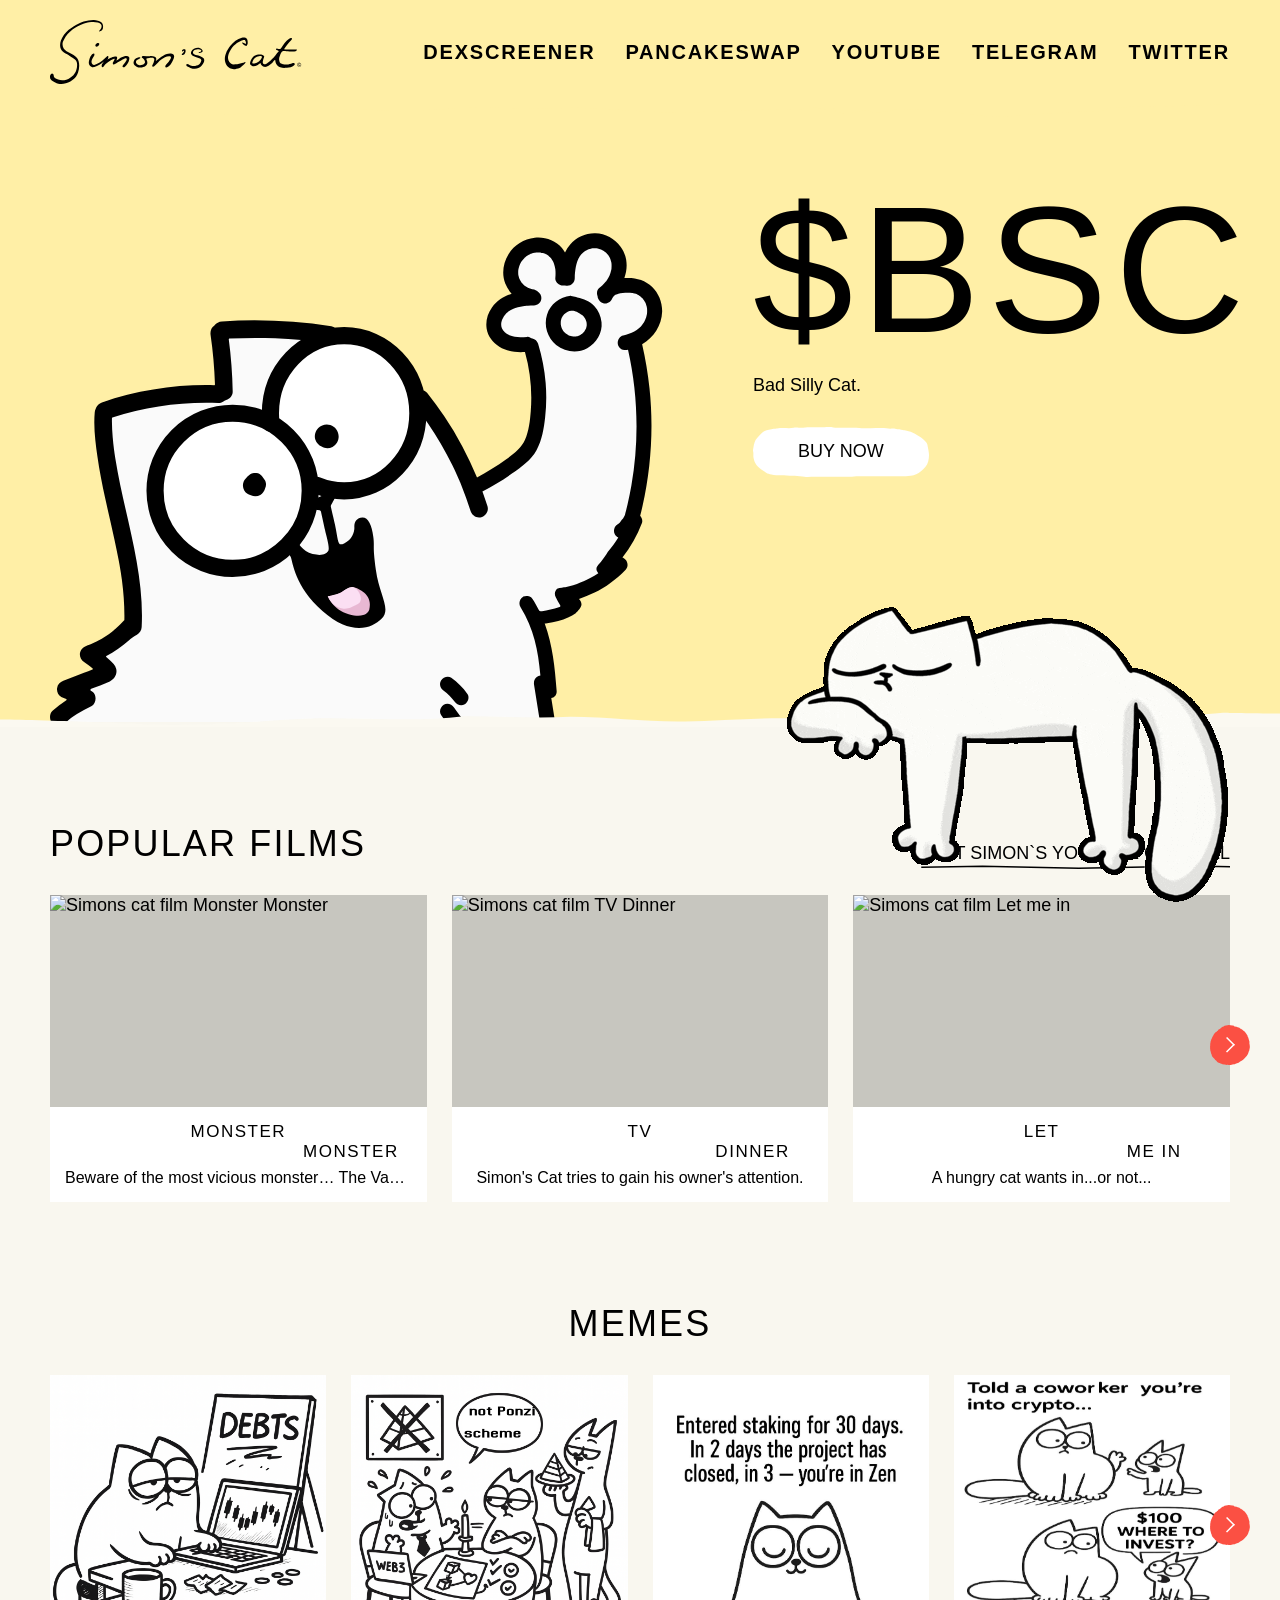
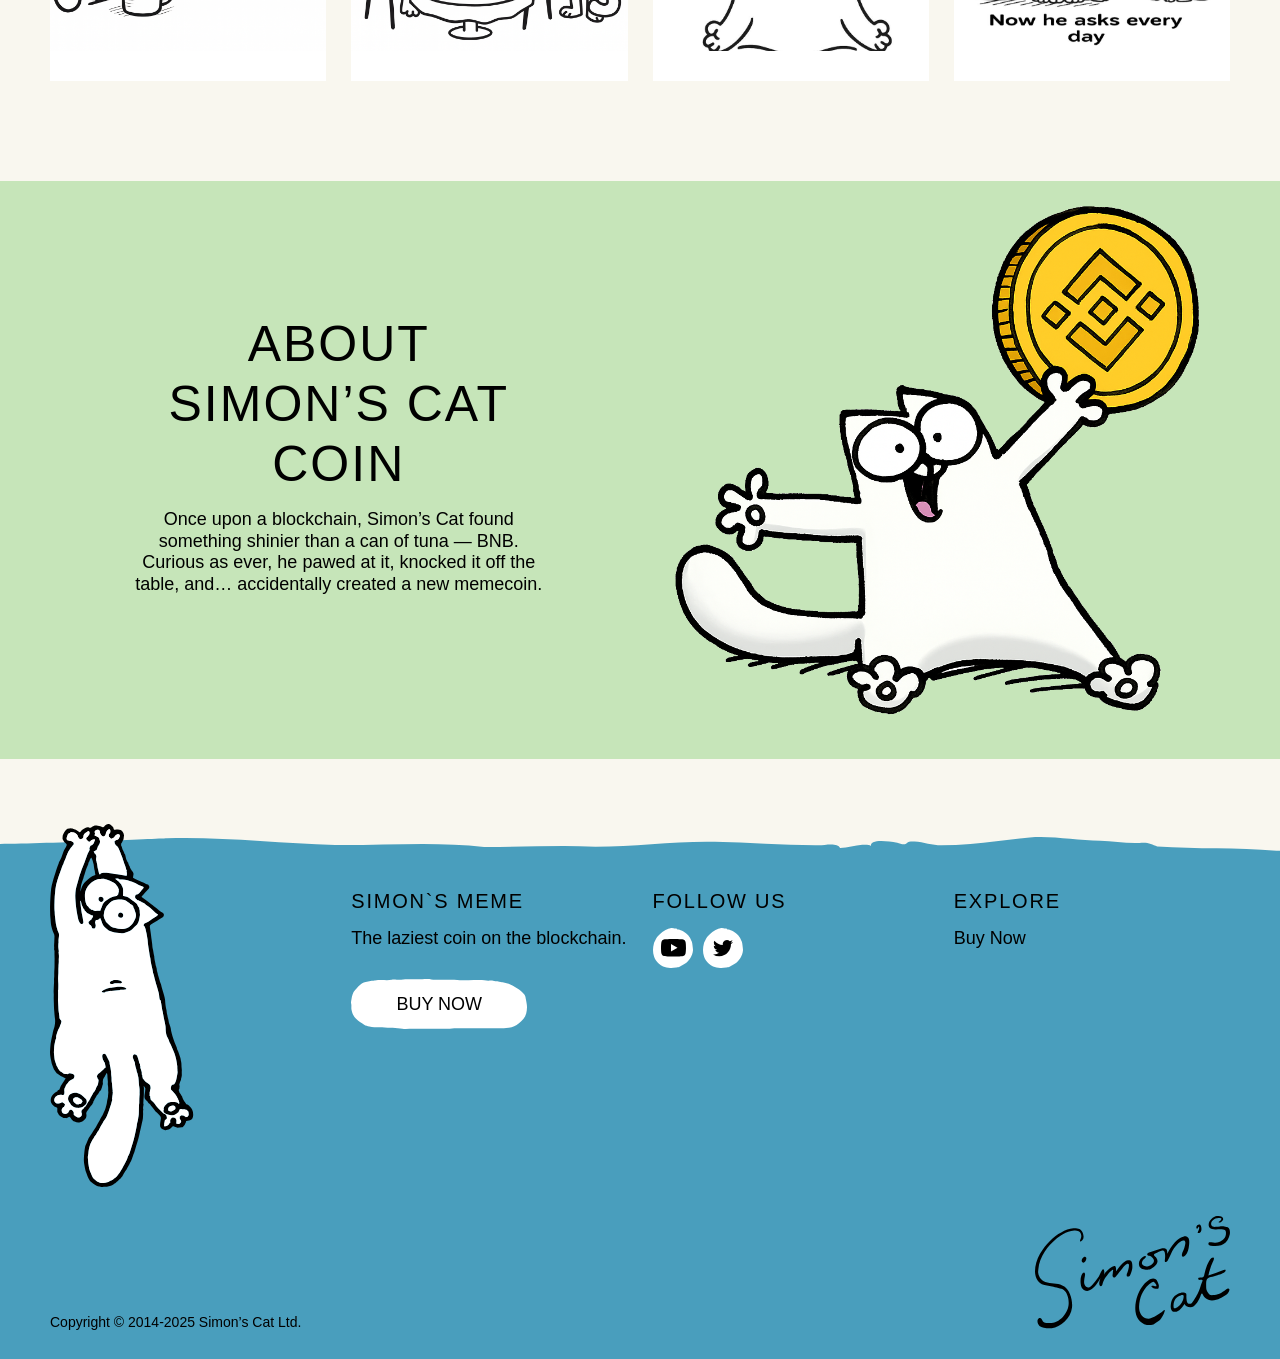
==== index.html @ 4e8191da "Add files via upload" ====
<!DOCTYPE html>
<html lang="en">

<head>
    <meta charset="utf-8">
    <meta http-equiv="x-ua-compatible" content="ie=edge">
    <meta name="viewport" content="width=device-width, initial-scale=1">
    <meta name="author" content="Made by Field — digital design agency">
    <meta name="format-detection" content="telephone=no">
    <meta name="theme-color" content="#FFEFA6">
    <title>Simon’s Cat - Home</title>
    <meta name="description"
        content="The home of Simon's Cat! Visit us for all the latest films and animations! Read our exclusive content shop our official merchandise!" />
    <meta property="fb:app_id" content="">
    <meta property="og:url" content="/" />
    <meta property="og:type" content="website" />
    <meta property="og:title" content="Simon’s Cat - Home" />
    <meta property="og:image"
        content="https://simonscat.com/assets/images/_1200x630_crop_center-center_none_ns/simons-cat-menu-history.png?v=1746026739" />
    <meta property="og:image:width" content="1200" />
    <meta property="og:image:height" content="630" />
    <meta property="og:description"
        content="The home of Simon&#039;s Cat! Visit us for all the latest films and animations! Read our exclusive content shop our official merchandise!" />
    <meta property="og:site_name" content="Simon’s Cat" />
    <meta property="og:locale" content="en_GB" />
    <meta property="og:locale:alternate" content="en_GB" />
    <meta name="twitter:card" content="summary_large_image" />
    <meta name="twitter:site" content="" />
    <meta name="twitter:url" content="/" />
    <meta name="twitter:title" content="Simon’s Cat - Home" />
    <meta name="twitter:description"
        content="The home of Simon&#039;s Cat! Visit us for all the latest films and animations! Read our exclusive content shop our official merchandise!" />
    <meta name="twitter:image"
        content="https://simonscat.com/assets/images/_1200x600_crop_center-center_none_ns/hero-home.png?v=1746026740" />
    <link rel="home" href="https://simonscat.com/" />
    <link rel="canonical" href="https://simonscat.com/">
    <link rel="preconnect" href="https://use.typekit.net" crossorigin>
    <link rel="stylesheet" href="https://use.typekit.net/qov1zmd.css">
    <link rel="author" type="text/html" href="https://madebyfield.co.uk">
    <link rel="stylesheet" href="/css/app.css?1744968747">
    <link href="https://unpkg.com/aos@2.3.1/dist/aos.css" rel="stylesheet">
    <script async src="https://www.googletagmanager.com/gtag/js?id=G-CL012M366N"></script>
    <script>window.dataLayer = window.dataLayer || []; function gtag() { dataLayer.push(arguments); }
        gtag('js', new Date()); gtag('config', 'G-CL012M366N');</script>
    <script src="https://cdn.cookielaw.org/scripttemplates/otSDKStub.js" type="text/javascript" charset="UTF-8"
        data-domain-script="cffc08a3-d81b-4562-b61e-7c0203ba3034"></script>
    <script type="text/javascript">function OptanonWrapper() { }</script>
    <script src="https://unpkg.com/aos@2.3.1/dist/aos.js"></script>
    <script>
  AOS.init();
</script>
</head>

<body x-data="Body" x-bind="bound" class="bg-putty-80" :class="[ $store.disableScroll ? 'overflow-hidden' : '' ]">
    <header x-data="Header" class="z-[99] fixed top-0 left-0 w-full">
        <div class="relative z-[3] px-offset py-[20px] bg-yellow tablet:py-[10px] tablet:h-[70px] tablet:overflow-auto tablet:transition-all"
            :class="[ menuOpen ? 'tablet:h-screen' : 'tablet:h-[70px]' ]">
            <div class="flex justify-between items-center tablet:items-center tablet:h-[50px]">
                <div class="hidden tablet:block">
                    <button class="block" @click="menuOpen = !menuOpen" aria-label="Toggle menu">
                        <svg width="19" height="15" viewBox="0 0 19 15" xmlns="http://www.w3.org/2000/svg">
                            <g fill-rule="evenodd" fill="currentColor">
                                <rect width="19" height="1.5" rx=".75" class="transition-all origin-top-left"
                                    :class="menuOpen && 'rotate-45'" />
                                <rect y="6.5" width="19" height="1.5" rx=".75" class="transition-opacity"
                                    :class="menuOpen ? 'opacity-0' : 'opacity-100'" />
                                <rect y="13" width="19" height="1.5" rx=".75" class="transition-all origin-bottom-left"
                                    :class="menuOpen && '-rotate-45'" />
                            </g>
                        </svg>
                    </button>
                </div>
                <a x-show="!menuOpen" href="#" aria-label="Homepage">
                    <svg class="tablet:h-[50px]" viewBox="0 0 252 64" width="252" height="64"
                        xmlns="http://www.w3.org/2000/svg">
                        <path fill="currentColor"
                            d="M47.871.635c1.265.35 2.985 1.09 3.915 2.048 1.226 1.287 1.688 4.092.934 6.2-.276.775-.757 1.5-1.448 1.965-.304.205-1.837.988-2.102.331-.13-.321.601-1.02.791-1.233.672-.756 1.214-1.39 1.446-2.432.3-1.346.36-2.585-.74-3.566-.718-.641-1.94-1.21-2.858-1.457-3.112-.835-5.524-.642-8.699-.27-1.327.155-5.218 1.393-6.312 1.779-6.106 2.137-14.988 7.555-18.89 15.648l-.741 1.573c-.18.391-.343.765-.378.92-.85 3.753.458 7.032 3.768 9.229 3.707 2.46 7.836 3.24 10.656 6.932 2.485 3.309 2.55 9.609.764 14.567a17.64 17.64 0 0 1-.72 1.706c-3.474 7.091-12.724 10.547-18.951 9.101a15.105 15.105 0 0 1-1.65-.496c-2.514-.916-5.266-2.53-6.174-4.128-.42-.76-.713-2.354-.238-3.686.292-.816.9-1.529 1.948-1.813l.04-.01.039.01c.1.025.193.054.282.085 1.513.537 1.026 2.005 1.412 3.21.446 1.393 2.876 2.33 4.103 2.775 7.14 2.595 14.834-2.364 17.494-7.746.229-.467.436-.957.619-1.46 1.291-3.555 1.308-7.843-.227-9.952-1.053-1.47-4.785-3.636-6.906-5.036l-.237-.158c-2.079-1.404-4.468-2.394-6.338-4.07-1.343-1.201-2.124-3.037-2.312-5.034-.177-1.881.108-3.782.749-5.554 1.416-3.911 4.233-7.814 7.776-10.805 2.944-2.482 6.536-4.655 9.733-6.177 1.73-.822 3.429-1.585 5.273-2.1 3.11-.87 6.384-1.354 9.6-1.52 1.474-.075 3.146.228 4.579.624zm-4.147 32.894l.13.016c.501.102.613.523.6.967-.033 1.272-.963 2.126-1.518 3.227l-.445.869c-.576 1.142-1.159 2.467-.942 3.69.224 1.26 1.01 2.82 2.737 2.677.826-.068 1.656-.524 2.4-.88 2.073-.988 4.02-2.227 5.847-3.615.262-.199.52-.405.774-.615l1.082-1.05c.22-.21.43-.41.602-.569.689-.633 1.352-1.456 2.195-2.006.299-.191.555-.274.795-.193.402.178.418.616.407 1.016a4.368 4.368 0 0 1-.23 1.143c-.163.45-.376.875-.61 1.282l-.177.303c-.014.02-.05.104-.098.217.485-.392.895-.805 1.434-1.15.396-.25.792-.447 1.19-.632l.795-.367.399-.194c.876-.44 2.08-.776 3.032-.947l.576-.096c.583-.09 1.36-.167 1.88.012a.889.889 0 0 1 .276.154c.359.336.313.891.247 1.43a7.557 7.557 0 0 1-.33 1.317l-.104.288c-.105.29-.2.541-.332.812l.487-.279.726-.45c.24-.148.474-.3.7-.462l1.027-.749c.564-.405 1.134-.783 1.805-1.098 1.367-.643 2.645-1.146 4.098-1.55.648-.176 1.732-.124 2.642.201.677.246 1.283.66 1.426 1.334.277 1.38-.122 2.623-.554 3.832l-.11.307c-.475 1.283-1.305 2.497-2.177 3.547l-.239.282c-.417.482-.89 1.152-1.483 1.544-.432.275-1.038.296-1.512.13-.37-.121-.714-.451-.622-.909a3.05 3.05 0 0 1 .13-.47c.309-.85.89-1.28 1.286-1.786.958-1.206 1.766-2.296 2.401-3.635l.226-.505c.035-.08.069-.162.096-.24l.065-.219c.108-.417.077-.722-.386-1.024a1.141 1.141 0 0 0-.215-.105c-.524-.198-1.145.076-1.818.3-1.423.453-2.866 1.564-4.194 2.358l-1.356.81c-.668.404-1.326.815-1.997 1.277-.591.408-1.188.7-1.792 1.039-.352.182-1.078.434-1.567.334l-.064-.02c-.38-.147-.506-.534-.548-.882-.032-.298-.006-.6.054-.834l.043-.142.052-.118c.035-.076.083-.175.142-.292l1.297-2.531c.141-.28.249-.498.293-.598a.328.328 0 0 0-.2-.196c-.187-.075-.56-.007-.946.134-.31.108-.624.25-.897.35l-.196.065c-.815.24-1.65.8-2.394 1.295-1.37.91-2.998 1.81-4.087 2.955-.614.642-1.099 1.07-1.607 1.761-.474.643-.468.998-1.391 1.624a.767.767 0 0 1-.694.108c-.344-.128-.564-.462-.61-.847a3.62 3.62 0 0 1 .212-1.658c.44-1.204 1.372-2.22 2.057-3.18-1.437 1.24-2.9 2.452-4.532 3.43-1.65.988-3.174 1.721-5.041 2.142-1.847.416-3.322-.081-4.629-1.617-.628-.741-.994-1.72-.977-2.68.036-2.04 1.062-5.839 2.95-7.937.393-.437 1.3-1.277 2.008-1.252zm5.563-9.775c.164.936-.687 1.744-1.266 2.354-.575.607-1.803.931-2.372.206l-.083-.121-.005-.01c-.676-1.143.427-2.333 1.335-2.892.758-.466 2.183-.722 2.39.463zm50.05 14.209l-1.8.247c-.624.02-1.088.194-1.177.467l-.003.022-.01.013c-.034.107-.044.257.007.474.12.554.545 1.085.736 1.785.252.97.424 2.05.058 3.09a3.983 3.983 0 0 1-.107.265c-.323.667-.974 1.262-1.524 1.656-1.373.97-3.213 1.435-4.822 1.598a6.979 6.979 0 0 1-1.66-.048 6.33 6.33 0 0 1-1.236-.318 9.624 9.624 0 0 1-1.527-.724 8.338 8.338 0 0 1-1.33-.944c-.835-.727-1.388-1.705-1.406-2.86-.009-.499.116-1.039.288-1.515.052-.145.11-.283.168-.413.538-1.162 1.489-2.086 2.62-2.64.553-.27.975-.471 1.604-.63.382-.083.94-.373 1.48-.282l.177.044c.196.07.37.218.49.448.05.115.055.238.025.346l-.014.049c-.133.318-.445.447-.58.527-.59.315-1.209.51-1.77.76a4.388 4.388 0 0 0-.742.421 3.35 3.35 0 0 0-1.088 1.284l-.097.236c-.119.328-.17.672-.138 1.02.028.497.706 1.427 1.145 1.785.304.26.722.492 1.142.664l.223.085c.104.038.208.073.309.102 1.145.338 2.462.172 3.643-.16.926-.261 1.612-.717 2.172-1.492.143-.199.239-.378.3-.547.152-.422.113-.826-.044-1.436-.111-.433-.225-.786-.434-1.154l-.223-.396c-.365-.64-.719-1.173-1.353-1.504l-.336-.17a1.848 1.848 0 0 1-.467-.318c-.224-.214-.313-.542-.23-.916l.056-.197c.185-.473.655-.592.923-.694.306-.107.624-.113.917-.096l2.77.235 3.404-.004.181-.006c1.614-.145 3.199-.02 4.74.538.39.142 1.022.576 1.234.981.223.426.284.988.265 1.446-.028.654-.276 1.334-.5 1.956a5.31 5.31 0 0 1-.1.25l1.426-1.25a77.051 77.051 0 0 1 2.266-1.914c1.31-1.031 2.744-1.936 4.208-2.742a16.57 16.57 0 0 1 2.38-1.063c1.565-.562 3.265-.87 4.93-.74.744.06 1.54.208 2.15.664.462.344 1.012 1.098 1.07 1.692.152 1.546-.59 3.22-1.263 4.608l-.125.257c-.582 1.19-1.204 2.326-2.007 3.382-.35.459-1.394 1.59-1.832 1.964l-.122.1c-.825.655-3.186 2.136-3.487.189-.051-.34.088-.679.237-.975.777-1.545 2.377-2.67 3.371-4.064l.571-.806c.376-.538.734-1.083 1.039-1.668.304-.582.698-1.49.279-2.17-.195-.316-.647-.471-.989-.522-1.66-.241-3.358.388-4.83 1.084-1.162.55-2.256 1.256-3.318 1.976-2.855 1.932-4.73 4.881-7.436 6.893-.3.223-.64.42-1.02.446-1.221.081-1.186-.714-.742-1.554.443-.84.863-1.698 1.186-2.593.254-.703.464-1.427.59-2.166.066-.394.09-.842.016-1.237a1.699 1.699 0 0 0-.533-.913c-.454-.37-1.154-.433-1.74-.44h-.171s-1.724.056-2.463.232zm50.122-5.956l.161-.021c.277-.03.544-.073.794-.205l.128-.077c.388-.256 1.09-.895.74-1.311-.335-.399-1.198-.7-1.671-.871-1.52-.547-2.884-.39-4.399.152-.954.342-1.74 1.064-2.109 2.006-.28.709-.118 1.618.392 2.17.58.628 1.45.913 2.25 1.135.893.248 1.81.393 2.703.638 1.293.356 2.497.911 3.692 1.51.544.272 1.085.617 1.48 1.087 1.051 1.249.61 3.08.095 4.375-.417 1.044-1.253 1.957-1.934 2.852a8.33 8.33 0 0 1-3.368 2.61c-2.3.97-5.068.907-8.055-.172a19.601 19.601 0 0 1-2.384-1.053l-.561-.303c-.692-.38-1.077-.763-1.142-1.581-.043-.528.476-.963.957-1.059.424-.085.89.289 1.292.478l.131.055c.987.356 1.66 1.023 2.688 1.257.915.208 1.79.414 2.726.358.54-.033 1.406-.132 1.926-.274l.49-.139c.864-.253 1.922-.619 2.532-1.111 1.22-.983 1.862-2.271 2.237-3.816.23-.954-.584-1.704-1.338-2.106-1.345-.718-2.842-1.16-4.292-1.638l-.542-.182c-1.488-.511-3.56-1.227-4.029-2.943-.115-.425-.122-.911-.065-1.346.042-.257.103-.504.19-.742 1.064-2.881 5.247-4.387 7.772-3.893.38.076.739.176 1.071.296 1.775.64 2.863 1.868 2.572 3.08l-.046.162a1.757 1.757 0 0 1-.607.756l-.318.21a3.74 3.74 0 0 1-.967.435c-.224.071-.87.164-1.104.15-.21-.013-.446-.04-.625-.157a.515.515 0 0 1-.133-.114l-.043-.07a.415.415 0 0 1-.056-.153l.01-.03s-.046-.282.759-.405zm-17.167-.475a.41.41 0 0 0 .328.017c.447-.183.676-.519.89-.693l.146-.107c.101-.07.17-.089.31-.058l.1.027c.016.314-.035.596-.131.864-.348 1-1.432 1.788-2.12 2.644a.408.408 0 0 0 .163.626l.151.058c.736.267 1.459.066 1.97-.367.524-.434.895-1.07 1.144-1.754.387-1.107.493-2.327.102-3.18a.406.406 0 0 0-.178-.186 2.095 2.095 0 0 0-.276-.119c-1.114-.387-2.382.049-2.782 1.06a1.48 1.48 0 0 0-.026.915c.032.11.107.201.209.253zm70.159 11.72c-.143-.175-.198-.439-.124-.825.463-2.362 2.202-4.881 4.523-5.733a9.34 9.34 0 0 1 2.076-.48l.988-.099c.64-.057 1.38-.068 1.8.337.529.51.018 1.362-.244 1.881a8.906 8.906 0 0 1-1.144 1.743c-.864 1.022-1.925 1.91-3.136 2.494a9.005 9.005 0 0 1-2.07.708l-.744.159c-.726.143-1.58.24-1.925-.185zm29.211.5c-1.9-.688-2.109-2.135-2.405-3.367-.346-1.436-.084-2.604.365-3.895l.099-.278c.519-1.439.955-3.112 1.953-4.305 1.192-1.424 3.163-.809 4.76-.64.994.107 1.984.147 2.978.175l2.424.068c2.42.049 5.29-.076 5.17-1.783l-.568-.35-.825.048c-4.117.003-8.115.315-11.783-.06.17.017 1.098-1.54 1.33-1.894l.034-.05c.47-.652.948-1.297 1.431-1.94.885-1.18 1.816-2.3 2.823-3.369l.51-.53c.502-.511 2.73-2.43 1.84-3.288-.862-.469-1.827-.082-2.599.438-.955.644-1.708 1.338-2.536 2.143-1.482 1.44-2.646 2.927-3.79 4.608l-1.486 2.21c-.126.189-.249.375-.365.556-.575.893-1.479.947-2.498.748-.56-.111-1.285-.473-1.85-.397-.644.087-.792 1.1-.245 1.46.58.38 1.296.304 1.875.66.624.384.422.72.093 1.105l-.26.299c-.615.726-1.277 1.41-1.88 2.145-.606.74-1.157 1.523-1.76 2.265a26.4 26.4 0 0 1-2.137 2.313c-.253.25-.51.49-.771.728l-.392.356c-.57.514-1.14 1.029-1.734 1.513-.66.537-1.318 1.073-2 1.583l-.52.388c-.353.255-.717.493-1.118.66a2.139 2.139 0 0 1-1.043.159c-.675-.084-1.525-.349-1.818-1.027a2.412 2.412 0 0 1-.195-1.145c.015-.261.046-.527.088-.787.168-1.016.457-2.039.812-3.007.226-.611.807-1.633.353-2.265-.263-.367-.992-.926-1.391-1.084-1.5-.594-2.664-.578-4.328-.412-1.748.174-3.539.917-4.84 2.105-.727.666-1.461 1.54-1.927 2.414l-.39.737c-.322.621-.624 1.263-.812 1.925-.24.85-.498 2.115 0 2.916.362.582 1.202 1.105 1.831 1.333 2.837 1.004 6.287-1.393 8.332-3.055-.018.015.01.136.044.261l.083.284a3.83 3.83 0 0 0 .738 1.496c1.13 1.409 3.159 2.33 4.925 1.874 1.613-.414 2.992-1.437 4.273-2.458a19.168 19.168 0 0 0 2.483-2.365l.086-.107c.373-.489 1.478-2.067 1.874-1.782.46.33.399 1.346.508 1.842.162.73.415 1.443.764 2.104.855 1.62 2.207 2.681 3.914 3.297 1.97.709 4.1.816 6.166.535l.584-.075c2.381-.296 5.287-.569 6.931-2.232l.241-.246c.53-.557 1.242-1.47.18-2.097-1.178-.426-2.497.496-3.192.613-.981.166-1.822.56-2.817.582-1.844.042-3.337.255-4.988-.113-.294-.065-1.56-.518-1.632-.543zm-36.392-1.73c-.404-.278-.925.307-1.262.472-.303.148-.618.27-.94.371-1.991.633-3.88.833-5.907 1.285-.75.169-1.667.124-2.474.185l-.393.04c-2.466.342-4.905-1.828-5.75-3.96-.63-1.585-.688-3.426-.291-5.031.153-.624.341-1.24.56-1.845.511-1.424 1.297-2.852 2.081-4.14a20.184 20.184 0 0 1 2.803-3.6c1.99-2.042 4.389-3.888 7.07-4.914.66-.253 1.338-.45 2.027-.605.335-.076.672-.142 1.01-.201.31-.056.648-.23.957-.073.428.217.746 1.053.903 1.551l.156.512c.17.571.289 1.205-.245 1.836-.424-.09-.84-.398-1.238-.625l-.198-.105c-.337-.164-.569-.39-.923-.516-.15-.054-.304-.104-.461-.153a.407.407 0 0 0-.512.494c.212.795.794 1.368 1.484 1.824.327.217.672.397 1.023.569l.884.425c.333.156.673.269.976-.036.434-.436.728-1.184.934-1.754.288-.798.143-2.164.054-3-.087-.819-.312-1.65-.85-2.29-1.19-1.413-3.298-1.33-4.93-.94-4.458 1.063-8.628 4.479-11.452 7.978-1.78 2.208-3.467 4.942-4.441 7.617a22.344 22.344 0 0 0-.784 2.681c-1.173 5.159.866 10.745 6.413 12.748 1.167.421 2.356.721 3.573.316 1.863-.621 4.173-.57 5.73-1.895l.217-.199c.598-.588 1.445-1.102 2.014-1.715.553-.596 1.104-1.032 1.555-1.637l.187-.27c.267-.42 1.079-.96.44-1.4zm54.57 3.067l.323.09a.896.896 0 0 1-.328.525.985.985 0 0 1-.615.202c-.307.003-.557-.094-.751-.29-.194-.196-.293-.47-.297-.823-.002-.229.04-.43.125-.6a.88.88 0 0 1 .367-.389c.16-.088.345-.133.552-.135a.964.964 0 0 1 .58.16.82.82 0 0 1 .318.447l-.31.079a.641.641 0 0 0-.234-.294.629.629 0 0 0-.361-.1.642.642 0 0 0-.493.22c-.128.144-.191.351-.188.616.002.267.067.468.19.604a.614.614 0 0 0 .48.2.657.657 0 0 0 .411-.141.643.643 0 0 0 .231-.37zm-.653-1.958a1.678 1.678 0 0 0-.807.222c-.26.145-.463.35-.608.616a1.663 1.663 0 0 0-.213.826c.003.284.079.556.227.814.147.26.353.46.616.602.263.143.536.213.82.21.284-.004.557-.08.816-.228.26-.148.46-.352.601-.615.142-.261.213-.535.21-.819a1.671 1.671 0 0 0-.23-.822 1.525 1.525 0 0 0-.622-.602 1.68 1.68 0 0 0-.81-.204zm-.004-.327c.331-.003.655.078.972.245.317.166.565.406.745.72.18.315.27.644.275.987.003.34-.08.667-.25.982-.17.316-.41.562-.72.74-.311.176-.637.266-.978.27a2 2 0 0 1-.985-.25 1.845 1.845 0 0 1-.738-.723 1.985 1.985 0 0 1-.272-.976 2 2 0 0 1 .254-.992 1.81 1.81 0 0 1 .731-.737c.313-.173.635-.262.966-.266z"
                            fill-rule="evenodd" />
                    </svg>
                </a>
                <nav class="tablet:hidden">
                    <ul class="flex gap-md uppercase font-bold text-menu-heading tracking-menu-item">
                        <li><a href="https://dexscreener.com/bsc/0xb261ae567d6f08013a6d40c55c23f41e45de4444" title="DEX" aria-label="Watch"
                                @mouseover="handleMouseover" class="hover-underline">Dexscreener</a></li>
                        <li><a href="https://pancakeswap.finance/swap?chain=bsc&inputCurrency=BNB&outputCurrency=0xb261ae567d6f08013a6d40c55c23f41e45de4444&chainOut=bsc" title="Comics" aria-label="Comics"
                                @mouseover="handleMouseover" class="hover-underline">Pancakeswap</a></li>
                        <li><a href="https://www.youtube.com/@SimonsCat" title="About" aria-label="About" @mouseover="handleMouseover"
                                class="hover-underline" 
                                :class="{ 'after:w-full': submenu.focus === 'about' }">Youtube</a></li>
                        <li><a href="https://t.me/BADSILLY_CAT" title="Telegram" aria-label="Entertain" @mouseover="handleMouseover"
                                class="hover-underline"
                                :class="{ 'after:w-full': submenu.focus === 'entertain' }">Telegram</a></li>
                        <li><a href="https://x.com/BAD_SILLY_CAT" title="Twitter"
                                aria-label="Simon&#039;s Diary" @mouseover="handleMouseover"
                                class="hover-underline">Twitter</a></li>
                    </ul>
                </nav>

            </div>
            <nav class="hidden tablet:block">
                <ul class="uppercase font-bold text-menu-heading tracking-[2.82px] pt-md [&>li]:mb-md">
                    <li>
                        <a href="https://simonscat.com/watch" title="Watch" aria-label="Watch"
                            @mouseover="handleMouseover">Watch</a>
                    </li>
                    <li>
                        <a href="#" title="Shop" aria-label="Shop" href="javascript:;"
                            @click.prevent="$store.shopModal = true">Shop</a>
                    </li>
                    <li>
                        <a href="https://simonscat.com/comics" title="Comics" aria-label="Comics"
                            @mouseover="handleMouseover">Comics</a>
                    </li>
                    <li>
                        <button @click.prevent="handleClick" id="accordion-button-about"
                            aria-controls="accordion-panel-about" aria-expanded="false" aria-label="Toggle accordion"
                            data-sublevel="about" class="flex items-center justify-between w-full">
                            <span class="uppercase">About</span>
                            <span
                                class="relative block shrink-0 w-[14px] h-[1.5px] bg-black transition-all duration-500 after:absolute after:w-full after:h-full after:bg-black after:block after:rotate-90"
                                :class="[ selected['about'] ? 'rotate-0 after:opacity-0' : 'rotate-[360deg]' ]"></span>
                        </button>
                        <ul id="accordion-panel-about" aria-labelledby="accordion-button-about"
                            class="text-lg tracking-[1.41px] overflow-hidden transition-all duration-500 [&>li]:mb-[0.8em] [&>li:last-child]:mb-0 [&>li:first-child]:mt-[15px]"
                            :class="[ selected['about'] ? 'max-h-[100vh]' : 'max-h-0' ]">
                            <li><a href="https://simonscat.com/entertain/inspiration" title="Inspiration"
                                    aria-label="Inspiration">Inspiration</a></li>
                            <li><a href="https://simonscat.com/history" title="History" aria-label="History">History</a>
                            </li>
                            <li><a href="https://simonscat.com/simon-tofield" title="Simon Tofield"
                                    aria-label="Simon Tofield">Simon Tofield</a></li>
                            <li><a href="https://simonscat.com/characters" title="Meet the Characters"
                                    aria-label="Meet the Characters">Meet the Characters</a></li>
                        </ul>
                    </li>
                    <li>
                        <button @click.prevent="handleClick" id="accordion-button-entertain"
                            aria-controls="accordion-panel-entertain" aria-expanded="false"
                            aria-label="Toggle accordion" data-sublevel="entertain"
                            class="flex items-center justify-between w-full">
                            <span class="uppercase">Entertain</span>
                            <span
                                class="relative block shrink-0 w-[14px] h-[1.5px] bg-black transition-all duration-500 after:absolute after:w-full after:h-full after:bg-black after:block after:rotate-90"
                                :class="[ selected['entertain'] ? 'rotate-0 after:opacity-0' : 'rotate-[360deg]' ]"></span>
                        </button>
                        <ul id="accordion-panel-entertain" aria-labelledby="accordion-button-entertain"
                            class="text-lg tracking-[1.41px] overflow-hidden transition-all duration-500 [&>li]:mb-[0.8em] [&>li:last-child]:mb-0 [&>li:first-child]:mt-[15px]"
                            :class="[ selected['entertain'] ? 'max-h-[100vh]' : 'max-h-0' ]">
                            <li><a href="https://simonscat.com/entertain/zodiac" title="Zodiac"
                                    aria-label="Zodiac">Zodiac</a></li>
                            <li><a href="https://simonscat.com/entertain/colour-in" title="Colour in"
                                    aria-label="Colour in">Colour in</a></li>
                            <li><a href="https://simonscat.com/games" title="Mobile games"
                                    aria-label="Mobile games">Mobile games</a></li>
                            <li><a href="https://simonscat.com/entertain/which-simons-cat-character-are-you"
                                    title="Which Simon’s Cat character are you?"
                                    aria-label="Which Simon’s Cat character are you?">Which Simon’s Cat character are
                                    you?</a></li>
                            <li><a href="https://simonscat.com/entertain/books" title="Books"
                                    aria-label="Books">Books</a></li>
                        </ul>
                    </li>
                    <li>
                        <a href="https://simonscat.com/simons-diary" title="Simon&#039;s Diary"
                            aria-label="Simon&#039;s Diary" @mouseover="handleMouseover">Simon&#039;s Diary</a>
                    </li>
                </ul>
            </nav>
        </div>
        <div x-cloak
            class="z-[2] absolute z-[2] top-[104px] left-0 w-full h-auto bg-yellow pt-md pb-lg px-offset tracking-[1.5px] transition-transform duration-500 tablet:hidden"
            :class="[ submenu.visible ? 'translate-y-0' : '-translate-y-[100%]' ]">
            <div x-cloak x-show="submenu.focus === 'about'" class="grid grid-cols-12 gap-x-gutter">
                <div class="col-span-12 flex justify-end gap-x-gutter">
                    <a href="https://simonscat.com/entertain/inspiration" title="Inspiration" aria-label="Inspiration"
                        class="group w-grid">
                        <div @mouseenter="hovered = 1" @mouseleave="hovered = null" class="group">
                            <div class="origin-bottom transition-transform group-hover:scale-110">
                                <picture class="w-full">
                                    <source type="image/webp"
                                        srcset="https://simonscat.com/assets/images/_320xAUTO_crop_center-center_85_none_ns/6526/simons-cat-menu-inspiration.webp?v=1704987987 320w, https://simonscat.com/assets/images/_375xAUTO_crop_center-center_85_none_ns/6526/simons-cat-menu-inspiration.webp?v=1704987987 375w, https://simonscat.com/assets/images/_414xAUTO_crop_center-center_85_none_ns/6526/simons-cat-menu-inspiration.webp?v=1704987987 414w, https://simonscat.com/assets/images/_600xAUTO_crop_center-center_85_none_ns/6526/simons-cat-menu-inspiration.webp?v=1704987987 600w, https://simonscat.com/assets/images/_768xAUTO_crop_center-center_85_none_ns/6526/simons-cat-menu-inspiration.webp?v=1704987987 768w, https://simonscat.com/assets/images/_1024xAUTO_crop_center-center_85_none_ns/6526/simons-cat-menu-inspiration.webp?v=1704987987 1024w, https://simonscat.com/assets/images/_1280xAUTO_crop_center-center_85_none_ns/6526/simons-cat-menu-inspiration.webp?v=1704987987 1280w, https://simonscat.com/assets/images/_1366xAUTO_crop_center-center_85_none_ns/6526/simons-cat-menu-inspiration.webp?v=1704987987 1366w, https://simonscat.com/assets/images/_1440xAUTO_crop_center-center_85_none_ns/6526/simons-cat-menu-inspiration.webp?v=1704987987 1440w, https://simonscat.com/assets/images/_1536xAUTO_crop_center-center_85_none_ns/6526/simons-cat-menu-inspiration.webp?v=1704987987 1536w, https://simonscat.com/assets/images/_1920xAUTO_crop_center-center_85_none_ns/6526/simons-cat-menu-inspiration.webp?v=1704987987 1920w, https://simonscat.com/assets/images/_2048xAUTO_crop_center-center_85_none_ns/6526/simons-cat-menu-inspiration.webp?v=1704987987 2048w, https://simonscat.com/assets/images/_2160xAUTO_crop_center-center_85_none_ns/6526/simons-cat-menu-inspiration.webp?v=1704987987 2160w, https://simonscat.com/assets/images/_2560xAUTO_crop_center-center_85_none_ns/6526/simons-cat-menu-inspiration.webp?v=1704987987 2560w, https://simonscat.com/assets/images/_2880xAUTO_crop_center-center_85_none_ns/6526/simons-cat-menu-inspiration.webp?v=1704987987 2880w"
                                        sizes="(min-width: 720px) 23.75vw, 85vw">
                                    <img src="https://simonscat.com/assets/images/_AUTOxAUTO_crop_center-center_85_none_ns/simons-cat-menu-inspiration.png?v=1704987987"
                                        alt="Simons cat menu inspiration" width="500" height="500" loading="eager"
                                        class="w-full" :class="{ 'hidden': hovered == 1 }">
                                </picture>
                                <picture class="w-full">
                                    <source type="image/webp"
                                        srcset="https://simonscat.com/assets/images/_320xAUTO_crop_center-center_85_none_ns/6949/simons-cat-menu-inspiration-colour.webp?v=1704987987 320w, https://simonscat.com/assets/images/_375xAUTO_crop_center-center_85_none_ns/6949/simons-cat-menu-inspiration-colour.webp?v=1704987987 375w, https://simonscat.com/assets/images/_414xAUTO_crop_center-center_85_none_ns/6949/simons-cat-menu-inspiration-colour.webp?v=1704987987 414w, https://simonscat.com/assets/images/_600xAUTO_crop_center-center_85_none_ns/6949/simons-cat-menu-inspiration-colour.webp?v=1704987987 600w, https://simonscat.com/assets/images/_768xAUTO_crop_center-center_85_none_ns/6949/simons-cat-menu-inspiration-colour.webp?v=1704987987 768w, https://simonscat.com/assets/images/_1024xAUTO_crop_center-center_85_none_ns/6949/simons-cat-menu-inspiration-colour.webp?v=1704987987 1024w, https://simonscat.com/assets/images/_1280xAUTO_crop_center-center_85_none_ns/6949/simons-cat-menu-inspiration-colour.webp?v=1704987987 1280w, https://simonscat.com/assets/images/_1366xAUTO_crop_center-center_85_none_ns/6949/simons-cat-menu-inspiration-colour.webp?v=1704987987 1366w, https://simonscat.com/assets/images/_1440xAUTO_crop_center-center_85_none_ns/6949/simons-cat-menu-inspiration-colour.webp?v=1704987987 1440w, https://simonscat.com/assets/images/_1536xAUTO_crop_center-center_85_none_ns/6949/simons-cat-menu-inspiration-colour.webp?v=1704987987 1536w, https://simonscat.com/assets/images/_1920xAUTO_crop_center-center_85_none_ns/6949/simons-cat-menu-inspiration-colour.webp?v=1704987987 1920w, https://simonscat.com/assets/images/_2048xAUTO_crop_center-center_85_none_ns/6949/simons-cat-menu-inspiration-colour.webp?v=1704987987 2048w, https://simonscat.com/assets/images/_2160xAUTO_crop_center-center_85_none_ns/6949/simons-cat-menu-inspiration-colour.webp?v=1704987987 2160w, https://simonscat.com/assets/images/_2560xAUTO_crop_center-center_85_none_ns/6949/simons-cat-menu-inspiration-colour.webp?v=1704987987 2560w, https://simonscat.com/assets/images/_2880xAUTO_crop_center-center_85_none_ns/6949/simons-cat-menu-inspiration-colour.webp?v=1704987987 2880w"
                                        sizes="(min-width: 720px) 23.75vw, 85vw">
                                    <img src="https://simonscat.com/assets/images/_AUTOxAUTO_crop_center-center_85_none_ns/simons-cat-menu-inspiration-colour.png?v=1704987987"
                                        alt="Simons cat menu inspiration colour" width="500" height="500"
                                        loading="eager" class="w-full" :class="{ 'hidden': hovered !== 1 }">
                                </picture>
                            </div>
                            <h4 class="block py-sm text-center">Inspiration</h4>
                        </div>
                    </a>
                    <a href="https://simonscat.com/history" title="History" aria-label="History" class="group w-grid">
                        <div @mouseenter="hovered = 2" @mouseleave="hovered = null" class="group">
                            <div class="origin-bottom transition-transform group-hover:scale-110">
                                <picture class="w-full">
                                    <source type="image/webp"
                                        srcset="https://simonscat.com/assets/images/_320xAUTO_crop_center-center_85_none_ns/6525/simons-cat-menu-history.webp?v=1704987987 320w, https://simonscat.com/assets/images/_375xAUTO_crop_center-center_85_none_ns/6525/simons-cat-menu-history.webp?v=1704987987 375w, https://simonscat.com/assets/images/_414xAUTO_crop_center-center_85_none_ns/6525/simons-cat-menu-history.webp?v=1704987987 414w, https://simonscat.com/assets/images/_600xAUTO_crop_center-center_85_none_ns/6525/simons-cat-menu-history.webp?v=1704987987 600w, https://simonscat.com/assets/images/_768xAUTO_crop_center-center_85_none_ns/6525/simons-cat-menu-history.webp?v=1704987987 768w, https://simonscat.com/assets/images/_1024xAUTO_crop_center-center_85_none_ns/6525/simons-cat-menu-history.webp?v=1704987987 1024w, https://simonscat.com/assets/images/_1280xAUTO_crop_center-center_85_none_ns/6525/simons-cat-menu-history.webp?v=1704987987 1280w, https://simonscat.com/assets/images/_1366xAUTO_crop_center-center_85_none_ns/6525/simons-cat-menu-history.webp?v=1704987987 1366w, https://simonscat.com/assets/images/_1440xAUTO_crop_center-center_85_none_ns/6525/simons-cat-menu-history.webp?v=1704987987 1440w, https://simonscat.com/assets/images/_1536xAUTO_crop_center-center_85_none_ns/6525/simons-cat-menu-history.webp?v=1704987987 1536w, https://simonscat.com/assets/images/_1920xAUTO_crop_center-center_85_none_ns/6525/simons-cat-menu-history.webp?v=1704987987 1920w, https://simonscat.com/assets/images/_2048xAUTO_crop_center-center_85_none_ns/6525/simons-cat-menu-history.webp?v=1704987987 2048w, https://simonscat.com/assets/images/_2160xAUTO_crop_center-center_85_none_ns/6525/simons-cat-menu-history.webp?v=1704987987 2160w, https://simonscat.com/assets/images/_2560xAUTO_crop_center-center_85_none_ns/6525/simons-cat-menu-history.webp?v=1704987987 2560w, https://simonscat.com/assets/images/_2880xAUTO_crop_center-center_85_none_ns/6525/simons-cat-menu-history.webp?v=1704987987 2880w"
                                        sizes="(min-width: 720px) 23.75vw, 85vw">
                                    <img src="https://simonscat.com/assets/images/_AUTOxAUTO_crop_center-center_85_none_ns/simons-cat-menu-history.png?v=1704987987"
                                        alt="Simons cat menu history" width="500" height="500" loading="eager"
                                        class="w-full" :class="{ 'hidden': hovered == 2 }">
                                </picture>
                                <picture class="w-full">
                                    <source type="image/webp"
                                        srcset="https://simonscat.com/assets/images/_320xAUTO_crop_center-center_85_none_ns/6945/simons-cat-menu-history-colour.webp?v=1704987987 320w, https://simonscat.com/assets/images/_375xAUTO_crop_center-center_85_none_ns/6945/simons-cat-menu-history-colour.webp?v=1704987987 375w, https://simonscat.com/assets/images/_414xAUTO_crop_center-center_85_none_ns/6945/simons-cat-menu-history-colour.webp?v=1704987987 414w, https://simonscat.com/assets/images/_600xAUTO_crop_center-center_85_none_ns/6945/simons-cat-menu-history-colour.webp?v=1704987987 600w, https://simonscat.com/assets/images/_768xAUTO_crop_center-center_85_none_ns/6945/simons-cat-menu-history-colour.webp?v=1704987987 768w, https://simonscat.com/assets/images/_1024xAUTO_crop_center-center_85_none_ns/6945/simons-cat-menu-history-colour.webp?v=1704987987 1024w, https://simonscat.com/assets/images/_1280xAUTO_crop_center-center_85_none_ns/6945/simons-cat-menu-history-colour.webp?v=1704987987 1280w, https://simonscat.com/assets/images/_1366xAUTO_crop_center-center_85_none_ns/6945/simons-cat-menu-history-colour.webp?v=1704987987 1366w, https://simonscat.com/assets/images/_1440xAUTO_crop_center-center_85_none_ns/6945/simons-cat-menu-history-colour.webp?v=1704987987 1440w, https://simonscat.com/assets/images/_1536xAUTO_crop_center-center_85_none_ns/6945/simons-cat-menu-history-colour.webp?v=1704987987 1536w, https://simonscat.com/assets/images/_1920xAUTO_crop_center-center_85_none_ns/6945/simons-cat-menu-history-colour.webp?v=1704987987 1920w, https://simonscat.com/assets/images/_2048xAUTO_crop_center-center_85_none_ns/6945/simons-cat-menu-history-colour.webp?v=1704987987 2048w, https://simonscat.com/assets/images/_2160xAUTO_crop_center-center_85_none_ns/6945/simons-cat-menu-history-colour.webp?v=1704987987 2160w, https://simonscat.com/assets/images/_2560xAUTO_crop_center-center_85_none_ns/6945/simons-cat-menu-history-colour.webp?v=1704987987 2560w, https://simonscat.com/assets/images/_2880xAUTO_crop_center-center_85_none_ns/6945/simons-cat-menu-history-colour.webp?v=1704987987 2880w"
                                        sizes="(min-width: 720px) 23.75vw, 85vw">
                                    <img src="https://simonscat.com/assets/images/_AUTOxAUTO_crop_center-center_85_none_ns/simons-cat-menu-history-colour.png?v=1704987987"
                                        alt="Simons cat menu history colour" width="500" height="500" loading="eager"
                                        class="w-full" :class="{ 'hidden': hovered !== 2 }">
                                </picture>
                            </div>
                            <h4 class="block py-sm text-center">History</h4>
                        </div>
                    </a>
                    <a href="https://simonscat.com/simon-tofield" title="Simon Tofield" aria-label="Simon Tofield"
                        class="group w-grid">
                        <div @mouseenter="hovered = 3" @mouseleave="hovered = null" class="group">
                            <div class="origin-bottom transition-transform group-hover:scale-110">
                                <picture class="w-full">
                                    <source type="image/webp"
                                        srcset="https://simonscat.com/assets/images/_320xAUTO_crop_center-center_85_none_ns/6536/simons-cat-menu-dairy.webp?v=1704987987 320w, https://simonscat.com/assets/images/_375xAUTO_crop_center-center_85_none_ns/6536/simons-cat-menu-dairy.webp?v=1704987987 375w, https://simonscat.com/assets/images/_414xAUTO_crop_center-center_85_none_ns/6536/simons-cat-menu-dairy.webp?v=1704987987 414w, https://simonscat.com/assets/images/_600xAUTO_crop_center-center_85_none_ns/6536/simons-cat-menu-dairy.webp?v=1704987987 600w, https://simonscat.com/assets/images/_768xAUTO_crop_center-center_85_none_ns/6536/simons-cat-menu-dairy.webp?v=1704987987 768w, https://simonscat.com/assets/images/_1024xAUTO_crop_center-center_85_none_ns/6536/simons-cat-menu-dairy.webp?v=1704987987 1024w, https://simonscat.com/assets/images/_1280xAUTO_crop_center-center_85_none_ns/6536/simons-cat-menu-dairy.webp?v=1704987987 1280w, https://simonscat.com/assets/images/_1366xAUTO_crop_center-center_85_none_ns/6536/simons-cat-menu-dairy.webp?v=1704987987 1366w, https://simonscat.com/assets/images/_1440xAUTO_crop_center-center_85_none_ns/6536/simons-cat-menu-dairy.webp?v=1704987987 1440w, https://simonscat.com/assets/images/_1536xAUTO_crop_center-center_85_none_ns/6536/simons-cat-menu-dairy.webp?v=1704987987 1536w, https://simonscat.com/assets/images/_1920xAUTO_crop_center-center_85_none_ns/6536/simons-cat-menu-dairy.webp?v=1704987987 1920w, https://simonscat.com/assets/images/_2048xAUTO_crop_center-center_85_none_ns/6536/simons-cat-menu-dairy.webp?v=1704987987 2048w, https://simonscat.com/assets/images/_2160xAUTO_crop_center-center_85_none_ns/6536/simons-cat-menu-dairy.webp?v=1704987987 2160w, https://simonscat.com/assets/images/_2560xAUTO_crop_center-center_85_none_ns/6536/simons-cat-menu-dairy.webp?v=1704987987 2560w, https://simonscat.com/assets/images/_2880xAUTO_crop_center-center_85_none_ns/6536/simons-cat-menu-dairy.webp?v=1704987987 2880w"
                                        sizes="(min-width: 720px) 23.75vw, 85vw">
                                    <img src="https://simonscat.com/assets/images/_AUTOxAUTO_crop_center-center_85_none_ns/simons-cat-menu-dairy.png?v=1704987987"
                                        alt="Simons cat menu dairy" width="500" height="500" loading="eager"
                                        class="w-full" :class="{ 'hidden': hovered == 3 }">
                                </picture>
                                <picture class="w-full">
                                    <source type="image/webp"
                                        srcset="https://simonscat.com/assets/images/_320xAUTO_crop_center-center_85_none_ns/6947/simons-cat-menu-dairy-colour.webp?v=1704987987 320w, https://simonscat.com/assets/images/_375xAUTO_crop_center-center_85_none_ns/6947/simons-cat-menu-dairy-colour.webp?v=1704987987 375w, https://simonscat.com/assets/images/_414xAUTO_crop_center-center_85_none_ns/6947/simons-cat-menu-dairy-colour.webp?v=1704987987 414w, https://simonscat.com/assets/images/_600xAUTO_crop_center-center_85_none_ns/6947/simons-cat-menu-dairy-colour.webp?v=1704987987 600w, https://simonscat.com/assets/images/_768xAUTO_crop_center-center_85_none_ns/6947/simons-cat-menu-dairy-colour.webp?v=1704987987 768w, https://simonscat.com/assets/images/_1024xAUTO_crop_center-center_85_none_ns/6947/simons-cat-menu-dairy-colour.webp?v=1704987987 1024w, https://simonscat.com/assets/images/_1280xAUTO_crop_center-center_85_none_ns/6947/simons-cat-menu-dairy-colour.webp?v=1704987987 1280w, https://simonscat.com/assets/images/_1366xAUTO_crop_center-center_85_none_ns/6947/simons-cat-menu-dairy-colour.webp?v=1704987987 1366w, https://simonscat.com/assets/images/_1440xAUTO_crop_center-center_85_none_ns/6947/simons-cat-menu-dairy-colour.webp?v=1704987987 1440w, https://simonscat.com/assets/images/_1536xAUTO_crop_center-center_85_none_ns/6947/simons-cat-menu-dairy-colour.webp?v=1704987987 1536w, https://simonscat.com/assets/images/_1920xAUTO_crop_center-center_85_none_ns/6947/simons-cat-menu-dairy-colour.webp?v=1704987987 1920w, https://simonscat.com/assets/images/_2048xAUTO_crop_center-center_85_none_ns/6947/simons-cat-menu-dairy-colour.webp?v=1704987987 2048w, https://simonscat.com/assets/images/_2160xAUTO_crop_center-center_85_none_ns/6947/simons-cat-menu-dairy-colour.webp?v=1704987987 2160w, https://simonscat.com/assets/images/_2560xAUTO_crop_center-center_85_none_ns/6947/simons-cat-menu-dairy-colour.webp?v=1704987987 2560w, https://simonscat.com/assets/images/_2880xAUTO_crop_center-center_85_none_ns/6947/simons-cat-menu-dairy-colour.webp?v=1704987987 2880w"
                                        sizes="(min-width: 720px) 23.75vw, 85vw">
                                    <img src="https://simonscat.com/assets/images/_AUTOxAUTO_crop_center-center_85_none_ns/simons-cat-menu-dairy-colour.png?v=1704987987"
                                        alt="Simons cat menu dairy colour" width="500" height="500" loading="eager"
                                        class="w-full" :class="{ 'hidden': hovered !== 3 }">
                                </picture>
                            </div>
                            <h4 class="block py-sm text-center">Simon Tofield</h4>
                        </div>
                    </a>
                    <a href="https://simonscat.com/characters" title="Meet the Characters"
                        aria-label="Meet the Characters" class="group w-grid">
                        <div @mouseenter="hovered = 4" @mouseleave="hovered = null" class="group">
                            <div class="origin-bottom transition-transform group-hover:scale-110">
                                <picture class="w-full">
                                    <source type="image/webp"
                                        srcset="https://simonscat.com/assets/images/_320xAUTO_crop_center-center_85_none_ns/6534/simons-cat-menu-quiz_2023-01-24-144610_rdgt.webp?v=1704987987 320w, https://simonscat.com/assets/images/_375xAUTO_crop_center-center_85_none_ns/6534/simons-cat-menu-quiz_2023-01-24-144610_rdgt.webp?v=1704987987 375w, https://simonscat.com/assets/images/_414xAUTO_crop_center-center_85_none_ns/6534/simons-cat-menu-quiz_2023-01-24-144610_rdgt.webp?v=1704987987 414w, https://simonscat.com/assets/images/_600xAUTO_crop_center-center_85_none_ns/6534/simons-cat-menu-quiz_2023-01-24-144610_rdgt.webp?v=1704987987 600w, https://simonscat.com/assets/images/_768xAUTO_crop_center-center_85_none_ns/6534/simons-cat-menu-quiz_2023-01-24-144610_rdgt.webp?v=1704987987 768w, https://simonscat.com/assets/images/_1024xAUTO_crop_center-center_85_none_ns/6534/simons-cat-menu-quiz_2023-01-24-144610_rdgt.webp?v=1704987987 1024w, https://simonscat.com/assets/images/_1280xAUTO_crop_center-center_85_none_ns/6534/simons-cat-menu-quiz_2023-01-24-144610_rdgt.webp?v=1704987987 1280w, https://simonscat.com/assets/images/_1366xAUTO_crop_center-center_85_none_ns/6534/simons-cat-menu-quiz_2023-01-24-144610_rdgt.webp?v=1704987987 1366w, https://simonscat.com/assets/images/_1440xAUTO_crop_center-center_85_none_ns/6534/simons-cat-menu-quiz_2023-01-24-144610_rdgt.webp?v=1704987987 1440w, https://simonscat.com/assets/images/_1536xAUTO_crop_center-center_85_none_ns/6534/simons-cat-menu-quiz_2023-01-24-144610_rdgt.webp?v=1704987987 1536w, https://simonscat.com/assets/images/_1920xAUTO_crop_center-center_85_none_ns/6534/simons-cat-menu-quiz_2023-01-24-144610_rdgt.webp?v=1704987987 1920w, https://simonscat.com/assets/images/_2048xAUTO_crop_center-center_85_none_ns/6534/simons-cat-menu-quiz_2023-01-24-144610_rdgt.webp?v=1704987987 2048w, https://simonscat.com/assets/images/_2160xAUTO_crop_center-center_85_none_ns/6534/simons-cat-menu-quiz_2023-01-24-144610_rdgt.webp?v=1704987987 2160w, https://simonscat.com/assets/images/_2560xAUTO_crop_center-center_85_none_ns/6534/simons-cat-menu-quiz_2023-01-24-144610_rdgt.webp?v=1704987987 2560w, https://simonscat.com/assets/images/_2880xAUTO_crop_center-center_85_none_ns/6534/simons-cat-menu-quiz_2023-01-24-144610_rdgt.webp?v=1704987987 2880w"
                                        sizes="(min-width: 720px) 23.75vw, 85vw">
                                    <img src="https://simonscat.com/assets/images/_AUTOxAUTO_crop_center-center_85_none_ns/simons-cat-menu-quiz_2023-01-24-144610_rdgt.png?v=1704987987"
                                        alt="Simons cat menu quiz" width="500" height="500" loading="eager"
                                        class="w-full" :class="{ 'hidden': hovered == 4 }">
                                </picture>
                                <picture class="w-full">
                                    <source type="image/webp"
                                        srcset="https://simonscat.com/assets/images/_320xAUTO_crop_center-center_85_none_ns/6951/simons-cat-menu-quiz-colour.webp?v=1704987987 320w, https://simonscat.com/assets/images/_375xAUTO_crop_center-center_85_none_ns/6951/simons-cat-menu-quiz-colour.webp?v=1704987987 375w, https://simonscat.com/assets/images/_414xAUTO_crop_center-center_85_none_ns/6951/simons-cat-menu-quiz-colour.webp?v=1704987987 414w, https://simonscat.com/assets/images/_600xAUTO_crop_center-center_85_none_ns/6951/simons-cat-menu-quiz-colour.webp?v=1704987987 600w, https://simonscat.com/assets/images/_768xAUTO_crop_center-center_85_none_ns/6951/simons-cat-menu-quiz-colour.webp?v=1704987987 768w, https://simonscat.com/assets/images/_1024xAUTO_crop_center-center_85_none_ns/6951/simons-cat-menu-quiz-colour.webp?v=1704987987 1024w, https://simonscat.com/assets/images/_1280xAUTO_crop_center-center_85_none_ns/6951/simons-cat-menu-quiz-colour.webp?v=1704987987 1280w, https://simonscat.com/assets/images/_1366xAUTO_crop_center-center_85_none_ns/6951/simons-cat-menu-quiz-colour.webp?v=1704987987 1366w, https://simonscat.com/assets/images/_1440xAUTO_crop_center-center_85_none_ns/6951/simons-cat-menu-quiz-colour.webp?v=1704987987 1440w, https://simonscat.com/assets/images/_1536xAUTO_crop_center-center_85_none_ns/6951/simons-cat-menu-quiz-colour.webp?v=1704987987 1536w, https://simonscat.com/assets/images/_1920xAUTO_crop_center-center_85_none_ns/6951/simons-cat-menu-quiz-colour.webp?v=1704987987 1920w, https://simonscat.com/assets/images/_2048xAUTO_crop_center-center_85_none_ns/6951/simons-cat-menu-quiz-colour.webp?v=1704987987 2048w, https://simonscat.com/assets/images/_2160xAUTO_crop_center-center_85_none_ns/6951/simons-cat-menu-quiz-colour.webp?v=1704987987 2160w, https://simonscat.com/assets/images/_2560xAUTO_crop_center-center_85_none_ns/6951/simons-cat-menu-quiz-colour.webp?v=1704987987 2560w, https://simonscat.com/assets/images/_2880xAUTO_crop_center-center_85_none_ns/6951/simons-cat-menu-quiz-colour.webp?v=1704987987 2880w"
                                        sizes="(min-width: 720px) 23.75vw, 85vw">
                                    <img src="https://simonscat.com/assets/images/_AUTOxAUTO_crop_center-center_85_none_ns/simons-cat-menu-quiz-colour.png?v=1704987987"
                                        alt="Simons cat menu quiz colour" width="500" height="500" loading="eager"
                                        class="w-full" :class="{ 'hidden': hovered !== 4 }">
                                </picture>
                            </div>
                            <h4 class="block py-sm text-center">Meet the Characters</h4>
                        </div>
                    </a>
                </div>
            </div>
            <div x-cloak x-show="submenu.focus === 'entertain'" class="grid grid-cols-12 gap-x-gutter">
                <ul class="col-span-3 text-h4 [&>li]:mb-[0.6em] [&>li:last-child]:mb-0 uppercase font-bold">
                    <li><a href="https://simonscat.com/entertain/zodiac" title="Zodiac" aria-label="Zodiac">Zodiac</a>
                    </li>
                    <li><a href="https://simonscat.com/entertain/colour-in" title="Colour in"
                            aria-label="Colour in">Colour in</a></li>
                    <li><a href="https://simonscat.com/games" title="Mobile games" aria-label="Mobile games">Mobile
                            games</a></li>
                    <li><a href="https://simonscat.com/entertain/which-simons-cat-character-are-you"
                            title="Which Simon’s Cat character are you?"
                            aria-label="Which Simon’s Cat character are you?">Which Simon’s Cat character are you?</a>
                    </li>
                    <li><a href="https://simonscat.com/entertain/books" title="Books" aria-label="Books">Books</a></li>
                </ul>
                <div class="col-span-9 flex justify-end gap-x-gutter"></div>
            </div>
        </div>
        <div x-cloak x-show="submenu.visible" x-transition.opacity x-transition:leave.opacity.duration.500ms
            class="absolute z-[1] top-0 left-0 w-full h-screen bg-black-20" @mouseover="handleMouseover"></div>
        <div class="absolute z-[-1] top-full -mt-1 left-0 w-full overflow-hidden text-yellow">
            <svg class="min-w-[1440px] h-auto" width="1440" height="14" xmlns="http://www.w3.org/2000/svg">
                <path fill="currentColor"
                    d="M1440 0v2.695C1429.19-.367 1322.162.8 1322.162.8c-11.416.513-25.66.697-39.754.711h-2.64C1250.763 1.499 1223.19.8 1223.19.8c-19.565 1.88-39.13 2.212-58.68 2.462l-6.173.077c-16.46.21-32.91.468-49.34 1.65a57.603 57.603 0 0 0-3.114 1.164l-.603.24c-3.61 1.43-7.172 2.725-13.169 1.898-7.347-.332-14.57.248-21.794.89l-2.89.257c-4.336.386-8.679.753-13.054.917-9.6.134-19.263 1.052-28.858 1.933l-3.028.276c-12.101 1.092-24.073 1.986-35.656 1.031-3.333-.4-6.664-.811-9.996-1.224l-6.663-.826c-13.328-1.648-26.672-3.243-40.136-4.278-9.22-.708-18.556-1.212-27.836-1.218-4.31-.005-8.404.708-12.475 1.514l-1.878.376c-3.755.756-7.516 1.509-11.433 1.766-1.73.114-3.52.117-5.137-.306-1.79-.468-2.292-1.989-4.108-2.33-2.331-.432-5.133 1.056-7.3 1.466-5.141.965-10.421 1.7-15.78 1.651-2.56-.023-5.262-.263-7.286-1.336-1.76-.933-2.36-2.402-2.222-3.78-.19 1.915-6.803 1.528-8.19 1.401-7.054-.64-14.146-2.912-21.233-3.032-2.508 5.58-14.218 2.769-20.324 2.73-33.13-.218-66.4 2.723-99.72 3.263-37.392.803-76.19-4.657-114.386-4.687-35.9 1.879-70.98-.546-106.876-.425-28.621 3.577-59.022 3.252-89.52 2.643l-4.463-.09c-16.368-.338-32.74-.705-48.858-.545-21.15.567-42.391 1.95-63.67 3.312l-6.08.388c-30.407 1.931-60.88 3.66-91.266 2.751 0 0-113.51-5.05-159.996-5.378V0h1440Z"
                    fill-rule="evenodd" />
            </svg>
        </div>
    </header>
    <main class="min-h-[calc(100vh-500px)]">
        <section
            class="relative bg-yellow min-h-[70vh] mb-[100px] px-offset pt-[calc(var(--spacing-header)+var(--spacing-xl))] grid grid-cols-12 gap-x-gutter items-center tablet:grid-cols-1 tablet:items-start tablet:h-auto">
            <div
                 class="h-full col-span-7 tablet:col-span-1 tablet:order-2 tablet:px-xxl mobile:px-0 text-center flex items-end justify-center">
                <svg class="block w-full" xmlns="http://www.w3.org/2000/svg" viewBox="0 0 1185.17 947.17">
                    <switch>
                        <g>
                            <path
                                d="m97.71 398.77 199.32-22.78 13.29-15.19-11.39-96.81 253.21 14.09 81.03 64.84 109.95 191.19 67.94-23.34 40.64-62.6v-119.64l-13.66-36.06-43.66-14.39-15.19-44.75 43.66-26.27-13.29-36.08 9.49-39.87 32.65-18.98 39.49 20.88 9.91 18.98 45.35-39.86h26.16l34.37 25.47-22.78 50.46 43.95-1.6 26.29 20.6-7.59 48.64-18.99 22.38 3.8 45.04 5.69 145.67-13.28 124.94-34.17 70.8-26.58 36.06-51.25 26.58-10.97 17.08-46.9 22.55 20.66 59.08v55.05l-10.25 34.72 10.25 32.81h-38.51-825.96v-10.39l45.56-22.42-22.78-30.92 68.34-28.48-28.47-26.57 53.15-28.48 20.88-39.36-11.39-118.19-39.87-174.86z"
                                fill="#fafafa"></path>
                            <circle cx="319.31" cy="543.39" fill="#fff" r="135.64"></circle>
                            <circle cx="514.23" cy="407.75" fill="#fff" r="135.64"></circle>
                            <path
                                d="m491.93 255.72c-63.35-9.67-127.46-12.75-191.42-8.42-5 .34-9.9 2.87-12.77 6.84-.07.1-.16.18-.26.25-5.66 3.59-7.74 9.94-6.69 17 4.04 27.07 6.67 57.11 7.62 86.31.02.62-.48 1.12-1.1 1.1-66.58-1.7-133.58 8.56-196.57 30.21-4.81 1.65-8.9 5.51-10.57 10.21-.01.02-.02.05-.03.07-1.03 2.05-1.7 4.38-1.92 6.91-2.33 25.86 1.12 52.24 4.74 77.82 3.45 24.37 8.28 48.53 13.54 72.57 5.27 24.09 10.99 48.09 16.22 72.19 2.58 11.87 5.04 23.76 7.27 35.7 1.11 5.95 2.17 11.91 3.15 17.88.45 2.71.88 5.42 1.29 8.13.25 1.63.49 3.26.73 4.88.16 1.09.31 2.17.46 3.26.1.7.16 1.17.2 1.43 3.03 22.87 4.62 45.94 4.18 69.01-.01.27-.11.52-.29.72-4.92 5.36-10.11 10.46-15.62 15.21-1.13.97-2.27 1.93-3.43 2.88-.3.25-2.97 2.32-3.28 2.59-.02.02-.04.04-.06.05-2.6 1.94-5.23 3.82-7.93 5.62-5.79 3.87-11.8 7.4-17.99 10.59-3.1 1.59-6.25 3.05-9.42 4.5-.51.22-.85.37-1.08.47-.71.29-1.42.58-2.13.86-1.85.73-3.72 1.42-5.59 2.09-12.7 4.58-14.93 20.42-3.67 28.06 6.33 4.29 10.02 7.02 15.07 11.23 0 0 .01.01.01.01.62.52.45 1.52-.3 1.82-4.96 1.93-9.92 3.86-14.87 5.8l-36.08 14.06c-5.85 2.28-10.12 6.23-11 12.76-.74 5.48 1.8 12.87 7.33 15.3 2.9 1.27 5.81 2.55 8.71 3.82.78.34.87 1.39.16 1.87-8.41 5.66-16.44 11.9-24.07 18.63-6.04 5.33-5.85 16.34 0 21.71 6.44 5.92 15.27 5.68 21.71 0 7.57-6.68 12.21-10.26 20.92-15.93 8.01-5.22 16.39-9.82 25.04-13.88 10.19-4.79 10.26-23.25-1.12-26.93-.12-2.66-.02-.39-.13-3.05 11.25-4.25 22.79-8.19 33.64-13.28 8.16-3.82 13.35-12.63 11.28-21.65-1.56-6.8-6.64-11.29-11.57-15.81-1.94-1.77-3.9-3.51-5.9-5.22-.57-.49-.47-1.4.19-1.75 13.88-7.37 26.88-16.31 38.67-26.74 4.56-4.03 9.44-7.71 14.82-10.56 4.82-2.55 7.96-7.46 8.26-13.47 5.13-100.36-30.46-196.21-45.99-294.11-.52-3.27-1.02-6.54-1.49-9.82-.2-1.36-.39-2.73-.58-4.1-.15-1.09-.15-1.09 0-.02-.14-1.09-.28-2.19-.42-3.28-.85-6.84-1.59-13.69-2.18-20.55-.96-11.09-1.61-22.21-1.27-33.33.01-.46.32-.86.75-1 60.74-19.62 121.43-27.95 185.38-25.5 2.81.11 5.58-.75 7.97-2.27 1.74-1.1 3.57-2.1 5.55-2.67 6.46-1.87 11.54-7.5 11.42-14.69-.5-30.69-2.88-61.26-6.89-91.67-.08-.62.38-1.18 1.01-1.21 26.63-1.4 53.33-1.59 79.98-.5 15.35.63 30.68 1.67 45.97 3.13 15.81 1.51 29.64 3.23 44.28 5.47 7.9 1.21 16.9-1.99 18.88-10.72 1.66-7.32-2.24-17.59-10.72-18.89z">
                            </path>
                            <path
                                d="m377.49 530.03c-.49-3.64-1.97-5.91-4.22-8.81-1.23-1.58-2.46-3.17-3.68-4.75-1.04-.8-2.07-1.6-3.11-2.4-1.76-1.12-3.66-1.73-5.71-1.82-3.26-.44-6.95-.03-9.79 1.82-.64.42-1.26.85-1.85 1.31-.21.11-.43.21-.64.34-2.36 1.38-4.35 3.35-5.84 5.64-5.71 5.47-7.08 14.5-3.03 21.38 2.41 4.09 6.82 7.18 11.58 8.29 5.17 2.48 11.31 2.52 16.46-.49 4.28-2.5 7.29-6.86 8.47-11.65 1.29-2.82 1.78-5.72 1.36-8.86z">
                            </path>
                            <path
                                d="m504.64 447.89c-.42-8.91-6.02-16.71-14.63-19.41-7.39-2.32-15.39-.23-20.95 5.06-5.24 4.98-7.45 13.67-5.09 20.49 1.87 5.43 5.87 9.77 10.91 12 5.64 3.38 12.79 3.76 19.07.56 6.69-3.41 11.04-11.23 10.69-18.7z">
                            </path>
                            <circle cx="319.31" cy="543.39" fill="none" r="135.64" stroke="#000" stroke-miterlimit="10"
                                stroke-width="30"></circle>
                            <path
                                d="m386.48 425.74c-.74-5.88-1.12-11.89-1.12-17.99 0-74.91 57.7-135.64 128.87-135.64s128.87 60.73 128.87 135.64-57.7 135.64-128.87 135.64c-16.77 0-32.79-3.37-47.49-9.51"
                                fill="none" stroke="#000" stroke-linecap="round" stroke-miterlimit="10"
                                stroke-width="30"></path>
                            <path
                                d="m1070.2 230.22c.51-15.96-5.92-31.97-17.3-43.17-12.57-12.37-29.3-16.68-46.58-15.78-.71.04-1.43.08-2.14.12 6.37-18.13 5.67-38.18-6.64-54.77-10.41-14.03-26.48-22.79-44.02-23.43-16.31-.6-33.44 7.04-44.06 19.4-3.67 4.27-6.64 9-9.05 14.03-1.58-2.65-3.37-5.2-5.38-7.62-11.35-13.65-30.17-20.02-47.58-18.01-19.07 2.2-35.6 12.33-45.83 28.7-9.36 14.98-12.28 34.69-5.69 51.3 2.68 6.76 6.46 12.79 11.11 17.91-13.37 4.3-25.42 11.66-34.39 23.88-7.84 10.69-11.3 24.2-9.27 37.28 2.06 13.27 11.07 24.38 22.19 31.43 13.23 8.39 29.4 10.2 44.77 9.23 9.48 33.62 12.92 68.06 10.19 103.12-1.29 16.62-3.17 34.7-10.08 50.37-6.21 14.08-19.57 24.52-32.73 34-16.32 11.77-33.44 22.37-51.17 31.87-15.41-37.33-34.46-73.18-56.96-106.69-9.55-14.23-19.76-27.98-30.4-41.41-5.01-6.32-16.54-5.63-21.71 0-6.16 6.71-5.35 14.96 0 21.71.98 1.24 1.96 2.48 2.94 3.73.09.11.69.89.9 1.16.35.45.7.91 1.04 1.37 2.08 2.73 4.13 5.47 6.16 8.23 4.22 5.74 8.33 11.55 12.34 17.43 7.87 11.55 15.33 23.38 22.36 35.45 7.03 12.08 13.64 24.4 19.82 36.94 3.03 6.15 5.95 12.35 8.76 18.61 1.41 3.13 2.78 6.27 4.14 9.41-.01-.02.27.64.46 1.08.18.44.46 1.1.46 1.08.81 1.95 1.61 3.9 2.4 5.85 5.93 14.67 11.26 29.57 16.01 44.67 2.41 7.65 10.79 13.34 18.88 10.72 7.68-2.48 13.31-10.68 10.72-18.88-2.74-8.7-5.7-17.33-8.82-25.91.27-.12.54-.24.8-.38 17.78-9.36 34.95-19.85 51.34-31.48 16.05-11.39 32.98-23.27 42.6-40.94 9.52-17.5 12.62-37.54 14.86-57.07 2.27-19.83 2.56-39.89.91-59.78-1.94-23.31-6.28-46.39-13.2-68.74-1.47-4.74-5.37-8.26-9.98-9.28-1.22-.27-2.37-.77-3.46-1.37-1.8-1-3.83-1.52-5.97-1.32-6.95.64-15.1 1.1-21.35-.18-6.99-1.43-9.89-2.41-15.5-6.31 1.53 1.07-1.61-1.4-1.98-1.74-.97-.92-1.93-1.89-2.78-2.94.22.19-1.3-2.12-1.3-2.13-.36-.62-.68-1.26-.99-1.9-.03-.1-.07-.21-.13-.37-.38-1.16-.72-2.33-.96-3.53.13.43-.14-2.18-.14-2.39-.01-.84.02-1.69.08-2.53.02-.23.04-.43.06-.6.09-.18.73-3.01.86-3.44.07-.25.84-2.47.74-2.35.61-1.39 1.36-2.74 2.13-4.04 1.71-2.87 1.6-2.74 3.41-4.75.87-.96 1.79-1.89 2.74-2.77 1.18-1.09 1.58-1.5 1.69-1.66.13-.07.38-.22.84-.53 2.83-1.87 5.75-3.62 8.88-4.97 3.77-1.62 11.29-3.48 16.77-4.4 1.73-.29 1.01-.17 3.22-.4 1.75-.18 3.5-.32 5.25-.43 3.49-.22 6.99-.32 10.49-.36 7.07-.09 13.09-5.95 13.09-13.09 0-4.21-2.16-8.1-5.41-10.52-2.43-2.85-6.14-4.59-10.2-5 2.34.23-1.51-.29-2.19-.46-1.26-.31-2.5-.7-3.72-1.12.6.17-2.13-.96-2.61-1.22-1.5-.81-2.93-1.72-4.33-2.69-.07-.05-.13-.09-.18-.13-.06-.05-.12-.11-.2-.18-.49-.42-.97-.83-1.44-1.27-1.1-1.02-2.15-2.09-3.14-3.21-.11-.12-.68-.82-1.02-1.22-.21-.3-.49-.68-.49-.69-.92-1.45-1.84-2.88-2.64-4.4-.35-.67-.7-1.37-1.01-2.07-.06-.18-.12-.41-.21-.69-.37-1.23-.78-2.44-1.08-3.69-.2-.82-.37-1.66-.52-2.49-.01-.13-.02-.28-.02-.45-.09-1.75-.16-3.47-.09-5.22.03-.65.09-1.3.13-1.95.01-.11.01-.2.02-.29.01-.04.01-.07.02-.12.27-1.5.59-2.99 1-4.47s.89-2.93 1.43-4.36c.02-.05.03-.08.05-.12.42-.92.88-1.83 1.36-2.72.73-1.35 1.51-2.67 2.36-3.95.36-.55.74-1.09 1.13-1.62.04-.06.07-.1.11-.15.07-.08.16-.17.28-.31 1.01-1.16 2.03-2.3 3.13-3.38.4-.4 2.84-2.52 2.68-2.46 2.17-1.63 4.56-2.99 7-4.17-.45.26 2.31-.89 2.79-1.04 1.65-.53 3.33-.97 5.03-1.32.18-.04 1.11-.2 1.6-.3.32-.04.66-.08.7-.08 1.51-.09 3.01-.18 4.53-.17 1.33.01 2.65.09 3.97.21-.5 0 2.71.52 3.38.69 1.44.36 2.86.81 4.26 1.32 0 .04 1.71.8 2.12 1.01 1.36.73 2.7 1.56 3.96 2.47.07.06.13.12.23.2.84.74 1.66 1.5 2.44 2.3.47.48.91.99 1.36 1.49.41.45.33.28.29.22.03.05.16.25.54.82 1 1.48 1.94 2.99 2.77 4.57.37.7.72 1.42 1.05 2.14.11.26.27.64.35.88.59 1.72 1.16 3.43 1.61 5.18.46 1.77.82 3.56 1.14 5.36.48 2.73.14 1.2.08.61.12 1.14.21 2.29.27 3.44.21 3.89.08 7.78-.28 11.66-.52 5.64 4.44 11.2 9.61 12.63 1.2.33 2.52.46 3.87.4 1.95-.09 3.9.12 5.84.38.52.07 1.04.1 1.57.1 7.18 0 13-5.99 13.09-13.09.18-12.87 2.14-27.37 8.55-37.83 2.09-3.41 6.25-7.52 9.58-9.6 1.16-.72 2.36-1.34 3.55-2 .34-.19.6-.33.8-.44.56-.23 1.13-.43 1.7-.62 1.28-.45 2.58-.83 3.9-1.16.64-.16 4.42-.76 2.53-.57 6.62-.67 8.99-.26 15.21 2.02-1.72-.63 1.96.95 2.44 1.21 1.2.64 2.36 1.34 3.5 2.09.44.29.88.59 1.31.9.12.11.28.25.58.51 1.07.93 2.1 1.9 3.06 2.93.56.59 1.12 1.22 1.65 1.86.06.1.15.22.27.41.77 1.15 1.5 2.31 2.16 3.52 1.21 2.22 2.02 4.41 2.81 7.86.17.72.32 1.44.45 2.16-.05-.3-.15-1.41.04.17.19 1.53.24 3.08.26 4.62.02 1.44-.03 2.88-.14 4.32-.17 2.33-.08 1.48-.59 3.8-1.55 7.17-3.39 11.02-7.51 17.16-.4.59-.81 1.17-1.22 1.75-.15.21-.25.36-.33.46-.06.08-.14.17-.23.29-1.96 2.44-4.15 4.72-6.33 6.92-1.63 1.65-3.44 3.09-5.25 4.53-4.18 3.32-4.77 9.46-2.85 14.3.25 5.44 4.69 10.72 9.77 12.11 7.4 2.03 13.55-2.52 16.11-9.15-.64 1.65.78-1.13 1.41-2.26.09.02 1.5-1.57 2.19-2.3.04.08 1.84-1.17 2.69-1.71-.09.18 3.53-1.13 4.13-1.26 6.61-1.45 16.46-2.19 24.28-1.16.65.08 3.37.66 4.65 1.02.95.26 1.9.57 2.83.9 1.47.55 1.63.62.47.2 1.17.58 2.31 1.19 3.43 1.86.39.23 3.25 2.39 2.96 2.07 1.2 1.04 2.35 2.13 3.43 3.3.55.59 1.08 1.2 1.59 1.82.12.17.27.37.46.63.96 1.47 1.9 2.93 2.73 4.48.38.71.74 1.44 1.08 2.17.07.19.16.41.26.69.55 1.66 1.09 3.31 1.48 5.02.17.76.32 1.53.45 2.29.02.24.06.62.11 1.16.08 1.9.16 3.79.07 5.7-.04.85-.11 1.7-.19 2.55-.04.24-.1.58-.18 1.05-1.61 7.5-3.22 11.51-7.55 17.84-7.11 10.42-20.2 16.86-33.89 19.4-6.96 1.29-10.9 9.71-9.15 16.11 2.01 7.31 9.13 10.44 16.11 9.15.49-.09.98-.2 1.48-.3 17.46 77.29 19.65 158.8 6.02 236.75-1.93 11.05-4.16 22.04-6.7 32.97-1.27 5.46-2.61 10.91-4.03 16.33-.12.47-.25.95-.37 1.42-.93 3.52-2.86 6.64-5.32 9.32-.6.65-1.14 1.37-1.61 2.14-1.49 2.45-3.43 4.6-5.88 6.08-.09.05-.17.1-.26.16-6.05 3.65-8.3 11.75-4.7 17.91 1.37 2.35 3.47 4.13 5.87 5.22-5.49 8.88-11.72 17.37-18.52 25.31-.65 1.58-1.64 3.04-2.61 4.42-3.09 4.36-6.08 8.79-9.47 12.93-1.53 1.87-3.13 3.69-4.75 5.47-1.27 1.99-2.92 4.32-2.92 6.84 0 2.7 1.81 5.29 3.32 7.45-4.47 2.95-9.16 5.75-14.17 8.44-8.27 4.44-14.86 7.37-23.18 10.3-4.41 1.55-8.88 2.93-13.39 4.14-2.36.63-4.73 1.21-7.11 1.75-.28-.01-.64-.02-1-.03-.26.06-.53.1-.83.09-.17.02-.44.04-.6.05-2.36.62-4.79 1.01-7.55 1.27-.86.24-2.23.63-3.09.87-.73.38-1.33.8-1.88 1.29-.04.04-.08.06-.13.09-.2.21-.39.43-.58.66-2.89 3.56-3.19 8.58-1.09 12.65 2.55 4.95 5 9.98 7.9 14.68.68 1.1.18 2.55-1.03 3.01-2.73 1.04-5.54 1.9-8.36 2.65-4.98 1.32-10.06 2.28-15.14 3.1-2.92.47-6.53 1.44-9.58 1.54-1.23.04-2.38-.64-2.97-1.72-2.7-4.93-5.32-9.92-8.13-14.8-2.06-3.57-4.18-8.03-8.41-9.37-.4-.13-.81-.25-1.22-.37-3.18-.94-6.61-.75-9.64.59-.12.05-.22.1-.27.13-6.05 3.54-8.37 11.84-4.7 17.91 23.74 39.19 30.81 74.68 34.89 119.97-2.33.32-4.58 1.23-6.35 2.64-4.43 3.53-5.56 8.32-4.69 13.76l10.82 68.05c1.11 6.99 9.83 10.87 16.11 9.15 7.44-2.05 10.26-9.1 9.15-16.11-2.01-12.66-4.02-25.32-6.04-37.98 5.41-1.34 9.91-5.66 9.41-12.3-3.25-42.7-6.95-79.37-20.87-118 1.42-.23 2.84-.47 4.24-.68 6.51-.97 13.02-2.08 19.39-3.76 12.51-3.3 23.14-8.67 30.58-13.83 3.51-3.23 10.09-10.27 10.09-15.07 0-3.72-1.7-7.21-4.36-9.65 8.99-2.96 17.78-6.58 26.27-10.72 20.42-9.95 39.14-23.74 54.9-40.08 7.38-7.65 2.79-18.61-5.21-21.57 14.37-18.3 25.79-38.72 34.1-60.63 1.57-4.14-.11-9.09-3.11-12.39 1.45-5.67 2.81-11.37 4.1-17.08 5.21-23.02 9.02-46.34 11.69-69.79 5.13-45.13 5.32-90.83.52-136-2.76-25.96-7.01-51.76-12.88-77.2 20.01-11.91 34.2-32.47 34.98-56.85z">
                            </path>
                            <path
                                d="m964.26 248.73c-1.14-10.69-5.42-20.56-12.77-28.48-7.89-8.5-18.52-12.24-29.55-14.71-.03-.01-.06-.01-.08-.02-.73-.16-1.42-.42-2.06-.78-2.88-.64-5.73-1.42-8.61-2.04-.36-.06-.71-.11-1.07-.15-18.98 1.94-35.33 14.58-41.22 33.02-5.95 18.63.73 40.56 16 52.69 15.5 12.32 36.66 15.23 54.37 5.78 16.04-8.56 26.94-27.02 24.99-45.31zm-25.98 6.11c-.26 1.41-.67 2.77-1.04 4.15-.07.26-.13.47-.18.65-.23.49-.47.97-.72 1.45-.6 1.13-1.27 2.21-1.97 3.27.09-.19-1.13 1.43-1.46 1.79-1.01 1.08-2.08 2.14-3.23 3.08.13-.16-1.57 1.02-1.96 1.26-.45.27-2.52 1.34-2.96 1.59-.49.13-2.71.87-3.22.99-.62.16-1.25.28-1.88.41-.04.01-.07.01-.11.02-.03 0-.07 0-.1 0-1.61.06-3.23.06-4.85.03-.42-.01-.65 0-.76.02-.16-.06-.52-.17-1.35-.35-1.24-.28-2.48-.6-3.69-1.01-.48-.16-.95-.32-1.43-.5.01-.03-1.21-.61-1.64-.84-1.16-.62-2.26-1.32-3.36-2.03-.17-.11-.29-.18-.38-.24-.03-.03-.06-.05-.1-.08-.5-.42-.99-.85-1.47-1.3-.8-.76-1.57-1.56-2.3-2.39-.2-.25-.68-.85-.78-1-.5-.79-1-1.57-1.46-2.38-.34-.61-.66-1.23-.96-1.86-.06-.12-.1-.21-.15-.3-.03-.11-.08-.24-.15-.44-.46-1.32-.85-2.66-1.17-4.02-.04-.16-.24-1.28-.35-1.8-.04-.41-.09-.94-.09-.93-.05-1.79-.09-3.56.06-5.34.01-.06.02-.12.03-.19.17-.91.38-1.81.63-2.71.18-.67.39-1.33.61-2 .1-.3.17-.54.24-.75.04-.02.13-.15.3-.48.3-.57.61-1.15.94-1.71.1-.17.97-1.48 1.26-1.95.23-.28.51-.63.52-.64.59-.63 1.17-1.27 1.8-1.88.52-.51 1.07-1.01 1.63-1.48.2-.15.52-.39.77-.55 1.34-.84 2.68-1.65 4.09-2.34-.44.26 2.2-.75 2.76-.9.01 0 .01 0 .02-.01.22-.06.44-.09.66-.11.11-.13.27-.22.48-.22.25 0 .49-.01.74-.02 3.29-.88 7.27.44 10.25 1.73 1.04.45 1.98.99 2.86 1.59 1.08.55 2.17 1.07 3.16 1.78.2.14.38.3.55.47.11.06.22.12.34.19.55.31 1.1.63 1.63.97.25.16 1.24.95 1.43 1.07.75.69 1.46 1.42 2.2 2.13.01.01.3.34.54.6.3.41.81 1.1.91 1.24.7 1.07 1.29 2.18 1.91 3.29.11.21.19.34.25.43.29.76.55 1.54.79 2.32.35 1.18.66 2.38.88 3.6-.1-.39.08 1.7.09 2.28 0 .63-.04 1.26-.05 1.9-.02.22-.02.35-.01.45z">
                            </path>
                            <path
                                d="m729.82 898.45c-7.92-11.09-17.15-20.32-28.26-28.24-5.76-4.11-14.57-1.02-17.91 4.7-3.85 6.57-1.08 13.8 4.7 17.91 6.53 4.65 14.22 12.34 18.86 18.84 4.1 5.75 11.42 8.5 17.91 4.7 5.69-3.32 8.84-12.13 4.7-17.91z">
                            </path>
                            <path
                                d="m718.14 938.16c-1.16-1.41-2.3-2.83-3.43-4.26.65.85.49.65-.46-.6-.55-.73-1.1-1.46-1.64-2.19-2.17-2.93-4.26-5.92-6.3-8.94-3.82-5.67-11.71-8.7-17.91-4.7-5.65 3.64-8.79 11.84-4.7 17.91 4.96 7.35 10.31 14.43 15.92 21.29 4.36 5.32 14.06 4.86 18.52 0 5.19-5.65 4.65-12.84 0-18.51z">
                            </path>
                            <path
                                d="m579.63 767.08c-17.51 17.52-54.11 30.07-103.32-13.56-49.21-43.64-51.68-85.27-55.23-93.88-3.54-8.6-8.75-8.48-8.75-8.48l18.95-20.33s9.88 19.39 27.95 23.21c17.51 3.7 23.36-.62 26.54-4.42 4.45-5.3-2-23.64-5.06-37.96-1.22-5.68-5.63-25.7-7.03-32.02-.26-1.17-1.21-2.05-2.39-2.22-4.48-.64-15.37-2.01-19.46-1.06-9.89 2.32 9.92-18.14 9.92-18.14l17.14-7.51s31.01-1.34 21.34 3.38c-2.91 1.42-6.06 10.11-8.32 13.34-.85 1.22-1.15 2.73-.83 4.19 1.41 6.37 5.81 24.41 7.02 30.08 6.55 30.65 4.13 39.15 16.07 33.7 15.05-6.87 18.3-21.85 17.93-27.94-.55-9.19 4.05-17.08 14.08-17.3 10.03-.23 16.4 13.17 19.02 33.41 2.54 19.6-1.71 12.94 4.53 58.12 6.23 45.16 27.41 67.87 9.9 85.39z">
                            </path>
                            <path
                                d="m485.71 727.76s16.61-2.49 24.61-7.57c7.99-5.08 14.68-10.32 23.46-7.34s31.13 13.84 24.36 38.55c-1.34 4.9-9.11 15.25-35.91 7.85-26.8-7.38-36.52-31.49-36.52-31.49z"
                                fill="#e8b8d3"></path>
                            <path
                                d="m485.71 727.77s17.59-3.14 24.61-7.57c7.01-4.43 13.4-10.55 21.11-7.95 7.7 2.6 19.62 23.27 5.99 29.5-10.48 4.79-14.86 8.49-24.29 7.67-20.24-1.78-27.42-21.65-27.42-21.65z"
                                fill="#fbdff3"></path>
                        </g>
                    </switch>
                </svg>
            </div>
            <div
                class="h-full col-span-5 tablet:col-span-1 tablet:order-1 flex flex-col items-start justify-start tablet:items-center tablet:mb-md">
                <h1 class="text-hero mb-sm tablet:text-center">$BSC</h1>
                <div class="mb-md w-2/3 tablet:text-center tablet:w-full">
                    <p>Bad Silly Cat.</p>
                </div> <a href="https://pancakeswap.finance/swap?chain=bsc&inputCurrency=BNB&outputCurrency=0xb261ae567d6f08013a6d40c55c23f41e45de4444&chainOut=bsc"
                    class="inline-block group uppercase relative cursor-pointer ">
                    <span
                        class="absolute z-10 inset-0 flex shrink-0 items-center justify-center text-center transition-colors duration-100 text-black group-hover:text-white">Buy now</span>
                    <svg class="relative z-0" width="176" height="50" viewBox="0 0 176 50"
                        xmlns="http://www.w3.org/2000/svg">
                        <path class="fill-white transition-all duration-300 group-hover:fill-red"
                            d="M62.149.141h9.05c2.925 0 6.274-.45 9.118.256 2.632.653 5.697.256 8.407.256h8.943c1.841 0 3.684.018 5.526.002 1.956-.019 3.81.485 5.75.515 2.898.044 5.8-.005 8.698-.005 5.26 0 10.542-.14 15.8-.006 1.346.035 2.535.539 3.907.522 1.525-.018 3.105-.123 4.626-.031.874.053 1.636.457 2.487.567.674.086 1.295-.105 1.975.085 1.135.317 2.256.491 3.392.796.64.171 1.21-.001 1.851.085.683.092 1.284.437 1.97.555 1.318.227 2.663.562 3.983 1.004 3.065 1.027 5.624 2.954 8.375 4.61 2.687 1.62 5.356 3.72 7.344 6.201 1.254 1.565 1.202 3.257 1.58 5.059.322 1.529.55 3.059.831 4.606.517 2.824.13 6.511-.572 9.238-1.023 3.966-4.195 7.444-7.224 9.835-3.052 2.41-6.414 4.52-10.316 4.462-1.706-.026-3.203.543-4.89.523-1.54-.019-3.08-.006-4.62-.006h-36.976c-2.621 0-5.243.016-7.864.001-1.551-.008-2.918.439-4.422.523-1.373.077-2.777-.012-4.152-.012H61.848c-3.388 0-7.113.472-10.479.027-1.578-.209-2.894-.558-4.541-.54-1.791.019-3.345-.52-5.148-.508-1.669.011-3.338-.013-5.008-.004-1.94.01-3.74-.485-5.654-.515-2.558-.041-5.12.045-7.678.017-1.617-.018-3.477-.412-5.052-.774-1.832-.42-3.485-.773-5.127-1.784-2.903-1.784-5.618-3.494-8.104-5.898-1.256-1.216-2.03-2.576-2.944-4.066C1.28 34.378.858 32.526.52 30.874c-.418-2.041.135-4.14-.343-6.172-.403-1.71-.031-2.596.259-4.193.626-3.44 1.213-6.722 3.679-9.41C6.873 8.093 9.61 4.255 13.63 3.213a68.216 68.216 0 0 1 4.714-1.074c.828-.154 1.55-.45 2.404-.483 1.067-.041 2.09.103 3.153-.093 3.925-.725 8.043-.395 12.038-.398 1.745-.001 3.198-.19 4.897-.468C42.39.442 44.135.653 45.72.653c1.446 0 2.987.163 4.425.02C51.587.527 52.818.165 54.31.14h7.839Z"
                            fill-rule="evenodd" />
                    </svg>
                </a>
            </div>
                              <img class="gif-sleep" style="position: absolute; margin-top: 50%; z-index: 20; left: 60%;" src="images/Tired Animation Sticker by Simon's Cat.gif" alt="">
            <div class="absolute z-[10] -bottom-xs -mt-1 left-0 w-full overflow-hidden text-putty">
                <svg class="min-w-[1440px] w-full h-auto" width="1440" height="15" viewBox="0 0 1440 15"
                    xmlns="http://www.w3.org/2000/svg">
                    <path
                        d="M1440 15H0V7.4c46.486.329 159.996 5.38 159.996 5.38 30.386.908 60.86-.82 91.266-2.752l6.08-.388c21.279-1.363 42.52-2.745 63.67-3.312 13.638-.136 27.458.107 41.304.389l7.554.155 4.463.09c30.498.61 60.899.935 89.52-2.642 35.896-.12 70.975 2.304 106.876.425 38.196.03 76.994 5.49 114.387 4.687 33.319-.54 66.59-3.48 99.719-3.263 6.106.039 17.816 2.85 20.324-2.73 7.087.12 14.18 2.392 21.232 3.032 1.388.127 8 .514 8.19-1.4-.138 1.377.463 2.846 2.223 3.78 2.024 1.072 4.727 1.312 7.287 1.335 5.358.049 10.638-.686 15.78-1.651 2.166-.41 4.968-1.898 7.299-1.466 1.816.341 2.318 1.862 4.108 2.33 1.617.423 3.407.42 5.137.306 3.917-.257 7.678-1.01 11.433-1.766l1.878-.376c4.07-.806 8.165-1.519 12.475-1.514 9.28.006 18.616.51 27.836 1.218 13.464 1.035 26.808 2.63 40.136 4.278l6.663.826c3.332.413 6.663.823 9.996 1.224 11.583.955 23.555.06 35.656-1.03l3.028-.277c9.595-.88 19.258-1.799 28.858-1.933 4.375-.164 8.718-.531 13.054-.917l2.89-.257c7.224-.642 14.447-1.222 21.794-.89 5.997.827 9.56-.468 13.169-1.899l.603-.24a57.33 57.33 0 0 1 3.115-1.163c16.43-1.182 32.879-1.44 49.339-1.65l6.173-.077c19.55-.25 39.115-.583 58.68-2.462h.033c1.07.028 28.119.698 56.544.712h2.64c14.094-.015 28.338-.2 39.754-.712 0 0 18.88-.206 41.581-.218h4.918c30.342.024 65.393.429 71.339 2.113V15Z"
                        fill="currentColor" fill-rule="evenodd" />
                </svg>
            </div>
        </section>
        <section x-data="Slider" class="px-offset my-xxl tablet:px-0">
            <div class="flex items-end justify-between mb-md mobile:justify-center tablet:px-offset">
                <span class="font-heading text-h2 uppercase ">Popular films</span>
                <a href="https://www.youtube.com/@SimonsCat" title="Visit our YouTube channel"
                    aria-label="Visit our YouTube channel"
                    class="hover-underline h-fit uppercase after:w-full tablet:hidden">Visit Simon`s YouTube channel</a>
            </div>
            <div class="relative">
                <div x-ref="SliderContainer"
                    class="overflow-y-hidden overflow-x-auto whitespace-nowrap scrollbar-none snap-mandatory snap-x flex gap-gutter tablet:scroll-px-offset tablet:px-offset [--items:3]"
                    :style="`--items: ${ $store.mq === 'lg' ? 3 : $store.mq === 'md' ? 2 : 1.3 }`">
                    <a href="https://www.youtube.com/embed/9_kANCDvB4A"
                        x-on:click.prevent="openVideo('https://www.youtube.com/embed/9_kANCDvB4A', 'Monster Monster')"
                        class="group cursor-pointer snap-start align-top inline-block w-grid shrink-0">
                        <div class="h-full flex flex-col">
                            <div class="w-full overflow-hidden aspect-w-16 aspect-h-9">
                                <picture
                                    class="w-full object-cover object-center transition-all duration-300 group-hover:scale-[1.1]">
                                    <source type="image/webp"
                                        srcset="https://simonscat.com/assets/images/_320xAUTO_crop_center-center_85_none_ns/6500/simons-cat-film-Monster-Monster.webp?v=1704987988 320w, https://simonscat.com/assets/images/_375xAUTO_crop_center-center_85_none_ns/6500/simons-cat-film-Monster-Monster.webp?v=1704987988 375w, https://simonscat.com/assets/images/_414xAUTO_crop_center-center_85_none_ns/6500/simons-cat-film-Monster-Monster.webp?v=1704987988 414w, https://simonscat.com/assets/images/_600xAUTO_crop_center-center_85_none_ns/6500/simons-cat-film-Monster-Monster.webp?v=1704987988 600w, https://simonscat.com/assets/images/_768xAUTO_crop_center-center_85_none_ns/6500/simons-cat-film-Monster-Monster.webp?v=1704987988 768w, https://simonscat.com/assets/images/_1024xAUTO_crop_center-center_85_none_ns/6500/simons-cat-film-Monster-Monster.webp?v=1704987988 1024w, https://simonscat.com/assets/images/_1280xAUTO_crop_center-center_85_none_ns/6500/simons-cat-film-Monster-Monster.webp?v=1704987988 1280w, https://simonscat.com/assets/images/_1366xAUTO_crop_center-center_85_none_ns/6500/simons-cat-film-Monster-Monster.webp?v=1704987988 1366w, https://simonscat.com/assets/images/_1440xAUTO_crop_center-center_85_none_ns/6500/simons-cat-film-Monster-Monster.webp?v=1704987988 1440w, https://simonscat.com/assets/images/_1536xAUTO_crop_center-center_85_none_ns/6500/simons-cat-film-Monster-Monster.webp?v=1704987988 1536w, https://simonscat.com/assets/images/_1920xAUTO_crop_center-center_85_none_ns/6500/simons-cat-film-Monster-Monster.webp?v=1704987988 1920w, https://simonscat.com/assets/images/_2048xAUTO_crop_center-center_85_none_ns/6500/simons-cat-film-Monster-Monster.webp?v=1704987988 2048w, https://simonscat.com/assets/images/_2160xAUTO_crop_center-center_85_none_ns/6500/simons-cat-film-Monster-Monster.webp?v=1704987988 2160w, https://simonscat.com/assets/images/_2560xAUTO_crop_center-center_85_none_ns/6500/simons-cat-film-Monster-Monster.webp?v=1704987988 2560w, https://simonscat.com/assets/images/_2880xAUTO_crop_center-center_85_none_ns/6500/simons-cat-film-Monster-Monster.webp?v=1704987988 2880w"
                                        sizes="(min-width: 720px) 19vw, 42.5vw">
                                    <img src="https://simonscat.com/assets/images/_AUTOxAUTO_crop_center-center_85_none_ns/simons-cat-film-Monster-Monster.jpg?v=1704987988"
                                        alt="Simons cat film Monster Monster" width="1500" height="844" loading="lazy"
                                        class="w-full">
                                </picture>
                            </div>
                            <div
                                class="bg-white px-sm py-sm transition-colors duration-300 group-hover:bg-yellow flex-1 flex flex-col justify-center">
                                <span
                                    class="block font-heading text-h4 uppercase text-center whitespace-pre-wrap">Monster
                                    Monster</span>
                                <span class="block text-base text-center mt-xs truncate">
                                    Beware of the most vicious monster… The Vacuum Cleaner! Simon&#039;s Cat and Kitten
                                    join forces to defeat their enemy in our Halloween Special &#039;The Monster Returns
                                </span>
                            </div>
                        </div>
                    </a>
                    <a href="https://www.youtube.com/embed/s13dLaTIHSg"
                        x-on:click.prevent="openVideo('https://www.youtube.com/embed/s13dLaTIHSg', 'TV Dinner')"
                        class="group cursor-pointer snap-start align-top inline-block w-grid shrink-0">
                        <div class="h-full flex flex-col">
                            <div class="w-full overflow-hidden aspect-w-16 aspect-h-9">
                                <picture
                                    class="w-full object-cover object-center transition-all duration-300 group-hover:scale-[1.1]">
                                    <source type="image/webp"
                                        srcset="https://simonscat.com/assets/images/_320xAUTO_crop_center-center_85_none_ns/6497/simons-cat-film-TV-Dinner.webp?v=1704987988 320w, https://simonscat.com/assets/images/_375xAUTO_crop_center-center_85_none_ns/6497/simons-cat-film-TV-Dinner.webp?v=1704987988 375w, https://simonscat.com/assets/images/_414xAUTO_crop_center-center_85_none_ns/6497/simons-cat-film-TV-Dinner.webp?v=1704987988 414w, https://simonscat.com/assets/images/_600xAUTO_crop_center-center_85_none_ns/6497/simons-cat-film-TV-Dinner.webp?v=1704987988 600w, https://simonscat.com/assets/images/_768xAUTO_crop_center-center_85_none_ns/6497/simons-cat-film-TV-Dinner.webp?v=1704987988 768w, https://simonscat.com/assets/images/_1024xAUTO_crop_center-center_85_none_ns/6497/simons-cat-film-TV-Dinner.webp?v=1704987988 1024w, https://simonscat.com/assets/images/_1280xAUTO_crop_center-center_85_none_ns/6497/simons-cat-film-TV-Dinner.webp?v=1704987988 1280w, https://simonscat.com/assets/images/_1366xAUTO_crop_center-center_85_none_ns/6497/simons-cat-film-TV-Dinner.webp?v=1704987988 1366w, https://simonscat.com/assets/images/_1440xAUTO_crop_center-center_85_none_ns/6497/simons-cat-film-TV-Dinner.webp?v=1704987988 1440w, https://simonscat.com/assets/images/_1536xAUTO_crop_center-center_85_none_ns/6497/simons-cat-film-TV-Dinner.webp?v=1704987988 1536w, https://simonscat.com/assets/images/_1920xAUTO_crop_center-center_85_none_ns/6497/simons-cat-film-TV-Dinner.webp?v=1704987988 1920w, https://simonscat.com/assets/images/_2048xAUTO_crop_center-center_85_none_ns/6497/simons-cat-film-TV-Dinner.webp?v=1704987988 2048w, https://simonscat.com/assets/images/_2160xAUTO_crop_center-center_85_none_ns/6497/simons-cat-film-TV-Dinner.webp?v=1704987988 2160w, https://simonscat.com/assets/images/_2560xAUTO_crop_center-center_85_none_ns/6497/simons-cat-film-TV-Dinner.webp?v=1704987988 2560w, https://simonscat.com/assets/images/_2880xAUTO_crop_center-center_85_none_ns/6497/simons-cat-film-TV-Dinner.webp?v=1704987988 2880w"
                                        sizes="(min-width: 720px) 19vw, 42.5vw">
                                    <img src="https://simonscat.com/assets/images/_AUTOxAUTO_crop_center-center_85_none_ns/simons-cat-film-TV-Dinner.jpg?v=1704987988"
                                        alt="Simons cat film TV Dinner" width="1500" height="844" loading="lazy"
                                        class="w-full">
                                </picture>
                            </div>
                            <div
                                class="bg-white px-sm py-sm transition-colors duration-300 group-hover:bg-yellow flex-1 flex flex-col justify-center">
                                <span class="block font-heading text-h4 uppercase text-center whitespace-pre-wrap">TV
                                    Dinner</span>
                                <span class="block text-base text-center mt-xs truncate">
                                    Simon&#039;s Cat tries to gain his owner&#039;s attention.
                                </span>
                            </div>
                        </div>
                    </a>
                    <a href="https://www.youtube.com/embed/4rb8aOzy9t4"
                        x-on:click.prevent="openVideo('https://www.youtube.com/embed/4rb8aOzy9t4', 'Let me in')"
                        class="group cursor-pointer snap-start align-top inline-block w-grid shrink-0">
                        <div class="h-full flex flex-col">
                            <div class="w-full overflow-hidden aspect-w-16 aspect-h-9">
                                <picture
                                    class="w-full object-cover object-center transition-all duration-300 group-hover:scale-[1.1]">
                                    <source type="image/webp"
                                        srcset="https://simonscat.com/assets/images/_320xAUTO_crop_center-center_85_none_ns/6494/simons-cat-film-Let-me-in.webp?v=1704987988 320w, https://simonscat.com/assets/images/_375xAUTO_crop_center-center_85_none_ns/6494/simons-cat-film-Let-me-in.webp?v=1704987988 375w, https://simonscat.com/assets/images/_414xAUTO_crop_center-center_85_none_ns/6494/simons-cat-film-Let-me-in.webp?v=1704987988 414w, https://simonscat.com/assets/images/_600xAUTO_crop_center-center_85_none_ns/6494/simons-cat-film-Let-me-in.webp?v=1704987988 600w, https://simonscat.com/assets/images/_768xAUTO_crop_center-center_85_none_ns/6494/simons-cat-film-Let-me-in.webp?v=1704987988 768w, https://simonscat.com/assets/images/_1024xAUTO_crop_center-center_85_none_ns/6494/simons-cat-film-Let-me-in.webp?v=1704987988 1024w, https://simonscat.com/assets/images/_1280xAUTO_crop_center-center_85_none_ns/6494/simons-cat-film-Let-me-in.webp?v=1704987988 1280w, https://simonscat.com/assets/images/_1366xAUTO_crop_center-center_85_none_ns/6494/simons-cat-film-Let-me-in.webp?v=1704987988 1366w, https://simonscat.com/assets/images/_1440xAUTO_crop_center-center_85_none_ns/6494/simons-cat-film-Let-me-in.webp?v=1704987988 1440w, https://simonscat.com/assets/images/_1536xAUTO_crop_center-center_85_none_ns/6494/simons-cat-film-Let-me-in.webp?v=1704987988 1536w, https://simonscat.com/assets/images/_1920xAUTO_crop_center-center_85_none_ns/6494/simons-cat-film-Let-me-in.webp?v=1704987988 1920w, https://simonscat.com/assets/images/_2048xAUTO_crop_center-center_85_none_ns/6494/simons-cat-film-Let-me-in.webp?v=1704987988 2048w, https://simonscat.com/assets/images/_2160xAUTO_crop_center-center_85_none_ns/6494/simons-cat-film-Let-me-in.webp?v=1704987988 2160w, https://simonscat.com/assets/images/_2560xAUTO_crop_center-center_85_none_ns/6494/simons-cat-film-Let-me-in.webp?v=1704987988 2560w, https://simonscat.com/assets/images/_2880xAUTO_crop_center-center_85_none_ns/6494/simons-cat-film-Let-me-in.webp?v=1704987988 2880w"
                                        sizes="(min-width: 720px) 19vw, 42.5vw">
                                    <img src="https://simonscat.com/assets/images/_AUTOxAUTO_crop_center-center_85_none_ns/simons-cat-film-Let-me-in.jpg?v=1704987988"
                                        alt="Simons cat film Let me in" width="1500" height="844" loading="lazy"
                                        class="w-full">
                                </picture>
                            </div>
                            <div
                                class="bg-white px-sm py-sm transition-colors duration-300 group-hover:bg-yellow flex-1 flex flex-col justify-center">
                                <span class="block font-heading text-h4 uppercase text-center whitespace-pre-wrap">Let
                                    me in</span>
                                <span class="block text-base text-center mt-xs truncate">
                                    A hungry cat wants in...or not...
                                </span>
                            </div>
                        </div>
                    </a>
                    <a href="https://www.youtube.com/embed/3VLcLH97eRw"
                        x-on:click.prevent="openVideo('https://www.youtube.com/embed/3VLcLH97eRw', 'Double trouble')"
                        class="group cursor-pointer snap-start align-top inline-block w-grid shrink-0">
                        <div class="h-full flex flex-col">
                            <div class="w-full overflow-hidden aspect-w-16 aspect-h-9">
                                <picture
                                    class="w-full object-cover object-center transition-all duration-300 group-hover:scale-[1.1]">
                                    <source type="image/webp"
                                        srcset="https://simonscat.com/assets/images/_320xAUTO_crop_center-center_85_none_ns/6491/simons-cat-film-Double-trouble.webp?v=1704987988 320w, https://simonscat.com/assets/images/_375xAUTO_crop_center-center_85_none_ns/6491/simons-cat-film-Double-trouble.webp?v=1704987988 375w, https://simonscat.com/assets/images/_414xAUTO_crop_center-center_85_none_ns/6491/simons-cat-film-Double-trouble.webp?v=1704987988 414w, https://simonscat.com/assets/images/_600xAUTO_crop_center-center_85_none_ns/6491/simons-cat-film-Double-trouble.webp?v=1704987988 600w, https://simonscat.com/assets/images/_768xAUTO_crop_center-center_85_none_ns/6491/simons-cat-film-Double-trouble.webp?v=1704987988 768w, https://simonscat.com/assets/images/_1024xAUTO_crop_center-center_85_none_ns/6491/simons-cat-film-Double-trouble.webp?v=1704987988 1024w, https://simonscat.com/assets/images/_1280xAUTO_crop_center-center_85_none_ns/6491/simons-cat-film-Double-trouble.webp?v=1704987988 1280w, https://simonscat.com/assets/images/_1366xAUTO_crop_center-center_85_none_ns/6491/simons-cat-film-Double-trouble.webp?v=1704987988 1366w, https://simonscat.com/assets/images/_1440xAUTO_crop_center-center_85_none_ns/6491/simons-cat-film-Double-trouble.webp?v=1704987988 1440w, https://simonscat.com/assets/images/_1536xAUTO_crop_center-center_85_none_ns/6491/simons-cat-film-Double-trouble.webp?v=1704987988 1536w, https://simonscat.com/assets/images/_1920xAUTO_crop_center-center_85_none_ns/6491/simons-cat-film-Double-trouble.webp?v=1704987988 1920w, https://simonscat.com/assets/images/_2048xAUTO_crop_center-center_85_none_ns/6491/simons-cat-film-Double-trouble.webp?v=1704987988 2048w, https://simonscat.com/assets/images/_2160xAUTO_crop_center-center_85_none_ns/6491/simons-cat-film-Double-trouble.webp?v=1704987988 2160w, https://simonscat.com/assets/images/_2560xAUTO_crop_center-center_85_none_ns/6491/simons-cat-film-Double-trouble.webp?v=1704987988 2560w, https://simonscat.com/assets/images/_2880xAUTO_crop_center-center_85_none_ns/6491/simons-cat-film-Double-trouble.webp?v=1704987988 2880w"
                                        sizes="(min-width: 720px) 19vw, 42.5vw">
                                    <img src="https://simonscat.com/assets/images/_AUTOxAUTO_crop_center-center_85_none_ns/simons-cat-film-Double-trouble.jpg?v=1704987988"
                                        alt="Simons cat film Double trouble" width="1500" height="844" loading="lazy"
                                        class="w-full">
                                </picture>
                            </div>
                            <div
                                class="bg-white px-sm py-sm transition-colors duration-300 group-hover:bg-yellow flex-1 flex flex-col justify-center">
                                <span
                                    class="block font-heading text-h4 uppercase text-center whitespace-pre-wrap">Double
                                    trouble</span>
                                <span class="block text-base text-center mt-xs truncate">
                                    A new arrival causes chaos.
                                </span>
                            </div>
                        </div>
                    </a>
                    <a href="https://www.youtube.com/embed/EKvNqe8cKU4"
                        x-on:click.prevent="openVideo('https://www.youtube.com/embed/EKvNqe8cKU4', 'The box')"
                        class="group cursor-pointer snap-start align-top inline-block w-grid shrink-0">
                        <div class="h-full flex flex-col">
                            <div class="w-full overflow-hidden aspect-w-16 aspect-h-9">
                                <picture
                                    class="w-full object-cover object-center transition-all duration-300 group-hover:scale-[1.1]">
                                    <source type="image/webp"
                                        srcset="https://simonscat.com/assets/images/_320xAUTO_crop_center-center_85_none_ns/6485/simons-cat-film-The-box.webp?v=1704987988 320w, https://simonscat.com/assets/images/_375xAUTO_crop_center-center_85_none_ns/6485/simons-cat-film-The-box.webp?v=1704987988 375w, https://simonscat.com/assets/images/_414xAUTO_crop_center-center_85_none_ns/6485/simons-cat-film-The-box.webp?v=1704987988 414w, https://simonscat.com/assets/images/_600xAUTO_crop_center-center_85_none_ns/6485/simons-cat-film-The-box.webp?v=1704987988 600w, https://simonscat.com/assets/images/_768xAUTO_crop_center-center_85_none_ns/6485/simons-cat-film-The-box.webp?v=1704987988 768w, https://simonscat.com/assets/images/_1024xAUTO_crop_center-center_85_none_ns/6485/simons-cat-film-The-box.webp?v=1704987988 1024w, https://simonscat.com/assets/images/_1280xAUTO_crop_center-center_85_none_ns/6485/simons-cat-film-The-box.webp?v=1704987988 1280w, https://simonscat.com/assets/images/_1366xAUTO_crop_center-center_85_none_ns/6485/simons-cat-film-The-box.webp?v=1704987988 1366w, https://simonscat.com/assets/images/_1440xAUTO_crop_center-center_85_none_ns/6485/simons-cat-film-The-box.webp?v=1704987988 1440w, https://simonscat.com/assets/images/_1536xAUTO_crop_center-center_85_none_ns/6485/simons-cat-film-The-box.webp?v=1704987988 1536w, https://simonscat.com/assets/images/_1920xAUTO_crop_center-center_85_none_ns/6485/simons-cat-film-The-box.webp?v=1704987988 1920w, https://simonscat.com/assets/images/_2048xAUTO_crop_center-center_85_none_ns/6485/simons-cat-film-The-box.webp?v=1704987988 2048w, https://simonscat.com/assets/images/_2160xAUTO_crop_center-center_85_none_ns/6485/simons-cat-film-The-box.webp?v=1704987988 2160w, https://simonscat.com/assets/images/_2560xAUTO_crop_center-center_85_none_ns/6485/simons-cat-film-The-box.webp?v=1704987988 2560w, https://simonscat.com/assets/images/_2880xAUTO_crop_center-center_85_none_ns/6485/simons-cat-film-The-box.webp?v=1704987988 2880w"
                                        sizes="(min-width: 720px) 19vw, 42.5vw">
                                    <img src="https://simonscat.com/assets/images/_AUTOxAUTO_crop_center-center_85_none_ns/simons-cat-film-The-box.jpg?v=1704987988"
                                        alt="Simons cat film The box" width="1500" height="844" loading="lazy"
                                        class="w-full">
                                </picture>
                            </div>
                            <div
                                class="bg-white px-sm py-sm transition-colors duration-300 group-hover:bg-yellow flex-1 flex flex-col justify-center">
                                <span class="block font-heading text-h4 uppercase text-center whitespace-pre-wrap">The
                                    box</span>
                                <span class="block text-base text-center mt-xs truncate">
                                    A curious cat investigates an empty cardboard box.
                                </span>
                            </div>
                        </div>
                    </a>
                    <a href="https://www.youtube.com/embed/w0ffwDYo00Q"
                        x-on:click.prevent="openVideo('https://www.youtube.com/embed/w0ffwDYo00Q', 'Cat man do')"
                        class="group cursor-pointer snap-start align-top inline-block w-grid shrink-0">
                        <div class="h-full flex flex-col">
                            <div class="w-full overflow-hidden aspect-w-16 aspect-h-9">
                                <picture
                                    class="w-full object-cover object-center transition-all duration-300 group-hover:scale-[1.1]">
                                    <source type="image/webp"
                                        srcset="https://simonscat.com/assets/images/_320xAUTO_crop_center-center_85_none_ns/9479/Thumbnail_Cat_man_do_resized.webp?v=1704987988%2C0.5%2C0.5 320w, https://simonscat.com/assets/images/_375xAUTO_crop_center-center_85_none_ns/9479/Thumbnail_Cat_man_do_resized.webp?v=1704987988%2C0.5%2C0.5 375w, https://simonscat.com/assets/images/_414xAUTO_crop_center-center_85_none_ns/9479/Thumbnail_Cat_man_do_resized.webp?v=1704987988%2C0.5%2C0.5 414w, https://simonscat.com/assets/images/_600xAUTO_crop_center-center_85_none_ns/9479/Thumbnail_Cat_man_do_resized.webp?v=1704987988%2C0.5%2C0.5 600w, https://simonscat.com/assets/images/_768xAUTO_crop_center-center_85_none_ns/9479/Thumbnail_Cat_man_do_resized.webp?v=1704987988%2C0.5%2C0.5 768w, https://simonscat.com/assets/images/_1024xAUTO_crop_center-center_85_none_ns/9479/Thumbnail_Cat_man_do_resized.webp?v=1704987988%2C0.5%2C0.5 1024w, https://simonscat.com/assets/images/_1280xAUTO_crop_center-center_85_none_ns/9479/Thumbnail_Cat_man_do_resized.webp?v=1704987988%2C0.5%2C0.5 1280w, https://simonscat.com/assets/images/_1366xAUTO_crop_center-center_85_none_ns/9479/Thumbnail_Cat_man_do_resized.webp?v=1704987988%2C0.5%2C0.5 1366w, https://simonscat.com/assets/images/_1440xAUTO_crop_center-center_85_none_ns/9479/Thumbnail_Cat_man_do_resized.webp?v=1704987988%2C0.5%2C0.5 1440w, https://simonscat.com/assets/images/_1536xAUTO_crop_center-center_85_none_ns/9479/Thumbnail_Cat_man_do_resized.webp?v=1704987988%2C0.5%2C0.5 1536w, https://simonscat.com/assets/images/_1920xAUTO_crop_center-center_85_none_ns/9479/Thumbnail_Cat_man_do_resized.webp?v=1704987988%2C0.5%2C0.5 1920w, https://simonscat.com/assets/images/_2048xAUTO_crop_center-center_85_none_ns/9479/Thumbnail_Cat_man_do_resized.webp?v=1704987988%2C0.5%2C0.5 2048w, https://simonscat.com/assets/images/_2160xAUTO_crop_center-center_85_none_ns/9479/Thumbnail_Cat_man_do_resized.webp?v=1704987988%2C0.5%2C0.5 2160w, https://simonscat.com/assets/images/_2560xAUTO_crop_center-center_85_none_ns/9479/Thumbnail_Cat_man_do_resized.webp?v=1704987988%2C0.5%2C0.5 2560w, https://simonscat.com/assets/images/_2880xAUTO_crop_center-center_85_none_ns/9479/Thumbnail_Cat_man_do_resized.webp?v=1704987988%2C0.5%2C0.5 2880w"
                                        sizes="(min-width: 720px) 19vw, 42.5vw">
                                    <img src="https://simonscat.com/assets/images/_AUTOxAUTO_crop_center-center_85_none_ns/Thumbnail_Cat_man_do_resized.jpg?v=1704987988%2C0.5%2C0.5"
                                        alt="Thumbnail Cat man do resized" width="1920" height="1080" loading="lazy"
                                        class="w-full">
                                </picture>
                            </div>
                            <div
                                class="bg-white px-sm py-sm transition-colors duration-300 group-hover:bg-yellow flex-1 flex flex-col justify-center">
                                <span class="block font-heading text-h4 uppercase text-center whitespace-pre-wrap">Cat
                                    man do</span>
                                <span class="block text-base text-center mt-xs truncate">
                                    A hungry cat resorts to increasingly desperate measures to wake its sleeping owner.
                                </span>
                            </div>
                        </div>
                    </a>
                    <a href="https://www.youtube.com/embed/ApN73TUVMEU"
                        x-on:click.prevent="openVideo('https://www.youtube.com/embed/ApN73TUVMEU', 'Hot water')"
                        class="group cursor-pointer snap-start align-top inline-block w-grid shrink-0">
                        <div class="h-full flex flex-col">
                            <div class="w-full overflow-hidden aspect-w-16 aspect-h-9">
                                <picture
                                    class="w-full object-cover object-center transition-all duration-300 group-hover:scale-[1.1]">
                                    <source type="image/webp"
                                        srcset="https://simonscat.com/assets/images/_320xAUTO_crop_center-center_85_none_ns/6482/simons-cat-film-Hot-water.webp?v=1704987988 320w, https://simonscat.com/assets/images/_375xAUTO_crop_center-center_85_none_ns/6482/simons-cat-film-Hot-water.webp?v=1704987988 375w, https://simonscat.com/assets/images/_414xAUTO_crop_center-center_85_none_ns/6482/simons-cat-film-Hot-water.webp?v=1704987988 414w, https://simonscat.com/assets/images/_600xAUTO_crop_center-center_85_none_ns/6482/simons-cat-film-Hot-water.webp?v=1704987988 600w, https://simonscat.com/assets/images/_768xAUTO_crop_center-center_85_none_ns/6482/simons-cat-film-Hot-water.webp?v=1704987988 768w, https://simonscat.com/assets/images/_1024xAUTO_crop_center-center_85_none_ns/6482/simons-cat-film-Hot-water.webp?v=1704987988 1024w, https://simonscat.com/assets/images/_1280xAUTO_crop_center-center_85_none_ns/6482/simons-cat-film-Hot-water.webp?v=1704987988 1280w, https://simonscat.com/assets/images/_1366xAUTO_crop_center-center_85_none_ns/6482/simons-cat-film-Hot-water.webp?v=1704987988 1366w, https://simonscat.com/assets/images/_1440xAUTO_crop_center-center_85_none_ns/6482/simons-cat-film-Hot-water.webp?v=1704987988 1440w, https://simonscat.com/assets/images/_1536xAUTO_crop_center-center_85_none_ns/6482/simons-cat-film-Hot-water.webp?v=1704987988 1536w, https://simonscat.com/assets/images/_1920xAUTO_crop_center-center_85_none_ns/6482/simons-cat-film-Hot-water.webp?v=1704987988 1920w, https://simonscat.com/assets/images/_2048xAUTO_crop_center-center_85_none_ns/6482/simons-cat-film-Hot-water.webp?v=1704987988 2048w, https://simonscat.com/assets/images/_2160xAUTO_crop_center-center_85_none_ns/6482/simons-cat-film-Hot-water.webp?v=1704987988 2160w, https://simonscat.com/assets/images/_2560xAUTO_crop_center-center_85_none_ns/6482/simons-cat-film-Hot-water.webp?v=1704987988 2560w, https://simonscat.com/assets/images/_2880xAUTO_crop_center-center_85_none_ns/6482/simons-cat-film-Hot-water.webp?v=1704987988 2880w"
                                        sizes="(min-width: 720px) 19vw, 42.5vw">
                                    <img src="https://simonscat.com/assets/images/_AUTOxAUTO_crop_center-center_85_none_ns/simons-cat-film-Hot-water.jpg?v=1704987988"
                                        alt="Simons cat film Hot water" width="1500" height="844" loading="lazy"
                                        class="w-full">
                                </picture>
                            </div>
                            <div
                                class="bg-white px-sm py-sm transition-colors duration-300 group-hover:bg-yellow flex-1 flex flex-col justify-center">
                                <span class="block font-heading text-h4 uppercase text-center whitespace-pre-wrap">Hot
                                    water</span>
                                <span class="block text-base text-center mt-xs truncate">
                                    A hungry cat gets his owner into some hot water.
                                </span>
                            </div>
                        </div>
                    </a>
                    <a href="https://www.youtube.com/embed/I1qHVVbYG8Y"
                        x-on:click.prevent="openVideo('https://www.youtube.com/embed/I1qHVVbYG8Y', 'Fly guy')"
                        class="group cursor-pointer snap-start align-top inline-block w-grid shrink-0">
                        <div class="h-full flex flex-col">
                            <div class="w-full overflow-hidden aspect-w-16 aspect-h-9">
                                <picture
                                    class="w-full object-cover object-center transition-all duration-300 group-hover:scale-[1.1]">
                                    <source type="image/webp"
                                        srcset="https://simonscat.com/assets/images/_320xAUTO_crop_center-center_85_none_ns/6479/simons-cat-film-Fly-guy.webp?v=1704987988 320w, https://simonscat.com/assets/images/_375xAUTO_crop_center-center_85_none_ns/6479/simons-cat-film-Fly-guy.webp?v=1704987988 375w, https://simonscat.com/assets/images/_414xAUTO_crop_center-center_85_none_ns/6479/simons-cat-film-Fly-guy.webp?v=1704987988 414w, https://simonscat.com/assets/images/_600xAUTO_crop_center-center_85_none_ns/6479/simons-cat-film-Fly-guy.webp?v=1704987988 600w, https://simonscat.com/assets/images/_768xAUTO_crop_center-center_85_none_ns/6479/simons-cat-film-Fly-guy.webp?v=1704987988 768w, https://simonscat.com/assets/images/_1024xAUTO_crop_center-center_85_none_ns/6479/simons-cat-film-Fly-guy.webp?v=1704987988 1024w, https://simonscat.com/assets/images/_1280xAUTO_crop_center-center_85_none_ns/6479/simons-cat-film-Fly-guy.webp?v=1704987988 1280w, https://simonscat.com/assets/images/_1366xAUTO_crop_center-center_85_none_ns/6479/simons-cat-film-Fly-guy.webp?v=1704987988 1366w, https://simonscat.com/assets/images/_1440xAUTO_crop_center-center_85_none_ns/6479/simons-cat-film-Fly-guy.webp?v=1704987988 1440w, https://simonscat.com/assets/images/_1536xAUTO_crop_center-center_85_none_ns/6479/simons-cat-film-Fly-guy.webp?v=1704987988 1536w, https://simonscat.com/assets/images/_1920xAUTO_crop_center-center_85_none_ns/6479/simons-cat-film-Fly-guy.webp?v=1704987988 1920w, https://simonscat.com/assets/images/_2048xAUTO_crop_center-center_85_none_ns/6479/simons-cat-film-Fly-guy.webp?v=1704987988 2048w, https://simonscat.com/assets/images/_2160xAUTO_crop_center-center_85_none_ns/6479/simons-cat-film-Fly-guy.webp?v=1704987988 2160w, https://simonscat.com/assets/images/_2560xAUTO_crop_center-center_85_none_ns/6479/simons-cat-film-Fly-guy.webp?v=1704987988 2560w, https://simonscat.com/assets/images/_2880xAUTO_crop_center-center_85_none_ns/6479/simons-cat-film-Fly-guy.webp?v=1704987988 2880w"
                                        sizes="(min-width: 720px) 19vw, 42.5vw">
                                    <img src="https://simonscat.com/assets/images/_AUTOxAUTO_crop_center-center_85_none_ns/simons-cat-film-Fly-guy.jpg?v=1704987988"
                                        alt="Simons cat film Fly guy" width="1500" height="844" loading="lazy"
                                        class="w-full">
                                </picture>
                            </div>
                            <div
                                class="bg-white px-sm py-sm transition-colors duration-300 group-hover:bg-yellow flex-1 flex flex-col justify-center">
                                <span class="block font-heading text-h4 uppercase text-center whitespace-pre-wrap">Fly
                                    guy</span>
                                <span class="block text-base text-center mt-xs truncate">
                                    A funny cat resorts to increasingly desperate measures to catch a housefly.
                                </span>
                            </div>
                        </div>
                    </a>
                </div>
                <div
                    class="absolute z-[1] top-1/2 left-[-20px] -translate-y-1/2 transition-transform duration-300 hover:scale-125 tablet:hidden">
                    <button x-show="index > 0" x-transition.opacity @click="handleClick('left')" aria-label="Previous">
                        <svg class="rotate-180" width="40" height="41" xmlns="http://www.w3.org/2000/svg">
                            <g fill="none" fill-rule="evenodd">
                                <path
                                    d="M39.755 22.916c-.054.262-.045.537-.064.807-.314.35-.264.799-.269 1.224-.002.286-.11.51-.231.748-.14.277-.033.63-.264.905-.16.191-.225.47-.343.702-.146.285-.028.631-.242.919-.181.242-.253.574-.421.84.039.417-.16.71-.425.987-.25.26-.508.526-.583.919-.314.353-.619.715-.941 1.06-1.04 1.106-2.09 2.204-3.128 3.311a.927.927 0 0 1-.672.308.405.405 0 0 0-.271.114c-.35.409-.833.587-1.275.823-.264.141-.5.335-.79.447-.221.085-.401.323-.575.519-.22.251-.476.356-.798.387-.29.025-.5.36-.835.311-.278-.04-.43.248-.675.325-.328.104-.599.385-.982.343-.08-.01-.168.106-.256.161-.259.16-.567.213-.8.427-.252.01-.506.026-.758.028-.353.003-.711-.028-1 .26-.198.022-.397.047-.596.068-.2.022-.399.038-.598.056-.432.415-.955.253-1.448.257-1.164.011-2.328.02-3.492-.004-.491-.009-1.01.121-1.463-.245-.103-.083-.29-.055-.44-.059-.455-.009-.911-.016-1.367-.009-.214.002-.382-.099-.557-.21a.586.586 0 0 0-.281-.089c-.355-.013-.69-.04-1.001-.28-.197-.154-.502.002-.71-.196a.712.712 0 0 0-.558-.2c-.05.003-.108.009-.15-.013-.31-.17-.627-.33-.92-.53-.262-.18-.617-.01-.845-.286-1.12-.562-1.12-.56-1.85-1.318-.363-.377-.724-.757-1.084-1.138a1.552 1.552 0 0 0-.502-.335.889.889 0 0 1-.43-.433c-.12-.313-.31-.546-.523-.775-.323-.345-.645-.69-.96-1.042-.316-.35-.665-.678-.92-1.074-.251-.388-.416-.843-.625-1.263a.882.882 0 0 1-.1-.295c-.021-.214-.037-.42-.158-.61-.168-.264-.287-.568-.403-.856-.113-.28-.083-.618-.26-.908-.1-.159-.071-.412-.095-.623-.019-.16-.002-.326-.111-.458-.182-.218-.182-.488-.211-.757-.028-.264-.286-.438-.27-.735.013-.215.002-.433-.006-.649-.007-.214-.005-.434-.045-.643-.026-.147-.168-.279-.164-.415.003-.144.152-.28.173-.43.029-.21.043-.437-.093-.622-.104-.143-.103-.266.002-.409.144-.194.118-.405-.015-.59-.076-.106-.108-.181-.054-.271.083-.134.172-.26.173-.436.006-.543.018-1.084.033-1.624.01-.372-.05-.763.216-1.076.027-.374.087-.75.074-1.124-.012-.35.16-.601.27-.894.095-.252.252-.462.324-.719.055-.202-.005-.422.119-.621.135-.22.223-.475.332-.713.2-.428.383-.866.605-1.278.273-.508.477-1.052.76-1.553.077-.133.089-.337.193-.421.341-.28.44-.713.638-1.08.149-.277.259-.568.492-.792.3-.29.57-.614.859-.918.318-.337.59-.742 1.055-.882.263-.256.527-.507.784-.768.22-.223.445-.412.738-.533a.783.783 0 0 0 .4-.458c.125-.457.463-.693.75-.983.066-.066.182-.079.276-.1.4-.09.407-.081.546-.219.22-.218.426-.46.75-.502.341-.308.816-.387 1.11-.797.28-.39.731-.549 1.129-.765.22-.119.449-.227.682-.313.236-.088.422-.268.661-.363.276-.11.508-.315.835-.314.247 0 .4-.317.677-.302.203.01.405-.004.607-.01.101-.003.233.028.298-.025.49-.403 1.06-.257 1.601-.304a.828.828 0 0 0 .417-.147c.324-.245.675-.154 1.023-.14.42.439.951.272 1.443.294.26.013.492.064.706.227a.517.517 0 0 0 .283.08c.506.023 1.011.036 1.548.054.137.12.28.277.452.389.42.278.837.577 1.37.555.147-.005.303.006.425.129.2.201.45.214.708.205.202-.007.392.02.574.145.12.082.281.16.415.144.432-.045.774.178 1.136.356.045.022.108.026.137.06.317.387.888.149 1.202.587.283.398.776.446 1.164.675.173.102.305.28.466.41.36.288.807.413 1.179.675.334.236.542.658.927.815.2.083.353.2.497.349.437.45.876.9 1.303 1.36.175.189.355.372.415.662.029.143.158.267.254.388.197.248.476.453.586.735.125.315.346.524.505.794.132.224.215.48.35.702.09.15.1.304.106.462a.833.833 0 0 0 .161.445c.151.217.163.495.32.72a2.7 2.7 0 0 1 .397.85c.068.252.036.538.22.753.112.135.095.3.102.458.012.326.079.62.228.92.158.317.09.743.363 1.028.01.323.023.648.028.97.008.488.008.975.013 1.461.002.108-.006.222.018.324.022.101.077.195.128.285.08.139.15.275.148.447 0 .377.008.757.015 1.136.002.162-.012.328.022.484.045.202.285.341.221.578-.053.201-.193.377-.234.577z"
                                    fill="#FB5043" />
                                <g fill="#FFF">
                                    <path d="m17.1 12.2 7.78 7.778-1.062 1.06-7.778-7.776z" />
                                    <path d="m16 26.741 7.778-7.778 1.06 1.06-7.777 7.78z" />
                                </g>
                            </g>
                        </svg>
                    </button>
                </div>
                <div
                    class="absolute z-[1] top-1/2 right-[-20px] -translate-y-1/2 transition-transform duration-300 hover:scale-125 tablet:hidden">
                    <button x-show="index < 1.6666666666667" x-transition.opacity @click="handleClick('right')"
                        aria-label="Next">
                        <svg width="40" height="41" xmlns="http://www.w3.org/2000/svg">
                            <g fill="none" fill-rule="evenodd">
                                <path
                                    d="M39.755 22.916c-.054.262-.045.537-.064.807-.314.35-.264.799-.269 1.224-.002.286-.11.51-.231.748-.14.277-.033.63-.264.905-.16.191-.225.47-.343.702-.146.285-.028.631-.242.919-.181.242-.253.574-.421.84.039.417-.16.71-.425.987-.25.26-.508.526-.583.919-.314.353-.619.715-.941 1.06-1.04 1.106-2.09 2.204-3.128 3.311a.927.927 0 0 1-.672.308.405.405 0 0 0-.271.114c-.35.409-.833.587-1.275.823-.264.141-.5.335-.79.447-.221.085-.401.323-.575.519-.22.251-.476.356-.798.387-.29.025-.5.36-.835.311-.278-.04-.43.248-.675.325-.328.104-.599.385-.982.343-.08-.01-.168.106-.256.161-.259.16-.567.213-.8.427-.252.01-.506.026-.758.028-.353.003-.711-.028-1 .26-.198.022-.397.047-.596.068-.2.022-.399.038-.598.056-.432.415-.955.253-1.448.257-1.164.011-2.328.02-3.492-.004-.491-.009-1.01.121-1.463-.245-.103-.083-.29-.055-.44-.059-.455-.009-.911-.016-1.367-.009-.214.002-.382-.099-.557-.21a.586.586 0 0 0-.281-.089c-.355-.013-.69-.04-1.001-.28-.197-.154-.502.002-.71-.196a.712.712 0 0 0-.558-.2c-.05.003-.108.009-.15-.013-.31-.17-.627-.33-.92-.53-.262-.18-.617-.01-.845-.286-1.12-.562-1.12-.56-1.85-1.318-.363-.377-.724-.757-1.084-1.138a1.552 1.552 0 0 0-.502-.335.889.889 0 0 1-.43-.433c-.12-.313-.31-.546-.523-.775-.323-.345-.645-.69-.96-1.042-.316-.35-.665-.678-.92-1.074-.251-.388-.416-.843-.625-1.263a.882.882 0 0 1-.1-.295c-.021-.214-.037-.42-.158-.61-.168-.264-.287-.568-.403-.856-.113-.28-.083-.618-.26-.908-.1-.159-.071-.412-.095-.623-.019-.16-.002-.326-.111-.458-.182-.218-.182-.488-.211-.757-.028-.264-.286-.438-.27-.735.013-.215.002-.433-.006-.649-.007-.214-.005-.434-.045-.643-.026-.147-.168-.279-.164-.415.003-.144.152-.28.173-.43.029-.21.043-.437-.093-.622-.104-.143-.103-.266.002-.409.144-.194.118-.405-.015-.59-.076-.106-.108-.181-.054-.271.083-.134.172-.26.173-.436.006-.543.018-1.084.033-1.624.01-.372-.05-.763.216-1.076.027-.374.087-.75.074-1.124-.012-.35.16-.601.27-.894.095-.252.252-.462.324-.719.055-.202-.005-.422.119-.621.135-.22.223-.475.332-.713.2-.428.383-.866.605-1.278.273-.508.477-1.052.76-1.553.077-.133.089-.337.193-.421.341-.28.44-.713.638-1.08.149-.277.259-.568.492-.792.3-.29.57-.614.859-.918.318-.337.59-.742 1.055-.882.263-.256.527-.507.784-.768.22-.223.445-.412.738-.533a.783.783 0 0 0 .4-.458c.125-.457.463-.693.75-.983.066-.066.182-.079.276-.1.4-.09.407-.081.546-.219.22-.218.426-.46.75-.502.341-.308.816-.387 1.11-.797.28-.39.731-.549 1.129-.765.22-.119.449-.227.682-.313.236-.088.422-.268.661-.363.276-.11.508-.315.835-.314.247 0 .4-.317.677-.302.203.01.405-.004.607-.01.101-.003.233.028.298-.025.49-.403 1.06-.257 1.601-.304a.828.828 0 0 0 .417-.147c.324-.245.675-.154 1.023-.14.42.439.951.272 1.443.294.26.013.492.064.706.227a.517.517 0 0 0 .283.08c.506.023 1.011.036 1.548.054.137.12.28.277.452.389.42.278.837.577 1.37.555.147-.005.303.006.425.129.2.201.45.214.708.205.202-.007.392.02.574.145.12.082.281.16.415.144.432-.045.774.178 1.136.356.045.022.108.026.137.06.317.387.888.149 1.202.587.283.398.776.446 1.164.675.173.102.305.28.466.41.36.288.807.413 1.179.675.334.236.542.658.927.815.2.083.353.2.497.349.437.45.876.9 1.303 1.36.175.189.355.372.415.662.029.143.158.267.254.388.197.248.476.453.586.735.125.315.346.524.505.794.132.224.215.48.35.702.09.15.1.304.106.462a.833.833 0 0 0 .161.445c.151.217.163.495.32.72a2.7 2.7 0 0 1 .397.85c.068.252.036.538.22.753.112.135.095.3.102.458.012.326.079.62.228.92.158.317.09.743.363 1.028.01.323.023.648.028.97.008.488.008.975.013 1.461.002.108-.006.222.018.324.022.101.077.195.128.285.08.139.15.275.148.447 0 .377.008.757.015 1.136.002.162-.012.328.022.484.045.202.285.341.221.578-.053.201-.193.377-.234.577z"
                                    fill="#FB5043" />
                                <g fill="#FFF">
                                    <path d="m17.1 12.2 7.78 7.778-1.062 1.06-7.778-7.776z" />
                                    <path d="m16 26.741 7.778-7.778 1.06 1.06-7.777 7.78z" />
                                </g>
                            </g>
                        </svg>
                    </button>
                </div>
            </div>
            <div class="hidden tablet:block text-center mt-md">
                <a href="https://www.youtube.com/@SimonsCat" title="Visit our YouTube channel"
                    aria-label="Visit our YouTube channel" class="hover-underline h-fit uppercase after:w-full ">Visit
                    our YouTube channel</a>
            </div>
        </section>
        <section x-data="Slider" class="px-offset my-xxl tablet:px-0">
            <div class="flex items-end justify-between mb-md mobile:justify-center tablet:px-offset">
                <span class="font-heading text-h2 uppercase text-center w-full">Memes</span>
            </div>
            <div class="relative">
                <div x-ref="SliderContainer"
                    class="overflow-y-hidden overflow-x-auto whitespace-nowrap scrollbar-none snap-mandatory snap-x flex gap-gutter tablet:scroll-px-offset tablet:px-offset [--items:4]"
                    :style="`--items: ${ $store.mq === 'lg' ? 4 : $store.mq === 'md' ? 2 : 1.3 }`">
                    <a target="_blank"
                       
                        class="group cursor-pointer snap-start align-top inline-block w-grid shrink-0">
                        <div class="h-full flex flex-col">
                            <div class="w-full overflow-hidden aspect-w-9 aspect-h-9">
                                <picture
                                    class="w-full object-cover object-center transition-all duration-300 group-hover:scale-[1.1]">
                                    <source type="image/webp"
                                       
                                        sizes="(min-width: 720px) 19vw, 42.5vw">
                                    <img src="images/Debts.png"
                                        alt="298fd685 cb9e 4c46 b9db 51388fe33746" width="900" height="1200"
                                        loading="lazy" class="w-full">
                                </picture>
                            </div>
                            <div
                                class="bg-white px-sm py-sm transition-colors duration-300 group-hover:bg-yellow flex-1 flex flex-col justify-center">


                            </div>
                        </div>
                    </a>
                    <a target="_blank"
                       
                        class="group cursor-pointer snap-start align-top inline-block w-grid shrink-0">
                        <div class="h-full flex flex-col">
                            <div class="w-full overflow-hidden aspect-w-9 aspect-h-9">
                                <picture
                                    class="w-full object-cover object-center transition-all duration-300 group-hover:scale-[1.1]">
                                    <source type="image/webp"
                                       
                                        sizes="(min-width: 720px) 19vw, 42.5vw">
                                    <img src="images/ponzi scheme.png"
                                        alt="IMG 7687" width="2515" height="2515" loading="lazy" class="w-full">
                                </picture>
                            </div>
                            <div
                                class="bg-white px-sm py-sm transition-colors duration-300 group-hover:bg-yellow flex-1 flex flex-col justify-center">


                            </div>
                        </div>
                    </a>
                    <a target="_blank"
                        
                        
                        class="group cursor-pointer snap-start align-top inline-block w-grid shrink-0">
                        <div class="h-full flex flex-col">
                            <div class="w-full overflow-hidden aspect-w-9 aspect-h-9">
                                <picture
                                    class="w-full object-cover object-center transition-all duration-300 group-hover:scale-[1.1]">
                                    <source type="image/webp"
                                       
                                        sizes="(min-width: 720px) 19vw, 42.5vw">
                                    <img src="images/photo_2025-10-24_10-32-55.jpg"
                                        alt="Screenshot 2022 06 07 174544" width="817" height="784" loading="lazy"
                                        class="w-full">
                                </picture>
                            </div>
                            <div
                                class="bg-white px-sm py-sm transition-colors duration-300 group-hover:bg-yellow flex-1 flex flex-col justify-center">


                            </div>
                        </div>
                    </a>
                    <a target="_blank"
                     
                        class="group cursor-pointer snap-start align-top inline-block w-grid shrink-0">
                        <div class="h-full flex flex-col">
                            <div class="w-full overflow-hidden aspect-w-9 aspect-h-9">
                                <picture
                                    class="w-full object-cover object-center transition-all duration-300 group-hover:scale-[1.1]">
                                    <source type="image/webp"
                                       
                                        sizes="(min-width: 720px) 19vw, 42.5vw">
                                    <img src="images/coworker.png"
                                        alt="Simons cat personalised feed me mug 1" width="1200" height="1200"
                                        loading="lazy" class="w-full">
                                </picture>
                            </div>
                            <div
                                class="bg-white px-sm py-sm transition-colors duration-300 group-hover:bg-yellow flex-1 flex flex-col justify-center">


                            </div>
                        </div>
                    </a>
                    <a target="_blank"
                      
                       
                        class="group cursor-pointer snap-start align-top inline-block w-grid shrink-0">
                        <div class="h-full flex flex-col">
                            <div class="w-full overflow-hidden aspect-w-9 aspect-h-9">
                                <picture
                                    class="w-full object-cover object-center transition-all duration-300 group-hover:scale-[1.1]">
                                    <source type="image/webp"
                                       
                                        sizes="(min-width: 720px) 19vw, 42.5vw">
                                    <img src="images/wife_asks.png"
                                        alt="Simons cat hang in there tshirt 1" width="1200" height="1200"
                                        loading="lazy" class="w-full">
                                </picture>
                            </div>
                            <div
                                class="bg-white px-sm py-sm transition-colors duration-300 group-hover:bg-yellow flex-1 flex flex-col justify-center">


                            </div>
                        </div>
                    </a>
                </div>
                <div
                    class="absolute z-[1] top-1/2 left-[-20px] -translate-y-1/2 transition-transform duration-300 hover:scale-125 tablet:hidden">
                    <button x-show="index > 0" x-transition.opacity @click="handleClick('left')" aria-label="Previous">
                        <svg class="rotate-180" width="40" height="41" xmlns="http://www.w3.org/2000/svg">
                            <g fill="none" fill-rule="evenodd">
                                <path
                                    d="M39.755 22.916c-.054.262-.045.537-.064.807-.314.35-.264.799-.269 1.224-.002.286-.11.51-.231.748-.14.277-.033.63-.264.905-.16.191-.225.47-.343.702-.146.285-.028.631-.242.919-.181.242-.253.574-.421.84.039.417-.16.71-.425.987-.25.26-.508.526-.583.919-.314.353-.619.715-.941 1.06-1.04 1.106-2.09 2.204-3.128 3.311a.927.927 0 0 1-.672.308.405.405 0 0 0-.271.114c-.35.409-.833.587-1.275.823-.264.141-.5.335-.79.447-.221.085-.401.323-.575.519-.22.251-.476.356-.798.387-.29.025-.5.36-.835.311-.278-.04-.43.248-.675.325-.328.104-.599.385-.982.343-.08-.01-.168.106-.256.161-.259.16-.567.213-.8.427-.252.01-.506.026-.758.028-.353.003-.711-.028-1 .26-.198.022-.397.047-.596.068-.2.022-.399.038-.598.056-.432.415-.955.253-1.448.257-1.164.011-2.328.02-3.492-.004-.491-.009-1.01.121-1.463-.245-.103-.083-.29-.055-.44-.059-.455-.009-.911-.016-1.367-.009-.214.002-.382-.099-.557-.21a.586.586 0 0 0-.281-.089c-.355-.013-.69-.04-1.001-.28-.197-.154-.502.002-.71-.196a.712.712 0 0 0-.558-.2c-.05.003-.108.009-.15-.013-.31-.17-.627-.33-.92-.53-.262-.18-.617-.01-.845-.286-1.12-.562-1.12-.56-1.85-1.318-.363-.377-.724-.757-1.084-1.138a1.552 1.552 0 0 0-.502-.335.889.889 0 0 1-.43-.433c-.12-.313-.31-.546-.523-.775-.323-.345-.645-.69-.96-1.042-.316-.35-.665-.678-.92-1.074-.251-.388-.416-.843-.625-1.263a.882.882 0 0 1-.1-.295c-.021-.214-.037-.42-.158-.61-.168-.264-.287-.568-.403-.856-.113-.28-.083-.618-.26-.908-.1-.159-.071-.412-.095-.623-.019-.16-.002-.326-.111-.458-.182-.218-.182-.488-.211-.757-.028-.264-.286-.438-.27-.735.013-.215.002-.433-.006-.649-.007-.214-.005-.434-.045-.643-.026-.147-.168-.279-.164-.415.003-.144.152-.28.173-.43.029-.21.043-.437-.093-.622-.104-.143-.103-.266.002-.409.144-.194.118-.405-.015-.59-.076-.106-.108-.181-.054-.271.083-.134.172-.26.173-.436.006-.543.018-1.084.033-1.624.01-.372-.05-.763.216-1.076.027-.374.087-.75.074-1.124-.012-.35.16-.601.27-.894.095-.252.252-.462.324-.719.055-.202-.005-.422.119-.621.135-.22.223-.475.332-.713.2-.428.383-.866.605-1.278.273-.508.477-1.052.76-1.553.077-.133.089-.337.193-.421.341-.28.44-.713.638-1.08.149-.277.259-.568.492-.792.3-.29.57-.614.859-.918.318-.337.59-.742 1.055-.882.263-.256.527-.507.784-.768.22-.223.445-.412.738-.533a.783.783 0 0 0 .4-.458c.125-.457.463-.693.75-.983.066-.066.182-.079.276-.1.4-.09.407-.081.546-.219.22-.218.426-.46.75-.502.341-.308.816-.387 1.11-.797.28-.39.731-.549 1.129-.765.22-.119.449-.227.682-.313.236-.088.422-.268.661-.363.276-.11.508-.315.835-.314.247 0 .4-.317.677-.302.203.01.405-.004.607-.01.101-.003.233.028.298-.025.49-.403 1.06-.257 1.601-.304a.828.828 0 0 0 .417-.147c.324-.245.675-.154 1.023-.14.42.439.951.272 1.443.294.26.013.492.064.706.227a.517.517 0 0 0 .283.08c.506.023 1.011.036 1.548.054.137.12.28.277.452.389.42.278.837.577 1.37.555.147-.005.303.006.425.129.2.201.45.214.708.205.202-.007.392.02.574.145.12.082.281.16.415.144.432-.045.774.178 1.136.356.045.022.108.026.137.06.317.387.888.149 1.202.587.283.398.776.446 1.164.675.173.102.305.28.466.41.36.288.807.413 1.179.675.334.236.542.658.927.815.2.083.353.2.497.349.437.45.876.9 1.303 1.36.175.189.355.372.415.662.029.143.158.267.254.388.197.248.476.453.586.735.125.315.346.524.505.794.132.224.215.48.35.702.09.15.1.304.106.462a.833.833 0 0 0 .161.445c.151.217.163.495.32.72a2.7 2.7 0 0 1 .397.85c.068.252.036.538.22.753.112.135.095.3.102.458.012.326.079.62.228.92.158.317.09.743.363 1.028.01.323.023.648.028.97.008.488.008.975.013 1.461.002.108-.006.222.018.324.022.101.077.195.128.285.08.139.15.275.148.447 0 .377.008.757.015 1.136.002.162-.012.328.022.484.045.202.285.341.221.578-.053.201-.193.377-.234.577z"
                                    fill="#FB5043" />
                                <g fill="#FFF">
                                    <path d="m17.1 12.2 7.78 7.778-1.062 1.06-7.778-7.776z" />
                                    <path d="m16 26.741 7.778-7.778 1.06 1.06-7.777 7.78z" />
                                </g>
                            </g>
                        </svg>
                    </button>
                </div>
                <div
                    class="absolute z-[1] top-1/2 right-[-20px] -translate-y-1/2 transition-transform duration-300 hover:scale-125 tablet:hidden">
                    <button x-show="index < 0.25" x-transition.opacity @click="handleClick('right')" aria-label="Next">
                        <svg width="40" height="41" xmlns="http://www.w3.org/2000/svg">
                            <g fill="none" fill-rule="evenodd">
                                <path
                                    d="M39.755 22.916c-.054.262-.045.537-.064.807-.314.35-.264.799-.269 1.224-.002.286-.11.51-.231.748-.14.277-.033.63-.264.905-.16.191-.225.47-.343.702-.146.285-.028.631-.242.919-.181.242-.253.574-.421.84.039.417-.16.71-.425.987-.25.26-.508.526-.583.919-.314.353-.619.715-.941 1.06-1.04 1.106-2.09 2.204-3.128 3.311a.927.927 0 0 1-.672.308.405.405 0 0 0-.271.114c-.35.409-.833.587-1.275.823-.264.141-.5.335-.79.447-.221.085-.401.323-.575.519-.22.251-.476.356-.798.387-.29.025-.5.36-.835.311-.278-.04-.43.248-.675.325-.328.104-.599.385-.982.343-.08-.01-.168.106-.256.161-.259.16-.567.213-.8.427-.252.01-.506.026-.758.028-.353.003-.711-.028-1 .26-.198.022-.397.047-.596.068-.2.022-.399.038-.598.056-.432.415-.955.253-1.448.257-1.164.011-2.328.02-3.492-.004-.491-.009-1.01.121-1.463-.245-.103-.083-.29-.055-.44-.059-.455-.009-.911-.016-1.367-.009-.214.002-.382-.099-.557-.21a.586.586 0 0 0-.281-.089c-.355-.013-.69-.04-1.001-.28-.197-.154-.502.002-.71-.196a.712.712 0 0 0-.558-.2c-.05.003-.108.009-.15-.013-.31-.17-.627-.33-.92-.53-.262-.18-.617-.01-.845-.286-1.12-.562-1.12-.56-1.85-1.318-.363-.377-.724-.757-1.084-1.138a1.552 1.552 0 0 0-.502-.335.889.889 0 0 1-.43-.433c-.12-.313-.31-.546-.523-.775-.323-.345-.645-.69-.96-1.042-.316-.35-.665-.678-.92-1.074-.251-.388-.416-.843-.625-1.263a.882.882 0 0 1-.1-.295c-.021-.214-.037-.42-.158-.61-.168-.264-.287-.568-.403-.856-.113-.28-.083-.618-.26-.908-.1-.159-.071-.412-.095-.623-.019-.16-.002-.326-.111-.458-.182-.218-.182-.488-.211-.757-.028-.264-.286-.438-.27-.735.013-.215.002-.433-.006-.649-.007-.214-.005-.434-.045-.643-.026-.147-.168-.279-.164-.415.003-.144.152-.28.173-.43.029-.21.043-.437-.093-.622-.104-.143-.103-.266.002-.409.144-.194.118-.405-.015-.59-.076-.106-.108-.181-.054-.271.083-.134.172-.26.173-.436.006-.543.018-1.084.033-1.624.01-.372-.05-.763.216-1.076.027-.374.087-.75.074-1.124-.012-.35.16-.601.27-.894.095-.252.252-.462.324-.719.055-.202-.005-.422.119-.621.135-.22.223-.475.332-.713.2-.428.383-.866.605-1.278.273-.508.477-1.052.76-1.553.077-.133.089-.337.193-.421.341-.28.44-.713.638-1.08.149-.277.259-.568.492-.792.3-.29.57-.614.859-.918.318-.337.59-.742 1.055-.882.263-.256.527-.507.784-.768.22-.223.445-.412.738-.533a.783.783 0 0 0 .4-.458c.125-.457.463-.693.75-.983.066-.066.182-.079.276-.1.4-.09.407-.081.546-.219.22-.218.426-.46.75-.502.341-.308.816-.387 1.11-.797.28-.39.731-.549 1.129-.765.22-.119.449-.227.682-.313.236-.088.422-.268.661-.363.276-.11.508-.315.835-.314.247 0 .4-.317.677-.302.203.01.405-.004.607-.01.101-.003.233.028.298-.025.49-.403 1.06-.257 1.601-.304a.828.828 0 0 0 .417-.147c.324-.245.675-.154 1.023-.14.42.439.951.272 1.443.294.26.013.492.064.706.227a.517.517 0 0 0 .283.08c.506.023 1.011.036 1.548.054.137.12.28.277.452.389.42.278.837.577 1.37.555.147-.005.303.006.425.129.2.201.45.214.708.205.202-.007.392.02.574.145.12.082.281.16.415.144.432-.045.774.178 1.136.356.045.022.108.026.137.06.317.387.888.149 1.202.587.283.398.776.446 1.164.675.173.102.305.28.466.41.36.288.807.413 1.179.675.334.236.542.658.927.815.2.083.353.2.497.349.437.45.876.9 1.303 1.36.175.189.355.372.415.662.029.143.158.267.254.388.197.248.476.453.586.735.125.315.346.524.505.794.132.224.215.48.35.702.09.15.1.304.106.462a.833.833 0 0 0 .161.445c.151.217.163.495.32.72a2.7 2.7 0 0 1 .397.85c.068.252.036.538.22.753.112.135.095.3.102.458.012.326.079.62.228.92.158.317.09.743.363 1.028.01.323.023.648.028.97.008.488.008.975.013 1.461.002.108-.006.222.018.324.022.101.077.195.128.285.08.139.15.275.148.447 0 .377.008.757.015 1.136.002.162-.012.328.022.484.045.202.285.341.221.578-.053.201-.193.377-.234.577z"
                                    fill="#FB5043" />
                                <g fill="#FFF">
                                    <path d="m17.1 12.2 7.78 7.778-1.062 1.06-7.778-7.776z" />
                                    <path d="m16 26.741 7.778-7.778 1.06 1.06-7.777 7.78z" />
                                </g>
                            </g>
                        </svg>
                    </button>
                </div>
            </div>
        </section>
        <section
            class="px-offset bg-green mb-xxl grid grid-cols-12 gap-x-gutter items-center justify-center mobile:grid-cols-1 mobile:h-auto">
            <div class="col-span-6 px-xl mobile:col-span-1 mobile:order-2 tablet:px-0 mobile:py-md">
                <h1 class="text-center mb-sm">About Simon’s Cat Coin</h1>
                <div class="text-center mb-md">
                    <p>Once upon a blockchain, Simon’s Cat found something shinier than a can of tuna — BNB.
Curious as ever, he pawed at it, knocked it off the table, and… accidentally created a new memecoin.</p>
                </div>
            </div>
            <div class="col-span-6 mobile:col-span-1 mobile:order-1 mobile:pt-sm">
                <picture class="relative w-full">
                    <source type="image/webp"
                    
                        sizes="(min-width: 720px) 23.75vw, 42.5vw">
                    <img src="images/simon`s cat.png"
                        alt="Simons cat quiz banner 1" width="1500" height="1140" loading="lazy" class="w-full">
                </picture>
            </div>
        </section>

    </main>
    <footer
        class="relative h-[500px] bg-blue px-offset py-md mt-[40px] tablet:h-auto after:absolute after:z-[2] after:top-[-22px] after:left-0 after:w-full after:h-[24px] after:bg-[url('/images/footer-extension.svg')] after:bg-cover">
        <div class="absolute z-[3] top-[-35px] left-offset [transform-origin:25%_top;] animate-wobble">
            <svg class="tablet:w-[100px] tablet:h-auto" width="144" height="363" viewBox="0 0 144 363"
                xmlns="http://www.w3.org/2000/svg">
                <g fill="none" fill-rule="evenodd">
                    <path
                        d="M74.24 163.294c-1.022-.21-2.066-.32-3.104-.431a15.6 15.6 0 0 0-2.15-.106c-.903.029-1.805.123-2.703.229-1.277.151-2.551.332-3.825.513-.762.109-1.523.23-2.28.371-.723.134-1.457.247-2.156.465-1.048.328-2.042.898-3.108 1.076-1.218.205-1.998 1.01-2.896 1.659-.187.136-.248.841-.106.955.309.245.793.391 1.195.372.765-.037 1.651.317 2.248-.52.046-.064.237-.012.355-.04 1.21-.284 2.418-.582 3.63-.86.512-.117 1.033-.195 1.6-.3l-.075.373 9.877-1.069.006-.057-1.346-.088.012-.165c.424 0 .851-.03 1.273.005 1.42.118 2.84.323 4.245-.083.37-.107.726-.268 1.087-.405.39-.148.553-.338.233-.74-.524-.656-1.24-.996-2.013-1.154m50.29 122.55c-1.062.807-2.172 1.5-3.546 1.597-.84.028-1.603-.21-2.314-.61-.423-.237-.59-.553-.55-1.114.057-.793.04-1.527.525-2.25.746-1.114 3.184-2.1 4.539-1.885 1.397.223 2.165.853 2.295 2.303.08.892-.297 1.463-.949 1.959m12.913 6.79c-.336.13-.673.262-.992.428-.603.314-.936-.033-1.265-.463-.689-.898-1.727-1.11-2.741-1.212-.715-.071-1.53-.118-2.022.684-.094.153-.38.188-.682.325 0 .721-.067 1.5.029 2.257.047.365.341.758.632 1.017.405.36.982 1.917.667 2.333-.458.605-.965 1.208-1.565 1.663-.656.498-1.456.407-2.222.129-.27-.098-.562-.14-1.006-.247.07-.941.146-1.904.212-2.868a.902.902 0 0 0-.064-.327c-.182-.555-.244-1.211-.59-1.634-.339-.413-.945-.655-1.478-.848-.489-.176-1.036-.225-1.56-.252-.257-.012-.54.123-.78.25-.283.148-.517.393-.803.533-.256.125-.944 1.2-.948 1.486-.004.396-.09.79-.114 1.186-.015.23-.067.599.046.669.539.336.142.702-.048.811-.648.373-.81 1.063-1.216 1.582-.606.775-1.35 1.5-2.302 1.805-.749.24-1.578.23-2.622.364.108-.773.195-1.295.246-1.82.014-.143-.139-.308-.114-.444.24-1.288.498-2.573.762-3.857.023-.109.12-.28.195-.288.929-.087 1.05-1.119 1.744-1.486.105-.055.144-.357.113-.527-.149-.83-.217-1.704-.543-2.464-.209-.486-.751-.954-1.255-1.164-1.36-.567-2.593-1.444-3.42-2.516-1.035-1.338-2.447-2.183-3.528-3.408-.727-.823-1.471-1.635-2.14-2.504-.824-1.068-1.51-2.245-2.38-3.27-.81-.957-1.796-1.762-2.674-2.664-.206-.21-.43-.557-.4-.813.094-.82-.652-1.53-.268-2.368.022-.048-.009-.162-.053-.193-.905-.658-.85-1.517-.523-2.437.017-.046.058-.107.043-.138-.55-1.051.088-2.035.186-3.046a6.2 6.2 0 0 1 .373-1.64c.477-1.223.134-2.405-.09-3.596-.02-.11-.201-.179-.28-.287-.253-.342-.484-.699-.74-1.038-.123-.165-.258-.344-.43-.449-.856-.524-1.92-.858-2.543-1.576-.813-.937-2.017-1.536-2.488-2.792-.08-.21-.51-.29-.623-.498-.103-.192-.224-.375-.304-.576-.098-.245-.241-.51-.225-.756.05-.754-.672-1.424-.226-2.215.023-.042-.09-.184-.165-.253-.656-.613-.373-1.424-.457-2.155-.043-.374.01-.77-.091-1.124-.273-.962-.624-1.901-.906-2.86-.216-.737-.623-1.446-.368-2.27.042-.132-.025-.327-.099-.462-.236-.432-.452-.796-.298-1.378.108-.404-.097-1.033-.385-1.372-.665-.784-.534-1.757-.818-2.622-.564-1.716-1.011-3.477-1.685-5.146-.432-1.069-1.496-1.586-2.624-1.653-.382-.023-.922.371-1.168.727-.759 1.1-.582 2.376-.224 3.528.442 1.427 1.192 2.755 1.68 4.17.233.679.119 1.47.25 2.192.15.833.417 1.644.602 2.473.262 1.182.863 2.25.888 3.532.017.824.604 1.625.856 2.46.237.782.366 1.597.546 2.396.121.537.248 1.072.372 1.607.022.094.058.185.066.279.088.942.18 1.885.253 2.829.13 1.652.214 3.308.38 4.956.124 1.238.424 2.462.505 3.702.086 1.32.002 2.65.002 3.977 0 .442.07.887.044 1.327-.08 1.365-.228 2.727-.278 4.093-.057 1.572-.029 3.148-.058 4.721-.005.258-.16.513-.172.772-.06 1.33-.1 2.66-.137 3.992-.037 1.388-.035 2.777-.098 4.164-.066 1.432-.023 2.899-.326 4.286-.44 2.016-.365 4.12-1.214 6.079-.4.922-.325 2.042-.512 3.064-.321 1.753-.65 3.506-1.027 5.247-.597 2.754-1.163 5.518-1.876 8.243-.681 2.604-1.524 5.166-2.313 7.74-.656 2.142-1.292 4.293-2.03 6.406-.344.988-.957 1.878-1.36 2.849-.438 1.056-.717 2.179-1.17 3.228-.525 1.221-1.161 2.395-1.754 3.587-.527 1.06-.961 2.153-1.773 3.077-.487.554-.61 1.41-.986 2.081-.588 1.05-1.25 2.06-1.884 3.083-.077.124-.209.22-.266.35-.767 1.736-2.235 2.968-3.265 4.52-.455.685-1.184 1.199-1.828 1.744-.713.602-1.476 1.145-2.208 1.725-.78.616-1.631 1.075-2.609 1.29-.135.03-.294.084-.382.18-1.022 1.146-2.355 1.494-3.821 1.562-.322.015-.63.228-.954.277-1.818.27-3.643.436-5.466.057-.313-.065-.601-.26-.894-.408-.451-.227-.909-.443-1.341-.7-.5-.3-1.03-.58-1.448-.973-1.33-1.252-2.896-2.302-3.744-3.989-.491-.977-.837-2.026-1.279-3.03-.324-.738-.723-1.444-1.038-2.186-.193-.455-.284-.952-.432-1.426-.153-.491-.347-.97-.474-1.468-.108-.422-.146-.863-.216-1.296-.215-1.332-.467-2.66-.635-3.998-.144-1.148-.192-2.308-.285-3.462-.06-.746-.138-1.49-.183-2.238-.02-.322 0-.65.039-.97.084-.7.082-1.436.317-2.085.28-.776.138-1.58.265-2.357.102-.624.114-1.323.239-1.98.13-.69.274-1.377.447-2.057.24-.945.465-1.9.787-2.818.323-.924.746-1.814 1.147-2.71.352-.788.72-1.572 1.114-2.34.125-.243.39-.41.537-.645.54-.87 1.117-1.706 1.507-2.677.263-.656.865-1.172 1.3-1.762.331-.448.688-.89.945-1.38.461-.88.755-1.841 1.581-2.516.307-.25.422-.737.625-1.115.595-1.11 1.229-2.2 1.777-3.331.834-1.725 2.208-3.125 2.852-4.976.266-.765.933-1.386 1.385-2.093.495-.774.957-1.57 1.425-2.36.265-.446.572-.88.762-1.357a250.207 250.207 0 0 0 2.033-5.284c.24-.64.417-1.303.632-1.952.269-.815.557-1.623.82-2.44.385-1.199.913-2.38 1.089-3.61.2-1.407 1.23-2.721.554-4.248-.056-.127.121-.34.144-.52.106-.829.192-1.66.295-2.489.025-.204.097-.403.125-.608.06-.453.114-.907.158-1.362.033-.349.042-.7.071-1.049.01-.116.108-.303.072-.33-.508-.378-.122-.829-.153-1.249-.107-1.437-.341-2.864-.489-4.298-.104-1.016-.116-2.041-.227-3.056-.096-.875-.339-1.737-.4-2.613-.078-1.129.008-2.269-.066-3.398-.064-.989-.292-1.966-.373-2.954-.07-.863.009-1.738-.062-2.601-.07-.862-.238-1.716-.373-2.573-.11-.699-.22-1.398-.353-2.092-.12-.631-.28-1.255-.405-1.884a55.665 55.665 0 0 1-.44-2.43c-.013-.079.1-.176.13-.19-.18-.59-.264-1.072-.467-1.498-1.02-2.138-2.016-4.292-3.137-6.377-.653-1.216-2.495-1.492-3.442-.477-.4.43-.342 1.333-.39 2.027-.028.418.194.847.213 1.274.053 1.216.72 2.19 1.221 3.225.313.648.744 1.237 1.065 1.881.144.29.145.652.22.978.103.457.224.91.319 1.368.133.645.277 1.29.354 1.943.021.18-.132.491-.286.56-.877.391-1.272 1.255-1.925 1.854-.901.827-2.054 1.422-2.81 2.35-.673.824-1.661 1.158-2.3 1.91-.572.675-.957 1.51-1.407 2.286-.045.076.025.23.062.34.256.774.507 1.55.786 2.315.056.156.224.272.347.4.115.12.321.218.341.348.067.439.133.894.081 1.329-.126 1.066-.251 2.14-.506 3.18-.225.919-.5 1.799-1.194 2.585-.588.665-.772 1.686-1.135 2.549-.062.147-.118.297-.193.436-.232.432-.472.86-.708 1.29-.081.146-.142.308-.243.439-.548.71-1.125 1.399-1.65 2.125-.176.244-.193.596-.34.867a28.29 28.29 0 0 1-1.068 1.81c-.225.35-.692.634-.742.99-.137.988-.826 1.696-1.139 2.587-.172.49-.558.905-.836 1.36-.743 1.222-1.364 2.542-2.257 3.641-.642.789-.923 1.882-1.95 2.386-.28.138-.4.585-.617.873-.28.37-.512.896-.89 1.053-1.155.482-1.477 1.44-1.658 2.503-.06.35-.066.794.1 1.082.49.855.439 1.79.27 2.636-.108.55-.677 1.105-1.18 1.46-.809.57-1.735 1.015-2.784.847-.353-.056-.716-.235-1.011-.447-.864-.618-1.67-1.32-2.549-1.915-.748-.507-.565-1.205-.446-1.845.099-.528.058-.933-.285-1.347-.177-.214-.264-.505-.383-.765-.457-.997-2.001-1.828-2.92-1.4-.533.248-1.096.786-1.303 1.325-1.017 2.641-3.59 3.598-5.99 2.062-1.005-.644-1.435-2.559-1.174-3.679.171-.732.633-1.205.966-1.777.205-.351.731-.516 1.117-.76.092-.057.28-.085.285-.14.087-.922 1.207-1.558.788-2.573-.178-.43-.615-.776-.994-1.089-.265-.218-.689-.251-.94-.479-.425-.383-.841-.546-1.378-.303-.634.288-1.283.545-1.901.864-1.184.61-3.149.278-4.178-.551-2.11-1.7-1.203-4.563.11-5.95 1.899-2.003 4.223-2.633 6.898-1.799.956.299 1.93-.6 1.809-1.59-.052-.417.2-.874.141-1.288-.163-1.142-.313-2.291-.017-3.409.164-.616.616-1.151.889-1.745.277-.604.396-1.302.761-1.838.69-1.013 1.503-1.941 2.27-2.901.345-.432.625-.966 1.065-1.259 1-.665 2.074-1.22 3.133-1.793.15-.081.382-.011.504-.011.428-.673.956-1.26 1.191-1.946.204-.593.307-1.43.031-1.923-.299-.536-.74-1.1-1.513-1.393-1.052-.401-2.12-.417-3.18-.566-.388-.055-.89.172-1.232.42-.611.444-1.223.472-1.912.315-1.02-.23-2.097-.302-3.052-.683-.84-.335-1.576-.965-2.304-1.534-.647-.504-1.31-1.032-1.802-1.676-.561-.736-1.378-1.356-1.504-2.35-.085-.671-.588-1.012-.895-1.506-.422-.68-.587-1.52-.85-2.296a220.626 220.626 0 0 1-1.19-3.57c-.107-.334-.13-.695-.216-1.038-.272-1.088-.196-2.239-.393-3.29-.178-.948-.172-1.89-.288-2.826-.096-.779-.022-1.58.002-2.372.022-.733.072-1.466.122-2.197.072-1.058.082-2.126.25-3.169a83.4 83.4 0 0 1 1.004-5.067c.15-.669.479-1.296.69-1.953.1-.317.207-.677.153-.99-.234-1.366.236-2.604.63-3.853.37-1.17.756-2.337 1.201-3.479.223-.571.615-1.075.894-1.627.34-.671.76-1.334.928-2.051.188-.808.52-1.506.873-2.244.43-.901.6-1.948.745-2.952.05-.347-.336-.762-.52-1.11-.371-.698-.923-1.205-1.318-1.828-.307-.484-.137-1.26-.216-1.902-.136-1.1-.298-2.196-.457-3.293-.124-.86-.315-1.715-.378-2.58-.11-1.51-.14-3.027-.213-4.541-.036-.768-.091-1.535-.137-2.302-.083-1.413-.186-2.825-.239-4.239-.02-.514.118-1.033.122-1.55.018-2.032.02-4.064.008-6.096-.002-.483-.095-.965-.105-1.449-.003-.139.155-.275.21-.422.05-.135.082-.283.086-.426.03-1.103.057-2.207.071-3.31.01-.745.024-1.492-.009-2.236-.083-1.921-.265-3.842-.265-5.762 0-1.584.242-3.166.304-4.751.057-1.453 0-2.91.024-4.363.015-.897.093-1.792.134-2.688.052-1.111-.025-2.244.174-3.328.212-1.153.02-2.27.037-3.402.014-.85.123-1.7.156-2.551a17.33 17.33 0 0 0-.012-1.981c-.081-1.065-.226-2.124-.324-3.188-.012-.125.109-.258.149-.394.047-.16.121-.334.102-.492-.16-1.28-.422-2.554-.486-3.839-.067-1.324.043-2.658.104-3.987.011-.246.159-.486.135-.703-.015-.456-.037-.913-.044-1.37-.007-.52-.042-1.044.008-1.56.085-.882.236-1.757.343-2.637.061-.498.095-1 .132-1.502.006-.092-.06-.195-.041-.282.388-1.845-.864-3.256-1.351-4.855-.672-2.202-1.479-4.352-1.744-6.66-.314-2.741-.71-5.473-1.006-8.215-.136-1.264-.103-2.546-.176-3.818-.054-.92-.196-1.836-.229-2.756-.046-1.307-.032-2.616-.036-3.925 0-.377.023-.754.035-1.131.08-2.467.097-4.938.258-7.4.164-2.502.493-4.993.709-7.493.252-2.92 1.021-5.727 1.874-8.505.792-2.581 1.746-5.113 2.633-7.665.415-1.194.83-2.388 1.263-3.575.516-1.41 1.03-2.822 1.589-4.216.243-.608.624-1.16.882-1.762.127-.297.06-.675.18-.977.313-.785.683-1.547 1.027-2.32.135-.302.258-.61.398-.91.13-.28.3-.542.405-.83.093-.25.087-.538.18-.788.379-1.01.762-2.02 1.176-3.017A47.47 47.47 0 0 1 18.164 28c.212-.438.466-.858.734-1.265.638-.966 1.309-1.91 1.94-2.88.443-.684 1.042-1.25 1.514-1.87.344-.45.777-.798 1.12-1.234.442-.562.349-1.29.046-1.958-.272-.6-.528-1.066-1.23-1.134-.047-.004-.105-.02-.135-.052-.603-.65-1.81-1.033-2.933-.938-.13.011-.269-.01-.394-.047-.268-.079-.53-.177-.793-.267l-.014.04c-.273-.135-.575-.233-.815-.413-.548-.412-.521-1.026-.53-1.638-.02-1.281.527-2.368 1.096-3.459.084-.16.037-.383.075-.572.025-.13.055-.315.146-.369.842-.495 1.703-.957 2.544-1.452.204-.12.357-.328.443-.41.192.057.328.105.467.136.231.05.467.077.696.136 1.076.276 2.31.095 3.202.896.84.755 2.073 1.118 2.3 2.527.123.763.635 1.47 1.009 2.183.1.19.32.33.509.457.388.26.767.572 1.199.714.281.092.737.03.959-.153.47-.389 1.086-.416 1.575-.84.56-.483.627-1.017.61-1.58-.05-1.529.714-2.547 1.803-3.506.636-.559 1.236-1.09 2.025-1.426 1.59-.676 2.204-.058 2.16 1.335-.026.85-.166 1.617-.867 2.223-.315.272-.487.71-.721 1.074-.404.625-.826 1.206-1.61 1.433-.13.037-.257.535-.176.735.117.287.495.475.17.857-.034.038.015.2.073.254.83.76 1.632 1.562 2.534 2.225.201.148.817-.116 1.15-.333.492-.322.884-.795 1.354-1.158.292-.225.63-.449.98-.527.742-.167 1.504-.31 2.26-.325.602-.012.548.07.256.625-.304.578-.495 1.222-.684 1.852-.514 1.71-1.594 2.909-3.235 3.573-.402.163-.643.337-.776.762-.186.597-.477 1.16-.704 1.744-.195.5-.225.984.145 1.45.082.103.044.37-.03.518-.57 1.143-1.214 2.251-1.73 3.418-.555 1.25-1 2.549-1.482 3.83-.499 1.326-.985 2.657-1.476 3.986-.347.938-.68 1.882-1.041 2.815-.526 1.353-1.083 2.694-1.609 4.047a123.193 123.193 0 0 0-1.17 3.151c-.405 1.137-.817 2.272-1.174 3.424a306.372 306.372 0 0 0-1.656 5.588c-.656 2.267-1.332 4.528-1.934 6.81-.981 3.726-1.162 7.535-.984 11.363.095 2.052.236 4.104.447 6.146.23 2.233.507 4.464.873 6.678.425 2.579.908 5.151 1.489 7.699.272 1.195.743 2.369 1.294 3.467.371.74.85 1.505 1.84 1.703 1.139.227 2.31-.878 2.108-2.018-.304-1.708-.544-3.426-.853-5.133-.228-1.254-.567-2.49-.777-3.747a144.713 144.713 0 0 1-.826-5.653c-.23-1.816-.405-3.639-.588-5.46-.038-.38-.006-.767-.006-1.185.884.052.57.782.71 1.155.282.757.33 1.598.552 2.382.145.514.423.991.645 1.483.129.286.32.558.384.857.148.684.709 1.264.815 1.81.149.763 1.389.766.971 1.7.531.502 1.18.927 1.566 1.522.656 1.013 1.745 1.543 2.643 2.088 1.19.721 2.437 1.64 3.976 1.695.518.019.564.25.463.78-.24 1.253-1.288 2.032-1.704 3.174-.088.238-.56.314-.81.52-.384.316-.73.68-1.09 1.024-.087.083-.167.173-.257.25-.919.8-.96 1.374-.199 2.35.08.103.046.296.074.523.097.043.263.128.436.192 1.236.45 1.871 1.358 2.19 2.614.26 1.025.922 1.495 1.792 1.526 1.214.043 1.623-.293 2.01-1.453.387-1.159.268-2.268-.122-3.388-.345-.992-.607-1.984.325-2.687-.026-.337-.144-.681-.041-.77.198-.17.54-.304.788-.261 1.12.194 1.99-.196 2.746-.985.285-.298.613-.552.956-.857.79 1.954 1.61 3.748 2.236 5.607.436 1.297 1.247 2.317 2.14 3.228 1.262 1.286 2.662 2.459 4.12 3.52.714.518 1.681.703 2.55.99 1.118.369 2.234.78 3.384 1.006 1.49.292 3.006.506 4.52.593 2.015.118 4.052.133 6.016-.431 2.797-.804 5.51-1.776 7.611-3.966 1.038-1.081 2.265-1.982 3.307-3.06 1.614-1.67 2.535-3.743 3.061-5.977.353-1.496.626-3.014.846-4.535.081-.556-.116-1.147-.146-1.724-.054-1.007-.059-2.016-.124-3.022-.018-.267-.22-.517-.273-.788-.13-.658-.22-1.322-.33-1.984-.007-.045-.042-.088-.071-.127-.315-.421-.675-.815-.935-1.267-.382-.66-.688-1.363-1.036-2.043-.092-.181-.18-.391-.33-.51a143.453 143.453 0 0 0-3.068-2.36 103.697 103.697 0 0 0-3.18-2.302c-.82-.564-1.693-1.05-2.521-1.604-1.32-.881-2.806-1.216-4.348-1.359-.572-.053-.685-.215-.597-.827.142-.99.073-2.009.089-3.016.012-.738.025-1.477.022-2.215-.005-1.321-.251-2.567-.998-3.704-.35-.533-.513-1.185-.828-1.746-.22-.392-.487-.82-.848-1.058-.832-.547-1.118-.986-1.198-1.503a21249.73 21249.73 0 0 1-4.075-3.287c1.016-.072 1.9-.136 2.786-.195.071-.005.174-.012.213.03 1.15 1.19 2.719.894 4.12 1.124 1.723.282 3.481.34 5.2.633.982.167 1.92.596 2.87.93 1.156.407 2.317.808 3.452 1.27.917.373 1.811.81 2.694 1.26.895.457 1.751.99 2.65 1.437.466.231 1.003.314 1.48.526.835.369 1.656.77 2.468 1.188.575.296.627.895.204 1.394-1.17 1.381-2.292 2.805-3.493 4.159-.625.704-1.37 1.304-2.084 1.927-.1.086-.327.032-.495.034-.76.013-2.039 1.007-2.116 1.754-.063.614.033 1.245.07 1.868.004.055.086.123.148.155.789.4 1.227 1.154 1.819 1.755.196.2.567.294.865.313.636.04 1.041.39 1.49.791.345.309.872.408 1.31.618.264.127.604.225.75.442.495.739 1.42.487 2.024.951.16.124.456.096.584.236 1.22 1.332 2.767 2.226 4.216 3.26 1.347.96 2.624 2.028 3.862 3.128 1.098.974 2.068 2.091 3.154 3.08.569.516 1.236.948 1.916 1.312.58.31.79.77.31 1.258-.429.437-.958.78-1.467 1.13-.554.377-1.146.7-1.704 1.071-1.597 1.063-3.172 2.158-4.782 3.199-.984.636-1.957 1.402-3.048 1.721-.815.239-1.392.78-2.105 1.112-.454.212-.837 1.02-.873 1.587-.061.937.275 1.207 1.046 1.429.165.514.265 1.02.484 1.469.46.938.593 1.941.752 2.953.119.756.397 1.485.543 2.238.229 1.186.404 2.38.606 3.571.165.976.373 1.946.494 2.927.133 1.079.177 2.168.282 3.25.085.87.187 1.737.311 2.602.231 1.598.485 3.194.727 4.79.238 1.573.507 3.14.698 4.719.125 1.037.434 2.014.698 3.014.238.904.168 1.884.335 2.812.357 1.987.765 3.965 1.18 5.94.186.891.467 1.762.652 2.652.219 1.06.338 2.14.579 3.192.208.91.539 1.79.793 2.69.177.626.318 1.263.47 1.896.191.789.356 1.584.569 2.367.395 1.463.808 2.92 1.23 4.376.497 1.71 1.09 3.396 1.5 5.126.568 2.408 1.569 4.717 1.588 7.259.008.98.282 1.96.454 2.937.031.174.115.402.249.485 1.047.65.987 1.714 1.085 2.733.03.328.19.642.242.97.315 1.972.599 3.95.93 5.919.137.81.399 1.6.55 2.41.373 2 .694 4.012 1.077 6.01.214 1.114.532 2.207.762 3.317.344 1.658.715 3.314.953 4.988.164 1.155.131 2.339.17 3.51.097 2.84.672 5.562 1.964 8.114.447.885.886 1.776 1.271 2.69.248.587.367 1.227.588 1.828.106.286.343.52.47.8.718 1.581 1.425 3.166 2.126 4.755.581 1.318 1.172 2.633 1.716 3.966.482 1.183.951 2.376 1.34 3.591.355 1.11.634 2.25.876 3.39.316 1.486.583 2.983.833 4.482a42.56 42.56 0 0 1 .443 3.339c.074.867-.122 1.782.082 2.607.193.783-.133 1.529.147 2.33.217.616-.059 1.412-.14 2.126-.051.453-.139.903-.223 1.352-.211 1.13-.401 2.265-.654 3.386-.26 1.157-.49 2.338-.913 3.439-.33.859-.824 1.723-1.462 2.37-.389.394-1.198.36-1.804.559-.239.078-.51.221-.647.418-.935 1.346-.865 2.869-.708 4.398.008.077.092.155.155.218 1.005 1.023 2.037 2.02 3.014 3.07 1.276 1.372 2.413 2.843 3.04 4.65.105.301.377.543.572.812.04.057.131.13.118.165-.295.786.549 1.063.723 1.634.26.848.58 1.687.732 2.555.069.393-.205.845-.342 1.339-1.143-1.106-2.488-1.829-4.06-1.944a28.618 28.618 0 0 0-3.957-.004c-.775.05-1.547.302-2.298.536-1.2.375-2.029 1.253-2.816 2.183-.254.3-.665.479-.883.797-.63.92-1.14 1.911-1.361 3.019-.028.139.087.306.135.461.04.132.154.344.11.384-.642.583-.314 1.379-.371 2.047-.036.422.432.939.774 1.325.237.269.628.428.977.568 1.1.443 2.198.907 3.329 1.26.838.263 1.723.476 2.595.512 1.011.042 2.042-.067 3.045-.231 1.401-.23 2.365-1.234 3.39-2.11.143-.124.294-.255.464-.329.35-.152.547-.336.627-.766.083-.436.41-.824.612-1.242a.754.754 0 0 0 .044-.472c.583-1.28 1.504-1.36 2.671-.713.286.158.724.023 1.088.057.927.089 1.893.068 2.763.344.532.168 1.477.045 1.508 1.053.002.062.135.163.216.172.825.09.77.827.885 1.332.175.774.172 1.588.251 2.384.046.459-.824 1.797-1.28 1.974M33.577 53.31c.335-1.02.697-2.031 1.021-3.054.317-.999.596-2.01.895-3.014.21-.707.371-1.435.651-2.113.64-1.552 1.38-3.063 1.995-4.624.25-.634.19-1.388.43-2.027.237-.632.881-1.155.983-1.785.174-1.085.907-1.783 1.416-2.636.186-.311.447-.303.602.052.377.86.8 1.706 1.088 2.597.402 1.244.709 2.52 1.034 3.79.068.265.024.558.062.835.205 1.47.41 2.942.642 4.409.044.275.276.52.319.795.147.949.246 1.904.371 2.856.022.164.061.329.12.483.29.76.194 1.092-.563 1.365-3.422 1.234-6.172 3.479-8.746 5.928-2.13 2.026-3.743 4.442-4.533 7.337-.252.926-.586 1.83-.882 2.743l-.15.006c.11-1.031.208-2.064.336-3.093.124-.992.266-1.983.431-2.97.055-.328.215-.638.313-.96.378-1.249.729-2.507 1.132-3.747.31-.95.688-1.88 1.025-2.821.037-.105-.027-.245.008-.352m49.755 29.976c.374.744.788 1.47 1.126 2.23.21.472.295 1 .456 1.496.227.7.478 1.394.707 2.094.643 1.972.481 3.94-.384 5.765-.845 1.782-1.687 3.666-2.972 5.114-1.581 1.783-3.266 3.593-5.786 4.28-1.323.36-2.592.827-4.075.688-2.398.232-4.784-.431-7.172-.917-1.483-.3-3.122-.394-4.329-1.442-1.664-1.446-3.253-2.986-4.796-4.561-.408-.416-.511-1.121-.792-1.674-.342-.672-.824-1.289-1.064-1.991-.27-.788-.35-1.644-.485-2.474a3.185 3.185 0 0 1-.012-.902c.142-1.121.283-2.244.477-3.357.085-.488.254-.974.46-1.427.617-1.353 1.087-2.828 1.96-3.998 1.072-1.439 2.49-2.62 3.764-3.908 1.73-1.75 4.005-2.275 6.297-2.603 1.593-.228 3.268-.377 4.84-.134 1.822.28 3.725.585 5.294 1.743.553.408 1.025.962 1.628 1.256.698.34 1.256.775 1.703 1.386.014.019.032.05.046.05.997-.064 1.354.934 2.095 1.329.492.262 1.089.959 1.05 1.78-.003.061-.057.135-.036.177M68.93 67.694c.027.042-.217.213-.227.333-.058.708-.62 1.316-.384 2.094.038.125-.231.41-.418.52-.338.196-.643.32-.723.808-.043.256-.46.617-.731.64-1.865.159-3.634.689-5.348 1.376-.807.323-1.534.861-2.27 1.342-1.005.656-2.008 1.319-2.967 2.036-1.761 1.316-3.07 2.96-3.73 5.109-.292.955-.818 1.836-1.175 2.776-.26.685-.416 1.41-.617 2.113-1.01 0-1.963-.078-2.897.02-1.076.114-2.087.176-3.155-.208-.712-.256-1.494-.3-2.096-.84-.05-.044-.165-.031-.246-.019-.522.079-.924.07-1.18-.566-.132-.326-.625-.541-.995-.73-.541-.276-.762-.777-1.059-1.247-.211-.335-.46-.71-.79-.897-.939-.535-1.257-1.369-1.646-2.337-.99-2.463-1.333-4.985-1.367-7.6-.02-1.596-.045-3.164.365-4.745.486-1.875 1.382-3.499 2.452-5.08 1.298-1.918 2.996-3.365 4.84-4.735 1.593-1.184 3.328-1.975 5.17-2.57.812-.263 1.703-.316 2.564-.388a49.646 49.646 0 0 1 3.281-.144c.305-.005.616.115.919.198.42.115.835.251 1.253.374.943.277 1.917.479 2.825.843a45.754 45.754 0 0 1 3.782 1.746c.915.467 1.99.872 2.591 1.625.493.619 1.212 1.057 1.549 1.718.51 1 1.538 1.674 1.745 2.837.071.4.016.803.511 1.035.14.066.163.543.12.814-.094.59-.322 1.168.054 1.749M44.875 8.627c-.546-.819-.093-1.41.363-1.966 1.157-1.41 3.87-1.215 4.47.345.04.105.184.212.165.29-.235 1.008.233 1.93.585 2.753.372.87 1.122 1.682 1.907 2.235.403.284 1.287.075 1.875-.134.96-.342 1.346-1.15 1.505-2.175.134-.864.442-1.751.882-2.506.636-1.09 1.51-2.013 2.83-2.315.121-.027.396.095.393.115-.09.56.87.874.354 1.555-.093.123.094.443.124.676.137 1.05-.653 1.709-1.195 2.377-.62.764-.373 1.49-.332 2.256.036.68.362 1.076 1.046 1.32.335.12.48.699.797.967.208.175.604.29.86.222 1.5-.402 2.886-.931 3.518-2.606.155-.41.588-.928 1.19-1.134.495-.169.783-.678 1.447-.709.562-.027.981-.007 1.483.275.368.207.541.363.576.785.057.7.288 1.379-.386 1.967-.214.187-.12.688-.296.962-.625.973-1.465 1.598-2.65 1.897-.673.17-1.224.828-1.83 1.267-.02.014-.055.035-.053.047.121.77.189 1.557.393 2.305.103.379.713.522.564 1.126-.034.136.452.408.707.606.863.673 1.758 1.259 2.124 2.432.34 1.09.97 2.086 1.422 3.146.511 1.201.963 2.428 1.448 3.641.435 1.086.905 2.159 1.308 3.256.202.548.258 1.147.437 1.704.203.628.49 1.228.704 1.853.28.826.513 1.669.792 2.496.1.3.305.565.407.865.384 1.127.76 2.256 1.109 3.394.172.56.243 1.15.437 1.7.089.25.366.432.596.687-.596.541-.325 1.199-.143 1.89.263.997.17 2.017-.074 3.008-.033.138-.424.3-.62.268-1.9-.314-3.796-.656-5.69-1.011-1.016-.19-2.019-.466-3.04-.624-1.7-.262-3.428-.369-5.109-.717-1.234-.256-2.455-.424-3.71-.449-1.287-.025-2.573-.093-3.86-.141-.074-.003-.15.017-.22.002-1.21-.263-2.357-.07-3.458.466-.115.056-.274.137-.303.238-.203.697-.786.698-1.495.84-.367-1.61-.704-3.135-1.065-4.654-.131-.555-.374-1.088-.469-1.647-.175-1.042-.251-2.1-.424-3.143-.122-.742-.345-1.467-.504-2.203-.103-.476-.14-.967-.264-1.436-.09-.342-.37-.653-.392-.99-.044-.645-.04-1.297.017-1.952.07-.826.526-1.773.125-2.526-.48-.9-.543-2.15-1.814-2.573l.087-.598-.137.076-.767-1.082c.762-.415 1.41-.752 2.042-1.116.782-.451 1.409-1.025 1.496-2.006.017-.182.134-.352.183-.534.1-.368.818-.598.26-1.123a.659.659 0 0 1 .116-.143c.611-.54 1.008-1.18 1.14-2.013.047-.295.456-.514.59-.816.56-1.273.886-2.56.214-3.926-.184-.376-.08-.886-.225-1.292-.354-.992-1.175-1.574-2.065-2.013-.886-.438-1.826-.764-2.756-1.146.116-.584.27-1.182.344-1.79.044-.364.093-.831-.086-1.101m97.326 277a10.857 10.857 0 0 0-1.225-1.976c-.394-.5-.962-.86-1.406-1.327-.865-.907-1.778-1.724-3.042-2.03a.437.437 0 0 1-.232-.152c-.38-.526-.76-1.051-1.117-1.592-.508-.769-1.022-1.536-1.485-2.333-.335-.576-.541-1.23-.893-1.794-.567-.91-.477-2.13-1.408-2.87-.176-.139-.172-.484-.304-.7-.384-.628-.803-1.235-1.195-1.859-.263-.419-.688-.849-.698-1.282-.007-.368.004-.581-.269-.857-.162-.165-.238-.552-.165-.78.137-.428.505-.791.605-1.221.174-.749-.005-1.527.229-2.313.145-.485-.206-1.118-.33-1.685a.456.456 0 0 1 0-.219c.215-.705.44-1.407.654-2.112.41-1.35 1.34-2.546 1.156-4.077-.03-.253.225-.53.295-.81.17-.674.409-1.35.44-2.035.054-1.23-.035-2.464-.039-3.698-.001-.612.11-1.228.072-1.837-.077-1.21-.252-2.413-.332-3.622-.073-1.093-.015-2.198-.127-3.286-.091-.892-.366-1.764-.525-2.651-.11-.62-.093-1.27-.253-1.875a44.127 44.127 0 0 0-1.02-3.243 173.68 173.68 0 0 0-1.674-4.553c-.188-.493-.502-.94-.676-1.437-.211-.606-.277-1.265-.51-1.86-.67-1.725-1.438-3.411-2.083-5.144a117.558 117.558 0 0 1-2.129-6.194c-.544-1.756-.99-3.544-1.414-5.334-.2-.846-.161-1.75-.377-2.591-.35-1.363-.694-2.753-1.269-4.028-.889-1.97-.813-4.144-1.514-6.149-.337-.964-.396-2.024-.609-3.035-.136-.647-.372-1.275-.476-1.926-.143-.896-.186-1.807-.307-2.707-.054-.396-.217-.775-.29-1.169-.265-1.434-.562-2.866-.753-4.31-.191-1.447-.272-2.908-.396-4.364-.027-.31-.016-.625-.054-.935-.376-3.1-1.45-6.02-2.336-8.988a183.874 183.874 0 0 1-1.146-4.017c-.217-.79-.298-1.63-.611-2.378-.681-1.625-1.331-3.24-1.696-4.984-.318-1.517-.907-2.975-1.342-4.47-.164-.561-.209-1.157-.348-1.728-.236-.969-.529-1.924-.746-2.896-.098-.437-.016-.915-.114-1.352-.208-.932-.474-1.85-.73-2.77-.076-.272-.24-.524-.291-.799-.27-1.45-.363-2.955-.823-4.34-.316-.949-.347-1.892-.504-2.835-.098-.59-.032-1.208-.133-1.797-.162-.952-.424-1.886-.601-2.835-.211-1.127-.358-2.265-.571-3.392-.18-.954-.47-1.89-.61-2.85-.144-.99-.13-2.004-.248-3-.194-1.635-.442-3.264-.66-4.896-.142-1.06-.305-2.116-.397-3.18-.112-1.28-.358-2.543-.525-3.805-.251-1.898-.52-3.797-.758-5.7-.058-.468-.01-1.154.282-1.421.695-.637 1.558-1.094 2.366-1.604.824-.52 1.674-1.002 2.493-1.53 1.456-.94 2.885-1.926 4.351-2.85 1.105-.696 2.284-1.275 3.37-1.996 1.595-1.058 1.59-3.422-.07-4.38a24.506 24.506 0 0 1-3.494-2.414c-1.488-1.242-3.064-2.377-4.581-3.585-.54-.43-.99-.969-1.525-1.402-.67-.54-1.395-1.011-2.08-1.535-1.063-.814-2.1-1.665-3.172-2.468a285.706 285.706 0 0 0-5.835-4.28c-.413-.294-.387-.519-.137-.817.95-1.138 1.89-2.286 2.884-3.385 1.059-1.17 2.208-2.258 3.254-3.438.71-.802 1.51-1.584 1.342-2.853-.08-.605-.942-1.988-1.506-2.163a45.205 45.205 0 0 1-2.259-.754c-.28-.103-.511-.334-.79-.45-.976-.41-1.984-.75-2.943-1.198-2.213-1.034-4.404-2.113-6.603-3.177-.59-.286-1.19-.555-1.755-.884-.232-.135-.55-.422-.536-.62.029-.45.28-.88.363-1.332.065-.358.013-.738.013-1.108-.07-.01-.14-.022-.209-.033l.54-.512c-.162-1.837-1.146-3.144-2.33-4.342-.071-.154.012-.476-.064-.519-.738-.42-.557-1.38-1.141-1.875-.058-.048-.153-.116-.147-.163.163-1.275-1.022-2.013-1.247-3.136-.087-.437-.295-.848-.435-1.275-.059-.18-.029-.483-.137-.538-.68-.348-.708-1.073-.999-1.636-.379-.736-.794-1.473-1.029-2.259-.361-1.213-.575-2.47-.869-3.704-.055-.23-.176-.448-.29-.658-.18-.33-.405-.635-.564-.972-.171-.366-.262-.77-.436-1.135a51.401 51.401 0 0 0-1.108-2.175c-.718-1.335-.72-2.937-1.6-4.22-.154-.224-.053-.621-.072-.938-.02-.318-.043-.636-.056-.827.089-.367.097-.654.224-.87.264-.45.685-.823.875-1.295.485-1.207 1.476-2.188 1.47-3.629-.003-.953.394-1.915.346-2.86-.062-1.226-.456-2.34-1.209-3.44-1.24-1.812-2.918-2.41-4.907-2.475-.936-.031-1.881.17-2.821.276-.607.069-1.301-.293-1.372-.862-.118-.95-.5-1.72-1.212-2.35-.1-.087-.093-.292-.191-.383a23.185 23.185 0 0 0-1.226-1.054c-.154-.124-.348-.198-.527-.29-.566-.294-1.12-.798-1.705-.838-2.023-.14-3.47.954-4.596 2.522-.49.683-1.067.96-1.58.716-.755-.356-1.506-.752-2.302-.975-.847-.238-1.756-.238-2.617-.437-2.317-.535-4.368-.06-6.251 1.39-.627.484-1.405.757-2.243.426-1.398-.553-2.833-.273-4.007.378-1.778.987-3.582 2.043-4.762 3.835-.435.66-.63.58-1.287.111-.95-.676-1.968-1.254-2.952-1.881-.674-.43-1.363-.813-2.18-.894-.082-.008-.146-.124-.231-.162-.28-.126-.557-.262-.85-.348-.222-.066-.471-.038-.699-.092-.44-.104-.878-.357-1.306-.336a34.23 34.23 0 0 0-3.473.368c-.285.043-.557.326-.786.548-.999.967-1.974 1.962-2.619 3.214-.474.92-1.074 1.824-1.309 2.808-.268 1.128-.204 2.336-.264 3.51-.01.186.055.394.142.562.254.494.514.988.813 1.456.619.965 1.213 1.95 2.215 2.601.339.22.737.51.863.855.147.405.158.96-.003 1.356a18.197 18.197 0 0 1-1.362 2.698c-.706 1.146-1.407 2.26-1.794 3.587-.507 1.738-1.21 3.42-1.848 5.118a18.75 18.75 0 0 1-.772 1.79c-.554 1.11-1.16 2.195-1.706 3.31-.177.362-.169.816-.35 1.175-.862 1.712-1.366 3.55-1.958 5.357-.452 1.376-.892 2.756-1.339 4.134-.64 1.976-1.314 3.942-1.914 5.93-.412 1.368-.746 2.761-1.077 4.152-.454 1.908-1.027 3.805-1.268 5.742C.79 67.65.594 70.79.394 73.924a176.094 176.094 0 0 0-.347 8.318C.007 84.67.11 87.1.15 89.528c.01.608-.014 1.22.035 1.825.119 1.489.28 2.975.408 4.463.118 1.376.135 2.767.345 4.128a38.183 38.183 0 0 0 1.005 4.657c.424 1.485.878 3 1.607 4.346.638 1.177.98 2.312.915 3.626-.097 1.976-.144 3.955-.216 5.932-.053 1.466-.312 2.96-.107 4.388.183 1.28-.4 2.628.363 3.837.042.066-.007.188-.008.283-.003 1.3-.018 2.599-.003 3.899.014 1.127.083 2.254.09 3.382.009 1.316-.027 2.633-.038 3.95-.015 1.63.006 3.262-.045 4.892-.051 1.637-.204 3.272-.254 4.91-.048 1.594-.003 3.192-.04 4.787-.014.65-.182 1.297-.192 1.946-.018 1.093.075 2.189.048 3.282-.034 1.331-.15 2.66-.218 3.992a259.23 259.23 0 0 0-.16 3.702c-.028.749-.06 1.499-.043 2.248.019.874.124 1.746.13 2.62.008 1.377-.066 2.753-.048 4.13.021 1.602.11 3.203.158 4.805.045 1.482.047 2.965.12 4.445.063 1.28.202 2.556.302 3.833.082 1.047.135 2.097.24 3.142.127 1.269.297 2.534.448 3.8.312 2.604.124 5.177-.472 7.725-.08.345-.172.687-.274 1.026-.359 1.183-.764 2.353-1.074 3.548-.269 1.036-.419 2.102-.646 3.15-.257 1.18-.577 2.346-.807 3.53-.41 2.11-.88 4.215-1.132 6.345a96.415 96.415 0 0 0-.578 7.853c-.05 1.421.163 2.856.314 4.279.1.945.287 1.881.458 2.817.127.694.292 1.38.441 2.071.183.847.283 1.722.565 2.534.648 1.866 1.382 3.702 2.089 5.548.068.18.173.35.284.507.519.735 1 1.502 1.582 2.185.58.68.906 1.584 1.866 1.955.495.191.871.674 1.318 1.002.545.4 1.072.85 1.672 1.145 1.202.592 2.45 1.09 3.675 1.636.311.139.646.266.898.482.17.146.358.52.285.653-.32.58-.745 1.1-1.11 1.657-.88 1.336-1.751 2.679-2.623 4.02-.288.446-.637.868-.838 1.35-.488 1.174-.9 2.38-1.36 3.565a.767.767 0 0 1-.328.374c-.487.255-.994.472-1.487.716-.078.04-.173.151-.172.228.012.799-.68.874-1.163 1.19-.975.639-1.978 1.255-2.858 2.01-1.632 1.4-2.486 3.276-2.738 5.374-.116.972-.087 2.038.2 2.962.282.915.898 1.76 1.498 2.536a7.86 7.86 0 0 0 4.226 2.827c.23.064.585.294.591.457.036.983-.021 1.969-.027 2.953-.002.316-.008.66.107.943.264.653.552 1.306.922 1.902.506.816.827 1.82 1.906 2.139.104.03.166.183.268.246.465.29.935.57 1.407.849.144.085.365.11.438.23.38.629.94.672 1.595.627.473-.033.964.04 1.434.133 1.36.266 2.432-.27 3.419-1.128.157-.137.506-.274.629-.195.617.396 1.273.776 1.528 1.547.074.223.22.425.35.625.808 1.246 1.99 2.058 3.296 2.666 1.753.816 3.614 1.091 5.524.682.552-.119 1.072-.605 1.596-.589.77.025 1.21-.361 1.675-.81.547-.528 1.11-1.045 1.611-1.616 1.248-1.422 1.728-3.131 1.377-4.95-.284-1.467.154-2.587 1.047-3.654.4-.48.772-.985 1.127-1.5.336-.487.618-1.013.954-1.5.238-.345.529-.654.793-.981.327-.404.582-.914.995-1.186.406-.269.797-.428.796-.998 0-.113.19-.216.26-.342.436-.78 1.108-1.46 1.031-2.46-.007-.095.092-.202.148-.3.345-.596.804-1.154 1.011-1.794.368-1.133 1.363-1.871 1.71-3.033.186-.625.841-1.1 1.247-1.67.395-.556.746-1.143 1.108-1.722.369-.588.717-1.19 1.09-1.775.39-.61 1.107-.847 1.416-1.663.46-1.215 1.168-2.326 1.136-3.691-.003-.105.085-.21.123-.317.202-.58.535-1.151.57-1.741.043-.748-.123-1.499-.124-2.272-.004-1.44.35-2.655 1.114-3.827.51-.784 1.021-1.586 1.372-2.445.154-.375.204-.737.584-.96.083-.05.133-.216.135-.329.01-.627.414-.805.979-.87.137.585.338 1.162.397 1.754.094.942.066 1.895.139 2.84.091 1.183.24 2.361.349 3.543.117 1.281-.272 2.524.043 3.87.374 1.602.256 3.325.284 4.998.008.496-.173.986.151 1.455.066.096.007.282-.005.425-.108 1.297-.214 2.594-.33 3.89-.059.658-.034 1.347-.228 1.965-.395 1.252-.624 2.523-.76 3.823-.08.77-.195 1.542-.36 2.298-.179.818-.424 1.622-.657 2.427-.32 1.1-.614 2.21-.997 3.288-.237.669-.637 1.278-.933 1.928-.447.982-.829 1.996-1.312 2.96-.408.811-.948 1.554-1.38 2.355-.663 1.23-1.252 2.501-1.928 3.724-.878 1.589-1.813 3.145-2.718 4.719-.265.46-.484.948-.768 1.395-.885 1.39-1.8 2.76-2.686 4.147-.907 1.42-1.712 2.912-2.71 4.262-1.34 1.81-2.446 3.718-3.23 5.83-.493 1.328-1.112 2.609-1.627 3.93-.282.722-.552 1.47-.678 2.23a75.263 75.263 0 0 0-.7 5.248c-.225 2.414-.462 4.835-.49 7.257-.02 1.65.24 3.314.503 4.952.321 2.002.71 3.999 1.196 5.966.268 1.084.798 2.103 1.203 3.154.564 1.46 1.014 2.976 1.711 4.368.748 1.494 1.559 2.974 3.03 3.976 1.306.89 2.406 2.132 3.79 2.84 1.166.597 2.322 1.409 3.734 1.482.453.023.899.148 1.35.21.664.09 1.328.218 1.993.232.806.013 1.614-.068 2.42-.128.308-.022.61-.121.918-.148.42-.036.859.032 1.262-.063 1.285-.302 2.581-.588 3.826-1.017.876-.302 1.693-.795 2.503-1.26.673-.387 1.083-1.195 1.981-1.236.085-.004.184-.072.247-.139.418-.443.798-.927 1.25-1.33.5-.446 1.201-.723 1.57-1.246.534-.76 1.22-1.27 1.97-1.747a.698.698 0 0 0 .242-.268c.589-1.213 1.818-1.926 2.36-3.222.515-1.235 1.35-2.337 2.05-3.494.14-.229.307-.44.462-.658.377-.53.792-1.038 1.122-1.596.507-.855.946-1.75 1.433-2.618.377-.67.829-1.301 1.164-1.99.468-.962.672-2.117 1.329-2.907.876-1.055 1.037-2.34 1.574-3.489.572-1.223.912-2.553 1.367-3.831.356-.998.775-1.975 1.093-2.984.603-1.914 1.157-3.843 1.725-5.768.781-2.645 1.608-5.28 2.317-7.944.549-2.06.937-4.163 1.416-6.242.568-2.46 1.245-4.898 1.712-7.376.46-2.449 1.34-4.822 1.335-7.359-.001-1.14.193-2.285.12-3.417-.085-1.333-.14-2.644.16-3.956a1.123 1.123 0 0 0-.05-.642c-.518-1.242.123-2.433.215-3.636.042-.55.3-1.045-.028-1.596-.102-.172-.128-.414-.118-.621.03-.657.097-1.312.143-1.968.069-.994.136-1.988.197-2.983.082-1.365.185-2.73.229-4.096.04-1.285.01-2.572.026-3.858.006-.518.106-1.038.074-1.552-.054-.85-.182-1.694-.268-2.542-.005-.047.078-.102.131-.167.265.37.545.705.759 1.077.298.517.802 1.079.771 1.595-.113 1.926-.361 3.848-.647 5.758-.32 2.132-.533 4.205 1.311 5.832.294.26.619.484.92.735.12.099.21.23.319.342.653.667.95 1.618 1.78 2.157.456.295 1.025.639 1.204 1.094.368.936 1.128 1.531 1.68 2.296.996 1.376 2.167 2.633 3.09 4.053.333.513.751.78 1.169 1.12.129.105.296.169.41.286 1.134 1.163 2.33 2.275 3.359 3.526.504.613.91 1.469.968 2.244.074.985-.262 1.998-.402 3.002-.18 1.29-.509 2.59-.45 3.87.04.912.052 1.984.786 2.745.578.6 1.131 1.28 1.833 1.685.749.43 1.645.713 2.504.808.697.079 1.445-.179 2.153-.354.785-.193 1.638-.322 2.302-.734.788-.488 1.455-1.207 2.088-1.904.676-.743 1.305-1.346 2.33-.573.123.092.33.064.494.111.556.164 1.23.196 1.632.543.425.366.936.482 1.321.478 1.448-.017 2.894-.194 4.338-.338.353-.035.83-.062 1.018-.287.847-1.009 1.903-1.875 2.31-3.21.118-.384.351-.732.505-1.107.134-.323.245-.659.34-.996.076-.271.11-.553.138-.694.591-.116.999-.194 1.406-.277 1.019-.208 2.136-.221 3.036-.67 1.826-.91 2.443-2.78 2.544-4.604.11-1.979-.044-4.028-.943-5.887M60.71 159.93c.548.12 1.142.023 1.792.023.264-.097.565-.231.88-.317.458-.127.92-.272 1.39-.313.584-.05 1.176-.004 1.766.002 1.24.01 2.485-.024 3.722.053.623.039 1.57-.22 1.782-.79.102-.271.032-.809-.163-.956-.917-.69-1.863-1.367-3.086-1.429a50.808 50.808 0 0 1-2.778-.193c-1.118-.117-2.221-.246-3.245.403a2.316 2.316 0 0 1-.809.328c-.742.132-1.31.514-1.794 1.075-.547.634-.262 1.938.543 2.114M30.403 279.894c-.086.017-.186-.034-.44-.089-.124.061-.376.187-.63.309-.451.215-.864.503-1.428.202-.19-.1-.582.214-.806.132-.426-.158-.82-.435-1.185-.717-.722-.557-1.467-1.103-2.099-1.753-.303-.312-.405-.843-.536-1.293-.139-.475-.317-.983-.264-1.453.038-.338.385-.683.67-.94.477-.428.93-.872 1.625-1.027 1.904-.426 3.46.151 4.841 1.444.44.411 1.017.68 1.43 1.11.372.389.607.909.896 1.375a.36.36 0 0 1 .03.21c-.048.484-1.666 2.405-2.104 2.49m5.634-4.937a59.392 59.392 0 0 0-2.46-2.304c-.769-.688-1.526-1.399-2.36-2.002-.549-.398-1.208-.663-1.846-.918-.92-.367-1.845-.854-2.803-.956-1.083-.115-2.231.027-3.305.264-1.44.317-2.86.856-3.914 1.925-.511.519-.813 1.307-1.044 2.026a5.398 5.398 0 0 0 .178 3.861c.28.646.757 1.21 1.163 1.797.345.498.829.933 1.05 1.478.27.667.575 1.202 1.276 1.463.07.027.082.21.076.23.52.385.91.676 1.304.964.11.08.22.172.345.213.537.175 1.08.335 1.622.498.432.13.86.344 1.3.368.982.054 1.986.121 2.952-.018.993-.144 1.995-.43 2.912-.836a6.294 6.294 0 0 0 2.06-1.455c.578-.624 1.164-1.24 1.712-1.89.341-.403.385-.894.456-1.43.116-.877.018-1.654-.318-2.437-.121-.282-.157-.641-.356-.841m14.528-202.16c-1.043.046-2.076.772-2.09 2.427-.01 1.243 1.484 2.803 2.656 2.784 1.317-.02 2.5-1.212 2.5-2.52 0-1.709-1.155-2.773-3.066-2.69m19.923 15.81c-1.316.024-2.417 1.329-2.42 2.922-.002 1.277 1.108 2.237 2.586 2.236 1.356 0 2.57-1.106 2.57-2.344.37-1.486-1.588-2.835-2.736-2.814"
                        fill="#000" />
                    <path
                        d="M73.225 91.422c-.002 1.238-1.215 2.343-2.571 2.345-1.478 0-2.588-.96-2.586-2.237.003-1.594 1.105-2.897 2.42-2.922 1.148-.021 3.106 1.328 2.737 2.814m9.093-10.092c-.74-.395-1.097-1.394-2.093-1.33-.015.001-.033-.03-.047-.049-.447-.611-1.005-1.046-1.703-1.386-.603-.294-1.075-.848-1.628-1.256-1.568-1.158-3.472-1.462-5.294-1.743-1.572-.243-3.246-.094-4.84.134-2.292.328-4.566.852-6.297 2.603-1.274 1.287-2.692 2.47-3.765 3.908-.872 1.17-1.342 2.645-1.959 3.998a5.97 5.97 0 0 0-.46 1.427c-.194 1.113-.336 2.235-.478 3.357-.037.296-.035.608.013.902.135.83.216 1.686.485 2.474.24.702.722 1.32 1.064 1.991.281.553.384 1.258.792 1.674 1.543 1.575 3.132 3.115 4.796 4.561 1.207 1.048 2.846 1.141 4.328 1.442 2.39.485 4.775 1.149 7.173.917 1.483.139 2.752-.327 4.075-.689 2.52-.686 4.205-2.497 5.786-4.279 1.284-1.448 2.127-3.332 2.972-5.114.866-1.826 1.027-3.793.384-5.765-.229-.7-.48-1.393-.707-2.094-.16-.497-.246-1.023-.456-1.496-.338-.76-.752-1.486-1.126-2.23-.021-.042.033-.116.036-.176.039-.822-.558-1.52-1.05-1.781M31.58 275.82c-.413-.431-.99-.7-1.43-1.111-1.38-1.293-2.937-1.87-4.841-1.444-.695.155-1.148.599-1.624 1.027-.286.257-.633.602-.671.94-.053.47.125.978.264 1.454.131.449.233.98.536 1.292.633.65 1.377 1.196 2.099 1.753.365.282.76.559 1.186.717.223.082.615-.233.805-.131.563.3.977.012 1.428-.203.254-.122.506-.248.63-.309.254.055.354.106.44.09.438-.086 2.057-2.007 2.105-2.49a.357.357 0 0 0-.031-.211c-.289-.466-.524-.986-.896-1.375m44.438-110.631c-.362.137-.716.298-1.087.405-1.406.406-2.826.201-4.245.083-.422-.035-.849-.005-1.273-.005l-.013.165 1.347.088-.006.057-9.877 1.07.076-.375c-.568.106-1.089.184-1.6.301-1.213.278-2.42.576-3.631.86-.118.028-.31-.024-.355.04-.597.837-1.483.483-2.248.52-.402.02-.886-.127-1.195-.372-.142-.114-.08-.82.107-.955.898-.649 1.677-1.454 2.895-1.658 1.066-.179 2.06-.749 3.108-1.077.699-.218 1.433-.33 2.156-.465.757-.14 1.518-.262 2.28-.37a159.7 159.7 0 0 1 3.825-.514c.898-.106 1.8-.2 2.702-.23a15.6 15.6 0 0 1 2.15.107c1.04.11 2.083.221 3.104.43.773.16 1.49.5 2.013 1.156.32.401.157.591-.233.739m-15.85-7.372c.483-.56 1.05-.943 1.793-1.075.281-.05.566-.175.808-.328 1.025-.65 2.128-.52 3.246-.403.923.097 1.851.147 2.778.193 1.224.062 2.17.74 3.086 1.43.195.146.265.684.163.956-.212.57-1.159.828-1.782.79-1.237-.078-2.481-.043-3.723-.055-.588-.005-1.18-.051-1.765 0-.469.04-.932.185-1.39.312-.315.086-.616.22-.88.317-.65 0-1.244.097-1.791-.023-.806-.176-1.092-1.48-.544-2.114M36.711 278.235c-.07.536-.115 1.027-.455 1.43-.549.65-1.135 1.266-1.713 1.89a6.286 6.286 0 0 1-2.06 1.455c-.917.406-1.918.692-2.912.836-.966.14-1.97.072-2.953.018-.438-.024-.867-.237-1.3-.368-.54-.163-1.084-.322-1.621-.498-.125-.041-.236-.134-.345-.214-.394-.286-.784-.578-1.304-.963.006-.02-.006-.203-.076-.23-.701-.261-1.006-.796-1.276-1.463-.221-.545-.705-.98-1.05-1.478-.407-.587-.883-1.15-1.162-1.796a5.395 5.395 0 0 1-.179-3.862c.231-.719.532-1.507 1.044-2.026 1.054-1.07 2.473-1.608 3.914-1.925 1.074-.237 2.222-.378 3.305-.264.958.102 1.883.589 2.803.956.638.255 1.297.52 1.847.918.833.603 1.59 1.314 2.36 2.002.836.75 1.666 1.508 2.458 2.304.2.2.236.559.357.84.336.784.434 1.561.318 2.438m101.761 10.041c-.115-.505-.06-1.242-.885-1.332-.08-.009-.214-.11-.216-.172-.031-1.008-.975-.884-1.508-1.053-.87-.276-1.836-.255-2.763-.344-.364-.034-.803.1-1.087-.057-1.168-.647-2.089-.567-2.672.713a.757.757 0 0 1-.044.472c-.202.418-.53.806-.611 1.242-.081.43-.278.614-.627.766-.171.074-.322.205-.466.328-1.024.877-1.988 1.882-3.389 2.11-1.003.165-2.034.274-3.045.232-.872-.037-1.756-.249-2.595-.511-1.13-.354-2.228-.818-3.329-1.26-.349-.141-.74-.3-.977-.569-.341-.386-.81-.903-.774-1.325.057-.668-.271-1.464.371-2.047.044-.04-.07-.252-.11-.384-.048-.155-.163-.322-.135-.461.221-1.108.731-2.099 1.361-3.02.218-.317.63-.495.883-.796.787-.93 1.617-1.808 2.816-2.183.751-.234 1.523-.485 2.298-.536a28.618 28.618 0 0 1 3.957.004c1.572.115 2.917.838 4.06 1.944.137-.494.41-.947.342-1.34-.152-.867-.473-1.706-.732-2.554-.174-.571-1.017-.848-.723-1.634.013-.035-.078-.108-.118-.165-.195-.269-.467-.51-.572-.811-.627-1.808-1.764-3.279-3.04-4.651-.977-1.05-2.01-2.047-3.015-3.07-.062-.063-.146-.14-.154-.218-.157-1.53-.227-3.052.707-4.398.137-.197.41-.34.648-.418.606-.2 1.415-.166 1.804-.56.639-.646 1.132-1.51 1.463-2.37.423-1.1.651-2.28.912-3.438.253-1.12.443-2.256.654-3.386.084-.45.172-.899.223-1.352.081-.714.357-1.51.14-2.127-.28-.8.046-1.546-.147-2.329-.204-.825-.008-1.74-.083-2.607a42.56 42.56 0 0 0-.443-3.34c-.249-1.498-.516-2.995-.832-4.48a34.986 34.986 0 0 0-.876-3.39c-.389-1.216-.858-2.408-1.34-3.592-.544-1.333-1.135-2.648-1.716-3.966-.7-1.588-1.408-3.174-2.125-4.754-.127-.281-.366-.515-.47-.801-.222-.6-.341-1.241-.59-1.829a42.676 42.676 0 0 0-1.27-2.689c-1.292-2.552-1.867-5.273-1.963-8.114-.04-1.171-.007-2.355-.171-3.51-.238-1.674-.61-3.33-.953-4.988-.23-1.11-.549-2.203-.762-3.316-.383-2-.704-4.01-1.077-6.012-.15-.809-.413-1.598-.55-2.41-.332-1.969-.615-3.946-.93-5.918-.052-.328-.211-.642-.242-.97-.098-1.02-.038-2.083-1.085-2.733-.134-.083-.218-.311-.248-.486-.173-.976-.448-1.956-.455-2.936-.02-2.542-1.02-4.85-1.589-7.259-.408-1.73-1.002-3.416-1.498-5.126a251.839 251.839 0 0 1-1.232-4.376c-.211-.783-.377-1.578-.567-2.367-.153-.634-.294-1.27-.471-1.897-.254-.9-.585-1.78-.793-2.689-.241-1.053-.36-2.133-.58-3.192-.184-.89-.465-1.76-.652-2.651a208.728 208.728 0 0 1-1.18-5.94c-.166-.929-.096-1.91-.334-2.813-.264-1-.572-1.978-.698-3.014-.192-1.578-.46-3.146-.698-4.718-.242-1.597-.496-3.193-.726-4.791a57.036 57.036 0 0 1-.312-2.602c-.105-1.082-.149-2.172-.282-3.25-.121-.981-.329-1.951-.494-2.927-.202-1.19-.377-2.385-.606-3.57-.146-.754-.424-1.483-.543-2.24-.158-1.011-.292-2.014-.752-2.952-.22-.449-.32-.955-.484-1.47-.771-.221-1.107-.49-1.046-1.428.036-.566.419-1.375.873-1.587.713-.332 1.29-.873 2.105-1.112 1.091-.32 2.064-1.085 3.048-1.721 1.61-1.04 3.185-2.136 4.782-3.199.558-.371 1.15-.694 1.704-1.072.51-.348 1.038-.692 1.467-1.128.48-.489.27-.949-.31-1.259-.68-.364-1.347-.796-1.916-1.313-1.086-.988-2.056-2.105-3.154-3.08-1.238-1.099-2.515-2.166-3.862-3.127-1.45-1.034-2.996-1.928-4.216-3.26-.127-.14-.423-.112-.585-.236-.604-.464-1.528-.212-2.023-.95-.146-.218-.486-.316-.75-.443-.438-.21-.966-.31-1.31-.618-.45-.401-.854-.751-1.49-.791-.299-.019-.669-.113-.865-.313-.592-.601-1.03-1.355-1.82-1.756-.06-.03-.144-.1-.147-.154-.037-.623-.133-1.254-.07-1.868.077-.747 1.356-1.74 2.116-1.754.168-.002.395.052.495-.034.713-.623 1.459-1.223 2.084-1.927 1.201-1.354 2.323-2.778 3.493-4.159.423-.499.37-1.098-.204-1.394a46.36 46.36 0 0 0-2.468-1.188c-.477-.212-1.014-.295-1.48-.526-.899-.447-1.755-.98-2.65-1.436-.883-.45-1.777-.888-2.694-1.261-1.136-.462-2.296-.863-3.453-1.27-.949-.334-1.887-.763-2.868-.93-1.72-.292-3.478-.35-5.2-.633-1.402-.23-2.972.066-4.12-1.125-.04-.041-.143-.034-.215-.03-.884.06-1.768.124-2.785.196l4.074 3.287c.082.517.367.955 1.199 1.503.361.238.628.666.848 1.058.314.56.478 1.213.828 1.746.747 1.137.993 2.383.998 3.704.003.738-.01 1.477-.022 2.216-.016 1.006.053 2.026-.089 3.015-.088.612.025.774.597.827 1.542.143 3.028.478 4.348 1.359.828.553 1.702 1.04 2.522 1.604 1.077.742 2.13 1.52 3.179 2.303a142.23 142.23 0 0 1 3.067 2.359c.151.119.24.33.331.51.347.68.654 1.383 1.035 2.043.261.452.621.846.936 1.267.029.039.064.082.071.127.11.662.2 1.326.33 1.984.053.27.255.52.273.788.065 1.006.07 2.015.124 3.022.03.577.227 1.168.146 1.724-.22 1.52-.493 3.039-.846 4.535-.526 2.234-1.447 4.307-3.06 5.977-1.043 1.078-2.27 1.979-3.308 3.06-2.1 2.19-4.814 3.162-7.612 3.966-1.962.564-4 .549-6.015.431a33.69 33.69 0 0 1-4.52-.593c-1.15-.225-2.266-.637-3.384-1.006-.869-.287-1.837-.472-2.55-.99-1.457-1.061-2.858-2.234-4.12-3.52-.893-.911-1.704-1.93-2.14-3.228-.626-1.859-1.446-3.653-2.235-5.607-.343.305-.672.56-.957.857-.756.789-1.627 1.18-2.746.985-.249-.044-.59.092-.788.262-.103.088.014.432.04.769-.931.703-.67 1.695-.324 2.687.39 1.12.51 2.23.122 3.388-.387 1.16-.796 1.496-2.01 1.453-.87-.031-1.533-.501-1.792-1.526-.319-1.256-.954-2.164-2.19-2.614-.173-.064-.339-.149-.436-.192-.028-.227.007-.42-.074-.523-.762-.976-.72-1.55.2-2.35.09-.077.169-.167.255-.25.362-.344.708-.708 1.092-1.024.25-.206.722-.282.809-.52.416-1.142 1.465-1.921 1.704-3.175.101-.53.055-.76-.463-.779-1.54-.054-2.785-.974-3.976-1.696-.898-.544-1.987-1.074-2.642-2.087-.386-.595-1.036-1.02-1.567-1.522.418-.934-.822-.936-.97-1.7-.107-.546-.669-1.125-.816-1.81-.064-.299-.255-.57-.384-.857-.222-.492-.5-.969-.645-1.483-.222-.784-.27-1.625-.553-2.382-.139-.373.176-1.103-.709-1.155 0 .418-.032.805.006 1.185.183 1.821.357 3.645.588 5.46.24 1.89.511 3.776.826 5.654.21 1.257.55 2.492.777 3.746.31 1.707.55 3.425.853 5.133.203 1.14-.97 2.245-2.107 2.018-.99-.198-1.47-.963-1.841-1.703-.551-1.098-1.022-2.272-1.294-3.467-.581-2.548-1.063-5.12-1.49-7.699a111.393 111.393 0 0 1-.872-6.678 109.061 109.061 0 0 1-.447-6.146c-.178-3.828.003-7.637.985-11.364.6-2.281 1.277-4.542 1.933-6.809.54-1.866 1.08-3.733 1.656-5.588.357-1.152.77-2.287 1.175-3.424a121.79 121.79 0 0 1 1.17-3.15c.525-1.354 1.081-2.695 1.607-4.048.363-.933.695-1.877 1.042-2.815.49-1.329.977-2.66 1.476-3.986.482-1.281.927-2.58 1.481-3.83.517-1.167 1.162-2.275 1.732-3.418.073-.147.111-.415.03-.518-.37-.466-.34-.95-.146-1.45.227-.585.518-1.147.704-1.744.133-.425.374-.599.776-.762 1.64-.664 2.72-1.864 3.235-3.573.189-.63.38-1.274.684-1.852.293-.554.346-.637-.257-.625-.755.015-1.517.158-2.258.325-.35.078-.69.302-.98.527-.471.363-.863.836-1.356 1.158-.332.217-.948.481-1.15.333-.902-.663-1.703-1.465-2.533-2.225-.059-.053-.107-.216-.074-.254.325-.382-.052-.57-.169-.858-.081-.199.047-.697.175-.734.785-.227 1.207-.808 1.61-1.433.236-.364.407-.802.722-1.074.701-.606.84-1.373.867-2.223.044-1.393-.57-2.01-2.16-1.334-.789.335-1.39.866-2.025 1.426-1.089.958-1.854 1.976-1.804 3.504.018.564-.05 1.098-.609 1.582-.49.423-1.104.45-1.575.84-.222.182-.678.244-.96.152-.43-.142-.81-.454-1.198-.715-.19-.126-.41-.267-.51-.456-.372-.713-.884-1.42-1.008-2.183-.227-1.408-1.46-1.773-2.3-2.527-.891-.801-2.125-.62-3.202-.896-.228-.059-.465-.086-.695-.136-.14-.03-.276-.08-.468-.135-.086.08-.238.289-.443.409-.841.495-1.702.957-2.544 1.452-.091.054-.12.239-.146.369-.037.189.008.412-.075.572-.57 1.09-1.115 2.178-1.096 3.46.009.611-.018 1.225.53 1.637.24.18.542.278.815.413l.014-.04c.264.09.525.188.792.267.126.037.265.058.395.047 1.123-.095 2.33.289 2.933.938.03.032.088.048.135.052.702.068.958.533 1.23 1.134.303.669.396 1.396-.046 1.958-.342.435-.776.783-1.12 1.235-.472.62-1.07 1.185-1.515 1.869-.63.97-1.301 1.914-1.939 2.88-.268.407-.522.827-.734 1.265a47.47 47.47 0 0 0-1.111 2.454 90.084 90.084 0 0 0-1.175 3.017c-.094.25-.088.537-.18.788-.106.287-.277.55-.407.83-.139.3-.262.608-.397.91-.345.772-.714 1.535-1.027 2.32-.12.302-.052.68-.18.977-.258.603-.64 1.154-.882 1.762-.559 1.394-1.073 2.805-1.589 4.216-.434 1.187-.848 2.381-1.263 3.575-.887 2.552-1.84 5.084-2.633 7.665-.853 2.778-1.622 5.585-1.875 8.505-.216 2.5-.544 4.99-.708 7.493-.161 2.462-.178 4.933-.258 7.4-.012.377-.036.754-.035 1.131.004 1.309-.01 2.618.036 3.925.033.92.175 1.836.229 2.756.074 1.272.04 2.554.177 3.818.295 2.742.691 5.474 1.005 8.215.265 2.308 1.072 4.458 1.743 6.66.488 1.6 1.74 3.01 1.352 4.855-.019.087.047.19.04.282-.036.502-.07 1.004-.13 1.502-.108.88-.259 1.756-.344 2.637-.05.516-.015 1.04-.007 1.56.007.457.028.914.043 1.37.024.217-.124.457-.135.703-.061 1.328-.17 2.663-.104 3.987.064 1.285.327 2.558.486 3.839.02.158-.055.331-.102.492-.04.136-.16.269-.15.394.1 1.064.244 2.124.325 3.188.05.657.038 1.321.012 1.981-.033.851-.142 1.7-.156 2.55-.017 1.133.174 2.25-.037 3.403-.2 1.083-.123 2.217-.174 3.328-.041.896-.12 1.791-.134 2.687-.024 1.455.033 2.911-.024 4.364-.062 1.585-.304 3.167-.304 4.75 0 1.921.182 3.842.266 5.763.031.744.018 1.49.008 2.236a243.24 243.24 0 0 1-.071 3.31 1.344 1.344 0 0 1-.086.425c-.056.148-.213.284-.21.423.01.484.103.966.106 1.45.01 2.031.009 4.063-.009 6.095-.004.517-.14 1.036-.122 1.55.053 1.414.155 2.826.24 4.24.045.766.1 1.533.137 2.3.072 1.515.102 3.031.212 4.542.063.865.254 1.72.378 2.58.159 1.097.32 2.194.456 3.293.08.642-.09 1.418.217 1.902.394.623.947 1.13 1.318 1.828.184.348.57.763.52 1.11-.145 1.004-.315 2.05-.745 2.952-.352.738-.685 1.436-.873 2.244-.168.717-.588 1.38-.928 2.051-.28.552-.671 1.056-.894 1.627a56.279 56.279 0 0 0-1.2 3.479c-.395 1.249-.865 2.487-.63 3.852.053.313-.054.674-.155.99-.21.658-.539 1.285-.69 1.953a83.686 83.686 0 0 0-1.003 5.068c-.168 1.043-.178 2.11-.25 3.169-.05.731-.1 1.464-.122 2.197-.024.791-.098 1.593-.002 2.372.116.936.11 1.878.288 2.826.197 1.051.121 2.202.394 3.29.085.343.108.704.215 1.038.383 1.194.786 2.382 1.19 3.57.263.775.428 1.616.85 2.296.307.494.81.835.895 1.505.126.995.943 1.615 1.504 2.35.491.644 1.155 1.173 1.802 1.677.728.569 1.464 1.2 2.303 1.534.957.381 2.034.452 3.053.683.688.157 1.3.129 1.912-.316.342-.248.844-.474 1.233-.42 1.059.15 2.126.166 3.18.567.772.294 1.213.857 1.513 1.393.275.493.172 1.33-.032 1.923-.235.686-.762 1.273-1.191 1.946-.121 0-.354-.07-.503.011-1.06.573-2.135 1.128-3.134 1.793-.44.293-.72.827-1.065 1.259-.767.96-1.58 1.888-2.27 2.9-.365.537-.484 1.236-.761 1.839-.273.594-.725 1.129-.889 1.745-.296 1.118-.146 2.267.017 3.409.06.414-.193.871-.141 1.289.122.989-.853 1.888-1.81 1.59-2.674-.835-4.998-.205-6.897 1.799-1.313 1.386-2.22 4.249-.11 5.949 1.029.83 2.994 1.162 4.178.551.617-.319 1.267-.577 1.9-.864.538-.243.954-.08 1.379.303.251.228.674.26.94.48.379.312.816.659.994 1.088.42 1.015-.7 1.651-.788 2.572-.006.055-.194.084-.286.142-.385.243-.911.408-1.115.759-.334.572-.795 1.045-.967 1.777-.261 1.12.17 3.035 1.175 3.679 2.4 1.536 4.971.58 5.989-2.062.207-.54.77-1.077 1.304-1.325.918-.428 2.462.403 2.919 1.4.12.26.206.551.384.765.342.414.383.819.284 1.347-.12.64-.302 1.339.446 1.845.88.595 1.685 1.297 2.55 1.915.294.212.657.391 1.01.447 1.05.168 1.975-.277 2.784-.847.503-.355 1.072-.91 1.18-1.46.169-.846.22-1.781-.27-2.636-.166-.288-.16-.732-.1-1.082.181-1.062.503-2.021 1.658-2.503.378-.157.61-.682.89-1.054.217-.287.337-.734.617-.872 1.027-.504 1.308-1.597 1.95-2.386.893-1.099 1.514-2.419 2.257-3.64.277-.456.664-.87.836-1.36.313-.892 1.002-1.6 1.14-2.588.049-.356.516-.64.741-.99.38-.588.733-1.195 1.068-1.81.147-.27.164-.623.34-.867.525-.726 1.102-1.415 1.65-2.125.101-.131.162-.293.243-.44.236-.429.476-.857.708-1.289.075-.14.131-.29.193-.436.364-.863.547-1.884 1.135-2.55.695-.785.97-1.665 1.194-2.584.255-1.04.38-2.114.506-3.18.052-.435-.015-.89-.081-1.329-.02-.13-.226-.228-.34-.347-.124-.129-.292-.245-.348-.4-.28-.766-.53-1.542-.786-2.315-.037-.112-.107-.265-.062-.342.45-.775.835-1.61 1.408-2.285.638-.752 1.626-1.086 2.298-1.91.757-.929 1.91-1.523 2.81-2.35.653-.6 1.049-1.463 1.926-1.854.154-.068.307-.381.286-.56-.077-.653-.221-1.298-.354-1.943-.095-.458-.216-.911-.32-1.368-.073-.326-.075-.687-.22-.978-.32-.644-.75-1.233-1.064-1.88-.501-1.036-1.168-2.01-1.221-3.226-.02-.427-.24-.856-.213-1.274.048-.694-.01-1.597.39-2.027.947-1.015 2.79-.74 3.443.476 1.12 2.086 2.115 4.24 3.136 6.378.203.426.288.908.467 1.499-.03.013-.143.11-.13.19.124.813.28 1.621.44 2.429.125.63.284 1.253.405 1.883.133.695.243 1.394.353 2.093.135.856.303 1.71.373 2.573s-.008 1.738.063 2.601c.08.988.308 1.965.372 2.954.074 1.13-.012 2.269.066 3.398.061.876.304 1.738.4 2.613.111 1.015.123 2.04.227 3.056.148 1.434.382 2.861.489 4.298.031.42-.355.87.153 1.248.037.028-.062.216-.072.331-.03.35-.038.7-.071 1.049-.043.455-.097.91-.158 1.362-.027.205-.1.404-.126.608-.102.83-.188 1.66-.294 2.489-.023.18-.2.393-.144.52.676 1.527-.353 2.841-.554 4.248-.176 1.23-.704 2.411-1.09 3.61-.262.817-.55 1.625-.82 2.44-.214.65-.392 1.312-.631 1.952a254.385 254.385 0 0 1-2.032 5.284c-.192.478-.498.91-.763 1.357-.469.79-.93 1.586-1.425 2.36-.453.707-1.119 1.328-1.385 2.093-.644 1.851-2.018 3.252-2.852 4.976-.548 1.131-1.182 2.222-1.777 3.33-.203.38-.318.865-.625 1.116-.826.675-1.12 1.636-1.58 2.517-.258.49-.615.93-.946 1.38-.435.59-1.037 1.106-1.3 1.76-.39.972-.968 1.808-1.507 2.678-.146.236-.412.402-.537.645a48.664 48.664 0 0 0-1.115 2.34c-.4.896-.823 1.786-1.146 2.71-.322.919-.547 1.873-.787 2.818-.173.68-.316 1.368-.447 2.057-.125.657-.138 1.356-.239 1.98-.127.778.015 1.58-.265 2.357-.235.649-.233 1.385-.317 2.084-.039.321-.059.65-.04.971.046.747.123 1.492.184 2.239.093 1.153.14 2.313.285 3.46.168 1.339.42 2.667.635 3.999.07.433.108.873.216 1.296.127.497.32.977.474 1.468.149.474.24.971.432 1.426.315.742.714 1.448 1.038 2.186.441 1.004.787 2.053 1.279 3.03.848 1.687 2.414 2.737 3.744 3.99.417.393.949.673 1.448.971.432.259.89.474 1.34.701.294.147.582.343.895.408 1.823.38 3.647.214 5.466-.057.325-.049.633-.262.954-.277 1.466-.068 2.8-.416 3.821-1.561.087-.097.247-.152.382-.182.978-.215 1.83-.673 2.609-1.289.732-.58 1.495-1.123 2.208-1.725.644-.545 1.373-1.06 1.828-1.744 1.03-1.552 2.498-2.784 3.265-4.52.057-.13.189-.226.266-.35.634-1.023 1.296-2.032 1.884-3.083.375-.67.499-1.527.986-2.08.812-.925 1.246-2.017 1.773-3.078.593-1.192 1.228-2.366 1.754-3.587.452-1.05.732-2.172 1.17-3.228.403-.971 1.016-1.861 1.36-2.849.738-2.113 1.374-4.264 2.03-6.405.79-2.575 1.632-5.137 2.313-7.741.713-2.725 1.28-5.488 1.876-8.243.376-1.741.706-3.494 1.027-5.247.187-1.022.112-2.142.512-3.064.849-1.959.775-4.063 1.215-6.08.302-1.386.26-2.853.325-4.285.063-1.387.06-2.776.098-4.164.036-1.331.078-2.662.138-3.992.011-.26.166-.514.17-.772.03-1.573.002-3.149.06-4.721.049-1.366.197-2.728.277-4.093.026-.44-.044-.885-.044-1.327 0-1.326.084-2.657-.002-3.977-.08-1.24-.38-2.463-.505-3.702-.166-1.648-.25-3.304-.38-4.956-.074-.944-.165-1.887-.253-2.83-.008-.093-.044-.184-.066-.277-.124-.536-.25-1.071-.372-1.608-.18-.8-.31-1.614-.546-2.396-.252-.835-.84-1.636-.856-2.46-.026-1.281-.626-2.35-.889-3.532-.184-.829-.45-1.64-.601-2.473-.131-.723-.017-1.513-.25-2.191-.487-1.416-1.238-2.744-1.68-4.17-.358-1.153-.535-2.43.224-3.528.246-.357.786-.75 1.168-.728 1.128.067 2.192.584 2.624 1.653.674 1.67 1.121 3.43 1.685 5.146.285.865.153 1.838.818 2.622.288.339.493.968.386 1.372-.155.582.061.946.297 1.378.074.135.14.33.1.463-.256.823.151 1.532.367 2.268.282.96.633 1.9.905 2.861.101.355.049.75.092 1.124.084.731-.199 1.542.457 2.155.075.07.188.211.165.253-.445.792.276 1.461.226 2.215-.016.246.127.51.225.756.08.2.201.384.304.575.112.209.543.288.623.5.472 1.255 1.675 1.854 2.488 2.79.624.72 1.687 1.053 2.543 1.577.172.105.306.284.43.45.256.338.487.695.74 1.037.079.108.26.178.281.286.223 1.192.566 2.373.09 3.596a6.215 6.215 0 0 0-.375 1.64c-.097 1.012-.735 1.996-.186 3.047.016.03-.025.092-.041.138-.328.92-.383 1.779.522 2.437.044.031.075.145.053.193-.384.838.361 1.548.267 2.368-.03.256.195.602.4.813.879.901 1.864 1.707 2.675 2.663.869 1.026 1.556 2.203 2.379 3.271.67.869 1.414 1.68 2.141 2.504 1.081 1.225 2.494 2.07 3.527 3.408.828 1.072 2.06 1.948 3.42 2.516.505.21 1.048.678 1.256 1.164.326.76.394 1.634.543 2.464.03.17-.008.472-.113.527-.693.367-.815 1.399-1.745 1.486-.074.007-.171.18-.194.288a204.457 204.457 0 0 0-.761 3.857c-.026.136.127.301.113.444-.051.525-.138 1.046-.246 1.82 1.044-.133 1.873-.123 2.621-.364.953-.306 1.697-1.03 2.303-1.805.407-.52.568-1.209 1.216-1.582.19-.109.587-.475.048-.81-.113-.071-.061-.44-.047-.67.026-.396.11-.79.115-1.186.003-.286.692-1.36.948-1.486.286-.14.52-.385.804-.534.24-.126.522-.261.779-.249.525.027 1.071.076 1.56.252.533.193 1.14.435 1.478.848.346.423.408 1.079.59 1.634a.91.91 0 0 1 .064.327c-.066.964-.141 1.927-.212 2.868.444.106.735.148 1.006.247.766.278 1.566.369 2.222-.13.6-.454 1.107-1.057 1.565-1.662.315-.417-.262-1.972-.667-2.333-.291-.259-.586-.652-.632-1.017-.096-.757-.03-1.536-.03-2.257.303-.137.59-.172.683-.325.493-.803 1.307-.755 2.022-.683 1.014.101 2.052.313 2.741 1.212.33.43.661.775 1.265.462.319-.166.657-.297.992-.428.457-.178 1.327-1.515 1.281-1.974-.08-.796-.076-1.61-.25-2.384M51.13 78.01c-1.172.018-2.666-1.542-2.655-2.785.014-1.655 1.046-2.381 2.09-2.426 1.91-.083 3.065.98 3.065 2.69 0 1.308-1.183 2.5-2.5 2.52m17.625-12.877c-.495-.232-.44-.635-.511-1.035-.207-1.163-1.235-1.836-1.745-2.837-.337-.661-1.056-1.1-1.549-1.718-.6-.753-1.676-1.158-2.591-1.625a45.754 45.754 0 0 0-3.782-1.746c-.908-.364-1.881-.566-2.825-.843-.418-.123-.833-.259-1.253-.374-.303-.083-.613-.203-.919-.197-1.094.019-2.19.05-3.28.143-.862.072-1.753.125-2.565.387-1.842.596-3.577 1.387-5.17 2.57-1.844 1.371-3.542 2.819-4.84 4.736-1.07 1.581-1.966 3.205-2.452 5.08-.41 1.58-.385 3.149-.364 4.745.033 2.615.377 5.137 1.366 7.6.39.968.707 1.802 1.646 2.337.33.188.58.562.79.897.296.47.518.972 1.06 1.247.368.189.862.404.994.73.256.637.658.645 1.18.566.08-.012.197-.025.245.019.603.54 1.385.585 2.097.84 1.068.384 2.08.322 3.155.208.934-.099 1.888-.02 2.897-.02.2-.703.356-1.428.617-2.113.356-.94.883-1.82 1.176-2.776.658-2.149 1.968-3.793 3.728-5.109.96-.717 1.963-1.38 2.967-2.036.737-.481 1.464-1.02 2.27-1.342 1.716-.687 3.484-1.217 5.349-1.375.272-.024.688-.385.73-.641.081-.488.386-.612.724-.808.187-.11.456-.395.418-.52-.236-.778.326-1.386.384-2.094.01-.12.254-.29.227-.333-.376-.581-.148-1.158-.054-1.75.043-.27.021-.747-.12-.813m54.427 216.451c-1.355-.215-3.793.771-4.54 1.885-.484.723-.467 1.457-.524 2.25-.04.56.127.877.55 1.114.711.4 1.474.638 2.314.61 1.374-.097 2.484-.79 3.546-1.597.652-.496 1.028-1.067.949-1.958-.13-1.45-.898-2.081-2.295-2.304M44.617 11.52c.93.38 1.87.707 2.756 1.145.89.439 1.711 1.021 2.064 2.013.145.406.041.915.226 1.292.672 1.366.345 2.652-.215 3.926-.132.302-.542.521-.589.816-.132.834-.53 1.472-1.14 2.013a.659.659 0 0 0-.116.143c.559.525-.16.754-.26 1.123-.049.182-.167.352-.183.534-.087.98-.714 1.555-1.496 2.006-.632.364-1.28.701-2.042 1.116l.767 1.082.137-.076-.087.598c1.272.423 1.335 1.673 1.814 2.573.4.753-.054 1.7-.125 2.526-.056.655-.06 1.307-.017 1.952.023.337.302.648.392.99.123.47.161.96.264 1.436.159.736.382 1.461.504 2.203.173 1.042.248 2.101.425 3.143.094.56.337 1.092.469 1.647.36 1.52.698 3.044 1.064 4.653.709-.141 1.292-.142 1.495-.839.03-.101.188-.183.303-.238 1.1-.536 2.249-.729 3.458-.466.07.015.146-.005.22-.002 1.286.048 2.573.116 3.86.141 1.255.025 2.476.193 3.71.449 1.68.348 3.41.455 5.109.717 1.021.158 2.024.433 3.04.624 1.894.355 3.79.698 5.69 1.01.196.033.586-.13.62-.267.244-.99.337-2.01.074-3.008-.182-.69-.453-1.349.143-1.89-.23-.255-.508-.437-.596-.687-.194-.549-.265-1.14-.437-1.7-.35-1.137-.725-2.267-1.11-3.394-.102-.3-.306-.565-.407-.865-.278-.827-.51-1.67-.791-2.496-.213-.625-.501-1.224-.704-1.853-.18-.557-.236-1.156-.437-1.704-.403-1.097-.873-2.17-1.307-3.256-.486-1.213-.937-2.44-1.45-3.641-.451-1.06-1.08-2.056-1.42-3.146-.367-1.173-1.262-1.76-2.125-2.432-.254-.198-.74-.47-.707-.606.149-.604-.462-.747-.565-1.125-.203-.75-.27-1.535-.392-2.306-.002-.013.034-.033.054-.047.605-.439 1.156-1.098 1.83-1.267 1.184-.298 2.024-.924 2.649-1.897.176-.274.082-.775.296-.962.674-.588.443-1.267.386-1.967-.035-.422-.208-.578-.576-.785-.502-.282-.921-.301-1.483-.275-.664.031-.953.54-1.447.71a2.045 2.045 0 0 0-1.19 1.133c-.632 1.675-2.018 2.204-3.518 2.606-.256.068-.652-.047-.86-.223-.317-.267-.462-.846-.797-.965-.684-.245-1.01-.641-1.046-1.321-.04-.767-.288-1.492.332-2.256.542-.668 1.332-1.327 1.195-2.377-.03-.233-.217-.553-.124-.676.517-.68-.445-.994-.354-1.555.003-.02-.271-.142-.393-.115-1.321.303-2.195 1.225-2.83 2.315a7.306 7.306 0 0 0-.882 2.506c-.16 1.025-.544 1.833-1.506 2.175-.587.21-1.47.418-1.874.134-.785-.553-1.534-1.364-1.907-2.235-.352-.824-.82-1.745-.584-2.752.018-.08-.126-.186-.166-.29-.6-1.56-3.313-1.756-4.47-.345-.456.555-.908 1.146-.364 1.965.18.27.131.737.087 1.102-.074.607-.227 1.205-.344 1.79"
                        fill="#FFF" />
                </g>
            </svg>
        </div>
        <div class="grid grid-cols-12 gap-gutter tablet:grid-cols-6 tablet:pb-[180px]">
            <div x-data="Accordion"
                class="col-start-4 col-span-3 tablet:col-start-1 tablet:col-span-full tablet:order-2">
                <div class="h3 uppercase mb-sm tablet:hidden">Simon`s meme</div>
                <button @click.prevent="handleClick" id="accordion-button-contact"
                    aria-controls="accordion-panel-contact" :aria-expanded="selected[0]" aria-label="Toggle accordion"
                    data-index="0"
                    class="relative hidden items-center justify-between w-full tablet:flex after:absolute after:bottom-[-10px] after:left-0 after:w-full after:transition-[width] after:duration-700 after:h-xs after:mt-[10px] after:bg-[url('/images/underline.svg')] after:bg-repeat-x">
                    <div class="h3 uppercase">Simon`s meme</div>
                    <span
                        class="relative block shrink-0 w-[14px] h-[1.5px] bg-black transition-all duration-500 after:absolute after:w-full after:h-full after:bg-black after:block after:rotate-90"
                        :class="[ selected[0] ? 'rotate-0 after:opacity-0' : 'rotate-[360deg]' ]"></span>
                </button>
                <div id="accordion-panel-contact" aria-labelledby="accordion-button-contact"
                    class="text-lg overflow-hidden transition-all duration-500 tablet:mt-md"
                    :class="[ selected[0] ? 'tablet:max-h-[100vh]' : 'tablet:max-h-0' ]">
                    <div class="mb-md">
                        <p>The laziest coin on the blockchain.</p>
                    </div>
                    <a href="https://pancakeswap.finance/swap?chain=bsc&inputCurrency=BNB&outputCurrency=0xb261ae567d6f08013a6d40c55c23f41e45de4444&chainOut=bsc" 
                        class="inline-block group uppercase relative cursor-pointer mb-md">
                        <span
                            class="absolute z-10 inset-0 flex shrink-0 items-center justify-center text-center transition-colors duration-100 text-black group-hover:text-black">Buy now
                            </span>
                        <svg class="relative z-0" width="176" height="50" viewBox="0 0 176 50"
                            xmlns="http://www.w3.org/2000/svg">
                            <path class="fill-white transition-all duration-300 group-hover:fill-yellow"
                                d="M62.149.141h9.05c2.925 0 6.274-.45 9.118.256 2.632.653 5.697.256 8.407.256h8.943c1.841 0 3.684.018 5.526.002 1.956-.019 3.81.485 5.75.515 2.898.044 5.8-.005 8.698-.005 5.26 0 10.542-.14 15.8-.006 1.346.035 2.535.539 3.907.522 1.525-.018 3.105-.123 4.626-.031.874.053 1.636.457 2.487.567.674.086 1.295-.105 1.975.085 1.135.317 2.256.491 3.392.796.64.171 1.21-.001 1.851.085.683.092 1.284.437 1.97.555 1.318.227 2.663.562 3.983 1.004 3.065 1.027 5.624 2.954 8.375 4.61 2.687 1.62 5.356 3.72 7.344 6.201 1.254 1.565 1.202 3.257 1.58 5.059.322 1.529.55 3.059.831 4.606.517 2.824.13 6.511-.572 9.238-1.023 3.966-4.195 7.444-7.224 9.835-3.052 2.41-6.414 4.52-10.316 4.462-1.706-.026-3.203.543-4.89.523-1.54-.019-3.08-.006-4.62-.006h-36.976c-2.621 0-5.243.016-7.864.001-1.551-.008-2.918.439-4.422.523-1.373.077-2.777-.012-4.152-.012H61.848c-3.388 0-7.113.472-10.479.027-1.578-.209-2.894-.558-4.541-.54-1.791.019-3.345-.52-5.148-.508-1.669.011-3.338-.013-5.008-.004-1.94.01-3.74-.485-5.654-.515-2.558-.041-5.12.045-7.678.017-1.617-.018-3.477-.412-5.052-.774-1.832-.42-3.485-.773-5.127-1.784-2.903-1.784-5.618-3.494-8.104-5.898-1.256-1.216-2.03-2.576-2.944-4.066C1.28 34.378.858 32.526.52 30.874c-.418-2.041.135-4.14-.343-6.172-.403-1.71-.031-2.596.259-4.193.626-3.44 1.213-6.722 3.679-9.41C6.873 8.093 9.61 4.255 13.63 3.213a68.216 68.216 0 0 1 4.714-1.074c.828-.154 1.55-.45 2.404-.483 1.067-.041 2.09.103 3.153-.093 3.925-.725 8.043-.395 12.038-.398 1.745-.001 3.198-.19 4.897-.468C42.39.442 44.135.653 45.72.653c1.446 0 2.987.163 4.425.02C51.587.527 52.818.165 54.31.14h7.839Z"
                                fill-rule="evenodd" />
                        </svg>
                    </a>
                </div>
            </div>
            <div
                class="col-span-2 tablet:col-span-3 tablet:col-start-4 tablet:order-1 tablet:mb-[125px] tablet:min-h-[120px]">
                <div class="h3 uppercase mb-sm">Follow us</div>
                <div class="flex flex-wrap gap-[10px]">
                    <a href="https://www.youtube.com/user/simonscat" class="group" target="_blank" aria-label="YouTube">
                        <svg width="40" height="40" viewBox="0 0 40 40" xmlns="http://www.w3.org/2000/svg">
                            <path class="fill-white transition-all duration-300 group-hover:fill-yellow"
                                d="M17.322.146c-.443.084-.878.201-1.308.335a20.518 20.518 0 0 0-6.658 3.483c-.978.77-1.884 1.627-2.789 2.482-.857.813-1.72 1.63-2.445 2.561-1.346 1.732-1.891 3.805-3.024 5.632-.125.2-.063.421-.119.624-1.244 4.417-1.378 8.857.037 13.308.392 1.236.9 2.457 1.643 3.529.87 1.255 2.184 2.654 3.286 3.724 1.18 1.146 2.603 2.034 4.118 2.67 2.238.94 4.671 1.347 7.096 1.478 2.082.114 3.991-.145 6.027-.369.416-.413 1.393-.277 1.938-.43.657-.183 1.279-.486 1.89-.78 1.788-.859 3.578-1.73 5.198-2.866 4.22-2.963 7.096-7.75 7.725-12.85l.016-.126c.2-1.738-.303-3.388-.43-5.102a17.21 17.21 0 0 0-.712-3.692 17.593 17.593 0 0 0-3.64-6.552 17.67 17.67 0 0 0-4.704-3.756c-.883-.487-1.808-.9-2.762-1.23-.635-.22-1.758-.727-2.403-.704-.54.023-.96-.277-1.382-.557-.173-.112-.318-.27-.456-.39-.131-.113-.538-.086-.897-.06-.222.016-.424.032-.537.016-.465-.067-.91-.25-1.374-.345A8.639 8.639 0 0 0 18.904 0c-.53 0-1.061.048-1.582.146Z" />
                            <path
                                d="M18 23.5V16l6.495 3.75L18 23.5Zm14.478-9.767a3.13 3.13 0 0 0-2.21-2.21C28.317 11 20.5 11 20.5 11s-7.818 0-9.767.522a3.13 3.13 0 0 0-2.21 2.21C8 15.683 8 19.75 8 19.75s0 4.068.522 6.017a3.131 3.131 0 0 0 2.21 2.21c1.95.523 9.768.523 9.768.523s7.818 0 9.767-.522a3.131 3.131 0 0 0 2.21-2.21C33 23.817 33 19.75 33 19.75s0-4.068-.522-6.017Z"
                                fill-rule="evenodd" />
                        </svg>
                    </a>
                    <a href="https://x.com/BAD_SILLY_CAT" class="group" target="_blank" aria-label="Twitter">
                        <svg width="40" height="40" viewBox="0 0 40 40" xmlns="http://www.w3.org/2000/svg">
                            <path class="fill-white transition-all duration-300 group-hover:fill-yellow"
                                d="M17.322.146c-.443.084-.878.201-1.308.335a20.518 20.518 0 0 0-6.658 3.483c-.978.77-1.884 1.627-2.789 2.482-.857.813-1.72 1.63-2.445 2.561-1.346 1.732-1.891 3.805-3.024 5.632-.125.2-.063.421-.119.624-1.244 4.417-1.378 8.857.037 13.308.392 1.236.9 2.457 1.643 3.529.87 1.255 2.184 2.654 3.286 3.724 1.18 1.146 2.603 2.034 4.118 2.67 2.238.94 4.671 1.347 7.096 1.478 2.082.114 3.991-.145 6.027-.369.416-.413 1.393-.277 1.938-.43.657-.183 1.279-.486 1.89-.78 1.788-.859 3.578-1.73 5.198-2.866 4.22-2.963 7.096-7.75 7.725-12.85l.016-.126c.2-1.738-.303-3.388-.43-5.102a17.21 17.21 0 0 0-.712-3.692 17.593 17.593 0 0 0-3.64-6.552 17.67 17.67 0 0 0-4.704-3.756c-.883-.487-1.808-.9-2.762-1.23-.635-.22-1.758-.727-2.403-.704-.54.023-.96-.277-1.382-.557-.173-.112-.318-.27-.456-.39-.131-.113-.538-.086-.897-.06-.222.016-.424.032-.537.016-.465-.067-.91-.25-1.374-.345A8.639 8.639 0 0 0 18.904 0c-.53 0-1.061.048-1.582.146Z" />
                            <path
                                d="M30 13.924a8.192 8.192 0 0 1-2.356.646 4.118 4.118 0 0 0 1.804-2.27c-.793.47-1.67.812-2.606.996a4.104 4.104 0 0 0-6.993 3.742 11.65 11.65 0 0 1-8.457-4.286 4.088 4.088 0 0 0-.556 2.062 4.1 4.1 0 0 0 1.826 3.415 4.074 4.074 0 0 1-1.858-.513l-.001.052a4.105 4.105 0 0 0 3.292 4.023 4.115 4.115 0 0 1-1.853.07 4.108 4.108 0 0 0 3.833 2.85 8.233 8.233 0 0 1-5.096 1.757 8.33 8.33 0 0 1-.979-.057 11.616 11.616 0 0 0 6.29 1.843c7.547 0 11.675-6.253 11.675-11.675a11.5 11.5 0 0 0-.012-.53A8.35 8.35 0 0 0 30 13.924"
                                fill-rule="evenodd" />
                        </svg>
                    </a>
                </div>
            </div>
            <div x-data="Accordion" class="col-span-3 col-start-10 tablet:col-span-full tablet:order-3">
                <div class="h3 uppercase mb-sm tablet:hidden">Explore</div>
                <button @click.prevent="handleClick" id="accordion-button-explore"
                    aria-controls="accordion-panel-explore" :aria-expanded="selected[1]" aria-label="Toggle accordion"
                    data-index="1"
                    class="relative hidden items-center justify-between w-full tablet:flex after:absolute after:bottom-[-10px] after:left-0 after:w-full after:transition-[width] after:duration-700 after:h-xs after:mt-[10px] after:bg-[url('/images/underline.svg')] after:bg-repeat-x">
                    <div class="h3 uppercase">Explore</div>
                    <span
                        class="relative block shrink-0 w-[14px] h-[1.5px] bg-black transition-all duration-500 after:absolute after:w-full after:h-full after:bg-black after:block after:rotate-90"
                        :class="[ selected[1] ? 'rotate-0 after:opacity-0' : 'rotate-[360deg]' ]"></span>
                </button>
                <nav id="accordion-panel-explore" aria-labelledby="accordion-button-explore"
                    class="text-lg overflow-hidden transition-all duration-500 tablet:mt-md"
                    :class="[ selected[1] ? 'tablet:max-h-[100vh]' : 'tablet:max-h-0' ]">
                    <ul class="[&>li]:mb-[0.4em]">
                        <li>
                            <a class="hover-underline" href="https://pancakeswap.finance/swap?chain=bsc&inputCurrency=BNB&outputCurrency=0xb261ae567d6f08013a6d40c55c23f41e45de4444&chainOut=bsc" title="Watch"
                                aria-label="Watch">Buy Now</a>
                        </li>
                    </ul>
                </nav>
            </div>
        </div>
        <span class="absolute left-offset bottom-md text-sm leading-[1em] tablet:w-[130px]">Copyright © 2014-2025
            Simon’s Cat Ltd.</span>
        <div class="absolute bottom-md right-offset tablet:w-[160px]">
            <svg class="max-w-full h-auto" viewBox="0 0 195 113" width="195" height="113"
                xmlns="http://www.w3.org/2000/svg">
                <path
                    d="M192.782 11.347c-.732-.423-1.593-.617-2.424-.715-1.825-.215-3.642-.37-5.48-.225-1.269.099-2.523.342-3.794.44-1.139.086-2.398.124-3.44-.417-.917-.475-1.553-1.576-1.522-2.622.038-1.391.716-2.693 1.79-3.58 1.704-1.41 3.393-2.25 5.616-2.254.692-.002 1.949-.015 2.569.344.728.422-.134 1.83-.474 2.202-.262.287-.586.465-.93.635-1.207.594-.992.98-.992.98-.036.073.19.257.235.287.064.042.15.069.224.087.287.065.607-.01.882-.09.31-.092 1.1-.514 1.357-.71.649-.494.906-.807 1.36-1.437.253-.35.415-.828.432-1.26l-.001-.032c-.054-1.82-2.087-2.981-4.78-2.98-.487 0-.998.038-1.524.118-3.496.542-8.201 4.445-8.232 8.669 0 .348.035.697.103 1.048.129.59.366 1.215.714 1.71 1.408 2 4.421 1.957 6.586 1.921 2.348-.037 4.767-.244 7.1.094 1.165.169 2.57.757 2.716 2.098.238 2.172.013 4.14-1.107 5.981-.672 1.106-2.26 2.279-3.323 3.028-.607.428-1.68.962-2.363 1.256-1.184.51-2.412.654-3.693.812-1.44.177-2.62-.369-4.063-.369-.628 0-1.524-.365-2.09-.023-.576.349-1.045 1.154-.744 1.817.467 1.027 1.145 1.343 2.219 1.511l.117.018c1.507.24 2.95.357 4.325.357 4.366 0 7.975-1.212 10.497-3.544a11.48 11.48 0 0 0 3.134-4.95c.46-1.476 1.116-3.047 1.167-4.592.063-1.916-.225-4.49-2.167-5.613m-44.226 70.217c-.116.954-.33 1.887-.664 2.789-.638 1.725-1.597 3.371-2.89 4.69a12.343 12.343 0 0 1-2.346 1.885c-.884.54-2.57 1.752-3.463 1.215-.266-.16-.46-.475-.545-1.01-.507-3.27.564-7.34 3.167-9.528.852-.714 1.885-1.336 2.894-1.8.88-.403 2.286-1.234 3.283-.789.921.415.66 1.754.564 2.548m44.726-9.038c-1.723 0-2.998 1.808-3.842 2.285-1.191.674-2.095 1.576-3.37 2.07-2.366.917-4.198 1.891-6.504 2.187-.41.053-2.26.06-2.365.06-2.778 0-3.724-1.774-4.684-3.23-1.198-1.815-1.352-3.56-1.352-5.612-.001-2.102-.219-4.47.514-6.48.876-2.399 3.711-2.525 5.856-3.053 1.667-.408 3.281-.951 4.908-1.489 3.228-1.081 9.235-2.759 8.04-5.447l-.896-.187-1.045.448c-5.323 1.93-10.346 4.202-15.265 5.432.24-.06.756-2.801.856-3.152.304-1.062.619-2.12.943-3.178a52.93 52.93 0 0 1 2.485-6.6c.41-.895 2.393-4.419.843-5.112-1.335-.203-2.401.748-3.156 1.781-.935 1.28-1.582 2.53-2.277 3.958-1.368 2.81-2.21 5.515-2.951 8.551-.28 1.151-.63 2.469-.896 3.623-.326 1.422-1.47 1.917-2.88 2.134-.775.119-1.883-.01-2.578.353-.792.413-.51 1.793.367 2.001.926.22 1.818-.212 2.732-.022 1.233.257.763 1.017.44 1.893-.455 1.227-.99 2.42-1.428 3.654-.437 1.24-.783 2.511-1.217 3.752a36.235 36.235 0 0 1-1.682 3.991c-.313.66-.653 1.301-.997 1.945-.496.931-.99 1.862-1.533 2.767a87.315 87.315 0 0 1-1.847 2.983c-.488.742-.967 1.516-1.628 2.12-.35.319-.808.587-1.275.694-.911.206-2.133.262-2.83-.479a3.335 3.335 0 0 1-.788-1.388 10.573 10.573 0 0 1-.254-1.058c-.259-1.394-.362-2.853-.356-4.27.006-.895.28-2.488-.604-3.094-.511-.352-1.714-.734-2.305-.75-2.217-.07-3.716.497-5.79 1.49-2.179 1.043-4.146 2.84-5.274 4.986-.63 1.2-1.17 2.675-1.362 4.022-.188 1.308-.404 2.684-.31 4.005.087 1.212.344 2.968 1.365 3.772.738.581 2.069.866 2.99.866 4.138-.028 7.478-4.741 9.345-7.846-.031.054.371.576.419.645.145.21.299.413.468.603.343.388.746.718 1.187.987 2.12 1.292 5.173 1.534 7.244.12 1.894-1.29 3.197-3.257 4.378-5.178a26.37 26.37 0 0 0 2.103-4.218c.184-.473.946-3.56 1.652-3.36.75.212 1.144 1.554 1.518 2.144a11.6 11.6 0 0 0 1.971 2.364c1.865 1.695 4.109 2.435 6.603 2.433 2.88-.004 5.685-.863 8.226-2.191 3.04-1.59 7.177-3.334 8.638-6.498.398-.86 1.394-2.86-.55-3.227m-50.906-44.27c1.579-1.589 3.479-3.195 5.74-3.66.464-.095 1.123-.105 1.521.212.862.684.776 2.042.655 2.938-.182 1.347-.559 2.639-.925 3.95-.634 2.271-2.176 4.473-2.46 6.832-.054.454-.075.955.151 1.372 1.372 2.51 3.926-.994 4.532-2.061.391-.688 1.213-2.638 1.45-3.395.544-1.743.818-3.502 1.013-5.313.239-2.185.497-4.892-.477-6.94-.354-.742-1.419-1.46-2.177-1.688-1.003-.304-2.102-.125-3.092.147-2.213.611-4.268 1.803-6.028 3.261a22.637 22.637 0 0 0-2.58 2.489c-1.517 1.726-2.949 3.566-4.16 5.513-.802 1.289-2.531 4.413-3.295 5.818.006-.126.012-.25.012-.37 0-.91.003-1.904-.267-2.763-.19-.602-.533-1.3-1.02-1.746-.462-.424-1.483-.69-2.055-.69-2.253-.002-4.36.578-6.38 1.52l-.232.092-4.4 1.597c-.998.273-2.019.536-3.036.815-.53.148-1.243.278-1.797.73-.298.257-.85.63-.868 1.328 0 .017 0 .046.003.08.018.624.303 1.084.742 1.28.405.186.84.192 1.266.254 1.17.157 1.953.881 2.928 1.72.441.378.753.782 1.101 1.29.487.715.727 1.218.727 1.837 0 .246-.04.523-.13.847-.362 1.264-1.037 2.174-2.112 2.944-1.373.983-2.998 1.813-4.638 1.911a7.733 7.733 0 0 1-.446.013h-.019c-.712 0-1.496-.103-2.096-.33-.735-.258-2.047-1.144-2.315-1.775a3.191 3.191 0 0 1-.3-1.383v-.062c.013-.861.332-1.756.822-2.457.221-.316.484-.626.762-.892.61-.585 1.319-1.127 1.935-1.81.137-.167.48-.48.503-.954l.002-.06-.006-.008a.725.725 0 0 0-.194-.437c-.265-.241-.558-.35-.843-.35h-.022c-.85.03-1.51.769-2.01 1.085-.739.498-1.192.955-1.78 1.562-1.204 1.246-2.001 2.885-2.153 4.64-.015.195-.025.4-.025.613 0 .696.092 1.453.337 2.094.562 1.485 1.736 2.491 3.155 3.04.699.272 1.425.47 2.16.6.752.132 1.53.22 2.315.22.583 0 1.17-.048 1.746-.166.73-.15 1.49-.388 2.17-.713 2.005-.963 4.167-2.424 5.487-4.321.528-.768 1.092-1.842 1.197-2.854.009-.14.015-.265.015-.395-.013-1.514-.74-2.833-1.52-3.967-.575-.817-1.373-1.305-1.787-1.964-.166-.257-.224-.456-.23-.61l.006-.02-.007-.032c-.011-.395.507-.836 1.305-1.153l2.212-1.163c.874-.572 3.076-1.452 3.076-1.452.794-.29 1.842-.617 2.679-.323.424.15.886.542 1.114.93.281.476.46 1.068.557 1.608.184 1.015.251 2.048.252 3.078 0 1.307-.142 2.613-.321 3.907-.181 1.294.145 2.338 1.685 1.662.48-.212.827-.625 1.11-1.053 2.56-3.868 3.605-8.558 6.392-12.392 1.038-1.428 2.123-2.853 3.368-4.106M129.332 93.91c-.653-.17-1.053.83-1.412 1.2a9.434 9.434 0 0 1-1.04.92c-2.28 1.75-4.63 2.892-7.04 4.425-1.04.662-2.506 1.056-3.6 1.632-3.03 1.594-7.198-.071-9.29-2.431-1.556-1.758-2.491-4.11-2.728-6.373a25.045 25.045 0 0 1-.138-2.648c-.004-2.08.344-4.292.755-6.326a27.772 27.772 0 0 1 1.94-5.965c1.62-3.572 3.858-7.08 6.845-9.662a20.22 20.22 0 0 1 2.34-1.73c.397-.255.801-.497 1.212-.732.375-.217.728-.601 1.202-.543.714.089 1.605 1.19 2.003 1.73.564.768 1.36 1.62.873 2.932-.689.097-1.502-.198-2.198-.272-.512-.055-.918-.237-1.434-.236-.22 0-.442.007-.669.019a.559.559 0 0 0-.432.878c.647.928 1.667 1.398 2.773 1.665.876.21 1.765.27 2.657.363.59.063 1.224.16 1.52-.474.356-.766.386-1.871.386-2.703 0-1.168-.827-2.868-1.332-3.908-.496-1.016-1.175-1.985-2.172-2.562-2.197-1.27-4.884-.176-6.812 1.09-5.27 3.46-9.064 9.827-11.08 15.673-1.269 3.687-2.171 8.011-2.18 11.926 0 1.275.077 2.555.24 3.834.895 7.219 6.145 13.49 14.255 13.486 1.704 0 3.382-.168 4.767-1.263 2.22-1.754 5.417-2.784 6.71-5.488.5-1.04 1.355-2.102 1.804-3.16.5-1.176 1.092-2.08 1.361-3.281.15-.668.947-1.745-.086-2.016M47.628 23.814c.676-.924.96-2.089.954-3.219-.012-3.079-1.921-6.49-4.107-7.581-1.65-.806-4.222-.957-6.021-.817-2.039.158-4.342.548-6.213 1.334-4.081 1.718-8.088 3.875-11.704 6.454-2.143 1.529-3.984 3.31-5.837 5.182-3.422 3.463-7.051 7.953-9.697 12.54C1.82 43.23.003 49.594 0 55.314c0 2.592.521 5.183 1.63 7.532 1.177 2.496 3.045 4.504 5.343 5.43 3.202 1.293 6.755 1.456 10.099 2.298 3.323.832 9.539 1.914 11.667 3.377 2.97 2.009 4.955 7.562 4.947 12.763 0 .737-.04 1.467-.118 2.177-.923 8.205-8.552 18.215-19 18.2-1.795-.003-5.376-.078-6.604-1.672-1.063-1.376-1.12-3.502-3.327-3.49-.13 0-.264.008-.403.023l-.057.005-.047.032c-1.221.856-1.673 2.063-1.67 3.254.008 1.945 1.134 3.87 2.031 4.655 1.922 1.643 6.236 2.443 9.916 2.452a20.7 20.7 0 0 0 2.364-.13c8.727-1.042 19.074-9.837 20.25-20.632.09-.83.133-1.68.134-2.542-.01-7.248-3.04-15.364-7.8-18.48-5.374-3.456-11.077-2.534-17.023-3.981-5.306-1.294-8.531-4.923-9.187-10.174-.06-.47.175-2.544.218-3.063.992-12.559 10.149-24.03 17.174-29.753 1.233-1.01 5.687-4.43 7.33-5.252 3.932-1.965 6.96-3.342 11.375-3.719 1.304-.11 3.148.055 4.376.547 1.882.755 2.383 2.386 2.625 4.267.188 1.456-.217 2.528-.732 3.82-.146.364-.765 1.61-.447 1.966.65.725 2.267-1.005 2.564-1.411M162.073 12.67a.557.557 0 0 0 .432-.132c.493-.445.632-.985.827-1.31.218-.337.248-.415.646-.44h.009c.166.4.233.787.233 1.179.018 1.456-1.015 2.982-1.504 4.41a.561.561 0 0 0 .503.733c.064.003.129.006.192.006h.031c1.076 0 1.917-.598 2.375-1.397.476-.806.656-1.802.659-2.803-.016-1.612-.45-3.239-1.355-4.16a.551.551 0 0 0-.318-.156 2.936 2.936 0 0 0-.41-.027c-1.622.022-3.059 1.179-3.103 2.673-.002.408.13.83.395 1.195.092.128.231.21.388.229M47.788 41.95c-.913 1.146-1.783 3.2-.374 4.362.006.008.015.015.024.021 1.088.874 2.64-.164 3.123-1.267.464-1.06 1.185-2.504.535-3.637-.823-1.434-2.545-.438-3.308.52m46.051 2.294c-1.33.005-2.756.444-3.511.975-1.69 1.2-3.107 2.449-4.575 3.92-1.152 1.154-1.896 2.396-2.799 3.715-.431.63-.931 1.22-1.417 1.844-.075.098-.28.331-.499.588.044-.411.05-.78.05-1.205v-.421c0-.356-.041-1.119-.19-1.857-.166-.728-.367-1.467-.988-1.734a1.233 1.233 0 0 0-.429-.07c-1.058.017-2.535.92-3.136 1.257-1.152.666-2.552 1.665-3.478 2.644-.842.895-1.736 1.64-2.526 2.657-.536.698-.873 1.424-1.316 2.157a3.38 3.38 0 0 1 .025-.326c.156-.787.276-1.594.278-2.416v-.002a6.009 6.009 0 0 0-.238-1.585c-.173-.522-.399-1.081-1.001-1.124-.35.007-.641.234-.938.622-.833 1.104-1.306 2.479-1.9 3.62-.395.764-1.003 2.013-1.422 2.881-.231.39-.468.778-.713 1.158-1.714 2.65-3.652 5.161-5.87 7.409-.796.808-1.657 1.786-2.692 2.26-2.167.992-3.912-.657-4.791-2.182-1.08-1.875-.578-4.56-.34-6.544.204-1.683 1.007-3.222.456-4.884-.192-.578-.533-1.072-1.228-.97-1.006.149-1.865 1.804-2.187 2.6-1.461 3.596-1.012 8.987-.103 11.644.426 1.249 1.357 2.344 2.516 3.006 2.407 1.377 4.549 1.33 6.742-.072 2.217-1.416 3.846-3.078 5.516-5.128 1.654-2.027 2.98-4.279 4.257-6.554-.435 1.562-1.167 3.312-1.172 5.074 0 .753.138 1.51.5 2.242.24.477.681.805 1.174.81h.011c.314 0 .633-.162.848-.463.902-1.24.727-1.697 1.04-2.75.332-1.132.76-1.91 1.254-3.03.873-1.99 2.556-3.915 3.902-5.732.731-.988 1.55-2.104 2.491-2.794.36-.266.783-.692 1.22-1.049.431-.362.884-.625 1.16-.614a.452.452 0 0 1 .35.158c-.02.327-.171 1.508-.32 2.65-.164 1.26-.327 2.476-.331 2.762v.018c.002.353.113.844.33 1.29.218.431.562.871 1.122.883a1.1 1.1 0 0 0 .09-.004c.68-.099 1.501-.763 1.872-1.164.622-.72 1.257-1.378 1.831-2.183 1.086-1.518 2.192-2.836 3.36-4.264 1.347-1.65 2.693-3.76 4.321-5.014.766-.602 1.44-1.248 2.21-1.236.106 0 .214.01.327.035.864.202.97.687.997 1.456 0 .115-.004.235-.011.357-.004.02-.004.05-.005.072-.13 2.322-.706 4.28-1.456 6.51-.276.839-.827 1.667-.83 2.91 0 .21.015.434.053.67.094.635.693.9 1.229.885.691-.008 1.465-.319 1.895-.875.582-.786.882-1.873 1.196-2.69.718-1.887 1.319-4.03 1.332-6.08v-.074c-.002-1.886-.001-3.818-1.076-5.592-.499-.804-1.477-1.056-2.467-1.057"
                    fill="currentColor" fill-rule="evenodd" />
            </svg>
        </div>
    </footer>
    <div x-show="$store.shopModal" x-cloak x-transition.opacity
        class="fixed z-[99] inset-0 bg-black-20 px-offset grid grid-cols-12 items-center mobile:grid-cols-1" x-cloak>
        <div @click.outside="$store.shopModal = false"
            class="relative col-start-3 col-span-8 flex flex-col items-center justify-center bg-white min-h-[500px] mobile:col-start-1 mobile:col-span-1 mobile:min-h-0 mobile:px-sm mobile:py-lg mobile:text-center">
            <button @click.prevent="$store.shopModal = false"
                class="absolute top-md right-md mobile:top-sm mobile:right-sm" aria-label="Close">
                <svg class="mobile:w-[16px] h-auto" width="24" height="24" viewBox="0 0 24 24"
                    xmlns="http://www.w3.org/2000/svg">
                    <g fill-rule="evenodd" fill="currentColor">
                        <path d="m2.101.686 21.213 21.213-1.415 1.415L.686 2.101z" />
                        <path d="M21.899.686.686 21.9 2.1 23.314 23.313 2.101z" />
                    </g>
                </svg>
            </button>
            <template x-if="isUK()">
                <div class="flex flex-col items-center justify-center">
                    <span class="font-heading text-h2 uppercase tracking-h2 mb-sm mobile:mb-md">We noticed you're from
                        the UK</span>
                    <p class="mb-sm">We recommend shopping on shop.simonscat.com</p>
                    <a href="https://shop.simonscat.com" class="inline-block group uppercase relative cursor-pointer ">
                        <span
                            class="absolute z-10 inset-0 flex shrink-0 items-center justify-center text-center transition-colors duration-100 text-white group-hover:text-black">shop.simonscat.com</span>
                        <svg class="w-full h-auto relative z-0" width="243" height="50" viewBox="0 0 243 50"
                            xmlns="http://www.w3.org/2000/svg">
                            <path class="fill-black transition-colors duration-300 group-hover:fill-yellow"
                                stroke-width="2"
                                d="M101.782 1.072c3.017-.09 6.154-.19 8.933.31 2.714.487 5.755.41 8.688.329 1.054-.03 2.093-.058 3.096-.058h12.348c.879 0 1.758.002 2.638.004 1.666.004 3.332.009 4.999-.002 1.38-.01 2.724.123 4.066.253 1.277.124 2.552.247 3.855.262 2.624.029 5.251.017 7.878.006 1.38-.006 2.762-.011 4.142-.011 2.452 0 4.907-.016 7.364-.032 4.813-.032 9.63-.063 14.432.026.837.016 1.626.134 2.417.25.976.142 1.953.282 3.004.272.644-.005 1.295-.019 1.948-.033 1.466-.03 2.946-.062 4.387 0 .599.027 1.155.153 1.711.274.55.12 1.098.237 1.675.29.435.04.856.029 1.275.015.442-.015.883-.038 1.345.055.836.169 1.666.299 2.496.428.73.113 1.46.227 2.196.37.58.112 1.123.103 1.672.087.319-.01.64-.021.976.011.442.043.855.152 1.27.257.463.118.929.234 1.423.295 1.784.223 3.603.55 5.388.984 2.922.71 5.502 1.861 8.073 3.045l1.317.606c.665.306 1.332.61 2.008.904 3.61 1.575 7.2 3.611 9.87 6.026 1.132 1.023 1.328 2.126 1.571 3.261.094.438.19.883.321 1.334.281.969.509 1.938.738 2.91.13.553.26 1.106.4 1.662.669 2.65.146 6.105-.762 8.658-1.345 3.776-5.563 7.035-9.529 9.303-4.063 2.323-8.534 4.387-13.736 4.33-1.232-.014-2.388.127-3.541.27-1.052.13-2.1.262-3.211.253-1.502-.013-3.005-.01-4.507-.008l-1.883.002h-51.051c-1.234 0-2.469.002-3.703.004-2.384.003-4.767.007-7.15-.003-1.24-.004-2.397.135-3.551.277-.856.105-1.71.21-2.6.247-1.215.05-2.449.029-3.678.009-.674-.01-1.346-.022-2.014-.022H85.392c-1.584 0-3.221.054-4.874.108-3.197.105-6.456.215-9.498-.077-.654-.062-1.275-.138-1.885-.212-1.458-.177-2.86-.345-4.489-.333-1.2.01-2.32-.12-3.443-.246-1.19-.135-2.381-.268-3.661-.261-1.203.006-2.405.002-3.608-.002a503.382 503.382 0 0 0-3.305-.002c-1.365.005-2.678-.126-3.988-.255-1.258-.123-2.512-.245-3.804-.26-1.87-.022-3.741-.008-5.612.006a332.2 332.2 0 0 1-4.991.011c-2.183-.018-4.694-.407-6.82-.76-2.611-.433-4.732-.773-6.836-1.711-3.947-1.757-7.642-3.436-11.022-5.804-1.492-1.046-2.46-2.211-3.52-3.47l-.355-.423c-1.06-1.252-1.572-2.97-2.001-4.49-.25-.888-.203-1.79-.172-2.688.042-1.182.064-2.36-.313-3.52-.37-1.136-.136-1.83.128-2.738.08-.28.167-.577.248-.902l.082-.325.163-.647c.743-2.897 1.616-5.631 4.485-7.897a110.52 110.52 0 0 0 1.932-1.574c3.08-2.546 6.326-5.28 10.772-6.115 2.19-.41 4.278-.771 6.457-1.065.434-.058.849-.136 1.26-.213.635-.12 1.26-.242 1.953-.262.505-.014 1.002-.005 1.497.003.985.017 1.96.03 2.961-.104 4.075-.545 8.303-.483 12.493-.425 1.338.018 2.672.036 3.996.036 2.451-.001 4.492-.193 6.88-.475 1.435-.17 2.994-.122 4.52-.078.712.02 1.418.04 2.102.04.68 0 1.375.02 2.075.04 1.38.037 2.775.074 4.108-.022a45.767 45.767 0 0 0 2.337-.247c1.081-.133 2.151-.267 3.347-.282h23.312a119.5 119.5 0 0 0 3.479-.07Z" />
                        </svg>
                    </a>
                    <p class="mb-sm mt-md text-center w-2/3 mobile:w-full">You can also shop on our international store
                        simonscatmerch.com but higher shipping rates will apply</p>
                    <a href="https://simonscatmerch.com" class="inline-block group uppercase relative cursor-pointer ">
                        <span
                            class="absolute z-10 inset-0 flex shrink-0 items-center justify-center text-center transition-colors duration-100 text-black group-hover:text-black">simonscatmerch.com</span>
                        <svg class="w-full h-auto relative z-0" width="243" height="50" viewBox="0 0 243 50"
                            xmlns="http://www.w3.org/2000/svg">
                            <path
                                class="fill-white stroke-black transition-colors duration-300 group-hover:stroke-yellow group-hover:fill-yellow"
                                stroke="#000" stroke-width="2"
                                d="M101.782 1.072c3.017-.09 6.154-.19 8.933.31 2.714.487 5.755.41 8.688.329 1.054-.03 2.093-.058 3.096-.058h12.348c.879 0 1.758.002 2.638.004 1.666.004 3.332.009 4.999-.002 1.38-.01 2.724.123 4.066.253 1.277.124 2.552.247 3.855.262 2.624.029 5.251.017 7.878.006 1.38-.006 2.762-.011 4.142-.011 2.452 0 4.907-.016 7.364-.032 4.813-.032 9.63-.063 14.432.026.837.016 1.626.134 2.417.25.976.142 1.953.282 3.004.272.644-.005 1.295-.019 1.948-.033 1.466-.03 2.946-.062 4.387 0 .599.027 1.155.153 1.711.274.55.12 1.098.237 1.675.29.435.04.856.029 1.275.015.442-.015.883-.038 1.345.055.836.169 1.666.299 2.496.428.73.113 1.46.227 2.196.37.58.112 1.123.103 1.672.087.319-.01.64-.021.976.011.442.043.855.152 1.27.257.463.118.929.234 1.423.295 1.784.223 3.603.55 5.388.984 2.922.71 5.502 1.861 8.073 3.045l1.317.606c.665.306 1.332.61 2.008.904 3.61 1.575 7.2 3.611 9.87 6.026 1.132 1.023 1.328 2.126 1.571 3.261.094.438.19.883.321 1.334.281.969.509 1.938.738 2.91.13.553.26 1.106.4 1.662.669 2.65.146 6.105-.762 8.658-1.345 3.776-5.563 7.035-9.529 9.303-4.063 2.323-8.534 4.387-13.736 4.33-1.232-.014-2.388.127-3.541.27-1.052.13-2.1.262-3.211.253-1.502-.013-3.005-.01-4.507-.008l-1.883.002h-51.051c-1.234 0-2.469.002-3.703.004-2.384.003-4.767.007-7.15-.003-1.24-.004-2.397.135-3.551.277-.856.105-1.71.21-2.6.247-1.215.05-2.449.029-3.678.009-.674-.01-1.346-.022-2.014-.022H85.392c-1.584 0-3.221.054-4.874.108-3.197.105-6.456.215-9.498-.077-.654-.062-1.275-.138-1.885-.212-1.458-.177-2.86-.345-4.489-.333-1.2.01-2.32-.12-3.443-.246-1.19-.135-2.381-.268-3.661-.261-1.203.006-2.405.002-3.608-.002a503.382 503.382 0 0 0-3.305-.002c-1.365.005-2.678-.126-3.988-.255-1.258-.123-2.512-.245-3.804-.26-1.87-.022-3.741-.008-5.612.006a332.2 332.2 0 0 1-4.991.011c-2.183-.018-4.694-.407-6.82-.76-2.611-.433-4.732-.773-6.836-1.711-3.947-1.757-7.642-3.436-11.022-5.804-1.492-1.046-2.46-2.211-3.52-3.47l-.355-.423c-1.06-1.252-1.572-2.97-2.001-4.49-.25-.888-.203-1.79-.172-2.688.042-1.182.064-2.36-.313-3.52-.37-1.136-.136-1.83.128-2.738.08-.28.167-.577.248-.902l.082-.325.163-.647c.743-2.897 1.616-5.631 4.485-7.897a110.52 110.52 0 0 0 1.932-1.574c3.08-2.546 6.326-5.28 10.772-6.115 2.19-.41 4.278-.771 6.457-1.065.434-.058.849-.136 1.26-.213.635-.12 1.26-.242 1.953-.262.505-.014 1.002-.005 1.497.003.985.017 1.96.03 2.961-.104 4.075-.545 8.303-.483 12.493-.425 1.338.018 2.672.036 3.996.036 2.451-.001 4.492-.193 6.88-.475 1.435-.17 2.994-.122 4.52-.078.712.02 1.418.04 2.102.04.68 0 1.375.02 2.075.04 1.38.037 2.775.074 4.108-.022a45.767 45.767 0 0 0 2.337-.247c1.081-.133 2.151-.267 3.347-.282h23.312a119.5 119.5 0 0 0 3.479-.07Z" />
                        </svg>
                    </a>
                </div>
            </template>
            <template x-if="!isUK()">
                <div class="flex flex-col items-center justify-center">
                    <span class="font-heading text-h2 uppercase tracking-h2 mb-sm mobile:mb-md">We noticed you're from
                        <span x-text="yourCountry">outside the UK</span></span>
                    <p class="mb-sm">We recommend shopping on simonscatmerch.com</p>
                    <a href="https://simonscatmerch.com" class="inline-block group uppercase relative cursor-pointer ">
                        <span
                            class="absolute z-10 inset-0 flex shrink-0 items-center justify-center text-center transition-colors duration-100 text-white group-hover:text-black">simonscatmerch.com</span>
                        <svg class="w-full h-auto relative z-0" width="243" height="50" viewBox="0 0 243 50"
                            xmlns="http://www.w3.org/2000/svg">
                            <path class="fill-black transition-colors duration-300 group-hover:fill-yellow"
                                stroke-width="2"
                                d="M101.782 1.072c3.017-.09 6.154-.19 8.933.31 2.714.487 5.755.41 8.688.329 1.054-.03 2.093-.058 3.096-.058h12.348c.879 0 1.758.002 2.638.004 1.666.004 3.332.009 4.999-.002 1.38-.01 2.724.123 4.066.253 1.277.124 2.552.247 3.855.262 2.624.029 5.251.017 7.878.006 1.38-.006 2.762-.011 4.142-.011 2.452 0 4.907-.016 7.364-.032 4.813-.032 9.63-.063 14.432.026.837.016 1.626.134 2.417.25.976.142 1.953.282 3.004.272.644-.005 1.295-.019 1.948-.033 1.466-.03 2.946-.062 4.387 0 .599.027 1.155.153 1.711.274.55.12 1.098.237 1.675.29.435.04.856.029 1.275.015.442-.015.883-.038 1.345.055.836.169 1.666.299 2.496.428.73.113 1.46.227 2.196.37.58.112 1.123.103 1.672.087.319-.01.64-.021.976.011.442.043.855.152 1.27.257.463.118.929.234 1.423.295 1.784.223 3.603.55 5.388.984 2.922.71 5.502 1.861 8.073 3.045l1.317.606c.665.306 1.332.61 2.008.904 3.61 1.575 7.2 3.611 9.87 6.026 1.132 1.023 1.328 2.126 1.571 3.261.094.438.19.883.321 1.334.281.969.509 1.938.738 2.91.13.553.26 1.106.4 1.662.669 2.65.146 6.105-.762 8.658-1.345 3.776-5.563 7.035-9.529 9.303-4.063 2.323-8.534 4.387-13.736 4.33-1.232-.014-2.388.127-3.541.27-1.052.13-2.1.262-3.211.253-1.502-.013-3.005-.01-4.507-.008l-1.883.002h-51.051c-1.234 0-2.469.002-3.703.004-2.384.003-4.767.007-7.15-.003-1.24-.004-2.397.135-3.551.277-.856.105-1.71.21-2.6.247-1.215.05-2.449.029-3.678.009-.674-.01-1.346-.022-2.014-.022H85.392c-1.584 0-3.221.054-4.874.108-3.197.105-6.456.215-9.498-.077-.654-.062-1.275-.138-1.885-.212-1.458-.177-2.86-.345-4.489-.333-1.2.01-2.32-.12-3.443-.246-1.19-.135-2.381-.268-3.661-.261-1.203.006-2.405.002-3.608-.002a503.382 503.382 0 0 0-3.305-.002c-1.365.005-2.678-.126-3.988-.255-1.258-.123-2.512-.245-3.804-.26-1.87-.022-3.741-.008-5.612.006a332.2 332.2 0 0 1-4.991.011c-2.183-.018-4.694-.407-6.82-.76-2.611-.433-4.732-.773-6.836-1.711-3.947-1.757-7.642-3.436-11.022-5.804-1.492-1.046-2.46-2.211-3.52-3.47l-.355-.423c-1.06-1.252-1.572-2.97-2.001-4.49-.25-.888-.203-1.79-.172-2.688.042-1.182.064-2.36-.313-3.52-.37-1.136-.136-1.83.128-2.738.08-.28.167-.577.248-.902l.082-.325.163-.647c.743-2.897 1.616-5.631 4.485-7.897a110.52 110.52 0 0 0 1.932-1.574c3.08-2.546 6.326-5.28 10.772-6.115 2.19-.41 4.278-.771 6.457-1.065.434-.058.849-.136 1.26-.213.635-.12 1.26-.242 1.953-.262.505-.014 1.002-.005 1.497.003.985.017 1.96.03 2.961-.104 4.075-.545 8.303-.483 12.493-.425 1.338.018 2.672.036 3.996.036 2.451-.001 4.492-.193 6.88-.475 1.435-.17 2.994-.122 4.52-.078.712.02 1.418.04 2.102.04.68 0 1.375.02 2.075.04 1.38.037 2.775.074 4.108-.022a45.767 45.767 0 0 0 2.337-.247c1.081-.133 2.151-.267 3.347-.282h23.312a119.5 119.5 0 0 0 3.479-.07Z" />
                        </svg>
                    </a>
                    <p class="mb-sm mt-md text-center w-2/3 mobile:w-full">You can also shop on our UK store
                        shop.simonscat.com but higher shipping rates will apply</p>
                    <a href="https://shop.simonscat.com" class="inline-block group uppercase relative cursor-pointer ">
                        <span
                            class="absolute z-10 inset-0 flex shrink-0 items-center justify-center text-center transition-colors duration-100 text-black group-hover:text-black">shop.simonscat.com</span>
                        <svg class="w-full h-auto relative z-0" width="243" height="50" viewBox="0 0 243 50"
                            xmlns="http://www.w3.org/2000/svg">
                            <path
                                class="fill-white stroke-black transition-colors duration-300 group-hover:stroke-yellow group-hover:fill-yellow"
                                stroke="#000" stroke-width="2"
                                d="M101.782 1.072c3.017-.09 6.154-.19 8.933.31 2.714.487 5.755.41 8.688.329 1.054-.03 2.093-.058 3.096-.058h12.348c.879 0 1.758.002 2.638.004 1.666.004 3.332.009 4.999-.002 1.38-.01 2.724.123 4.066.253 1.277.124 2.552.247 3.855.262 2.624.029 5.251.017 7.878.006 1.38-.006 2.762-.011 4.142-.011 2.452 0 4.907-.016 7.364-.032 4.813-.032 9.63-.063 14.432.026.837.016 1.626.134 2.417.25.976.142 1.953.282 3.004.272.644-.005 1.295-.019 1.948-.033 1.466-.03 2.946-.062 4.387 0 .599.027 1.155.153 1.711.274.55.12 1.098.237 1.675.29.435.04.856.029 1.275.015.442-.015.883-.038 1.345.055.836.169 1.666.299 2.496.428.73.113 1.46.227 2.196.37.58.112 1.123.103 1.672.087.319-.01.64-.021.976.011.442.043.855.152 1.27.257.463.118.929.234 1.423.295 1.784.223 3.603.55 5.388.984 2.922.71 5.502 1.861 8.073 3.045l1.317.606c.665.306 1.332.61 2.008.904 3.61 1.575 7.2 3.611 9.87 6.026 1.132 1.023 1.328 2.126 1.571 3.261.094.438.19.883.321 1.334.281.969.509 1.938.738 2.91.13.553.26 1.106.4 1.662.669 2.65.146 6.105-.762 8.658-1.345 3.776-5.563 7.035-9.529 9.303-4.063 2.323-8.534 4.387-13.736 4.33-1.232-.014-2.388.127-3.541.27-1.052.13-2.1.262-3.211.253-1.502-.013-3.005-.01-4.507-.008l-1.883.002h-51.051c-1.234 0-2.469.002-3.703.004-2.384.003-4.767.007-7.15-.003-1.24-.004-2.397.135-3.551.277-.856.105-1.71.21-2.6.247-1.215.05-2.449.029-3.678.009-.674-.01-1.346-.022-2.014-.022H85.392c-1.584 0-3.221.054-4.874.108-3.197.105-6.456.215-9.498-.077-.654-.062-1.275-.138-1.885-.212-1.458-.177-2.86-.345-4.489-.333-1.2.01-2.32-.12-3.443-.246-1.19-.135-2.381-.268-3.661-.261-1.203.006-2.405.002-3.608-.002a503.382 503.382 0 0 0-3.305-.002c-1.365.005-2.678-.126-3.988-.255-1.258-.123-2.512-.245-3.804-.26-1.87-.022-3.741-.008-5.612.006a332.2 332.2 0 0 1-4.991.011c-2.183-.018-4.694-.407-6.82-.76-2.611-.433-4.732-.773-6.836-1.711-3.947-1.757-7.642-3.436-11.022-5.804-1.492-1.046-2.46-2.211-3.52-3.47l-.355-.423c-1.06-1.252-1.572-2.97-2.001-4.49-.25-.888-.203-1.79-.172-2.688.042-1.182.064-2.36-.313-3.52-.37-1.136-.136-1.83.128-2.738.08-.28.167-.577.248-.902l.082-.325.163-.647c.743-2.897 1.616-5.631 4.485-7.897a110.52 110.52 0 0 0 1.932-1.574c3.08-2.546 6.326-5.28 10.772-6.115 2.19-.41 4.278-.771 6.457-1.065.434-.058.849-.136 1.26-.213.635-.12 1.26-.242 1.953-.262.505-.014 1.002-.005 1.497.003.985.017 1.96.03 2.961-.104 4.075-.545 8.303-.483 12.493-.425 1.338.018 2.672.036 3.996.036 2.451-.001 4.492-.193 6.88-.475 1.435-.17 2.994-.122 4.52-.078.712.02 1.418.04 2.102.04.68 0 1.375.02 2.075.04 1.38.037 2.775.074 4.108-.022a45.767 45.767 0 0 0 2.337-.247c1.081-.133 2.151-.267 3.347-.282h23.312a119.5 119.5 0 0 0 3.479-.07Z" />
                        </svg>
                    </a>
                </div>
            </template>
        </div>
    </div>
    <div x-ref="videoModal" x-show="$store.videoModal" x-cloak x-transition.opacity
        class="fixed z-[99] inset-0 bg-black-20 px-offset tablet:px-0 grid grid-cols-12 items-center tablet:flex">
        <div class="relative col-start-3 col-span-8 flex flex-col bg-white w-full">
            <div class="w-full flex items-center justify-between relative p-md z-50">
                <div class="h3 uppercase" x-text="$store.videoTitle"></div>
                <button @click.prevent="closeVideo" aria-label="Close">
                    <svg class="mobile:w-[16px] h-auto" width="24" height="24" viewBox="0 0 24 24"
                        xmlns="http://www.w3.org/2000/svg">
                        <g fill-rule="evenodd" fill="currentColor">
                            <path d="m2.101.686 21.213 21.213-1.415 1.415L.686 2.101z" />
                            <path d="M21.899.686.686 21.9 2.1 23.314 23.313 2.101z" />
                        </g>
                    </svg>
                </button>
            </div>
            <div x-ref="videoWrapper"
                class="w-full h-full overflow-y-scroll overflow-x-hidden flex-1 flex items-center relative">
                <div class="absolute inset-0 z-0 flex items-center justify-center">
                    <svg xmlns="http://www.w3.org/2000/svg" width="100" height="100" viewBox="0 0 100 100"
                        preserveAspectRatio="xMidYMid">
                        <circle cx="50" cy="50" fill="none" stroke="currentColor" stroke-width="5" r="30"
                            stroke-dasharray="141.37166941154067 49.12388980384689">
                            <animateTransform attributeName="transform" type="rotate" repeatCount="indefinite" dur="1s"
                                values="0 50 50;360 50 50" keyTimes="0;1" />
                        </circle>
                    </svg>
                </div>
            </div>
        </div>
    </div>
    <section x-data="Contact(false)">
        <div x-show="$store.contactModal" x-cloak x-transition.opacity
            class="fixed z-[99] inset-0 bg-black-20 grid grid-cols-12 items-center text-center mobile:grid-cols-1 squashed:px-0">
            <div @click.outside="handleClose"
                class="relative col-start-3 col-span-8 flex flex-col items-center justify-center bg-white min-h-[600px] mobile:col-start-1 mobile:col-span-1 mobile:min-h-0 mobile:px-sm py-xl mobile:py-lg squashed:h-screen squashed:overflow-auto squashed:min-h-0 squashed:block tiny:py-sm">
                <button @click.prevent="handleClose" class="absolute top-md right-md mobile:top-sm mobile:right-sm">
                    <svg class="mobile:w-[16px] h-auto" width="24" height="24" viewBox="0 0 24 24"
                        xmlns="http://www.w3.org/2000/svg">
                        <g fill-rule="evenodd" fill="currentColor">
                            <path d="m2.101.686 21.213 21.213-1.415 1.415L.686 2.101z" />
                            <path d="M21.899.686.686 21.9 2.1 23.314 23.313 2.101z" />
                        </g>
                    </svg>
                </button>
                <div x-ref="thanks" class="block mb-sm mobile:mb-md rte hidden">
                    <div class="h2 mb-sm">Message sent</div>
                    <p>Thank you, someone will be in touch shortly.</p>
                </div>
                <div x-ref="wrapper" class="grid grid-cols-8 gap-gutter w-full mobile:grid-cols-1">
                    <div class="px-offset col-span-full mb-md">
                        <h1 class="mb-sm">Send us a message</h1>
                        <div class="text-center rte">
                            <p>For shop, business and licensing enquiries, please contact us using this form.</p>
                        </div>
                    </div>
                    <form action="/" method="POST" accept-charset="UTF-8"
                        class="col-start-2 col-span-6 grid grid-cols-2 gap-x-gutter gap-y-sm [&>input::placeholder]:text-black mobile:col-start-1 mobile:col-span-full"
                        x-ref="form" x-on:submit.prevent="handleSubmit">
                        <span id="blitz-inject-1" class=" blitz-inject" data-blitz-id="1"
                            data-blitz-uri="https://simonscat.com/actions/blitz/csrf/json" data-blitz-params=""
                            data-blitz-property="input"></span>
                        <input type="hidden" name="action" value="contact-form/send">
                        <input type="hidden" name="redirect"
                            value="9643857de176ba3d57ad45738c7e06591d2b2a3ffffb0102e7157d7ee95911a5?from={fromName}">
                        <input type="hidden" name="toEmail"
                            value="da4f60db8d8dda199da579ab107119601af896a7b68f325e3c62f6c3e59e7784contact@simonscat.com"
                            x-bind:value="email"><input type="text" id="business-name"
                            class="w-full border-2 border-neutral-700 px-sm py-[10px] mobile:col-span-2 placeholder:text-black tablet:text-[16px]"
                            name="message[Business name]" value="" placeholder="Business name"
                            autocomplete="organization" required><input type="text" id="contact-name"
                            class="w-full border-2 border-neutral-700 px-sm py-[10px] mobile:col-span-2 placeholder:text-black tablet:text-[16px]"
                            name="fromName" value="" placeholder="Contact name" autocomplete="name" required><input
                            type="email" id="email"
                            class="w-full border-2 border-neutral-700 px-sm py-[10px] mobile:col-span-2 placeholder:text-black tablet:text-[16px]"
                            name="fromEmail" value="" placeholder="Email" autocomplete="email" required><input
                            type="tel" id="phone-number"
                            class="w-full border-2 border-neutral-700 px-sm py-[10px] mobile:col-span-2 placeholder:text-black tablet:text-[16px]"
                            name="message[Phone number]" value="" placeholder="Phone number" autocomplete="tel"
                            required><select x-model="email" id="subject"
                            class="appearance-none rounded-none w-full border-2 border-neutral-700 px-sm py-[10px] col-span-2 mb-[10px] [background-image:linear-gradient(45deg,transparent_50%,black_50%),linear-gradient(135deg,black_50%,transparent_50%),linear-gradient(to_right,#000,#000);] [background-position:calc(100%-20px)_calc(1em+2px),calc(100%-15px)_calc(1em+2px),calc(100%-2.4em)_0em;] [background-size:5px_5px,5px_5px,2px_100%;] [background-repeat:no-repeat;]"
                            required>
                            <option value="" selected="selected">Select subject</option>
                            <option
                                value="9d742cf8243220ccd7d8a4565e6599d2d2aedaa9e620221f5fd72d1ada2891d6simonscatshop@stareditions.com">
                                Shop Support (shop.simonscat.com)</option>
                            <option
                                value="cb09364f855f3ffcc2f24173ea8b9c516a2337c9f0280930c4ae9864d47a9a58contact@support.simonscatmerch.com">
                                Shop Support (simonscatmerch.com)</option>
                            <option
                                value="7384b7d2c97965995281b55f478bc9dfc73403c7f05aa9d577a47587806183c7enquiries@simonscat.com">
                                Business and Licensing</option>
                            <option
                                value="0d10ef751e5fdcd9f15cc225f1128202efd70662569314d118646b48bd20addfsupport@tactilegames.co.uk">
                                App/Mobile Game Support</option>
                        </select><textarea id="message[body]"
                            class="w-full border-2 border-neutral-700 px-sm py-[10px] resize-none min-h-[100px] col-span-2 mb-[10px] min-h-[150px] placeholder:text-black"
                            name="message[body]" placeholder="Message" required></textarea>
                        <div class="col-span-2">
                            <button type="submit" class="inline-block group uppercase relative text-center"
                                x-ref="button">
                                <span
                                    class="absolute z-10 inset-0 flex items-center justify-center text-center text-white font-bold transition-colors duration-300 group-hover:text-black"
                                    x-ref="buttonText">Submit</span>
                                <svg class="w-full h-auto relative z-0" width="243px" height="50px" viewBox="0 0 243 50"
                                    version="1.1" xmlns="http://www.w3.org/2000/svg"
                                    xmlns:xlink="http://www.w3.org/1999/xlink">
                                    <path
                                        class="fill-black stroke-black transition-all duration-300 group-hover:stroke-yellow group-hover:fill-yellow"
                                        stroke="#000000" stroke-width="2" fill="#000000"
                                        d="M101.781588,1.07170848 C104.798807,0.982647929 107.935791,0.882057872 110.715248,1.38117785 C113.429342,1.86894481 116.469604,1.7924086 119.403422,1.71101244 C120.456721,1.68178959 121.495722,1.65282799 122.498982,1.65282799 L134.847158,1.65282799 C135.726046,1.65282799 136.605257,1.65503371 137.484625,1.65723877 C139.150663,1.66141646 140.817259,1.6655822 142.483659,1.65485177 C143.864809,1.64542798 145.208103,1.77779141 146.550442,1.90831419 C147.826664,2.03240798 149.102067,2.15521461 150.4053,2.16964933 C153.029337,2.19852019 155.656278,2.18742768 158.282701,2.1762986 C159.663755,2.1704466 161.044664,2.16459221 162.424929,2.16459221 C164.876989,2.16459221 167.332283,2.14863101 169.788526,2.13265658 C174.601547,2.10135461 179.41822,2.06992346 184.221139,2.15929934 C185.057552,2.17495913 185.847312,2.29296871 186.638304,2.40862714 C187.613931,2.55128288 188.591197,2.6905233 189.642139,2.68143582 C190.285917,2.67580473 190.936602,2.66212319 191.589845,2.64836203 C193.056288,2.6174701 194.535917,2.58557889 195.977155,2.64877337 C196.575962,2.67518521 197.132357,2.80099276 197.688177,2.9220511 C198.237466,3.04168677 198.786214,3.15878231 199.362589,3.21253981 C199.797947,3.25275683 200.218878,3.24098394 200.63835,3.2267472 C201.080188,3.21175133 201.520721,3.1885401 201.983263,3.28182998 C202.818641,3.45103328 203.648673,3.58055138 204.479413,3.70983776 C205.209074,3.82339348 205.939293,3.93680196 206.675129,4.07982655 C207.254663,4.1919652 207.797967,4.18320296 208.347431,4.16694819 C208.665936,4.1575259 208.986899,4.14556357 209.32327,4.17825181 C209.764803,4.22138838 210.1778,4.32998162 210.593125,4.43541833 C211.056408,4.55302969 211.521919,4.66866145 212.015762,4.73004618 C213.799529,4.95264289 215.619089,5.28046117 217.404004,5.7135792 C220.325809,6.42314221 222.905622,7.5752965 225.47714,8.75873483 L226.793741,9.36547555 C227.458503,9.67091787 228.126234,9.97434633 228.802257,10.2693575 C232.411878,11.8444824 236.001291,13.8800685 238.672125,16.2952473 C239.804201,17.3184134 239.999563,18.4213463 240.243207,19.5564191 C240.33721,19.9943522 240.433428,20.4388467 240.564292,20.8903064 C240.845278,21.858661 241.072878,22.8275391 241.301941,23.8007546 C241.431878,24.3528097 241.562181,24.9062503 241.702235,25.4622036 C242.370994,28.112174 241.848112,31.566874 240.939755,34.1204242 C239.595384,37.8958267 235.376876,41.1553772 231.411403,43.4228475 C227.34769,45.7463556 222.876521,47.809889 217.675209,47.7525826 C216.443223,47.7391975 215.286889,47.8796343 214.133727,48.0224697 C213.08219,48.1527175 212.033517,48.2853517 210.922637,48.2755841 C209.42082,48.2625731 207.91833,48.2653315 206.416116,48.2681079 L204.53291,48.2704289 L153.481701,48.2704289 C152.247626,48.2704289 151.013394,48.2722134 149.779112,48.2739984 C147.39542,48.2774455 145.011541,48.2808977 142.628113,48.2714598 C141.389233,48.2667227 140.232271,48.4062925 139.077565,48.5480304 C138.222246,48.6530191 137.368265,48.7589024 136.478723,48.7952948 C135.263145,48.8445303 134.029482,48.8239592 132.800198,48.8040042 C132.126379,48.7930661 131.45384,48.7821931 130.786112,48.7821931 L85.3922288,48.7821931 C83.8080692,48.7821931 82.1708969,48.8357525 80.517571,48.8900309 C77.3208589,48.9949783 74.0623571,49.1049043 71.0196199,48.8133632 C70.3659528,48.7507359 69.7453496,48.675226 69.1350715,48.6010706 C67.6771825,48.4239214 66.2757434,48.2559445 64.6462485,48.2684128 C63.4461027,48.2778509 62.3259171,48.1488493 61.2033104,48.0218124 C60.0137201,47.8871955 58.8215908,47.7544083 57.5417195,47.7607237 C56.3393631,47.7665997 55.1366374,47.7629656 53.9337356,47.7593414 C52.8322539,47.7560227 51.730625,47.7527108 50.628729,47.7566249 C49.2638401,47.7618379 47.9508738,47.6311844 46.6408107,47.5024702 C45.3834564,47.3789346 44.1286463,47.256859 42.8372457,47.24185 C40.9671549,47.2201735 39.0959302,47.2338948 37.224768,47.2476755 C35.5605431,47.2599321 33.896368,47.2722269 32.2335254,47.2592169 C30.051067,47.241203 27.5396896,46.8521688 25.4140044,46.4988795 C22.8029323,46.0656948 20.682467,45.725537 18.5778646,44.7877895 C14.6306371,43.0309557 10.9361809,41.3516214 7.55648365,38.9839955 C6.0644365,37.9378701 5.09616548,36.7728643 4.03646814,35.5133761 C3.91905078,35.3738213 3.80064156,35.2330901 3.680755,35.0914814 C2.62106697,33.8388308 2.10908444,32.1204273 1.68004491,30.6017884 C1.42921925,29.7134872 1.47673948,28.8117936 1.50845931,27.9133837 C1.55022064,26.7305653 1.57212121,25.5524734 1.19521252,24.3924958 C0.825941757,23.2565639 1.0592479,22.5637281 1.32252303,21.6553716 C1.40383783,21.3748178 1.48971776,21.077838 1.57118886,20.7529679 C1.59845678,20.6444444 1.62561977,20.5360983 1.6527726,20.4279452 L1.81632575,19.781466 C2.55858924,16.883846 3.43161109,14.1495088 6.30063358,11.8838693 C6.94277997,11.3769576 7.58421983,10.8466679 8.23330014,10.3099457 C11.3120869,7.76410778 14.5585444,5.03022422 19.0052219,4.19547761 C21.1942547,3.78420851 23.2825977,3.42352225 25.4619141,3.13009196 C25.8963881,3.0717379 26.3107006,2.99410974 26.7212342,2.91674943 C27.3568822,2.79696891 27.9821897,2.675359 28.6749491,2.65549991 C29.1796149,2.64147472 29.6769232,2.6501619 30.1718305,2.65848477 C31.1567635,2.67504841 32.1326473,2.6878524 33.1329545,2.55392244 C37.2081589,2.00898774 41.4359598,2.07089513 45.6263173,2.1285814 C46.9641258,2.14699825 48.2982076,2.1653292 49.6224465,2.16459212 C52.0733923,2.1635509 54.1143317,1.97209719 56.5012469,1.68984961 C57.9371033,1.51918093 59.4958049,1.56806301 61.0210929,1.61205669 C61.7338488,1.63261462 62.4396957,1.65282799 63.1241183,1.65282799 C63.8039648,1.65282799 64.4992228,1.67207467 65.1988217,1.69131039 C66.5781093,1.72923438 67.9735727,1.76586791 69.3069099,1.66965907 C70.1193205,1.61078018 70.8841797,1.51678069 71.6438979,1.4230221 C72.7251401,1.28958346 73.7953733,1.15571903 74.9913356,1.14106377 L98.3031605,1.14106377 C99.4267236,1.14106377 100.595254,1.10672602 101.781588,1.07170848 Z">
                                    </path>
                                </svg>
                            </button>
                        </div>
                    </form>
                </div>
            </div>
        </div>
    </section>
    <script src="/js/app.js?1744968747" defer></script>
    <script>var __awaiter = (this && this.__awaiter) || function (thisArg, _arguments, P, generator) {
            function adopt(value) { return value instanceof P ? value : new P(function (resolve) { resolve(value); }); }
            return new (P || (P = Promise))(function (resolve, reject) {
                function fulfilled(value) { try { step(generator.next(value)); } catch (e) { reject(e); } }
                function rejected(value) { try { step(generator["throw"](value)); } catch (e) { reject(e); } }
                function step(result) { result.done ? resolve(result.value) : adopt(result.value).then(fulfilled, rejected); }
                step((generator = generator.apply(thisArg, _arguments || [])).next());
            });
        };
        addInjectScriptEventListener();
        function addInjectScriptEventListener() {
            const injectScriptEvent = 'DOMContentLoaded';
            if (injectScriptEvent === 'load') {
                window.addEventListener('load', injectElements, { once: true });
            }
            else {
                document.addEventListener(injectScriptEvent, injectElements, { once: true });
            }
        }
        function injectElements() {
            return __awaiter(this, void 0, void 0, function* () {
                if (!document.dispatchEvent(new CustomEvent('beforeBlitzInjectAll', {
                    cancelable: true,
                }))) {
                    return;
                }
                const elements = document.querySelectorAll('.blitz-inject:not(.blitz-inject--injected)');
                const injectElements = {};
                const promises = [];
                elements.forEach(element => {
                    var _a;
                    const injectElement = {
                        element: element,
                        id: element.getAttribute('data-blitz-id'),
                        uri: element.getAttribute('data-blitz-uri'),
                        params: element.getAttribute('data-blitz-params'),
                        property: element.getAttribute('data-blitz-property'),
                    };
                    if (document.dispatchEvent(new CustomEvent('beforeBlitzInject', {
                        cancelable: true,
                        detail: injectElement,
                    }))) {
                        const url = injectElement.uri + (injectElement.params ? (injectElement.uri.indexOf('?') !== -1 ? '&' : '?') + injectElement.params : '');
                        injectElements[url] = (_a = injectElements[url]) !== null && _a !== void 0 ? _a : [];
                        injectElements[url].push(injectElement);
                    }
                });
                for (const url in injectElements) {
                    promises.push(replaceUrls(url, injectElements[url]));
                }
                yield Promise.all(promises);
                document.dispatchEvent(new CustomEvent('afterBlitzInjectAll'));
            });
        }
        function replaceUrls(url, injectElements) {
            return __awaiter(this, void 0, void 0, function* () {
                const response = yield fetch(url);
                if (response.status >= 300) {
                    return null;
                }
                const responseText = yield response.text();
                let responseJson;
                if (url.indexOf('blitz/csrf/json') !== -1) {
                    responseJson = JSON.parse(responseText);
                }
                injectElements.forEach(injectElement => {
                    var _a;
                    if (injectElement.property) {
                        injectElement.element.innerHTML = (_a = responseJson[injectElement.property]) !== null && _a !== void 0 ? _a : '';
                    }
                    else {
                        injectElement.element.innerHTML = responseText;
                    }
                    injectElement.element.classList.add('blitz-inject--injected');
                    document.dispatchEvent(new CustomEvent('afterBlitzInject', {
                        detail: injectElement,
                    }));
                });
            });
        };</script>
</body>

</html><!-- Cached by Blitz on 2025-04-30T16:25:43+01:00 -->
---- css/app.css ----
*,
:after,
:before {
    --tw-border-spacing-x: 0;
    --tw-border-spacing-y: 0;
    --tw-translate-x: 0;
    --tw-translate-y: 0;
    --tw-rotate: 0;
    --tw-skew-x: 0;
    --tw-skew-y: 0;
    --tw-scale-x: 1;
    --tw-scale-y: 1;
    --tw-pan-x: ;
    --tw-pan-y: ;
    --tw-pinch-zoom: ;
    --tw-scroll-snap-strictness: proximity;
    --tw-gradient-from-position: ;
    --tw-gradient-via-position: ;
    --tw-gradient-to-position: ;
    --tw-ordinal: ;
    --tw-slashed-zero: ;
    --tw-numeric-figure: ;
    --tw-numeric-spacing: ;
    --tw-numeric-fraction: ;
    --tw-ring-inset: ;
    --tw-ring-offset-width: 0px;
    --tw-ring-offset-color: #fff;
    --tw-ring-color: rgba(59, 130, 246, .5);
    --tw-ring-offset-shadow: 0 0 #0000;
    --tw-ring-shadow: 0 0 #0000;
    --tw-shadow: 0 0 #0000;
    --tw-shadow-colored: 0 0 #0000;
    --tw-blur: ;
    --tw-brightness: ;
    --tw-contrast: ;
    --tw-grayscale: ;
    --tw-hue-rotate: ;
    --tw-invert: ;
    --tw-saturate: ;
    --tw-sepia: ;
    --tw-drop-shadow: ;
    --tw-backdrop-blur: ;
    --tw-backdrop-brightness: ;
    --tw-backdrop-contrast: ;
    --tw-backdrop-grayscale: ;
    --tw-backdrop-hue-rotate: ;
    --tw-backdrop-invert: ;
    --tw-backdrop-opacity: ;
    --tw-backdrop-saturate: ;
    --tw-backdrop-sepia: ;
    --tw-contain-size: ;
    --tw-contain-layout: ;
    --tw-contain-paint: ;
    --tw-contain-style:
}

::backdrop {
    --tw-border-spacing-x: 0;
    --tw-border-spacing-y: 0;
    --tw-translate-x: 0;
    --tw-translate-y: 0;
    --tw-rotate: 0;
    --tw-skew-x: 0;
    --tw-skew-y: 0;
    --tw-scale-x: 1;
    --tw-scale-y: 1;
    --tw-pan-x: ;
    --tw-pan-y: ;
    --tw-pinch-zoom: ;
    --tw-scroll-snap-strictness: proximity;
    --tw-gradient-from-position: ;
    --tw-gradient-via-position: ;
    --tw-gradient-to-position: ;
    --tw-ordinal: ;
    --tw-slashed-zero: ;
    --tw-numeric-figure: ;
    --tw-numeric-spacing: ;
    --tw-numeric-fraction: ;
    --tw-ring-inset: ;
    --tw-ring-offset-width: 0px;
    --tw-ring-offset-color: #fff;
    --tw-ring-color: rgba(59, 130, 246, .5);
    --tw-ring-offset-shadow: 0 0 #0000;
    --tw-ring-shadow: 0 0 #0000;
    --tw-shadow: 0 0 #0000;
    --tw-shadow-colored: 0 0 #0000;
    --tw-blur: ;
    --tw-brightness: ;
    --tw-contrast: ;
    --tw-grayscale: ;
    --tw-hue-rotate: ;
    --tw-invert: ;
    --tw-saturate: ;
    --tw-sepia: ;
    --tw-drop-shadow: ;
    --tw-backdrop-blur: ;
    --tw-backdrop-brightness: ;
    --tw-backdrop-contrast: ;
    --tw-backdrop-grayscale: ;
    --tw-backdrop-hue-rotate: ;
    --tw-backdrop-invert: ;
    --tw-backdrop-opacity: ;
    --tw-backdrop-saturate: ;
    --tw-backdrop-sepia: ;
    --tw-contain-size: ;
    --tw-contain-layout: ;
    --tw-contain-paint: ;
    --tw-contain-style:
}

*,
:after,
:before {
    border: 0 solid;
    box-sizing: border-box
}

:after,
:before {
    --tw-content: ""
}

:host,
html {
    -webkit-text-size-adjust: 100%;
    font-feature-settings: normal;
    -webkit-tap-highlight-color: transparent;
    font-family: ui-sans-serif, system-ui, sans-serif, Apple Color Emoji, Segoe UI Emoji, Segoe UI Symbol, Noto Color Emoji;
    font-variation-settings: normal;
    line-height: 1.5;
    -moz-tab-size: 4;
    -o-tab-size: 4;
    tab-size: 4
}

body {
    line-height: inherit;
    margin: 0
}

hr {
    border-top-width: 1px;
    color: inherit;
    height: 0
}

abbr:where([title]) {
    -webkit-text-decoration: underline dotted;
    text-decoration: underline dotted
}

h1,
h2,
h3,
h4,
h5,
h6 {
    font-size: inherit;
    font-weight: inherit
}

a {
    color: inherit;
    text-decoration: inherit
}

b,
strong {
    font-weight: bolder
}

code,
kbd,
pre,
samp {
    font-feature-settings: normal;
    font-family: ui-monospace, SFMono-Regular, Menlo, Monaco, Consolas, Liberation Mono, Courier New, monospace;
    font-size: 1em;
    font-variation-settings: normal
}

small {
    font-size: 80%
}

sub,
sup {
    font-size: 75%;
    line-height: 0;
    position: relative;
    vertical-align: baseline
}

sub {
    bottom: -.25em
}

sup {
    top: -.5em
}

table {
    border-collapse: collapse;
    border-color: inherit;
    text-indent: 0
}

button,
input,
optgroup,
select,
textarea {
    font-feature-settings: inherit;
    color: inherit;
    font-family: inherit;
    font-size: 100%;
    font-variation-settings: inherit;
    font-weight: inherit;
    letter-spacing: inherit;
    line-height: inherit;
    margin: 0;
    padding: 0
}

button,
select {
    text-transform: none
}

button,
input:where([type=button]),
input:where([type=reset]),
input:where([type=submit]) {
    -webkit-appearance: button;
    background-color: transparent;
    background-image: none
}

:-moz-focusring {
    outline: auto
}

:-moz-ui-invalid {
    box-shadow: none
}

progress {
    vertical-align: baseline
}

::-webkit-inner-spin-button,
::-webkit-outer-spin-button {
    height: auto
}

[type=search] {
    -webkit-appearance: textfield;
    outline-offset: -2px
}

::-webkit-search-decoration {
    -webkit-appearance: none
}

::-webkit-file-upload-button {
    -webkit-appearance: button;
    font: inherit
}

summary {
    display: list-item
}

blockquote,
dd,
dl,
fieldset,
figure,
h1,
h2,
h3,
h4,
h5,
h6,
hr,
p,
pre {
    margin: 0
}

fieldset,
legend {
    padding: 0
}

menu,
ol,
ul {
    list-style: none;
    margin: 0;
    padding: 0
}

dialog {
    padding: 0
}

textarea {
    resize: vertical
}

input::-moz-placeholder,
textarea::-moz-placeholder {
    color: #9ca3af;
    opacity: 1
}

input::placeholder,
textarea::placeholder {
    color: #9ca3af;
    opacity: 1
}

[role=button],
button {
    cursor: pointer
}

:disabled {
    cursor: default
}

audio,
canvas,
embed,
iframe,
img,
object,
svg,
video {
    display: block;
    vertical-align: middle
}

img,
video {
    height: auto;
    max-width: 100%
}

[hidden]:where(:not([hidden=until-found])) {
    display: none
}

html {
    -webkit-tap-highlight-color: transparent
}

input[type=number]::-webkit-inner-spin-button,
input[type=number]::-webkit-outer-spin-button {
    -webkit-appearance: none;
    margin: 0
}

input:-webkit-autofill,
input:-webkit-autofill:active,
input:-webkit-autofill:focus,
input:-webkit-autofill:hover {
    -webkit-box-shadow: inset 0 0 0 30px #fff !important
}

img[src*=".jpeg"]:not(.object-contain),
img[src*=".jpg"]:not(.object-contain) {
    background-color: rgba(0, 0, 0, .2)
}

.blitz-inject,
body.overflow-hidden #Progress {
    display: none
}

.rte h1,
.rte h2,
.rte h3,
.rte h4,
.rte p {
    margin-bottom: var(--spacing-sm)
}

.rte img,
.rte ol,
.rte ul {
    margin-bottom: var(--spacing-lg);
    margin-top: var(--spacing-lg)
}

.rte>:last-child {
    margin-bottom: 0
}

.rte a {
    text-decoration-line: underline
}

.rte a.border {
    text-decoration-line: none
}

.rte img {
    display: block;
    margin-left: auto;
    margin-right: auto;
    max-width: 100%
}

.container {
    width: 100%
}

.aspect-h-9 {
    --tw-aspect-h: 9
}

.aspect-w-16 {
    --tw-aspect-w: 16;
    padding-bottom: calc(var(--tw-aspect-h)/var(--tw-aspect-w)*100%);
    position: relative
}

.aspect-w-16>* {
    bottom: 0;
    height: 100%;
    left: 0;
    position: absolute;
    right: 0;
    top: 0;
    width: 100%
}

.aspect-w-9 {
    --tw-aspect-w: 9;
    padding-bottom: calc(var(--tw-aspect-h)/var(--tw-aspect-w)*100%);
    position: relative
}

.aspect-w-9>* {
    bottom: 0;
    height: 100%;
    left: 0;
    position: absolute;
    right: 0;
    top: 0;
    width: 100%
}

.full-screen {
    display: block !important;
    height: 100% !important;
    padding: 0 !important
}

.full-screen>div {
    height: 100%
}

.full-screen [x-ref=videoWrapper] {
    inset: 0;
    padding: var(--spacing-md);
    position: absolute
}

#onetrust-banner-sdk p,
#onetrust-pc-sdk p,
#ot-sdk-cookie-policy p {
    margin-top: .5em !important
}

#onetrust-consent-sdk #onetrust-banner-sdk :focus,
#onetrust-consent-sdk #onetrust-banner-sdk:focus {
    outline: 2px solid transparent !important;
    outline-offset: 2px !important
}

#onetrust-consent-sdk #onetrust-banner-sdk .ot-link-btn,
#onetrust-consent-sdk #onetrust-banner-sdk a[href],
#onetrust-consent-sdk #onetrust-banner-sdk a[href] font,
#onetrust-consent-sdk #onetrust-pc-btn-handler,
#onetrust-consent-sdk #onetrust-pc-btn-handler.cookie-setting-link {
    --tw-text-opacity: 1 !important;
    color: rgb(0 0 0/var(--tw-text-opacity, 1)) !important
}

#onetrust-banner-sdk #onetrust-reject-all-handler,
#onetrust-consent-sdk #onetrust-accept-btn-handler {
    --tw-bg-opacity: 1 !important;
    --tw-border-opacity: 1 !important;
    --tw-text-opacity: 1 !important;
    background-color: rgb(255 239 166/var(--tw-bg-opacity, 1)) !important;
    border-color: rgb(255 239 166/var(--tw-border-opacity, 1)) !important;
    color: rgb(0 0 0/var(--tw-text-opacity, 1)) !important
}

#onetrust-consent-sdk #ot-sdk-btn-floating button svg {
    margin-left: auto !important;
    margin-right: auto !important
}

*,
:after,
:before {
    font-display: fallback
}

body {
    --tw-text-opacity: 1;
    color: rgb(0 0 0/var(--tw-text-opacity, 1));
    font-family: pedestria-mvb, tk-pedestria-mvb-n5, Pedestria MVB, Noto Sans, PT Sans, Open Sans Condensed, Open Sans, sans-serif;
    font-size: var(--text-lg);
    line-height: 1.2em
}

body,
p {
    font-weight: 500
}

.h1,
.h1 p,
.h2,
.h2 p,
.h3,
.h3 p,
.h4,
.h4 p,
.h5,
.h5 p,
.h6,
.h6 p,
.h7,
.h7 p,
h1,
h2,
h3,
h4,
h5,
h6 {
    font-family: barbieri, Barbieri, Oswald Bold, Impact, sans-serif;
    font-weight: 400;
    text-transform: uppercase
}

.h1,
.h1 p,
h1 {
    font-size: var(--text-h1);
    letter-spacing: var(--tracking-h1);
    line-height: 1.2em
}

.h2,
.h2 p,
h2 {
    font-size: var(--text-h2);
    letter-spacing: var(--tracking-h2);
    line-height: 1.2em
}

.h3,
.h3 p,
h3 {
    font-size: var(--text-h3);
    letter-spacing: var(--tracking-h3);
    line-height: 1.2em
}

.h4,
.h4 p,
h4 {
    font-size: var(--text-h4);
    letter-spacing: var(--tracking-h4);
    line-height: 1.2em
}

a,
button {
    transition-duration: .3s
}

.hover-underline {
    position: relative
}

.hover-underline:after {
    background-image: url(/images/underline.svg);
    background-repeat: repeat-x;
    bottom: calc(var(--spacing-xs)*-1);
    content: var(--tw-content);
    height: var(--spacing-xs);
    left: 0;
    position: absolute;
    transition-duration: .7s;
    transition-property: width;
    transition-timing-function: cubic-bezier(.4, 0, .2, 1);
    width: 100%;
    width: 0
}

.hover-underline:hover:after {
    content: var(--tw-content);
    width: 100%
}

:after {
    transform: translateZ(0)
}

.visible {
    visibility: visible
}

.fixed {
    position: fixed
}

.absolute {
    position: absolute
}

.relative {
    position: relative
}

.inset-0 {
    inset: 0
}

.-bottom-xs {
    bottom: calc(var(--spacing-xs)*-1)
}

.bottom-0 {
    bottom: 0
}

.bottom-md {
    bottom: var(--spacing-md)
}

.left-0 {
    left: 0
}

.left-1\/2 {
    left: 50%
}

.left-\[-20px\] {
    left: -20px
}

.left-gutter {
    left: var(--spacing-gutter)
}

.left-offset {
    left: var(--spacing-offset)
}

.right-\[-20px\] {
    right: -20px
}

.right-gutter {
    right: var(--spacing-gutter)
}

.right-md {
    right: var(--spacing-md)
}

.right-offset {
    right: var(--spacing-offset)
}

.top-0 {
    top: 0
}

.top-1\/2 {
    top: 50%
}

.top-\[-35px\] {
    top: -35px
}

.top-\[104px\] {
    top: 104px
}

.top-full {
    top: 100%
}

.top-md {
    top: var(--spacing-md)
}

.top-sm {
    top: var(--spacing-sm)
}

.top-xxl {
    top: var(--spacing-xxl)
}

.z-0 {
    z-index: 0
}

.z-10 {
    z-index: 10
}

.z-50 {
    z-index: 50
}

.z-\[-1\] {
    z-index: -1
}

.z-\[100\] {
    z-index: 100
}

.z-\[10\] {
    z-index: 10
}

.z-\[1\] {
    z-index: 1
}

.z-\[2\] {
    z-index: 2
}

.z-\[3\] {
    z-index: 3
}

.z-\[99\] {
    z-index: 99
}

.order-1 {
    order: 1
}

.order-2 {
    order: 2
}

.col-span-10 {
    grid-column: span 10/span 10
}

.col-span-12 {
    grid-column: span 12/span 12
}

.col-span-2 {
    grid-column: span 2/span 2
}

.col-span-3 {
    grid-column: span 3/span 3
}

.col-span-4 {
    grid-column: span 4/span 4
}

.col-span-5 {
    grid-column: span 5/span 5
}

.col-span-6 {
    grid-column: span 6/span 6
}

.col-span-7 {
    grid-column: span 7/span 7
}

.col-span-8 {
    grid-column: span 8/span 8
}

.col-span-9 {
    grid-column: span 9/span 9
}

.col-span-full {
    grid-column: 1/-1
}

.col-start-10 {
    grid-column-start: 10
}

.col-start-2 {
    grid-column-start: 2
}

.col-start-3 {
    grid-column-start: 3
}

.col-start-4 {
    grid-column-start: 4
}

.col-start-6 {
    grid-column-start: 6
}

.col-start-8 {
    grid-column-start: 8
}

.m-auto {
    margin: auto
}

.mx-auto {
    margin-left: auto;
    margin-right: auto
}

.my-xxl {
    margin-bottom: var(--spacing-xxl);
    margin-top: var(--spacing-xxl)
}

.-mt-1 {
    margin-top: -1px
}

.mb-\[100px\] {
    margin-bottom: 100px
}

.mb-\[10px\] {
    margin-bottom: 10px
}

.mb-lg {
    margin-bottom: var(--spacing-lg)
}

.mb-md {
    margin-bottom: var(--spacing-md)
}

.mb-sm {
    margin-bottom: var(--spacing-sm)
}

.mb-xl {
    margin-bottom: var(--spacing-xl)
}

.mb-xs {
    margin-bottom: var(--spacing-xs)
}

.mb-xxl {
    margin-bottom: var(--spacing-xxl)
}

.ml-sm {
    margin-left: var(--spacing-sm)
}

.mt-\[115px\] {
    margin-top: 115px
}

.mt-\[40px\] {
    margin-top: 40px
}

.mt-\[var\(--marginAmount\)\] {
    margin-top: var(--marginAmount)
}

.mt-lg {
    margin-top: var(--spacing-lg)
}

.mt-md {
    margin-top: var(--spacing-md)
}

.mt-sm {
    margin-top: var(--spacing-sm)
}

.mt-xs {
    margin-top: var(--spacing-xs)
}

.block {
    display: block
}

.inline-block {
    display: inline-block
}

.flex {
    display: flex
}

.inline-flex {
    display: inline-flex
}

.grid {
    display: grid
}

.hidden {
    display: none
}

.h-\[1\.5px\] {
    height: 1.5px
}

.h-\[19px\] {
    height: 19px
}

.h-\[500px\] {
    height: 500px
}

.h-\[5px\] {
    height: 5px
}

.h-auto {
    height: auto
}

.h-fit {
    height: -moz-fit-content;
    height: fit-content
}

.h-full {
    height: 100%
}

.h-screen {
    height: 100vh
}

.max-h-0 {
    max-height: 0
}

.max-h-\[100vh\] {
    max-height: 100vh
}

.max-h-\[500px\] {
    max-height: 500px
}

.max-h-screen {
    max-height: 100vh
}

.min-h-\[100px\] {
    min-height: 100px
}

.min-h-\[150px\] {
    min-height: 150px
}

.min-h-\[250px\] {
    min-height: 250px
}

.min-h-\[500px\] {
    min-height: 500px
}

.min-h-\[600px\] {
    min-height: 600px
}

.min-h-\[700px\] {
    min-height: 700px
}

.min-h-\[70vh\] {
    min-height: 70vh
}

.min-h-\[calc\(100vh-200px\)\] {
    min-height: calc(100vh - 200px)
}

.min-h-\[calc\(100vh-500px\)\] {
    min-height: calc(100vh - 500px)
}

.w-2\/3 {
    width: 66.666667%
}

.w-\[14px\] {
    width: 14px
}

.w-\[180px\] {
    width: 180px
}

.w-\[19px\] {
    width: 19px
}

.w-\[25px\] {
    width: 25px
}

.w-\[33\.3\%\] {
    width: 33.3%
}

.w-auto {
    width: auto
}

.w-full {
    width: 100%
}

.w-grid {
    width: calc((100vw - var(--spacing-offset)*2 - var(--spacing-gutter)*(var(--items) - 1))/var(--items))
}

.min-w-\[1440px\] {
    min-width: 1440px
}

.max-w-\[500px\] {
    max-width: 500px
}

.max-w-full {
    max-width: 100%
}

.max-w-none {
    max-width: none
}

.flex-1 {
    flex: 1 1 0%
}

.shrink-0 {
    flex-shrink: 0
}

.origin-bottom {
    transform-origin: bottom
}

.origin-bottom-left {
    transform-origin: bottom left
}

.origin-top-left {
    transform-origin: top left
}

.-translate-x-1\/2 {
    --tw-translate-x: -50%
}

.-translate-x-1\/2,
.-translate-y-1\/2 {
    transform: translate(var(--tw-translate-x), var(--tw-translate-y)) rotate(var(--tw-rotate)) skewX(var(--tw-skew-x)) skewY(var(--tw-skew-y)) scaleX(var(--tw-scale-x)) scaleY(var(--tw-scale-y))
}

.-translate-y-1\/2 {
    --tw-translate-y: -50%
}

.-translate-y-\[100\%\] {
    --tw-translate-y: -100%
}

.-translate-y-\[100\%\],
.translate-y-0 {
    transform: translate(var(--tw-translate-x), var(--tw-translate-y)) rotate(var(--tw-rotate)) skewX(var(--tw-skew-x)) skewY(var(--tw-skew-y)) scaleX(var(--tw-scale-x)) scaleY(var(--tw-scale-y))
}

.translate-y-0 {
    --tw-translate-y: 0px
}

.-rotate-45 {
    --tw-rotate: -45deg
}

.-rotate-45,
.rotate-0 {
    transform: translate(var(--tw-translate-x), var(--tw-translate-y)) rotate(var(--tw-rotate)) skewX(var(--tw-skew-x)) skewY(var(--tw-skew-y)) scaleX(var(--tw-scale-x)) scaleY(var(--tw-scale-y))
}

.rotate-0 {
    --tw-rotate: 0deg
}

.rotate-180 {
    --tw-rotate: 180deg
}

.rotate-180,
.rotate-45 {
    transform: translate(var(--tw-translate-x), var(--tw-translate-y)) rotate(var(--tw-rotate)) skewX(var(--tw-skew-x)) skewY(var(--tw-skew-y)) scaleX(var(--tw-scale-x)) scaleY(var(--tw-scale-y))
}

.rotate-45 {
    --tw-rotate: 45deg
}

.rotate-\[360deg\] {
    --tw-rotate: 360deg
}

.rotate-\[360deg\],
.transform {
    transform: translate(var(--tw-translate-x), var(--tw-translate-y)) rotate(var(--tw-rotate)) skewX(var(--tw-skew-x)) skewY(var(--tw-skew-y)) scaleX(var(--tw-scale-x)) scaleY(var(--tw-scale-y))
}

@keyframes wobble {
    0% {
        transform: rotate(15deg)
    }

    to {
        transform: rotate(-3deg)
    }
}

.animate-wobble {
    animation: wobble 1s ease-in-out infinite alternate
}

.cursor-default {
    cursor: default
}

.cursor-pointer {
    cursor: pointer
}

.resize-none {
    resize: none
}

.resize {
    resize: both
}

.snap-x {
    scroll-snap-type: x var(--tw-scroll-snap-strictness)
}

.snap-mandatory {
    --tw-scroll-snap-strictness: mandatory
}

.snap-start {
    scroll-snap-align: start
}

.scroll-px-offset {
    scroll-padding-left: var(--spacing-offset);
    scroll-padding-right: var(--spacing-offset)
}

.appearance-none {
    -webkit-appearance: none;
    -moz-appearance: none;
    appearance: none
}

.grid-cols-1 {
    grid-template-columns: repeat(1, minmax(0, 1fr))
}

.grid-cols-10 {
    grid-template-columns: repeat(10, minmax(0, 1fr))
}

.grid-cols-12 {
    grid-template-columns: repeat(12, minmax(0, 1fr))
}

.grid-cols-2 {
    grid-template-columns: repeat(2, minmax(0, 1fr))
}

.grid-cols-3 {
    grid-template-columns: repeat(3, minmax(0, 1fr))
}

.grid-cols-4 {
    grid-template-columns: repeat(4, minmax(0, 1fr))
}

.grid-cols-6 {
    grid-template-columns: repeat(6, minmax(0, 1fr))
}

.grid-cols-8 {
    grid-template-columns: repeat(8, minmax(0, 1fr))
}

.flex-col {
    flex-direction: column
}

.flex-wrap {
    flex-wrap: wrap
}

.items-start {
    align-items: flex-start
}

.items-end {
    align-items: flex-end
}

.items-center {
    align-items: center
}

.justify-start {
    justify-content: flex-start
}

.justify-end {
    justify-content: flex-end
}

.justify-center {
    justify-content: center
}

.justify-between {
    justify-content: space-between
}

.gap-\[10px\] {
    gap: 10px
}

.gap-gutter {
    gap: var(--spacing-gutter)
}

.gap-lg {
    gap: var(--spacing-lg)
}

.gap-md {
    gap: var(--spacing-md)
}

.gap-x-gutter {
    -moz-column-gap: var(--spacing-gutter);
    column-gap: var(--spacing-gutter)
}

.gap-y-lg {
    row-gap: var(--spacing-lg)
}

.gap-y-sm {
    row-gap: var(--spacing-sm)
}

.self-center {
    align-self: center
}

.overflow-hidden {
    overflow: hidden
}

.overflow-x-auto {
    overflow-x: auto
}

.overflow-y-auto {
    overflow-y: auto
}

.overflow-x-hidden {
    overflow-x: hidden
}

.overflow-y-hidden {
    overflow-y: hidden
}

.overflow-y-scroll {
    overflow-y: scroll
}

.truncate {
    overflow: hidden;
    text-overflow: ellipsis
}

.truncate,
.whitespace-nowrap {
    white-space: nowrap
}

.whitespace-pre-wrap {
    white-space: pre-wrap
}

.rounded-none {
    border-radius: 0
}

.border-2 {
    border-width: 2px
}

.border-none {
    border-style: none
}

.bg-black {
    --tw-bg-opacity: 1;
    background-color: rgb(0 0 0/var(--tw-bg-opacity, 1))
}

.bg-black-20 {
    background-color: rgba(0, 0, 0, .2)
}

.bg-blue {
    --tw-bg-opacity: 1;
    background-color: rgb(73 158 189/var(--tw-bg-opacity, 1))
}

.bg-green {
    --tw-bg-opacity: 1;
    background-color: rgb(198 229 185/var(--tw-bg-opacity, 1))
}

.bg-putty {
    --tw-bg-opacity: 1;
    background-color: rgb(251 249 241/var(--tw-bg-opacity, 1))
}

.bg-putty-80 {
    background-color: hsla(49, 48%, 95%, .8)
}

.bg-red {
    --tw-bg-opacity: 1;
    background-color: rgb(251 80 67/var(--tw-bg-opacity, 1))
}

.bg-transparent {
    background-color: transparent
}

.bg-white {
    --tw-bg-opacity: 1;
    background-color: rgb(255 255 255/var(--tw-bg-opacity, 1))
}

.bg-yellow {
    --tw-bg-opacity: 1;
    background-color: rgb(255 239 166/var(--tw-bg-opacity, 1))
}

.bg-\[url\(\'\/images\/dash-line\.svg\'\)\] {
    background-image: url(/images/dash-line.svg)
}

.fill-black {
    fill: #000
}

.fill-blue {
    fill: #499ebd
}

.fill-current {
    fill: currentColor
}

.fill-green {
    fill: #c6e5b9
}

.fill-putty {
    fill: #fbf9f1
}

.fill-red {
    fill: #fb5043
}

.fill-transparent {
    fill: transparent
}

.fill-white {
    fill: #fff
}

.fill-yellow {
    fill: #ffefa6
}

.stroke-black {
    stroke: #000
}

.object-contain {
    -o-object-fit: contain;
    object-fit: contain
}

.object-cover {
    -o-object-fit: cover;
    object-fit: cover
}

.object-center {
    -o-object-position: center;
    object-position: center
}

.p-lg {
    padding: var(--spacing-lg)
}

.p-md {
    padding: var(--spacing-md)
}

.p-xxl {
    padding: var(--spacing-xxl)
}

.px-0 {
    padding-left: 0;
    padding-right: 0
}

.px-\[calc\(var\(--spacing-gutter\)\/2\)\] {
    padding-left: calc(var(--spacing-gutter)/2);
    padding-right: calc(var(--spacing-gutter)/2)
}

.px-md {
    padding-left: var(--spacing-md);
    padding-right: var(--spacing-md)
}

.px-offset {
    padding-left: var(--spacing-offset);
    padding-right: var(--spacing-offset)
}

.px-sm {
    padding-left: var(--spacing-sm);
    padding-right: var(--spacing-sm)
}

.px-xl {
    padding-left: var(--spacing-xl);
    padding-right: var(--spacing-xl)
}

.py-\[10px\] {
    padding-bottom: 10px;
    padding-top: 10px
}

.py-\[20px\] {
    padding-bottom: 20px;
    padding-top: 20px
}

.py-md {
    padding-bottom: var(--spacing-md);
    padding-top: var(--spacing-md)
}

.py-sm {
    padding-bottom: var(--spacing-sm);
    padding-top: var(--spacing-sm)
}

.py-xl {
    padding-bottom: var(--spacing-xl);
    padding-top: var(--spacing-xl)
}

.py-xxl {
    padding-bottom: var(--spacing-xxl);
    padding-top: var(--spacing-xxl)
}

.pb-lg {
    padding-bottom: var(--spacing-lg)
}

.pt-\[150px\] {
    padding-top: 150px
}

.pt-\[calc\(var\(--spacing-header\)\+var\(--spacing-lg\)\)\] {
    padding-top: calc(var(--spacing-header) + var(--spacing-lg))
}

.pt-\[calc\(var\(--spacing-header\)\+var\(--spacing-xl\)\)\] {
    padding-top: calc(var(--spacing-header) + var(--spacing-xl))
}

.pt-md {
    padding-top: var(--spacing-md)
}

.pt-xl {
    padding-top: var(--spacing-xl)
}

.text-center {
    text-align: center
}

.align-top {
    vertical-align: top
}

.font-heading {
    font-family: barbieri, Barbieri, Oswald Bold, Impact, sans-serif
}

.text-base {
    font-size: var(--text-base);
    line-height: 1.2em
}

.text-h1 {
    font-size: var(--text-h1);
    letter-spacing: var(--tracking-h1);
    line-height: 1.2em
}

.text-h2 {
    font-size: var(--text-h2);
    letter-spacing: var(--tracking-h2);
    line-height: 1.2em
}

.text-h3 {
    font-size: var(--text-h3);
    letter-spacing: var(--tracking-h3);
    line-height: 1.2em
}

.text-h4 {
    font-size: var(--text-h4);
    letter-spacing: var(--tracking-h4);
    line-height: 1.2em
}

.text-hero {
    font-size: var(--text-hero);
    letter-spacing: var(--tracking-h1);
    line-height: 1em
}

.text-lg {
    font-size: var(--text-lg);
    line-height: 1.2em
}

.text-menu-heading {
    font-size: var(--text-menu-heading);
    letter-spacing: var(--tracking-menu-heading);
    line-height: 1.2em
}

.text-sm {
    font-size: var(--text-sm);
    line-height: 1.2em
}

.text-xxl {
    font-size: var(--text-xxl);
    letter-spacing: 4px;
    line-height: 1em
}

.font-bold {
    font-weight: 700
}

.uppercase {
    text-transform: uppercase
}

.leading-\[1\.5em\] {
    line-height: 1.5em
}

.leading-\[1em\] {
    line-height: 1em
}

.tracking-\[1\.41px\] {
    letter-spacing: 1.41px
}

.tracking-\[1\.5px\] {
    letter-spacing: 1.5px
}

.tracking-\[2\.82px\] {
    letter-spacing: 2.82px
}

.tracking-h1 {
    letter-spacing: var(--tracking-h1)
}

.tracking-h2 {
    letter-spacing: var(--tracking-h2)
}

.tracking-menu-item {
    letter-spacing: var(--tracking-menu-item)
}

.text-black {
    --tw-text-opacity: 1;
    color: rgb(0 0 0/var(--tw-text-opacity, 1))
}

.text-blue {
    --tw-text-opacity: 1;
    color: rgb(73 158 189/var(--tw-text-opacity, 1))
}

.text-green {
    --tw-text-opacity: 1;
    color: rgb(198 229 185/var(--tw-text-opacity, 1))
}

.text-putty {
    --tw-text-opacity: 1;
    color: rgb(251 249 241/var(--tw-text-opacity, 1))
}

.text-red {
    --tw-text-opacity: 1;
    color: rgb(251 80 67/var(--tw-text-opacity, 1))
}

.text-white {
    --tw-text-opacity: 1;
    color: rgb(255 255 255/var(--tw-text-opacity, 1))
}

.text-yellow {
    --tw-text-opacity: 1;
    color: rgb(255 239 166/var(--tw-text-opacity, 1))
}

.opacity-0 {
    opacity: 0
}

.opacity-100 {
    opacity: 1
}

.filter {
    filter: var(--tw-blur) var(--tw-brightness) var(--tw-contrast) var(--tw-grayscale) var(--tw-hue-rotate) var(--tw-invert) var(--tw-saturate) var(--tw-sepia) var(--tw-drop-shadow)
}

.transition-all {
    transition-duration: .15s;
    transition-property: all;
    transition-timing-function: cubic-bezier(.4, 0, .2, 1)
}

.transition-colors {
    transition-duration: .15s;
    transition-property: color, background-color, border-color, text-decoration-color, fill, stroke;
    transition-timing-function: cubic-bezier(.4, 0, .2, 1)
}

.transition-opacity {
    transition-duration: .15s;
    transition-property: opacity;
    transition-timing-function: cubic-bezier(.4, 0, .2, 1)
}

.transition-transform {
    transition-duration: .15s;
    transition-property: transform;
    transition-timing-function: cubic-bezier(.4, 0, .2, 1)
}

.delay-300 {
    transition-delay: .3s
}

.duration-100 {
    transition-duration: .1s
}

.duration-300 {
    transition-duration: .3s
}

.duration-500 {
    transition-duration: .5s
}

[x-cloak] {
    display: none !important;
    visibility: hidden !important
}

.scrollbar-none::-webkit-scrollbar {
    display: none
}

.scrollbar-none {
    -ms-overflow-style: none;
    scrollbar-width: none
}

.\[--items\:1\] {
    --items: 1
}

.\[--items\:2\] {
    --items: 2
}

.\[--items\:3\] {
    --items: 3
}

.\[--items\:4\] {
    --items: 4
}

.\[--items\:6\;\] {
    --items: 6
}

.\[background-image\:linear-gradient\(45deg\2c transparent_50\%\2c black_50\%\)\2c linear-gradient\(135deg\2c black_50\%\2c transparent_50\%\)\2c linear-gradient\(to_right\2c \#000\2c \#000\)\;\] {
    background-image: linear-gradient(45deg, transparent 50%, #000 0), linear-gradient(135deg, #000 50%, transparent 0), linear-gradient(90deg, #000, #000)
}

.\[background-position\:calc\(100\%-20px\)_calc\(1em\+2px\)\2c calc\(100\%-15px\)_calc\(1em\+2px\)\2c calc\(100\%-2\.4em\)_0em\;\] {
    background-position: calc(100% - 20px) calc(1em + 2px), calc(100% - 15px) calc(1em + 2px), calc(100% - 2.4em) 0
}

.\[background-repeat\:no-repeat\;\] {
    background-repeat: no-repeat
}

.\[background-size\:5px_5px\2c 5px_5px\2c 2px_100\%\;\] {
    background-size: 5px 5px, 5px 5px, 2px 100%
}

.\[direction\:ltr\] {
    direction: ltr
}

.\[transform-origin\:25\%_top\;\] {
    transform-origin: 25% top
}

:root {
    --text-h1: 50px;
    --text-h2: 36px;
    --text-h3: 20px;
    --text-h4: 17px;
    --text-hero: 180px;
    --text-menu-heading: 20px;
    --text-menu-item: 17px;
    --text-xxl: 100px;
    --text-lg: 18px;
    --text-base: 16px;
    --text-sm: 14px;
    --tracking-h1: 0.04em;
    --tracking-h2: 0.06em;
    --tracking-h3: 0.09em;
    --tracking-h4: 0.09em;
    --tracking-menu-heading: 0.9em;
    --tracking-menu-item: 0.09em;
    --spacing-xxl: 100px;
    --spacing-xl: 80px;
    --spacing-lg: 50px;
    --spacing-md: 30px;
    --spacing-sm: 15px;
    --spacing-xs: 5px;
    --spacing-offset: 50px;
    --spacing-gutter: 25px;
    --spacing-header: 100px;
    --items: 4
}

@media (max-width:1279px) {
    :root {
        --text-h1: 34px;
        --text-h2: 28px;
        --text-h3: 18px;
        --text-h4: 15px;
        --text-hero: 120px;
        --text-menu-heading: 32px;
        --text-menu-item: 16px;
        --text-xxl: 60px;
        --text-lg: 16px;
        --text-base: 14px;
        --text-sm: 13px;
        --spacing-xxl: 70px;
        --spacing-xl: 50px;
        --spacing-lg: 40px;
        --spacing-md: 20px;
        --spacing-sm: 10px;
        --spacing-offset: 25px;
        --spacing-gutter: 10px
    }
}

.placeholder\:text-black::-moz-placeholder {
    --tw-text-opacity: 1;
    color: rgb(0 0 0/var(--tw-text-opacity, 1))
}

.placeholder\:text-black::placeholder {
    --tw-text-opacity: 1;
    color: rgb(0 0 0/var(--tw-text-opacity, 1))
}

.before\:absolute:before {
    content: var(--tw-content);
    position: absolute
}

.before\:bottom-0:before {
    bottom: 0;
    content: var(--tw-content)
}

.before\:left-0:before {
    content: var(--tw-content);
    left: 0
}

.before\:top-0:before {
    content: var(--tw-content);
    top: 0
}

.before\:z-\[-1\]:before {
    content: var(--tw-content);
    z-index: -1
}

.before\:z-\[1\]:before {
    content: var(--tw-content);
    z-index: 1
}

.before\:h-\[600px\]:before {
    content: var(--tw-content);
    height: 600px
}

.before\:h-full:before {
    content: var(--tw-content);
    height: 100%
}

.before\:w-\[40\%\]:before {
    content: var(--tw-content);
    width: 40%
}

.before\:w-full:before {
    content: var(--tw-content);
    width: 100%
}

.before\:bg-yellow:before {
    --tw-bg-opacity: 1;
    background-color: rgb(255 239 166/var(--tw-bg-opacity, 1));
    content: var(--tw-content)
}

.before\:bg-gradient-to-r:before {
    background-image: linear-gradient(to right, var(--tw-gradient-stops));
    content: var(--tw-content)
}

.before\:from-black:before {
    --tw-gradient-from: #000 var(--tw-gradient-from-position);
    --tw-gradient-to: transparent var(--tw-gradient-to-position);
    --tw-gradient-stops: var(--tw-gradient-from), var(--tw-gradient-to);
    content: var(--tw-content)
}

.before\:from-blue:before {
    --tw-gradient-from: #499ebd var(--tw-gradient-from-position);
    --tw-gradient-to: rgba(73, 158, 189, 0) var(--tw-gradient-to-position);
    --tw-gradient-stops: var(--tw-gradient-from), var(--tw-gradient-to);
    content: var(--tw-content)
}

.before\:from-current:before {
    --tw-gradient-from: currentColor var(--tw-gradient-from-position);
    --tw-gradient-to: hsla(0, 0%, 100%, 0) var(--tw-gradient-to-position);
    --tw-gradient-stops: var(--tw-gradient-from), var(--tw-gradient-to);
    content: var(--tw-content)
}

.before\:from-green:before {
    --tw-gradient-from: #c6e5b9 var(--tw-gradient-from-position);
    --tw-gradient-to: rgba(198, 229, 185, 0) var(--tw-gradient-to-position);
    --tw-gradient-stops: var(--tw-gradient-from), var(--tw-gradient-to);
    content: var(--tw-content)
}

.before\:from-putty:before {
    --tw-gradient-from: #fbf9f1 var(--tw-gradient-from-position);
    --tw-gradient-to: hsla(48, 56%, 96%, 0) var(--tw-gradient-to-position);
    --tw-gradient-stops: var(--tw-gradient-from), var(--tw-gradient-to);
    content: var(--tw-content)
}

.before\:from-putty-80:before {
    --tw-gradient-from: hsla(49, 48%, 95%, .8) var(--tw-gradient-from-position);
    --tw-gradient-to: hsla(49, 48%, 95%, 0) var(--tw-gradient-to-position);
    --tw-gradient-stops: var(--tw-gradient-from), var(--tw-gradient-to);
    content: var(--tw-content)
}

.before\:from-red:before {
    --tw-gradient-from: #fb5043 var(--tw-gradient-from-position);
    --tw-gradient-to: rgba(251, 80, 67, 0) var(--tw-gradient-to-position);
    --tw-gradient-stops: var(--tw-gradient-from), var(--tw-gradient-to);
    content: var(--tw-content)
}

.before\:from-transparent:before {
    --tw-gradient-from: transparent var(--tw-gradient-from-position);
    --tw-gradient-to: transparent var(--tw-gradient-to-position);
    --tw-gradient-stops: var(--tw-gradient-from), var(--tw-gradient-to);
    content: var(--tw-content)
}

.before\:from-white:before {
    --tw-gradient-from: #fff var(--tw-gradient-from-position);
    --tw-gradient-to: hsla(0, 0%, 100%, 0) var(--tw-gradient-to-position);
    --tw-gradient-stops: var(--tw-gradient-from), var(--tw-gradient-to);
    content: var(--tw-content)
}

.before\:from-yellow:before {
    --tw-gradient-from: #ffefa6 var(--tw-gradient-from-position);
    --tw-gradient-to: rgba(255, 239, 166, 0) var(--tw-gradient-to-position);
    --tw-gradient-stops: var(--tw-gradient-from), var(--tw-gradient-to);
    content: var(--tw-content)
}

.before\:to-transparent:before {
    --tw-gradient-to: transparent var(--tw-gradient-to-position);
    content: var(--tw-content)
}

.after\:absolute:after {
    content: var(--tw-content);
    position: absolute
}

.after\:bottom-0:after {
    bottom: 0;
    content: var(--tw-content)
}

.after\:bottom-\[-10px\]:after {
    bottom: -10px;
    content: var(--tw-content)
}

.after\:left-0:after {
    content: var(--tw-content);
    left: 0
}

.after\:right-0:after {
    content: var(--tw-content);
    right: 0
}

.after\:top-0:after {
    content: var(--tw-content);
    top: 0
}

.after\:top-\[-22px\]:after {
    content: var(--tw-content);
    top: -22px
}

.after\:z-\[1\]:after {
    content: var(--tw-content);
    z-index: 1
}

.after\:z-\[2\]:after {
    content: var(--tw-content);
    z-index: 2
}

.after\:mt-\[10px\]:after {
    content: var(--tw-content);
    margin-top: 10px
}

.after\:block:after {
    content: var(--tw-content);
    display: block
}

.after\:hidden:after {
    content: var(--tw-content);
    display: none
}

.after\:h-\[24px\]:after {
    content: var(--tw-content);
    height: 24px
}

.after\:h-full:after {
    content: var(--tw-content);
    height: 100%
}

.after\:h-xs:after {
    content: var(--tw-content);
    height: var(--spacing-xs)
}

.after\:w-0:after {
    content: var(--tw-content);
    width: 0
}

.after\:w-\[40\%\]:after {
    content: var(--tw-content);
    width: 40%
}

.after\:w-full:after {
    content: var(--tw-content);
    width: 100%
}

.after\:rotate-90:after {
    --tw-rotate: 90deg;
    content: var(--tw-content);
    transform: translate(var(--tw-translate-x), var(--tw-translate-y)) rotate(var(--tw-rotate)) skewX(var(--tw-skew-x)) skewY(var(--tw-skew-y)) scaleX(var(--tw-scale-x)) scaleY(var(--tw-scale-y))
}

.after\:bg-black:after {
    --tw-bg-opacity: 1;
    background-color: rgb(0 0 0/var(--tw-bg-opacity, 1));
    content: var(--tw-content)
}

.after\:bg-\[url\(\'\/images\/footer-extension\.svg\'\)\]:after {
    background-image: url(/images/footer-extension.svg);
    content: var(--tw-content)
}

.after\:bg-\[url\(\'\/images\/underline\.svg\'\)\]:after {
    background-image: url(/images/underline.svg);
    content: var(--tw-content)
}

.after\:bg-gradient-to-l:after {
    background-image: linear-gradient(to left, var(--tw-gradient-stops));
    content: var(--tw-content)
}

.after\:from-black:after {
    --tw-gradient-from: #000 var(--tw-gradient-from-position);
    --tw-gradient-to: transparent var(--tw-gradient-to-position);
    --tw-gradient-stops: var(--tw-gradient-from), var(--tw-gradient-to);
    content: var(--tw-content)
}

.after\:from-blue:after {
    --tw-gradient-from: #499ebd var(--tw-gradient-from-position);
    --tw-gradient-to: rgba(73, 158, 189, 0) var(--tw-gradient-to-position);
    --tw-gradient-stops: var(--tw-gradient-from), var(--tw-gradient-to);
    content: var(--tw-content)
}

.after\:from-current:after {
    --tw-gradient-from: currentColor var(--tw-gradient-from-position);
    --tw-gradient-to: hsla(0, 0%, 100%, 0) var(--tw-gradient-to-position);
    --tw-gradient-stops: var(--tw-gradient-from), var(--tw-gradient-to);
    content: var(--tw-content)
}

.after\:from-green:after {
    --tw-gradient-from: #c6e5b9 var(--tw-gradient-from-position);
    --tw-gradient-to: rgba(198, 229, 185, 0) var(--tw-gradient-to-position);
    --tw-gradient-stops: var(--tw-gradient-from), var(--tw-gradient-to);
    content: var(--tw-content)
}

.after\:from-putty:after {
    --tw-gradient-from: #fbf9f1 var(--tw-gradient-from-position);
    --tw-gradient-to: hsla(48, 56%, 96%, 0) var(--tw-gradient-to-position);
    --tw-gradient-stops: var(--tw-gradient-from), var(--tw-gradient-to);
    content: var(--tw-content)
}

.after\:from-putty-80:after {
    --tw-gradient-from: hsla(49, 48%, 95%, .8) var(--tw-gradient-from-position);
    --tw-gradient-to: hsla(49, 48%, 95%, 0) var(--tw-gradient-to-position);
    --tw-gradient-stops: var(--tw-gradient-from), var(--tw-gradient-to);
    content: var(--tw-content)
}

.after\:from-red:after {
    --tw-gradient-from: #fb5043 var(--tw-gradient-from-position);
    --tw-gradient-to: rgba(251, 80, 67, 0) var(--tw-gradient-to-position);
    --tw-gradient-stops: var(--tw-gradient-from), var(--tw-gradient-to);
    content: var(--tw-content)
}

.after\:from-transparent:after {
    --tw-gradient-from: transparent var(--tw-gradient-from-position);
    --tw-gradient-to: transparent var(--tw-gradient-to-position);
    --tw-gradient-stops: var(--tw-gradient-from), var(--tw-gradient-to);
    content: var(--tw-content)
}

.after\:from-white:after {
    --tw-gradient-from: #fff var(--tw-gradient-from-position);
    --tw-gradient-to: hsla(0, 0%, 100%, 0) var(--tw-gradient-to-position);
    --tw-gradient-stops: var(--tw-gradient-from), var(--tw-gradient-to);
    content: var(--tw-content)
}

.after\:from-yellow:after {
    --tw-gradient-from: #ffefa6 var(--tw-gradient-from-position);
    --tw-gradient-to: rgba(255, 239, 166, 0) var(--tw-gradient-to-position);
    --tw-gradient-stops: var(--tw-gradient-from), var(--tw-gradient-to);
    content: var(--tw-content)
}

.after\:to-transparent:after {
    --tw-gradient-to: transparent var(--tw-gradient-to-position);
    content: var(--tw-content)
}

.after\:bg-cover:after {
    background-size: cover;
    content: var(--tw-content)
}

.after\:bg-repeat-x:after {
    background-repeat: repeat-x;
    content: var(--tw-content)
}

.after\:opacity-0:after {
    content: var(--tw-content);
    opacity: 0
}

.after\:transition-\[width\]:after {
    content: var(--tw-content);
    transition-duration: .15s;
    transition-property: width;
    transition-timing-function: cubic-bezier(.4, 0, .2, 1)
}

.after\:duration-700:after {
    content: var(--tw-content);
    transition-duration: .7s
}

.last\:mb-0:last-child {
    margin-bottom: 0
}

.hover\:scale-125:hover {
    --tw-scale-x: 1.25;
    --tw-scale-y: 1.25;
    transform: translate(var(--tw-translate-x), var(--tw-translate-y)) rotate(var(--tw-rotate)) skewX(var(--tw-skew-x)) skewY(var(--tw-skew-y)) scaleX(var(--tw-scale-x)) scaleY(var(--tw-scale-y))
}

.hover\:bg-black:hover {
    --tw-bg-opacity: 1;
    background-color: rgb(0 0 0/var(--tw-bg-opacity, 1))
}

.hover\:bg-blue:hover {
    --tw-bg-opacity: 1;
    background-color: rgb(73 158 189/var(--tw-bg-opacity, 1))
}

.hover\:bg-green:hover {
    --tw-bg-opacity: 1;
    background-color: rgb(198 229 185/var(--tw-bg-opacity, 1))
}

.hover\:bg-putty:hover {
    --tw-bg-opacity: 1;
    background-color: rgb(251 249 241/var(--tw-bg-opacity, 1))
}

.hover\:bg-red:hover {
    --tw-bg-opacity: 1;
    background-color: rgb(251 80 67/var(--tw-bg-opacity, 1))
}

.hover\:bg-white:hover {
    --tw-bg-opacity: 1;
    background-color: rgb(255 255 255/var(--tw-bg-opacity, 1))
}

.hover\:bg-yellow:hover {
    --tw-bg-opacity: 1;
    background-color: rgb(255 239 166/var(--tw-bg-opacity, 1))
}

.hover\:fill-black:hover {
    fill: #000
}

.hover\:fill-blue:hover {
    fill: #499ebd
}

.hover\:fill-current:hover {
    fill: currentColor
}

.hover\:fill-green:hover {
    fill: #c6e5b9
}

.hover\:fill-putty:hover {
    fill: #fbf9f1
}

.hover\:fill-red:hover {
    fill: #fb5043
}

.hover\:fill-transparent:hover {
    fill: transparent
}

.hover\:fill-white:hover {
    fill: #fff
}

.hover\:fill-yellow:hover {
    fill: #ffefa6
}

.focus\:outline-none:focus {
    outline: 2px solid transparent;
    outline-offset: 2px
}

.group:hover .group-hover\:scale-110,
.group:hover .group-hover\:scale-\[1\.1\] {
    --tw-scale-x: 1.1;
    --tw-scale-y: 1.1;
    transform: translate(var(--tw-translate-x), var(--tw-translate-y)) rotate(var(--tw-rotate)) skewX(var(--tw-skew-x)) skewY(var(--tw-skew-y)) scaleX(var(--tw-scale-x)) scaleY(var(--tw-scale-y))
}

.group:hover .group-hover\:bg-black {
    --tw-bg-opacity: 1;
    background-color: rgb(0 0 0/var(--tw-bg-opacity, 1))
}

.group:hover .group-hover\:bg-blue {
    --tw-bg-opacity: 1;
    background-color: rgb(73 158 189/var(--tw-bg-opacity, 1))
}

.group:hover .group-hover\:bg-green {
    --tw-bg-opacity: 1;
    background-color: rgb(198 229 185/var(--tw-bg-opacity, 1))
}

.group:hover .group-hover\:bg-putty {
    --tw-bg-opacity: 1;
    background-color: rgb(251 249 241/var(--tw-bg-opacity, 1))
}

.group:hover .group-hover\:bg-red {
    --tw-bg-opacity: 1;
    background-color: rgb(251 80 67/var(--tw-bg-opacity, 1))
}

.group:hover .group-hover\:bg-white {
    --tw-bg-opacity: 1;
    background-color: rgb(255 255 255/var(--tw-bg-opacity, 1))
}

.group:hover .group-hover\:bg-yellow {
    --tw-bg-opacity: 1;
    background-color: rgb(255 239 166/var(--tw-bg-opacity, 1))
}

.group:hover .group-hover\:fill-black {
    fill: #000
}

.group:hover .group-hover\:fill-blue {
    fill: #499ebd
}

.group:hover .group-hover\:fill-current {
    fill: currentColor
}

.group:hover .group-hover\:fill-green {
    fill: #c6e5b9
}

.group:hover .group-hover\:fill-putty {
    fill: #fbf9f1
}

.group:hover .group-hover\:fill-red {
    fill: #fb5043
}

.group:hover .group-hover\:fill-transparent {
    fill: transparent
}

.group:hover .group-hover\:fill-white {
    fill: #fff
}

.group:hover .group-hover\:fill-yellow {
    fill: #ffefa6
}

.group:hover .group-hover\:stroke-yellow {
    stroke: #ffefa6
}

.group:hover .group-hover\:text-black {
    --tw-text-opacity: 1;
    color: rgb(0 0 0/var(--tw-text-opacity, 1))
}

.group:hover .group-hover\:text-white {
    --tw-text-opacity: 1;
    color: rgb(255 255 255/var(--tw-text-opacity, 1))
}

.group:hover .group-hover\:opacity-100 {
    opacity: 1
}

@media (hover:hover) {
    .supports-hover\:opacity-0 {
        opacity: 0
    }
}

@media (max-width:1339px) {
    .desktop\:p-offset {
        padding: var(--spacing-offset)
    }
}

@media (max-width:1279px) {
    .tablet\:order-1 {
        order: 1
    }

    .tablet\:order-2 {
        order: 2
    }

    .tablet\:order-3 {
        order: 3
    }

    .tablet\:col-span-1 {
        grid-column: span 1/span 1
    }

    .tablet\:col-span-3 {
        grid-column: span 3/span 3
    }

    .tablet\:col-span-full {
        grid-column: 1/-1
    }

    .tablet\:col-start-1 {
        grid-column-start: 1
    }

    .tablet\:col-start-4 {
        grid-column-start: 4
    }

    .tablet\:m-auto {
        margin: auto
    }

    .tablet\:mx-auto {
        margin-left: auto;
        margin-right: auto
    }

    .tablet\:mb-0 {
        margin-bottom: 0
    }

    .tablet\:mb-\[125px\] {
        margin-bottom: 125px
    }

    .tablet\:mb-lg {
        margin-bottom: var(--spacing-lg)
    }

    .tablet\:mb-md {
        margin-bottom: var(--spacing-md)
    }

    .tablet\:mr-offset {
        margin-right: var(--spacing-offset)
    }

    .tablet\:mt-md {
        margin-top: var(--spacing-md)
    }

    .tablet\:block {
        display: block
    }

    .tablet\:flex {
        display: flex
    }

    .tablet\:hidden {
        display: none
    }

    .tablet\:h-\[50px\] {
        height: 50px
    }

    .tablet\:h-\[70px\] {
        height: 70px
    }

    .tablet\:h-auto {
        height: auto
    }

    .tablet\:h-screen {
        height: 100vh
    }

    .tablet\:max-h-0 {
        max-height: 0
    }

    .tablet\:max-h-\[100vh\] {
        max-height: 100vh
    }

    .tablet\:min-h-\[120px\] {
        min-height: 120px
    }

    .tablet\:min-h-\[250px\] {
        min-height: 250px
    }

    .tablet\:w-1\/2 {
        width: 50%
    }

    .tablet\:w-3\/4 {
        width: 75%
    }

    .tablet\:w-\[100px\] {
        width: 100px
    }

    .tablet\:w-\[130px\] {
        width: 130px
    }

    .tablet\:w-\[160px\] {
        width: 160px
    }

    .tablet\:w-\[75\%\] {
        width: 75%
    }

    .tablet\:w-auto {
        width: auto
    }

    .tablet\:w-full {
        width: 100%
    }

    .tablet\:max-w-none {
        max-width: none
    }

    .tablet\:scroll-px-0 {
        scroll-padding-left: 0;
        scroll-padding-right: 0
    }

    .tablet\:scroll-px-offset {
        scroll-padding-left: var(--spacing-offset);
        scroll-padding-right: var(--spacing-offset)
    }

    .tablet\:grid-cols-1 {
        grid-template-columns: repeat(1, minmax(0, 1fr))
    }

    .tablet\:grid-cols-2 {
        grid-template-columns: repeat(2, minmax(0, 1fr))
    }

    .tablet\:grid-cols-6 {
        grid-template-columns: repeat(6, minmax(0, 1fr))
    }

    .tablet\:items-start {
        align-items: flex-start
    }

    .tablet\:items-center {
        align-items: center
    }

    .tablet\:justify-start {
        justify-content: flex-start
    }

    .tablet\:gap-y-xxl {
        row-gap: var(--spacing-xxl)
    }

    .tablet\:overflow-auto {
        overflow: auto
    }

    .tablet\:p-lg {
        padding: var(--spacing-lg)
    }

    .tablet\:p-offset {
        padding: var(--spacing-offset)
    }

    .tablet\:px-0 {
        padding-left: 0;
        padding-right: 0
    }

    .tablet\:px-offset {
        padding-left: var(--spacing-offset);
        padding-right: var(--spacing-offset)
    }

    .tablet\:px-xxl {
        padding-left: var(--spacing-xxl);
        padding-right: var(--spacing-xxl)
    }

    .tablet\:py-\[10px\] {
        padding-bottom: 10px;
        padding-top: 10px
    }

    .tablet\:py-lg {
        padding-bottom: var(--spacing-lg);
        padding-top: var(--spacing-lg)
    }

    .tablet\:pb-\[180px\] {
        padding-bottom: 180px
    }

    .tablet\:text-center {
        text-align: center
    }

    .tablet\:text-\[16px\] {
        font-size: 16px
    }

    .tablet\:transition-all {
        transition-duration: .15s;
        transition-property: all;
        transition-timing-function: cubic-bezier(.4, 0, .2, 1)
    }

    .tablet\:\[--items\:2\;\] {
        --items: 2
    }

    .after\:tablet\:w-0:after {
        content: var(--tw-content);
        width: 0
    }

    .after\:tablet\:w-full:after {
        content: var(--tw-content);
        width: 100%
    }
}

@media (max-width:720px) {
    .mobile\:left-\[-15px\] {
        left: -15px
    }

    .mobile\:right-\[-15px\] {
        right: -15px
    }

    .mobile\:right-sm {
        right: var(--spacing-sm)
    }

    .mobile\:top-sm {
        top: var(--spacing-sm)
    }

    .mobile\:order-1 {
        order: 1
    }

    .mobile\:order-2 {
        order: 2
    }

    .mobile\:col-span-1 {
        grid-column: span 1/span 1
    }

    .mobile\:col-span-2 {
        grid-column: span 2/span 2
    }

    .mobile\:col-span-full {
        grid-column: 1/-1
    }

    .mobile\:col-start-1 {
        grid-column-start: 1
    }

    .mobile\:mb-md {
        margin-bottom: var(--spacing-md)
    }

    .mobile\:mt-0 {
        margin-top: 0
    }

    .mobile\:mt-sm {
        margin-top: var(--spacing-sm)
    }

    .mobile\:hidden {
        display: none
    }

    .mobile\:h-auto {
        height: auto
    }

    .mobile\:min-h-0 {
        min-height: 0
    }

    .mobile\:w-\[16px\] {
        width: 16px
    }

    .mobile\:w-\[30px\] {
        width: 30px
    }

    .mobile\:w-full {
        width: 100%
    }

    .mobile\:grid-cols-1 {
        grid-template-columns: repeat(1, minmax(0, 1fr))
    }

    .mobile\:justify-center {
        justify-content: center
    }

    .mobile\:gap-y-lg {
        row-gap: var(--spacing-lg)
    }

    .mobile\:whitespace-normal {
        white-space: normal
    }

    .mobile\:px-0 {
        padding-left: 0;
        padding-right: 0
    }

    .mobile\:px-lg {
        padding-left: var(--spacing-lg);
        padding-right: var(--spacing-lg)
    }

    .mobile\:px-md {
        padding-left: var(--spacing-md);
        padding-right: var(--spacing-md)
    }

    .mobile\:px-offset {
        padding-left: var(--spacing-offset);
        padding-right: var(--spacing-offset)
    }

    .mobile\:px-sm {
        padding-left: var(--spacing-sm);
        padding-right: var(--spacing-sm)
    }

    .mobile\:py-0 {
        padding-bottom: 0;
        padding-top: 0
    }

    .mobile\:py-lg {
        padding-bottom: var(--spacing-lg);
        padding-top: var(--spacing-lg)
    }

    .mobile\:py-md {
        padding-bottom: var(--spacing-md);
        padding-top: var(--spacing-md)
    }

    .mobile\:pt-\[calc\(var\(--spacing-header\)\+var\(--spacing-md\)\)\] {
        padding-top: calc(var(--spacing-header) + var(--spacing-md))
    }

    .mobile\:pt-header {
        padding-top: var(--spacing-header)
    }

    .mobile\:pt-sm {
        padding-top: var(--spacing-sm)
    }

    .mobile\:text-center {
        text-align: center
    }

    .mobile\:\[--items\:1\.3\;\],
    .mobile\:\[--items\:1\.3\] {
        --items: 1.3
    }

    .mobile\:before\:h-\[500px\]:before {
        content: var(--tw-content);
        height: 500px
    }

    .mobile\:hover\:scale-100:hover {
        --tw-scale-x: 1;
        --tw-scale-y: 1;
        transform: translate(var(--tw-translate-x), var(--tw-translate-y)) rotate(var(--tw-rotate)) skewX(var(--tw-skew-x)) skewY(var(--tw-skew-y)) scaleX(var(--tw-scale-x)) scaleY(var(--tw-scale-y))
    }
}

@media (max-width:800px) {
  .gif-sleep{
    display: none;
  }
}

@media (max-width:450px) {
    .mini\:h-full {
        height: 100%
    }

    .mini\:p-0 {
        padding: 0
    }

    .mini\:py-0 {
        padding-bottom: 0;
        padding-top: 0
    }
}

@media (max-width:330px) {
    .tiny\:py-sm {
        padding-bottom: var(--spacing-sm);
        padding-top: var(--spacing-sm)
    }
}

@media (max-height:670px) {
    .squashed\:block {
        display: block
    }

    .squashed\:h-screen {
        height: 100vh
    }

    .squashed\:min-h-0 {
        min-height: 0
    }

    .squashed\:overflow-auto {
        overflow: auto
    }

    .squashed\:px-0 {
        padding-left: 0;
        padding-right: 0
    }
}

.\[\&\>\*\]\:border-\[red\]>* {
    --tw-border-opacity: 1;
    border-color: rgb(255 0 0/var(--tw-border-opacity, 1))
}

.\[\&\>a\:nth-child\(even\)\]\:mt-\[60px\]>a:nth-child(2n) {
    margin-top: 60px
}

@media (max-width:1279px) {
    .tablet\:\[\&\>a\:nth-child\(even\)\]\:mt-0>a:nth-child(2n) {
        margin-top: 0
    }
}

.\[\&\>input\:\:placeholder\]\:text-black>input::-moz-placeholder {
    --tw-text-opacity: 1;
    color: rgb(0 0 0/var(--tw-text-opacity, 1))
}

.\[\&\>input\:\:placeholder\]\:text-black>input::placeholder {
    --tw-text-opacity: 1;
    color: rgb(0 0 0/var(--tw-text-opacity, 1))
}

.\[\&\>li\:first-child\]\:mt-\[15px\]>li:first-child {
    margin-top: 15px
}

.\[\&\>li\:last-child\]\:mb-0>li:last-child {
    margin-bottom: 0
}

.\[\&\>li\]\:mb-\[0\.4em\]>li {
    margin-bottom: .4em
}   

.\[\&\>li\]\:mb-\[0\.6em\]>li {
    margin-bottom: .6em
}

.\[\&\>li\]\:mb-\[0\.8em\]>li {
    margin-bottom: .8em
}

.\[\&\>li\]\:mb-md>li {
    margin-bottom: var(--spacing-md)
}
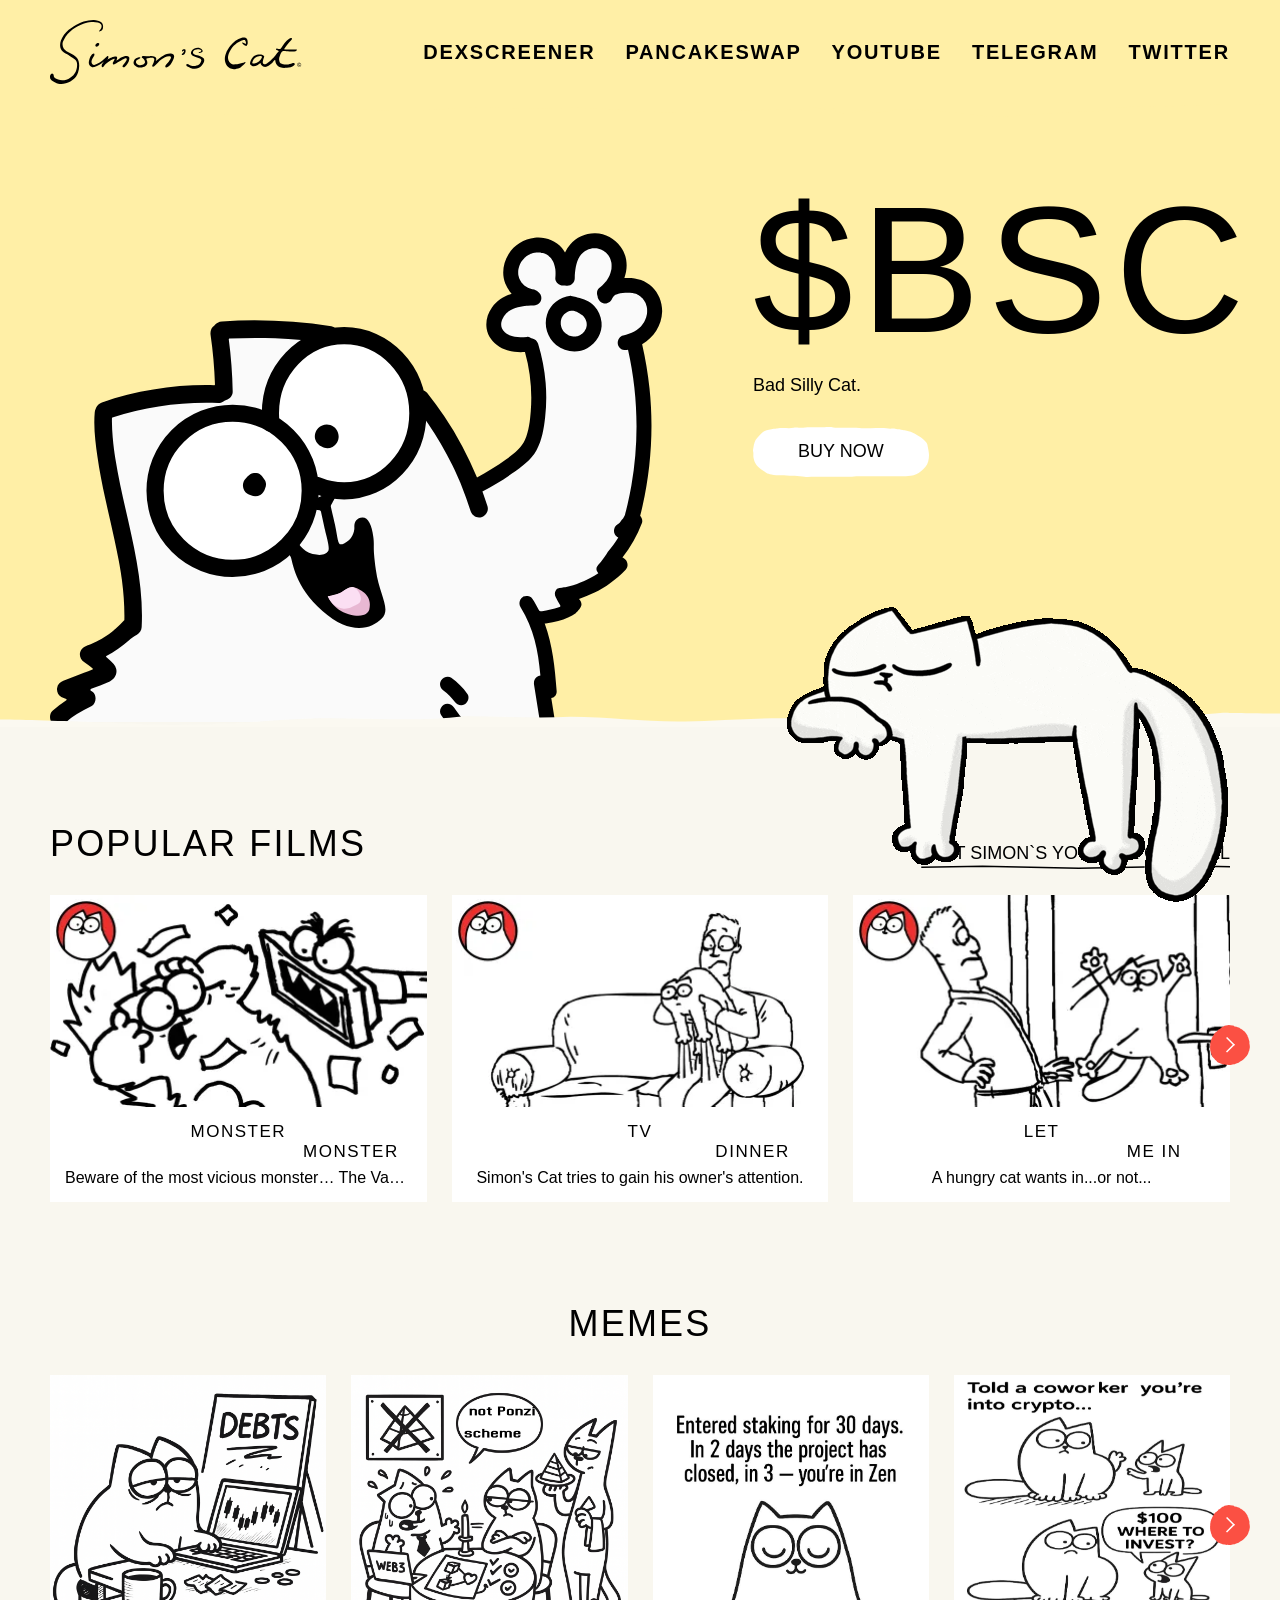
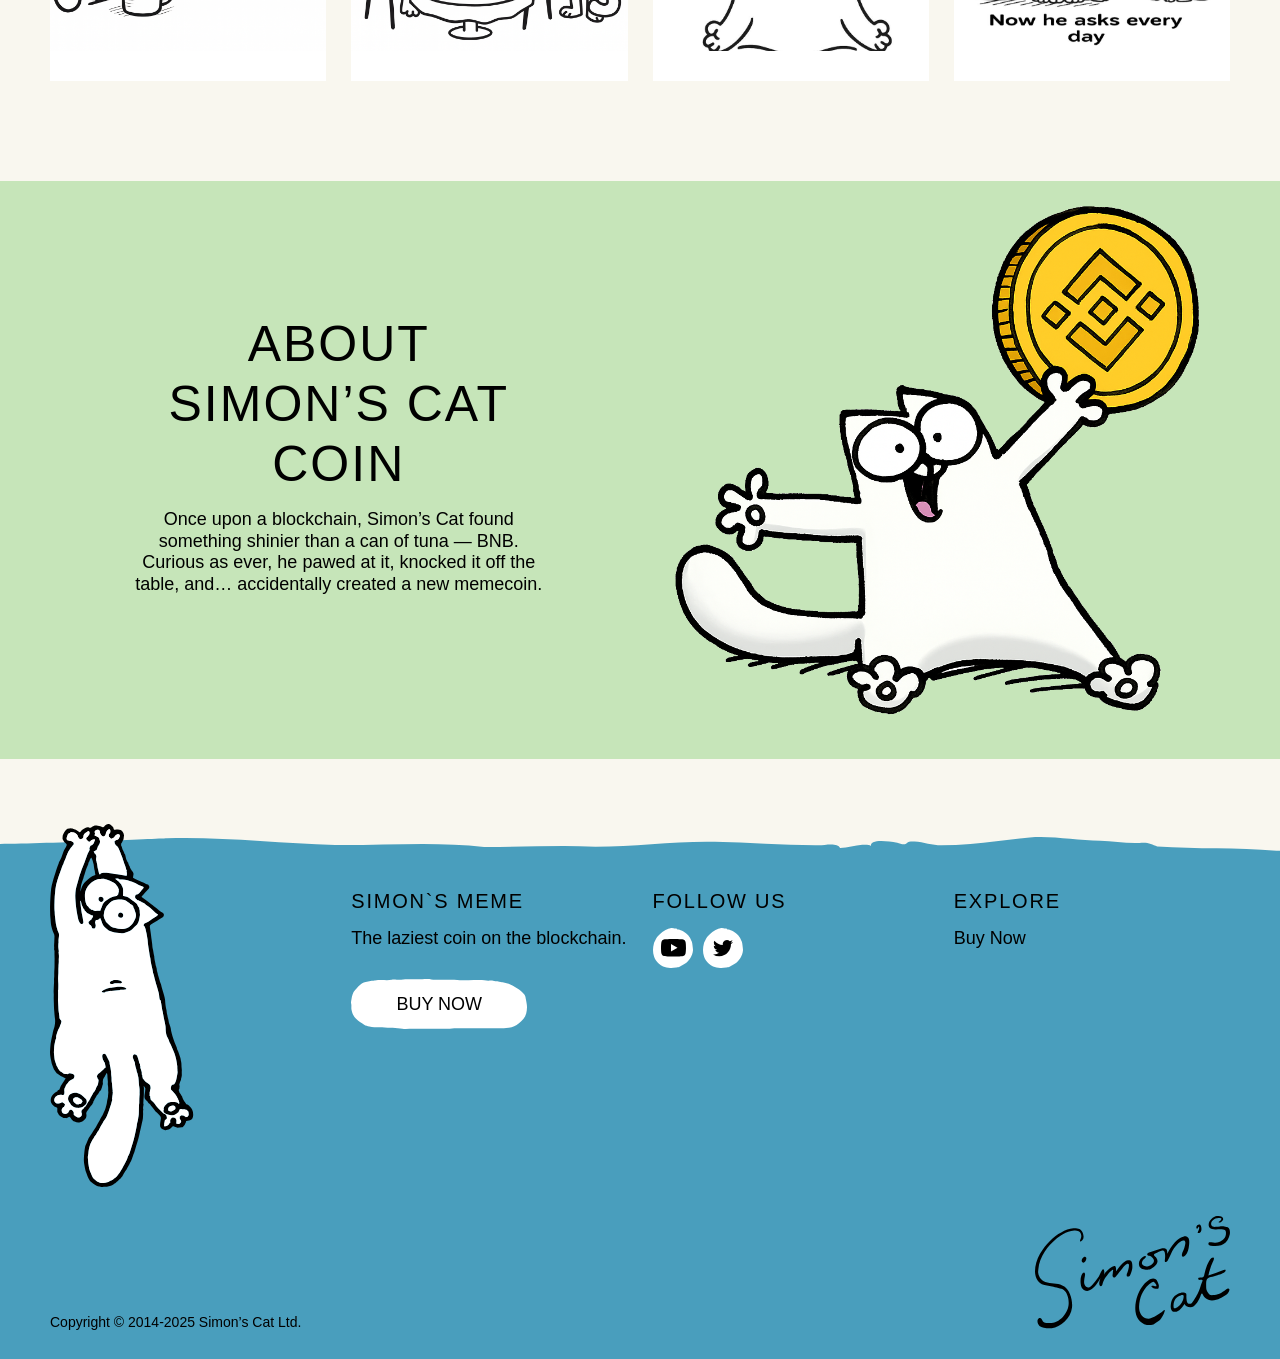
==== commit 75672928: "Add files via upload" ====
--- a/index.html
+++ b/index.html
@@ -395,9 +395,8 @@
                                 <picture
                                     class="w-full object-cover object-center transition-all duration-300 group-hover:scale-[1.1]">
                                     <source type="image/webp"
-                                        srcset="https://simonscat.com/assets/images/_320xAUTO_crop_center-center_85_none_ns/6500/simons-cat-film-Monster-Monster.webp?v=1704987988 320w, https://simonscat.com/assets/images/_375xAUTO_crop_center-center_85_none_ns/6500/simons-cat-film-Monster-Monster.webp?v=1704987988 375w, https://simonscat.com/assets/images/_414xAUTO_crop_center-center_85_none_ns/6500/simons-cat-film-Monster-Monster.webp?v=1704987988 414w, https://simonscat.com/assets/images/_600xAUTO_crop_center-center_85_none_ns/6500/simons-cat-film-Monster-Monster.webp?v=1704987988 600w, https://simonscat.com/assets/images/_768xAUTO_crop_center-center_85_none_ns/6500/simons-cat-film-Monster-Monster.webp?v=1704987988 768w, https://simonscat.com/assets/images/_1024xAUTO_crop_center-center_85_none_ns/6500/simons-cat-film-Monster-Monster.webp?v=1704987988 1024w, https://simonscat.com/assets/images/_1280xAUTO_crop_center-center_85_none_ns/6500/simons-cat-film-Monster-Monster.webp?v=1704987988 1280w, https://simonscat.com/assets/images/_1366xAUTO_crop_center-center_85_none_ns/6500/simons-cat-film-Monster-Monster.webp?v=1704987988 1366w, https://simonscat.com/assets/images/_1440xAUTO_crop_center-center_85_none_ns/6500/simons-cat-film-Monster-Monster.webp?v=1704987988 1440w, https://simonscat.com/assets/images/_1536xAUTO_crop_center-center_85_none_ns/6500/simons-cat-film-Monster-Monster.webp?v=1704987988 1536w, https://simonscat.com/assets/images/_1920xAUTO_crop_center-center_85_none_ns/6500/simons-cat-film-Monster-Monster.webp?v=1704987988 1920w, https://simonscat.com/assets/images/_2048xAUTO_crop_center-center_85_none_ns/6500/simons-cat-film-Monster-Monster.webp?v=1704987988 2048w, https://simonscat.com/assets/images/_2160xAUTO_crop_center-center_85_none_ns/6500/simons-cat-film-Monster-Monster.webp?v=1704987988 2160w, https://simonscat.com/assets/images/_2560xAUTO_crop_center-center_85_none_ns/6500/simons-cat-film-Monster-Monster.webp?v=1704987988 2560w, https://simonscat.com/assets/images/_2880xAUTO_crop_center-center_85_none_ns/6500/simons-cat-film-Monster-Monster.webp?v=1704987988 2880w"
-                                        sizes="(min-width: 720px) 19vw, 42.5vw">
-                                    <img src="https://simonscat.com/assets/images/_AUTOxAUTO_crop_center-center_85_none_ns/simons-cat-film-Monster-Monster.jpg?v=1704987988"
+                                        sizes="(min-width: 720px) 19vw, 42.5vw">
+                                    <img src="assets\images\_375xAUTO_crop_center-center_85_none_ns\6500\simons-cat-film-Monster-Monster.webp"
                                         alt="Simons cat film Monster Monster" width="1500" height="844" loading="lazy"
                                         class="w-full">
                                 </picture>
@@ -422,9 +421,9 @@
                                 <picture
                                     class="w-full object-cover object-center transition-all duration-300 group-hover:scale-[1.1]">
                                     <source type="image/webp"
-                                        srcset="https://simonscat.com/assets/images/_320xAUTO_crop_center-center_85_none_ns/6497/simons-cat-film-TV-Dinner.webp?v=1704987988 320w, https://simonscat.com/assets/images/_375xAUTO_crop_center-center_85_none_ns/6497/simons-cat-film-TV-Dinner.webp?v=1704987988 375w, https://simonscat.com/assets/images/_414xAUTO_crop_center-center_85_none_ns/6497/simons-cat-film-TV-Dinner.webp?v=1704987988 414w, https://simonscat.com/assets/images/_600xAUTO_crop_center-center_85_none_ns/6497/simons-cat-film-TV-Dinner.webp?v=1704987988 600w, https://simonscat.com/assets/images/_768xAUTO_crop_center-center_85_none_ns/6497/simons-cat-film-TV-Dinner.webp?v=1704987988 768w, https://simonscat.com/assets/images/_1024xAUTO_crop_center-center_85_none_ns/6497/simons-cat-film-TV-Dinner.webp?v=1704987988 1024w, https://simonscat.com/assets/images/_1280xAUTO_crop_center-center_85_none_ns/6497/simons-cat-film-TV-Dinner.webp?v=1704987988 1280w, https://simonscat.com/assets/images/_1366xAUTO_crop_center-center_85_none_ns/6497/simons-cat-film-TV-Dinner.webp?v=1704987988 1366w, https://simonscat.com/assets/images/_1440xAUTO_crop_center-center_85_none_ns/6497/simons-cat-film-TV-Dinner.webp?v=1704987988 1440w, https://simonscat.com/assets/images/_1536xAUTO_crop_center-center_85_none_ns/6497/simons-cat-film-TV-Dinner.webp?v=1704987988 1536w, https://simonscat.com/assets/images/_1920xAUTO_crop_center-center_85_none_ns/6497/simons-cat-film-TV-Dinner.webp?v=1704987988 1920w, https://simonscat.com/assets/images/_2048xAUTO_crop_center-center_85_none_ns/6497/simons-cat-film-TV-Dinner.webp?v=1704987988 2048w, https://simonscat.com/assets/images/_2160xAUTO_crop_center-center_85_none_ns/6497/simons-cat-film-TV-Dinner.webp?v=1704987988 2160w, https://simonscat.com/assets/images/_2560xAUTO_crop_center-center_85_none_ns/6497/simons-cat-film-TV-Dinner.webp?v=1704987988 2560w, https://simonscat.com/assets/images/_2880xAUTO_crop_center-center_85_none_ns/6497/simons-cat-film-TV-Dinner.webp?v=1704987988 2880w"
-                                        sizes="(min-width: 720px) 19vw, 42.5vw">
-                                    <img src="https://simonscat.com/assets/images/_AUTOxAUTO_crop_center-center_85_none_ns/simons-cat-film-TV-Dinner.jpg?v=1704987988"
+                                        
+                                        sizes="(min-width: 720px) 19vw, 42.5vw">
+                                    <img src="assets\images\_375xAUTO_crop_center-center_85_none_ns\6497\simons-cat-film-TV-Dinner.webp"
                                         alt="Simons cat film TV Dinner" width="1500" height="844" loading="lazy"
                                         class="w-full">
                                 </picture>
@@ -447,9 +446,9 @@
                                 <picture
                                     class="w-full object-cover object-center transition-all duration-300 group-hover:scale-[1.1]">
                                     <source type="image/webp"
-                                        srcset="https://simonscat.com/assets/images/_320xAUTO_crop_center-center_85_none_ns/6494/simons-cat-film-Let-me-in.webp?v=1704987988 320w, https://simonscat.com/assets/images/_375xAUTO_crop_center-center_85_none_ns/6494/simons-cat-film-Let-me-in.webp?v=1704987988 375w, https://simonscat.com/assets/images/_414xAUTO_crop_center-center_85_none_ns/6494/simons-cat-film-Let-me-in.webp?v=1704987988 414w, https://simonscat.com/assets/images/_600xAUTO_crop_center-center_85_none_ns/6494/simons-cat-film-Let-me-in.webp?v=1704987988 600w, https://simonscat.com/assets/images/_768xAUTO_crop_center-center_85_none_ns/6494/simons-cat-film-Let-me-in.webp?v=1704987988 768w, https://simonscat.com/assets/images/_1024xAUTO_crop_center-center_85_none_ns/6494/simons-cat-film-Let-me-in.webp?v=1704987988 1024w, https://simonscat.com/assets/images/_1280xAUTO_crop_center-center_85_none_ns/6494/simons-cat-film-Let-me-in.webp?v=1704987988 1280w, https://simonscat.com/assets/images/_1366xAUTO_crop_center-center_85_none_ns/6494/simons-cat-film-Let-me-in.webp?v=1704987988 1366w, https://simonscat.com/assets/images/_1440xAUTO_crop_center-center_85_none_ns/6494/simons-cat-film-Let-me-in.webp?v=1704987988 1440w, https://simonscat.com/assets/images/_1536xAUTO_crop_center-center_85_none_ns/6494/simons-cat-film-Let-me-in.webp?v=1704987988 1536w, https://simonscat.com/assets/images/_1920xAUTO_crop_center-center_85_none_ns/6494/simons-cat-film-Let-me-in.webp?v=1704987988 1920w, https://simonscat.com/assets/images/_2048xAUTO_crop_center-center_85_none_ns/6494/simons-cat-film-Let-me-in.webp?v=1704987988 2048w, https://simonscat.com/assets/images/_2160xAUTO_crop_center-center_85_none_ns/6494/simons-cat-film-Let-me-in.webp?v=1704987988 2160w, https://simonscat.com/assets/images/_2560xAUTO_crop_center-center_85_none_ns/6494/simons-cat-film-Let-me-in.webp?v=1704987988 2560w, https://simonscat.com/assets/images/_2880xAUTO_crop_center-center_85_none_ns/6494/simons-cat-film-Let-me-in.webp?v=1704987988 2880w"
-                                        sizes="(min-width: 720px) 19vw, 42.5vw">
-                                    <img src="https://simonscat.com/assets/images/_AUTOxAUTO_crop_center-center_85_none_ns/simons-cat-film-Let-me-in.jpg?v=1704987988"
+                                        
+                                        sizes="(min-width: 720px) 19vw, 42.5vw">
+                                    <img src="assets\images\_375xAUTO_crop_center-center_85_none_ns\6494\simons-cat-film-Let-me-in.webp"
                                         alt="Simons cat film Let me in" width="1500" height="844" loading="lazy"
                                         class="w-full">
                                 </picture>
@@ -472,9 +471,9 @@
                                 <picture
                                     class="w-full object-cover object-center transition-all duration-300 group-hover:scale-[1.1]">
                                     <source type="image/webp"
-                                        srcset="https://simonscat.com/assets/images/_320xAUTO_crop_center-center_85_none_ns/6491/simons-cat-film-Double-trouble.webp?v=1704987988 320w, https://simonscat.com/assets/images/_375xAUTO_crop_center-center_85_none_ns/6491/simons-cat-film-Double-trouble.webp?v=1704987988 375w, https://simonscat.com/assets/images/_414xAUTO_crop_center-center_85_none_ns/6491/simons-cat-film-Double-trouble.webp?v=1704987988 414w, https://simonscat.com/assets/images/_600xAUTO_crop_center-center_85_none_ns/6491/simons-cat-film-Double-trouble.webp?v=1704987988 600w, https://simonscat.com/assets/images/_768xAUTO_crop_center-center_85_none_ns/6491/simons-cat-film-Double-trouble.webp?v=1704987988 768w, https://simonscat.com/assets/images/_1024xAUTO_crop_center-center_85_none_ns/6491/simons-cat-film-Double-trouble.webp?v=1704987988 1024w, https://simonscat.com/assets/images/_1280xAUTO_crop_center-center_85_none_ns/6491/simons-cat-film-Double-trouble.webp?v=1704987988 1280w, https://simonscat.com/assets/images/_1366xAUTO_crop_center-center_85_none_ns/6491/simons-cat-film-Double-trouble.webp?v=1704987988 1366w, https://simonscat.com/assets/images/_1440xAUTO_crop_center-center_85_none_ns/6491/simons-cat-film-Double-trouble.webp?v=1704987988 1440w, https://simonscat.com/assets/images/_1536xAUTO_crop_center-center_85_none_ns/6491/simons-cat-film-Double-trouble.webp?v=1704987988 1536w, https://simonscat.com/assets/images/_1920xAUTO_crop_center-center_85_none_ns/6491/simons-cat-film-Double-trouble.webp?v=1704987988 1920w, https://simonscat.com/assets/images/_2048xAUTO_crop_center-center_85_none_ns/6491/simons-cat-film-Double-trouble.webp?v=1704987988 2048w, https://simonscat.com/assets/images/_2160xAUTO_crop_center-center_85_none_ns/6491/simons-cat-film-Double-trouble.webp?v=1704987988 2160w, https://simonscat.com/assets/images/_2560xAUTO_crop_center-center_85_none_ns/6491/simons-cat-film-Double-trouble.webp?v=1704987988 2560w, https://simonscat.com/assets/images/_2880xAUTO_crop_center-center_85_none_ns/6491/simons-cat-film-Double-trouble.webp?v=1704987988 2880w"
-                                        sizes="(min-width: 720px) 19vw, 42.5vw">
-                                    <img src="https://simonscat.com/assets/images/_AUTOxAUTO_crop_center-center_85_none_ns/simons-cat-film-Double-trouble.jpg?v=1704987988"
+                                       
+                                        sizes="(min-width: 720px) 19vw, 42.5vw">
+                                    <img src="assets\images\_375xAUTO_crop_center-center_85_none_ns\6491\simons-cat-film-Double-trouble.webp"
                                         alt="Simons cat film Double trouble" width="1500" height="844" loading="lazy"
                                         class="w-full">
                                 </picture>
@@ -498,9 +497,9 @@
                                 <picture
                                     class="w-full object-cover object-center transition-all duration-300 group-hover:scale-[1.1]">
                                     <source type="image/webp"
-                                        srcset="https://simonscat.com/assets/images/_320xAUTO_crop_center-center_85_none_ns/6485/simons-cat-film-The-box.webp?v=1704987988 320w, https://simonscat.com/assets/images/_375xAUTO_crop_center-center_85_none_ns/6485/simons-cat-film-The-box.webp?v=1704987988 375w, https://simonscat.com/assets/images/_414xAUTO_crop_center-center_85_none_ns/6485/simons-cat-film-The-box.webp?v=1704987988 414w, https://simonscat.com/assets/images/_600xAUTO_crop_center-center_85_none_ns/6485/simons-cat-film-The-box.webp?v=1704987988 600w, https://simonscat.com/assets/images/_768xAUTO_crop_center-center_85_none_ns/6485/simons-cat-film-The-box.webp?v=1704987988 768w, https://simonscat.com/assets/images/_1024xAUTO_crop_center-center_85_none_ns/6485/simons-cat-film-The-box.webp?v=1704987988 1024w, https://simonscat.com/assets/images/_1280xAUTO_crop_center-center_85_none_ns/6485/simons-cat-film-The-box.webp?v=1704987988 1280w, https://simonscat.com/assets/images/_1366xAUTO_crop_center-center_85_none_ns/6485/simons-cat-film-The-box.webp?v=1704987988 1366w, https://simonscat.com/assets/images/_1440xAUTO_crop_center-center_85_none_ns/6485/simons-cat-film-The-box.webp?v=1704987988 1440w, https://simonscat.com/assets/images/_1536xAUTO_crop_center-center_85_none_ns/6485/simons-cat-film-The-box.webp?v=1704987988 1536w, https://simonscat.com/assets/images/_1920xAUTO_crop_center-center_85_none_ns/6485/simons-cat-film-The-box.webp?v=1704987988 1920w, https://simonscat.com/assets/images/_2048xAUTO_crop_center-center_85_none_ns/6485/simons-cat-film-The-box.webp?v=1704987988 2048w, https://simonscat.com/assets/images/_2160xAUTO_crop_center-center_85_none_ns/6485/simons-cat-film-The-box.webp?v=1704987988 2160w, https://simonscat.com/assets/images/_2560xAUTO_crop_center-center_85_none_ns/6485/simons-cat-film-The-box.webp?v=1704987988 2560w, https://simonscat.com/assets/images/_2880xAUTO_crop_center-center_85_none_ns/6485/simons-cat-film-The-box.webp?v=1704987988 2880w"
-                                        sizes="(min-width: 720px) 19vw, 42.5vw">
-                                    <img src="https://simonscat.com/assets/images/_AUTOxAUTO_crop_center-center_85_none_ns/simons-cat-film-The-box.jpg?v=1704987988"
+                                        
+                                        sizes="(min-width: 720px) 19vw, 42.5vw">
+                                    <img src="assets\images\_375xAUTO_crop_center-center_85_none_ns\6485\simons-cat-film-The-box.webp"
                                         alt="Simons cat film The box" width="1500" height="844" loading="lazy"
                                         class="w-full">
                                 </picture>
@@ -523,9 +522,9 @@
                                 <picture
                                     class="w-full object-cover object-center transition-all duration-300 group-hover:scale-[1.1]">
                                     <source type="image/webp"
-                                        srcset="https://simonscat.com/assets/images/_320xAUTO_crop_center-center_85_none_ns/9479/Thumbnail_Cat_man_do_resized.webp?v=1704987988%2C0.5%2C0.5 320w, https://simonscat.com/assets/images/_375xAUTO_crop_center-center_85_none_ns/9479/Thumbnail_Cat_man_do_resized.webp?v=1704987988%2C0.5%2C0.5 375w, https://simonscat.com/assets/images/_414xAUTO_crop_center-center_85_none_ns/9479/Thumbnail_Cat_man_do_resized.webp?v=1704987988%2C0.5%2C0.5 414w, https://simonscat.com/assets/images/_600xAUTO_crop_center-center_85_none_ns/9479/Thumbnail_Cat_man_do_resized.webp?v=1704987988%2C0.5%2C0.5 600w, https://simonscat.com/assets/images/_768xAUTO_crop_center-center_85_none_ns/9479/Thumbnail_Cat_man_do_resized.webp?v=1704987988%2C0.5%2C0.5 768w, https://simonscat.com/assets/images/_1024xAUTO_crop_center-center_85_none_ns/9479/Thumbnail_Cat_man_do_resized.webp?v=1704987988%2C0.5%2C0.5 1024w, https://simonscat.com/assets/images/_1280xAUTO_crop_center-center_85_none_ns/9479/Thumbnail_Cat_man_do_resized.webp?v=1704987988%2C0.5%2C0.5 1280w, https://simonscat.com/assets/images/_1366xAUTO_crop_center-center_85_none_ns/9479/Thumbnail_Cat_man_do_resized.webp?v=1704987988%2C0.5%2C0.5 1366w, https://simonscat.com/assets/images/_1440xAUTO_crop_center-center_85_none_ns/9479/Thumbnail_Cat_man_do_resized.webp?v=1704987988%2C0.5%2C0.5 1440w, https://simonscat.com/assets/images/_1536xAUTO_crop_center-center_85_none_ns/9479/Thumbnail_Cat_man_do_resized.webp?v=1704987988%2C0.5%2C0.5 1536w, https://simonscat.com/assets/images/_1920xAUTO_crop_center-center_85_none_ns/9479/Thumbnail_Cat_man_do_resized.webp?v=1704987988%2C0.5%2C0.5 1920w, https://simonscat.com/assets/images/_2048xAUTO_crop_center-center_85_none_ns/9479/Thumbnail_Cat_man_do_resized.webp?v=1704987988%2C0.5%2C0.5 2048w, https://simonscat.com/assets/images/_2160xAUTO_crop_center-center_85_none_ns/9479/Thumbnail_Cat_man_do_resized.webp?v=1704987988%2C0.5%2C0.5 2160w, https://simonscat.com/assets/images/_2560xAUTO_crop_center-center_85_none_ns/9479/Thumbnail_Cat_man_do_resized.webp?v=1704987988%2C0.5%2C0.5 2560w, https://simonscat.com/assets/images/_2880xAUTO_crop_center-center_85_none_ns/9479/Thumbnail_Cat_man_do_resized.webp?v=1704987988%2C0.5%2C0.5 2880w"
-                                        sizes="(min-width: 720px) 19vw, 42.5vw">
-                                    <img src="https://simonscat.com/assets/images/_AUTOxAUTO_crop_center-center_85_none_ns/Thumbnail_Cat_man_do_resized.jpg?v=1704987988%2C0.5%2C0.5"
+                                        
+                                        sizes="(min-width: 720px) 19vw, 42.5vw">
+                                    <img src="assets\images\_375xAUTO_crop_center-center_85_none_ns\6485\Thumbnail_Cat_man_do_resized.jpg"
                                         alt="Thumbnail Cat man do resized" width="1920" height="1080" loading="lazy"
                                         class="w-full">
                                 </picture>
@@ -548,9 +547,9 @@
                                 <picture
                                     class="w-full object-cover object-center transition-all duration-300 group-hover:scale-[1.1]">
                                     <source type="image/webp"
-                                        srcset="https://simonscat.com/assets/images/_320xAUTO_crop_center-center_85_none_ns/6482/simons-cat-film-Hot-water.webp?v=1704987988 320w, https://simonscat.com/assets/images/_375xAUTO_crop_center-center_85_none_ns/6482/simons-cat-film-Hot-water.webp?v=1704987988 375w, https://simonscat.com/assets/images/_414xAUTO_crop_center-center_85_none_ns/6482/simons-cat-film-Hot-water.webp?v=1704987988 414w, https://simonscat.com/assets/images/_600xAUTO_crop_center-center_85_none_ns/6482/simons-cat-film-Hot-water.webp?v=1704987988 600w, https://simonscat.com/assets/images/_768xAUTO_crop_center-center_85_none_ns/6482/simons-cat-film-Hot-water.webp?v=1704987988 768w, https://simonscat.com/assets/images/_1024xAUTO_crop_center-center_85_none_ns/6482/simons-cat-film-Hot-water.webp?v=1704987988 1024w, https://simonscat.com/assets/images/_1280xAUTO_crop_center-center_85_none_ns/6482/simons-cat-film-Hot-water.webp?v=1704987988 1280w, https://simonscat.com/assets/images/_1366xAUTO_crop_center-center_85_none_ns/6482/simons-cat-film-Hot-water.webp?v=1704987988 1366w, https://simonscat.com/assets/images/_1440xAUTO_crop_center-center_85_none_ns/6482/simons-cat-film-Hot-water.webp?v=1704987988 1440w, https://simonscat.com/assets/images/_1536xAUTO_crop_center-center_85_none_ns/6482/simons-cat-film-Hot-water.webp?v=1704987988 1536w, https://simonscat.com/assets/images/_1920xAUTO_crop_center-center_85_none_ns/6482/simons-cat-film-Hot-water.webp?v=1704987988 1920w, https://simonscat.com/assets/images/_2048xAUTO_crop_center-center_85_none_ns/6482/simons-cat-film-Hot-water.webp?v=1704987988 2048w, https://simonscat.com/assets/images/_2160xAUTO_crop_center-center_85_none_ns/6482/simons-cat-film-Hot-water.webp?v=1704987988 2160w, https://simonscat.com/assets/images/_2560xAUTO_crop_center-center_85_none_ns/6482/simons-cat-film-Hot-water.webp?v=1704987988 2560w, https://simonscat.com/assets/images/_2880xAUTO_crop_center-center_85_none_ns/6482/simons-cat-film-Hot-water.webp?v=1704987988 2880w"
-                                        sizes="(min-width: 720px) 19vw, 42.5vw">
-                                    <img src="https://simonscat.com/assets/images/_AUTOxAUTO_crop_center-center_85_none_ns/simons-cat-film-Hot-water.jpg?v=1704987988"
+                                       
+                                        sizes="(min-width: 720px) 19vw, 42.5vw">
+                                    <img src="assets\images\_375xAUTO_crop_center-center_85_none_ns\6485\simons-cat-film-Hot-water.jpg"
                                         alt="Simons cat film Hot water" width="1500" height="844" loading="lazy"
                                         class="w-full">
                                 </picture>
@@ -573,9 +572,9 @@
                                 <picture
                                     class="w-full object-cover object-center transition-all duration-300 group-hover:scale-[1.1]">
                                     <source type="image/webp"
-                                        srcset="https://simonscat.com/assets/images/_320xAUTO_crop_center-center_85_none_ns/6479/simons-cat-film-Fly-guy.webp?v=1704987988 320w, https://simonscat.com/assets/images/_375xAUTO_crop_center-center_85_none_ns/6479/simons-cat-film-Fly-guy.webp?v=1704987988 375w, https://simonscat.com/assets/images/_414xAUTO_crop_center-center_85_none_ns/6479/simons-cat-film-Fly-guy.webp?v=1704987988 414w, https://simonscat.com/assets/images/_600xAUTO_crop_center-center_85_none_ns/6479/simons-cat-film-Fly-guy.webp?v=1704987988 600w, https://simonscat.com/assets/images/_768xAUTO_crop_center-center_85_none_ns/6479/simons-cat-film-Fly-guy.webp?v=1704987988 768w, https://simonscat.com/assets/images/_1024xAUTO_crop_center-center_85_none_ns/6479/simons-cat-film-Fly-guy.webp?v=1704987988 1024w, https://simonscat.com/assets/images/_1280xAUTO_crop_center-center_85_none_ns/6479/simons-cat-film-Fly-guy.webp?v=1704987988 1280w, https://simonscat.com/assets/images/_1366xAUTO_crop_center-center_85_none_ns/6479/simons-cat-film-Fly-guy.webp?v=1704987988 1366w, https://simonscat.com/assets/images/_1440xAUTO_crop_center-center_85_none_ns/6479/simons-cat-film-Fly-guy.webp?v=1704987988 1440w, https://simonscat.com/assets/images/_1536xAUTO_crop_center-center_85_none_ns/6479/simons-cat-film-Fly-guy.webp?v=1704987988 1536w, https://simonscat.com/assets/images/_1920xAUTO_crop_center-center_85_none_ns/6479/simons-cat-film-Fly-guy.webp?v=1704987988 1920w, https://simonscat.com/assets/images/_2048xAUTO_crop_center-center_85_none_ns/6479/simons-cat-film-Fly-guy.webp?v=1704987988 2048w, https://simonscat.com/assets/images/_2160xAUTO_crop_center-center_85_none_ns/6479/simons-cat-film-Fly-guy.webp?v=1704987988 2160w, https://simonscat.com/assets/images/_2560xAUTO_crop_center-center_85_none_ns/6479/simons-cat-film-Fly-guy.webp?v=1704987988 2560w, https://simonscat.com/assets/images/_2880xAUTO_crop_center-center_85_none_ns/6479/simons-cat-film-Fly-guy.webp?v=1704987988 2880w"
-                                        sizes="(min-width: 720px) 19vw, 42.5vw">
-                                    <img src="https://simonscat.com/assets/images/_AUTOxAUTO_crop_center-center_85_none_ns/simons-cat-film-Fly-guy.jpg?v=1704987988"
+                                        
+                                        sizes="(min-width: 720px) 19vw, 42.5vw">
+                                    <img src="assets\images\_375xAUTO_crop_center-center_85_none_ns\6485\simons-cat-film-Fly-guy.jpg"
                                         alt="Simons cat film Fly guy" width="1500" height="844" loading="lazy"
                                         class="w-full">
                                 </picture>
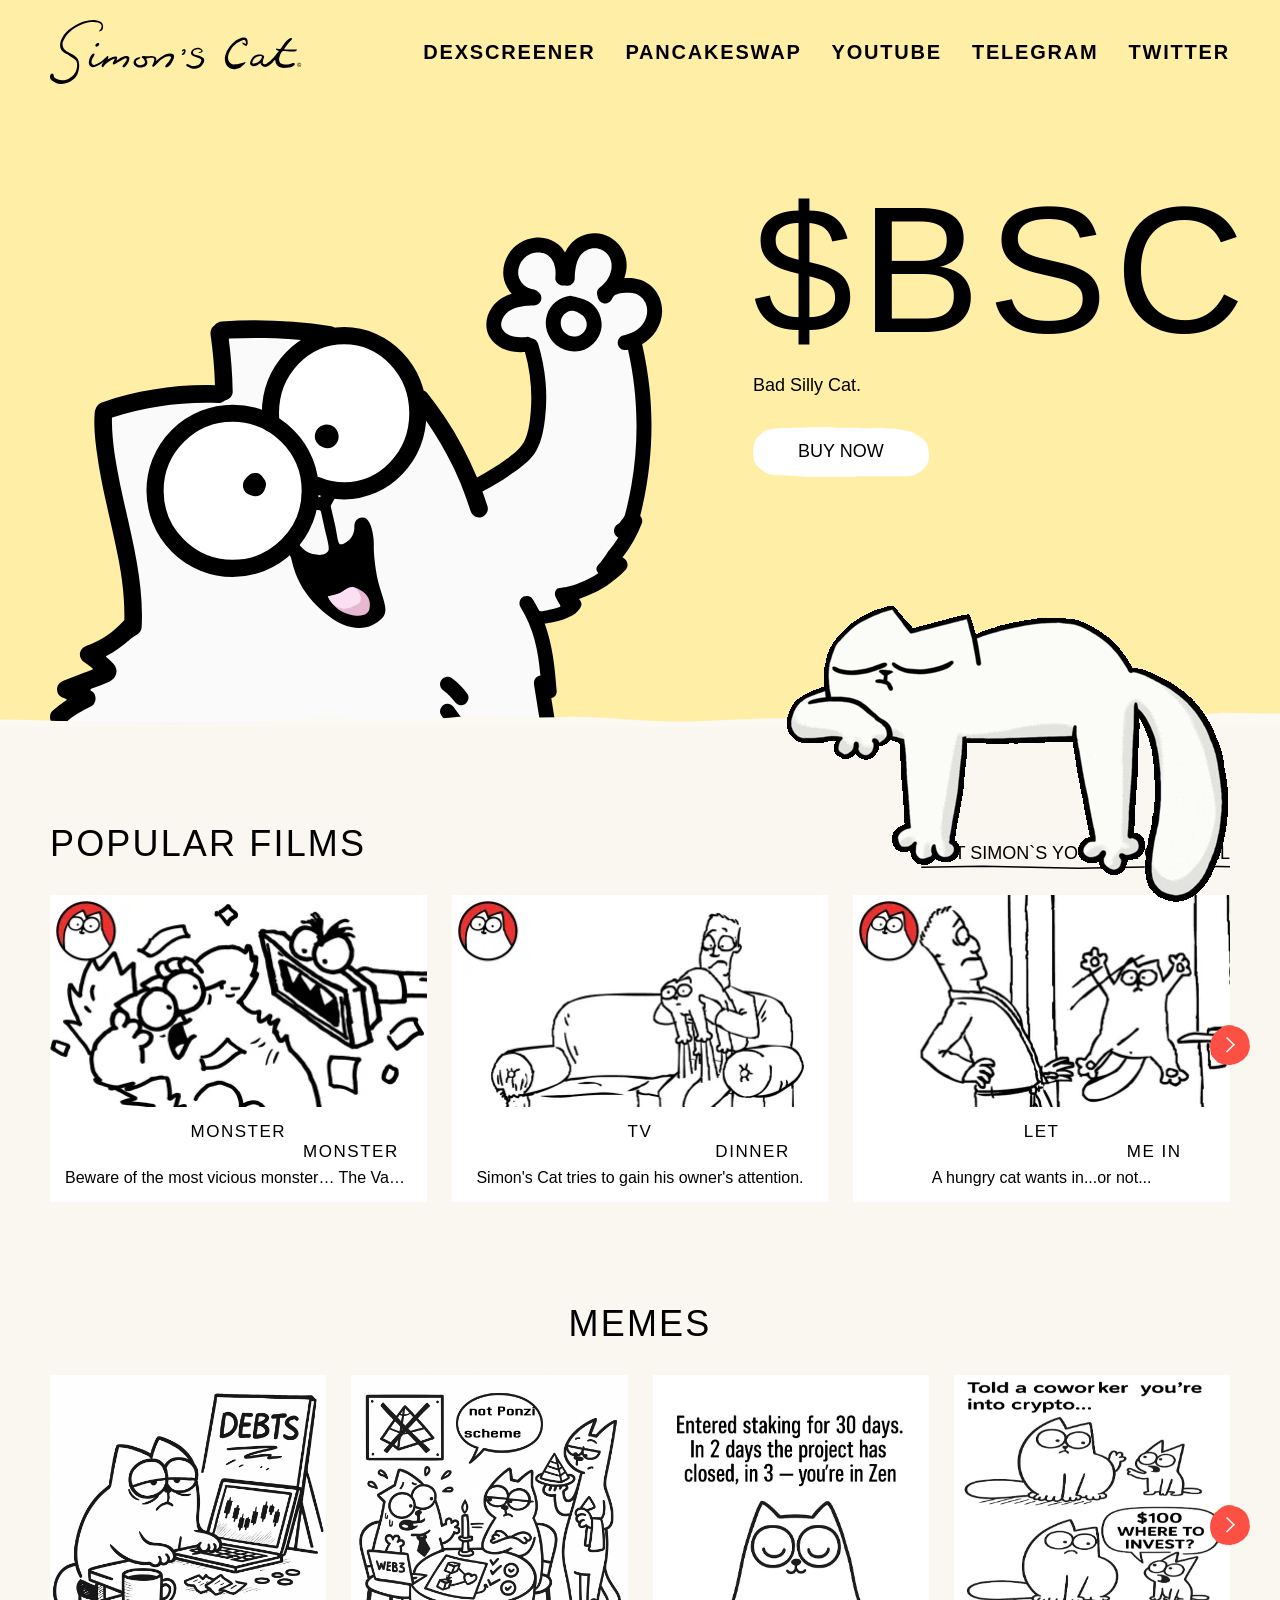
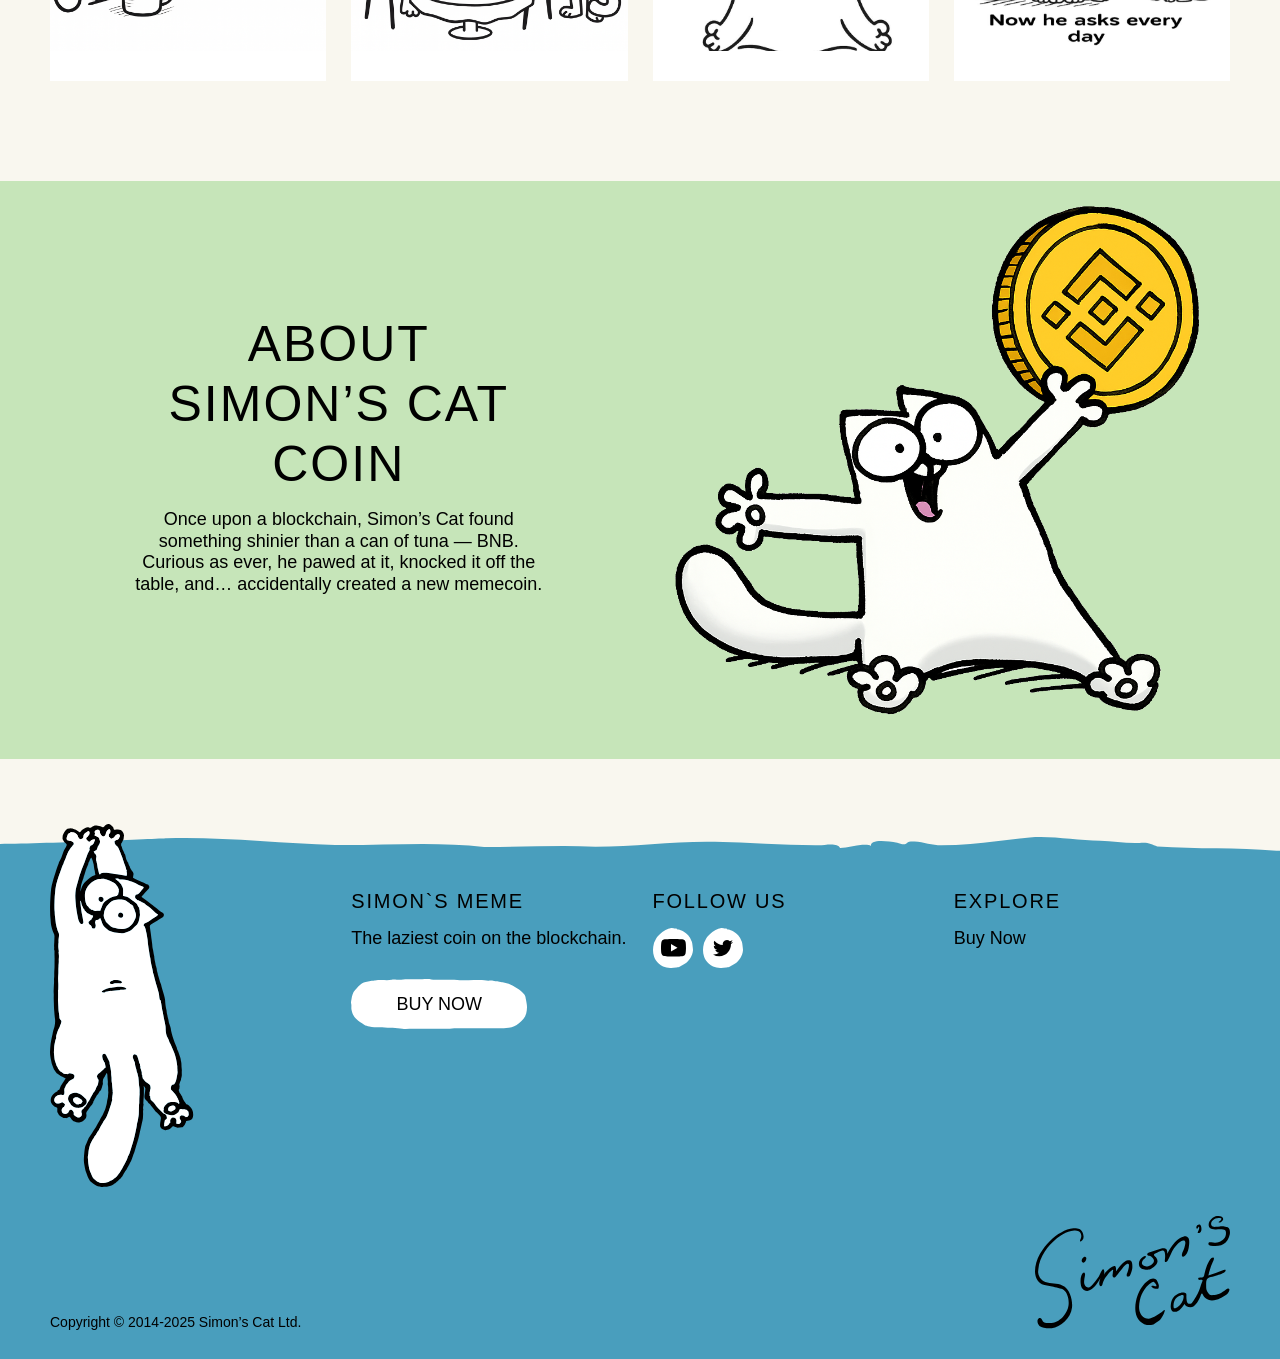
==== commit 4b4993c5: "Add files via upload" ====
--- a/index.html
+++ b/index.html
@@ -516,7 +516,7 @@
                     </a>
                     <a href="https://www.youtube.com/embed/w0ffwDYo00Q"
                         x-on:click.prevent="openVideo('https://www.youtube.com/embed/w0ffwDYo00Q', 'Cat man do')"
-                        class="group cursor-pointer snap-start align-top inline-block w-grid shrink-0">
+                        class="group cursor-pointer snap-start align-top inline-block w-grid shrink-0 catmando">
                         <div class="h-full flex flex-col">
                             <div class="w-full overflow-hidden aspect-w-16 aspect-h-9">
                                 <picture
@@ -541,7 +541,7 @@
                     </a>
                     <a href="https://www.youtube.com/embed/ApN73TUVMEU"
                         x-on:click.prevent="openVideo('https://www.youtube.com/embed/ApN73TUVMEU', 'Hot water')"
-                        class="group cursor-pointer snap-start align-top inline-block w-grid shrink-0">
+                        class="group cursor-pointer snap-start align-top inline-block w-grid shrink-0 hotwater">
                         <div class="h-full flex flex-col">
                             <div class="w-full overflow-hidden aspect-w-16 aspect-h-9">
                                 <picture
@@ -566,7 +566,7 @@
                     </a>
                     <a href="https://www.youtube.com/embed/I1qHVVbYG8Y"
                         x-on:click.prevent="openVideo('https://www.youtube.com/embed/I1qHVVbYG8Y', 'Fly guy')"
-                        class="group cursor-pointer snap-start align-top inline-block w-grid shrink-0">
+                        class="group cursor-pointer snap-start align-top inline-block w-grid shrink-0 flyguy">
                         <div class="h-full flex flex-col">
                             <div class="w-full overflow-hidden aspect-w-16 aspect-h-9">
                                 <picture
@@ -1187,6 +1187,21 @@
                 });
             });
         };</script>
+        <style>
+
+                  @media (min-width: 2000px) {
+            .catmando{
+             display: none;
+            }
+            .flyguy{
+             display: none;
+            }
+            .hotwater{
+              display: none;
+            }
+}
+
+        </style>
 </body>
 
 </html><!-- Cached by Blitz on 2025-04-30T16:25:43+01:00 -->
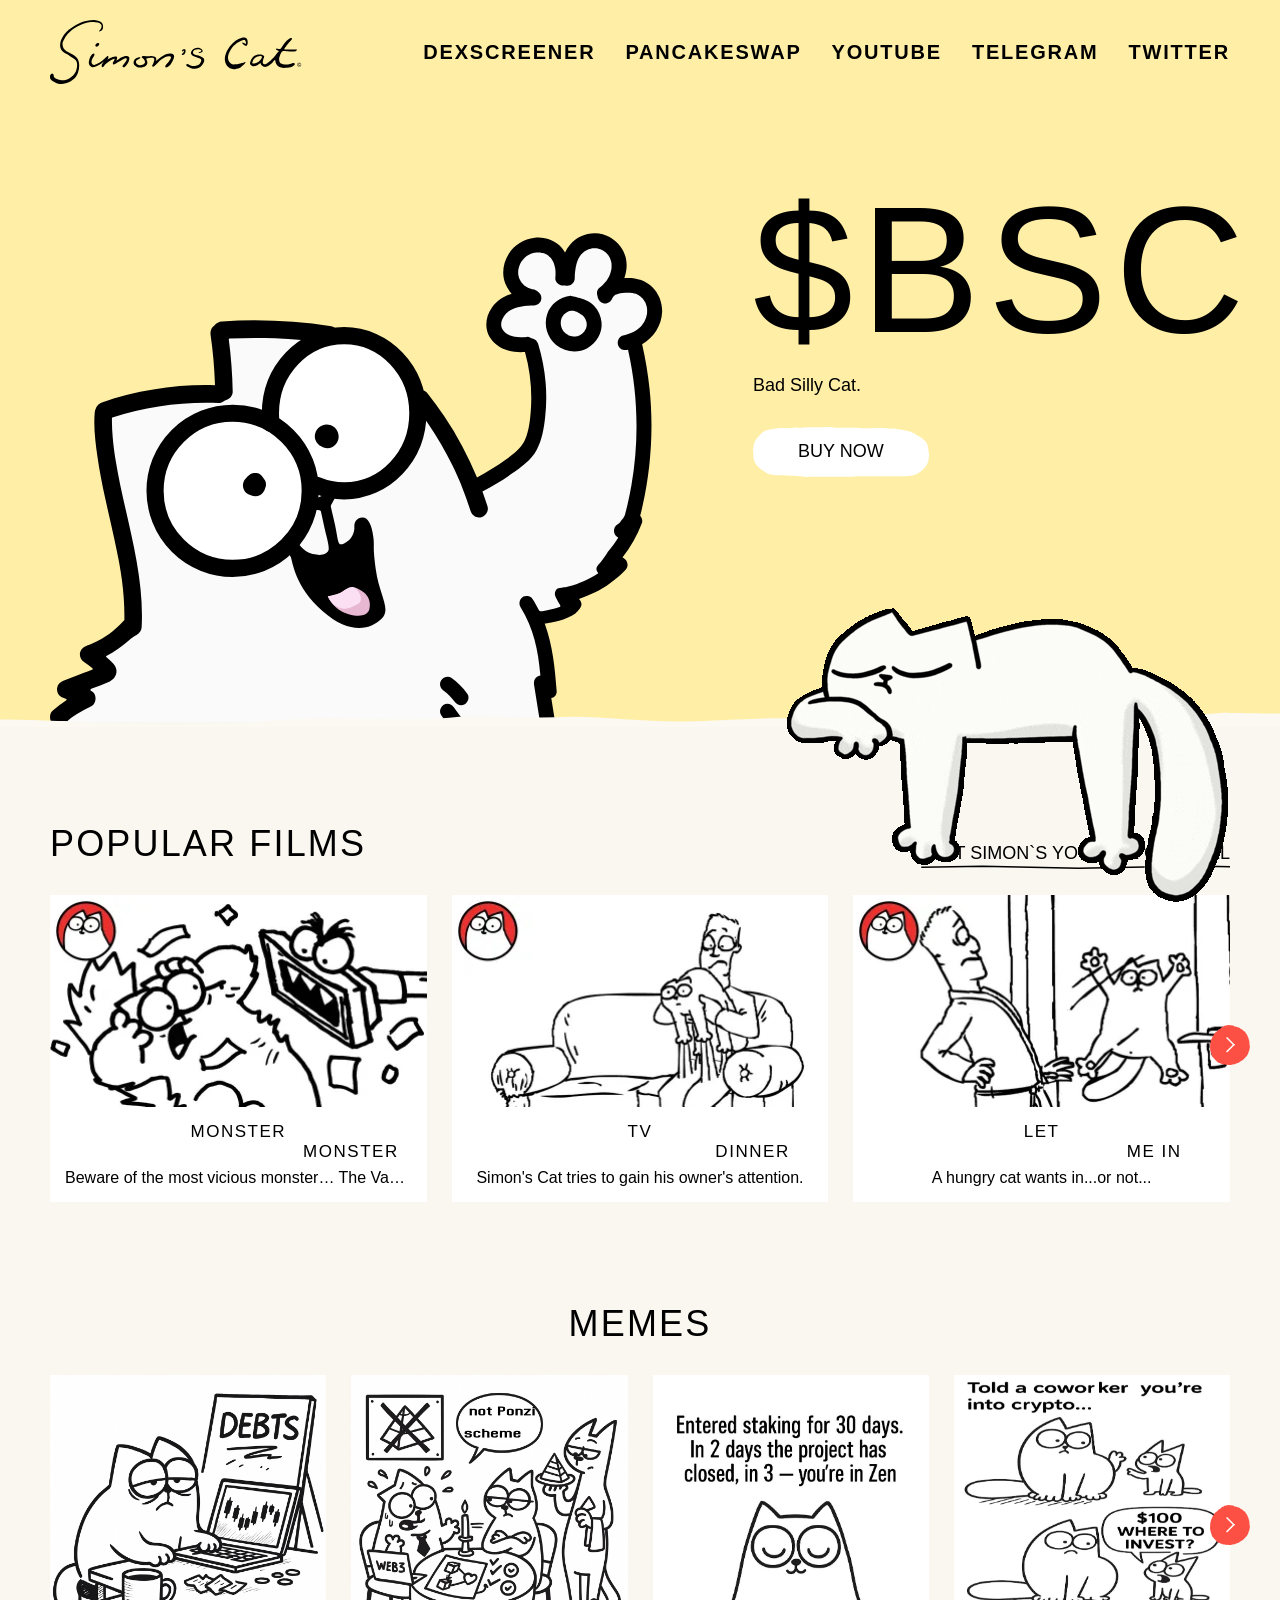
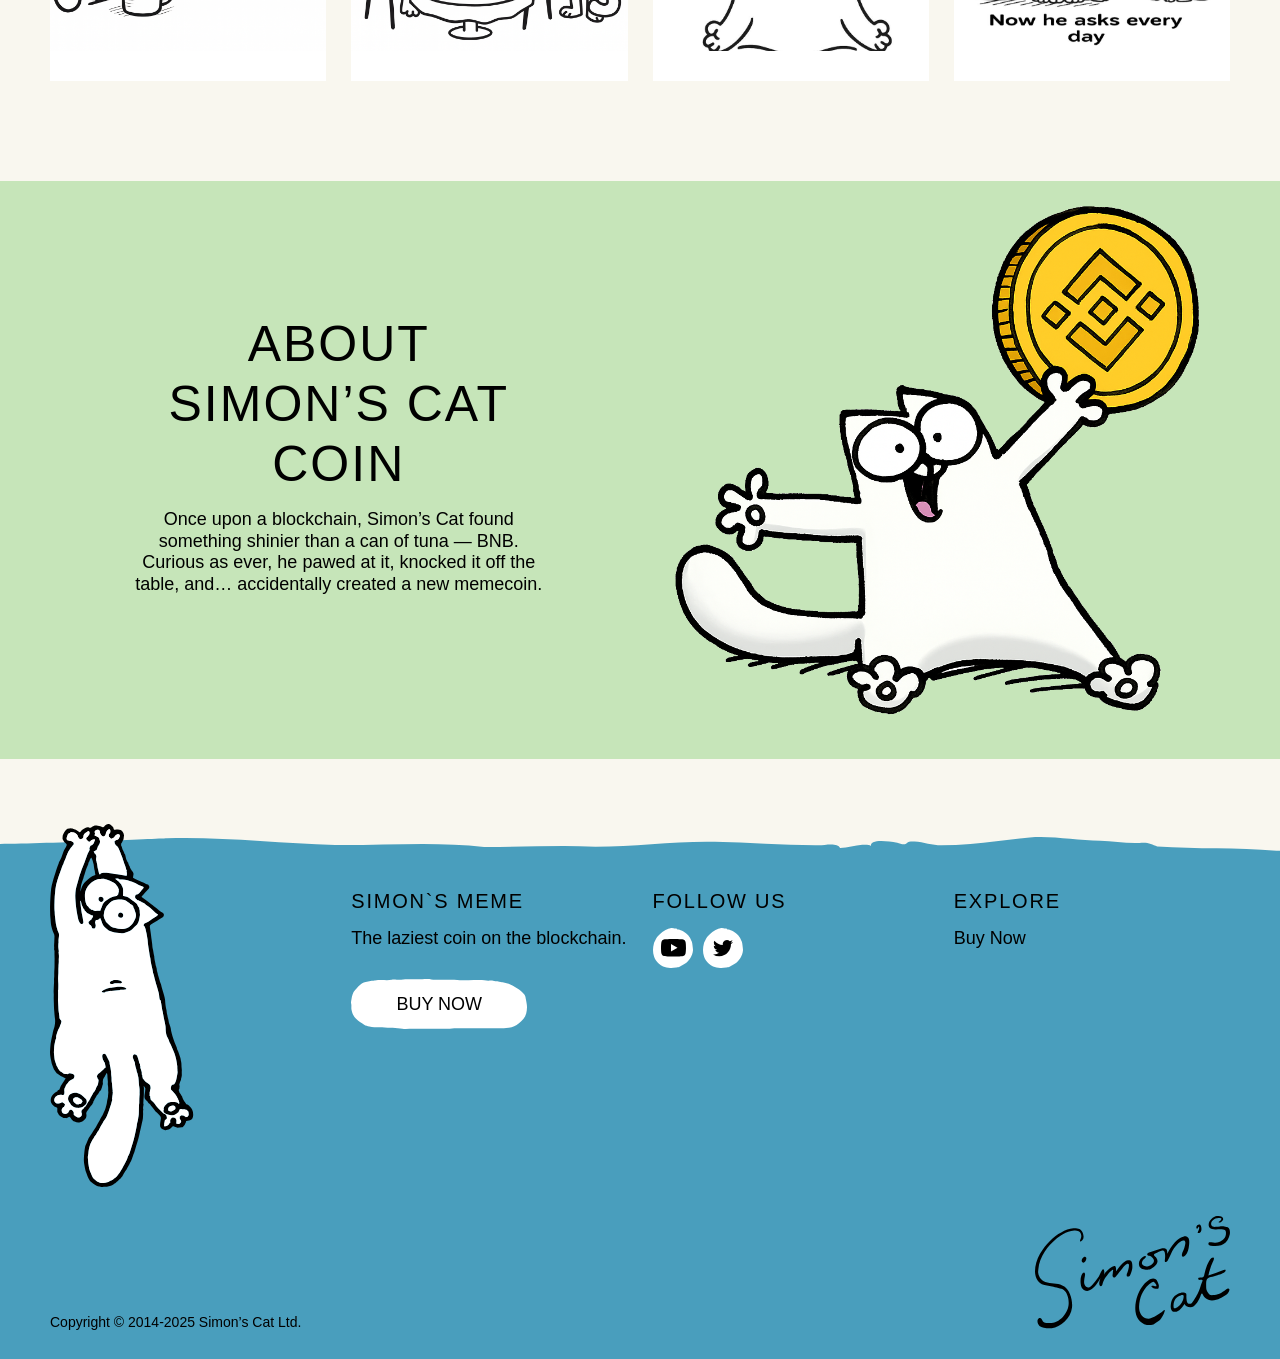
==== commit 07552c9f: "Update index.html" ====
--- a/index.html
+++ b/index.html
@@ -39,6 +39,7 @@
     <link rel="author" type="text/html" href="https://madebyfield.co.uk">
     <link rel="stylesheet" href="/css/app.css?1744968747">
     <link href="https://unpkg.com/aos@2.3.1/dist/aos.css" rel="stylesheet">
+    <link rel="icon" type="image/png" href="images\simon`s cat.png">
     <script async src="https://www.googletagmanager.com/gtag/js?id=G-CL012M366N"></script>
     <script>window.dataLayer = window.dataLayer || []; function gtag() { dataLayer.push(arguments); }
         gtag('js', new Date()); gtag('config', 'G-CL012M366N');</script>
@@ -1204,4 +1205,4 @@
         </style>
 </body>
 
-</html><!-- Cached by Blitz on 2025-04-30T16:25:43+01:00 -->+</html><!-- Cached by Blitz on 2025-04-30T16:25:43+01:00 -->
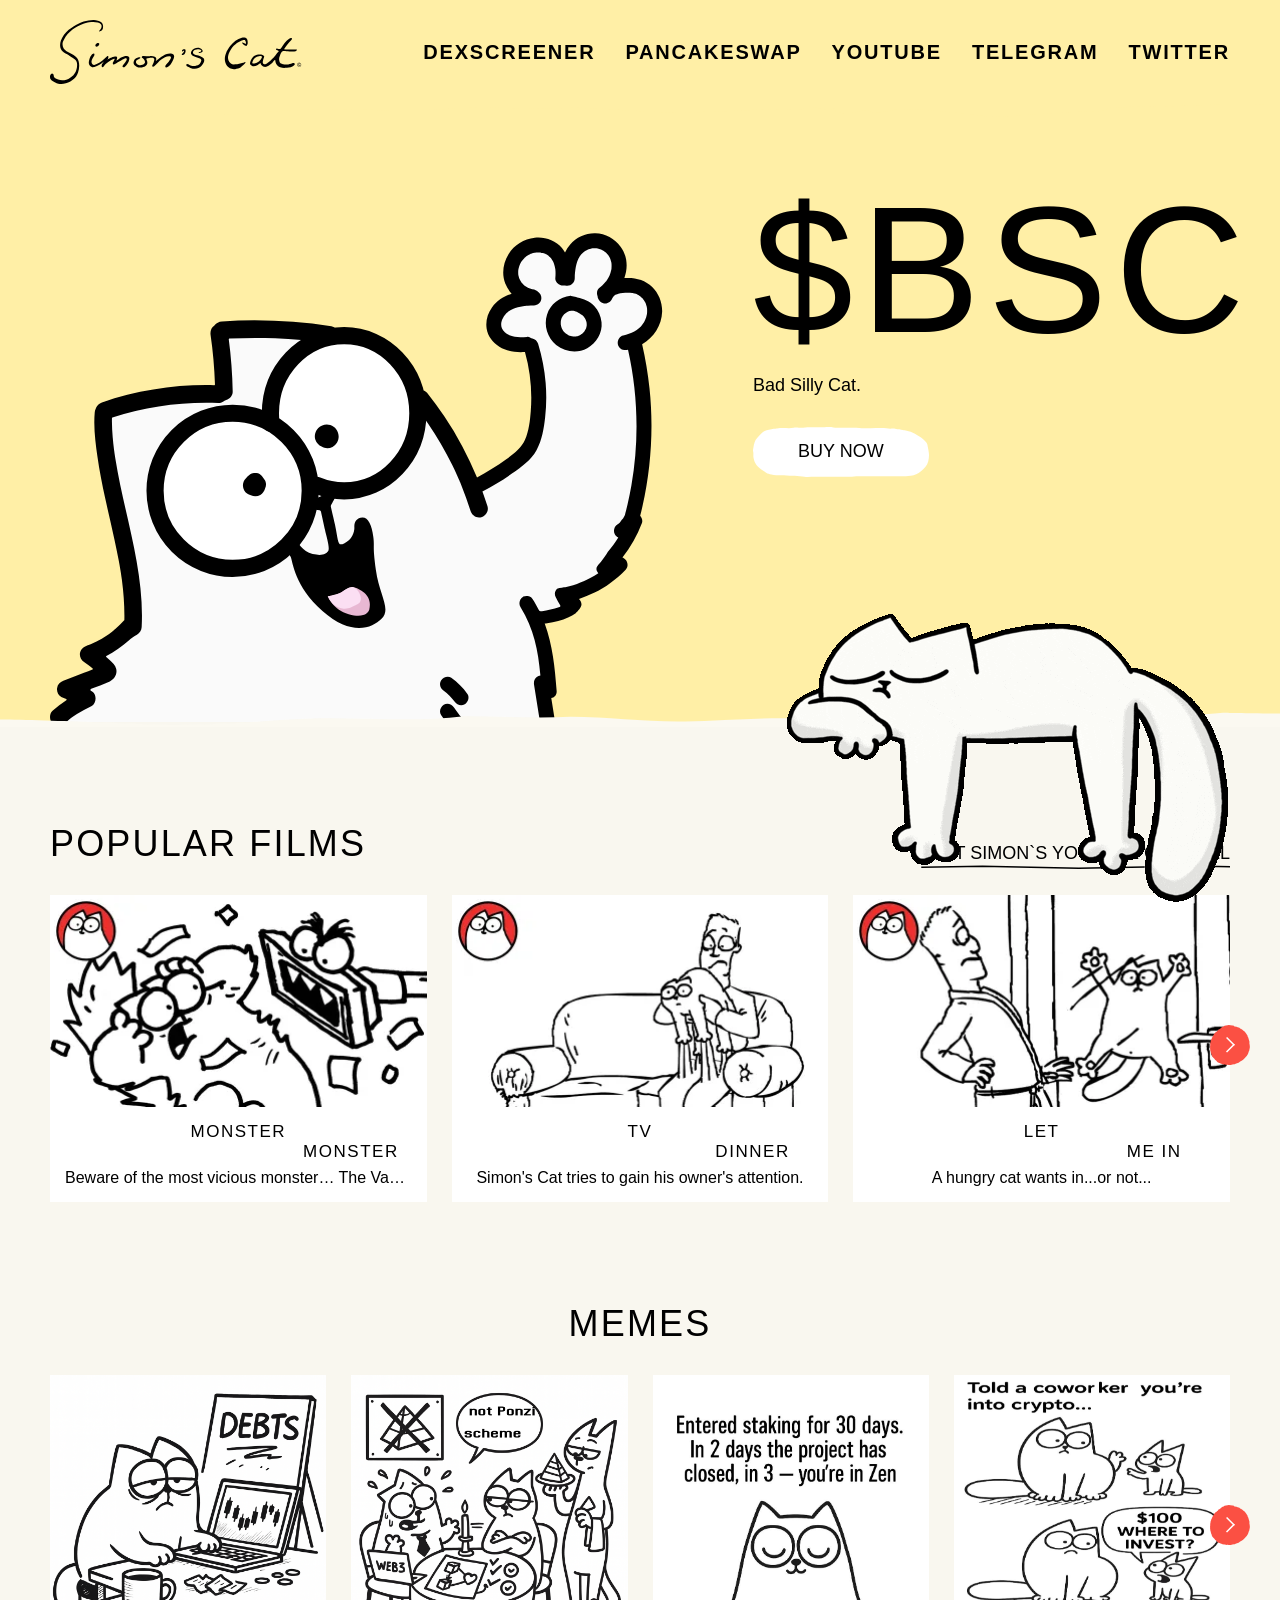
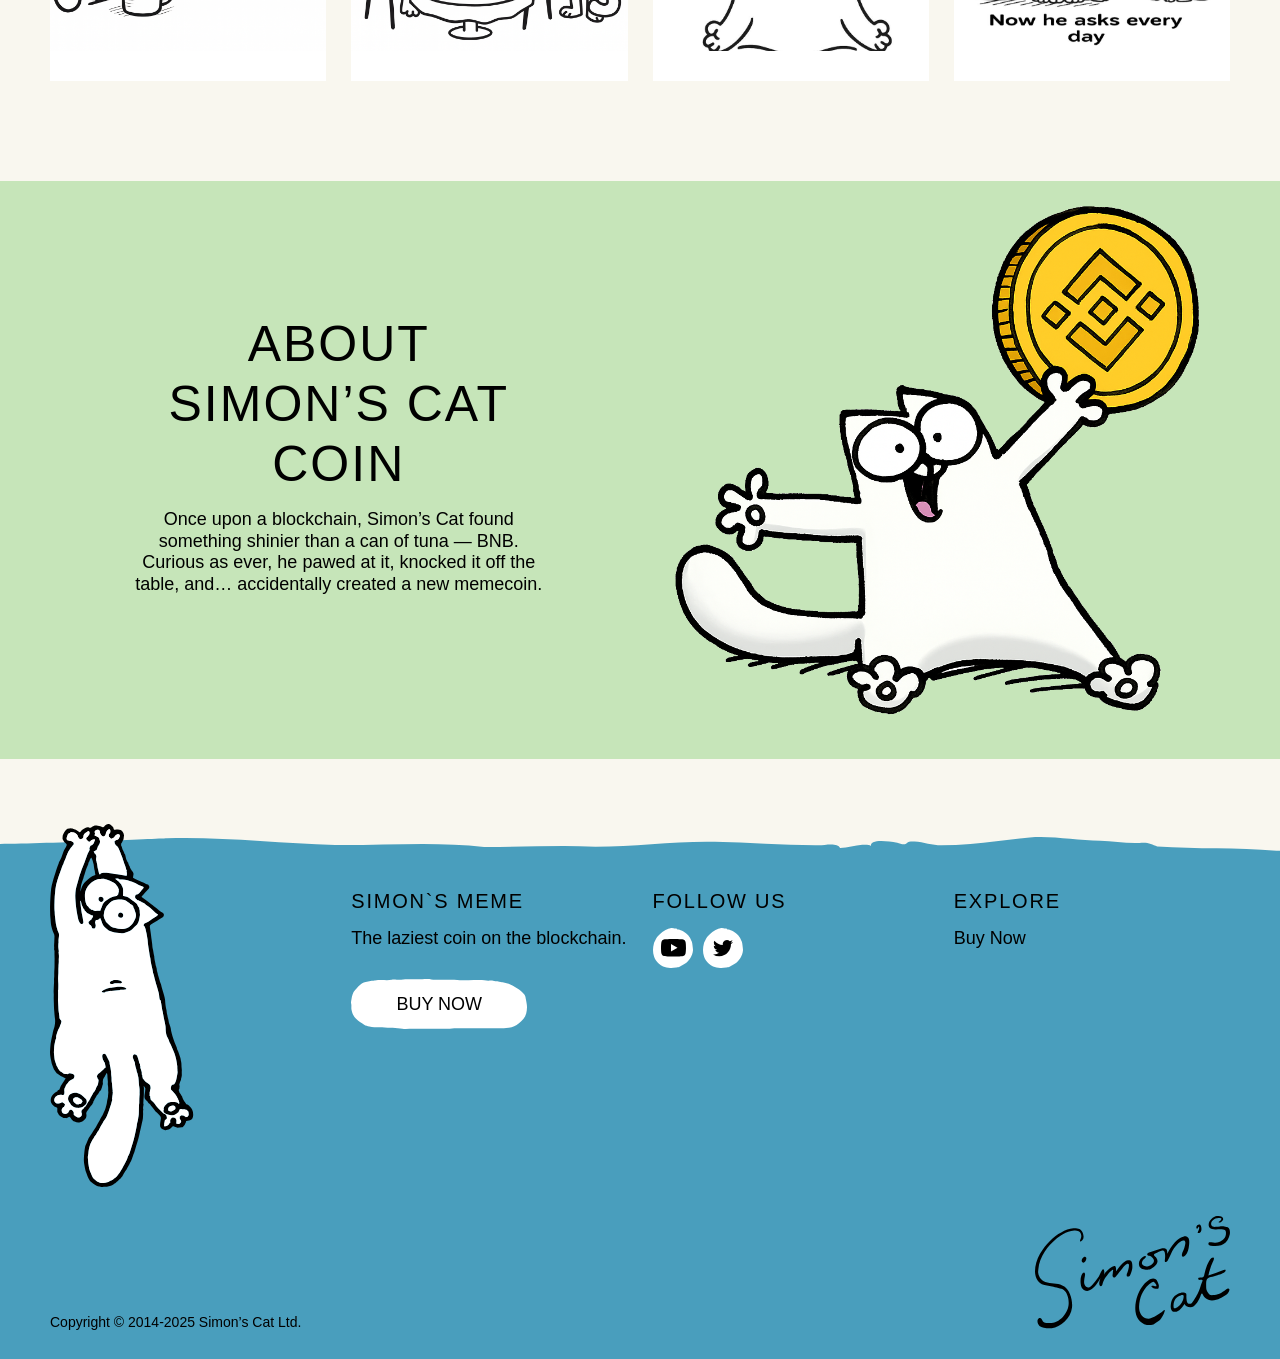
==== commit 1a0e5c12: "Update index.html" ====
--- a/index.html
+++ b/index.html
@@ -1190,7 +1190,7 @@
         };</script>
         <style>
 
-                  @media (min-width: 2000px) {
+
             .catmando{
              display: none;
             }
@@ -1200,7 +1200,7 @@
             .hotwater{
               display: none;
             }
-}
+
 
         </style>
 </body>
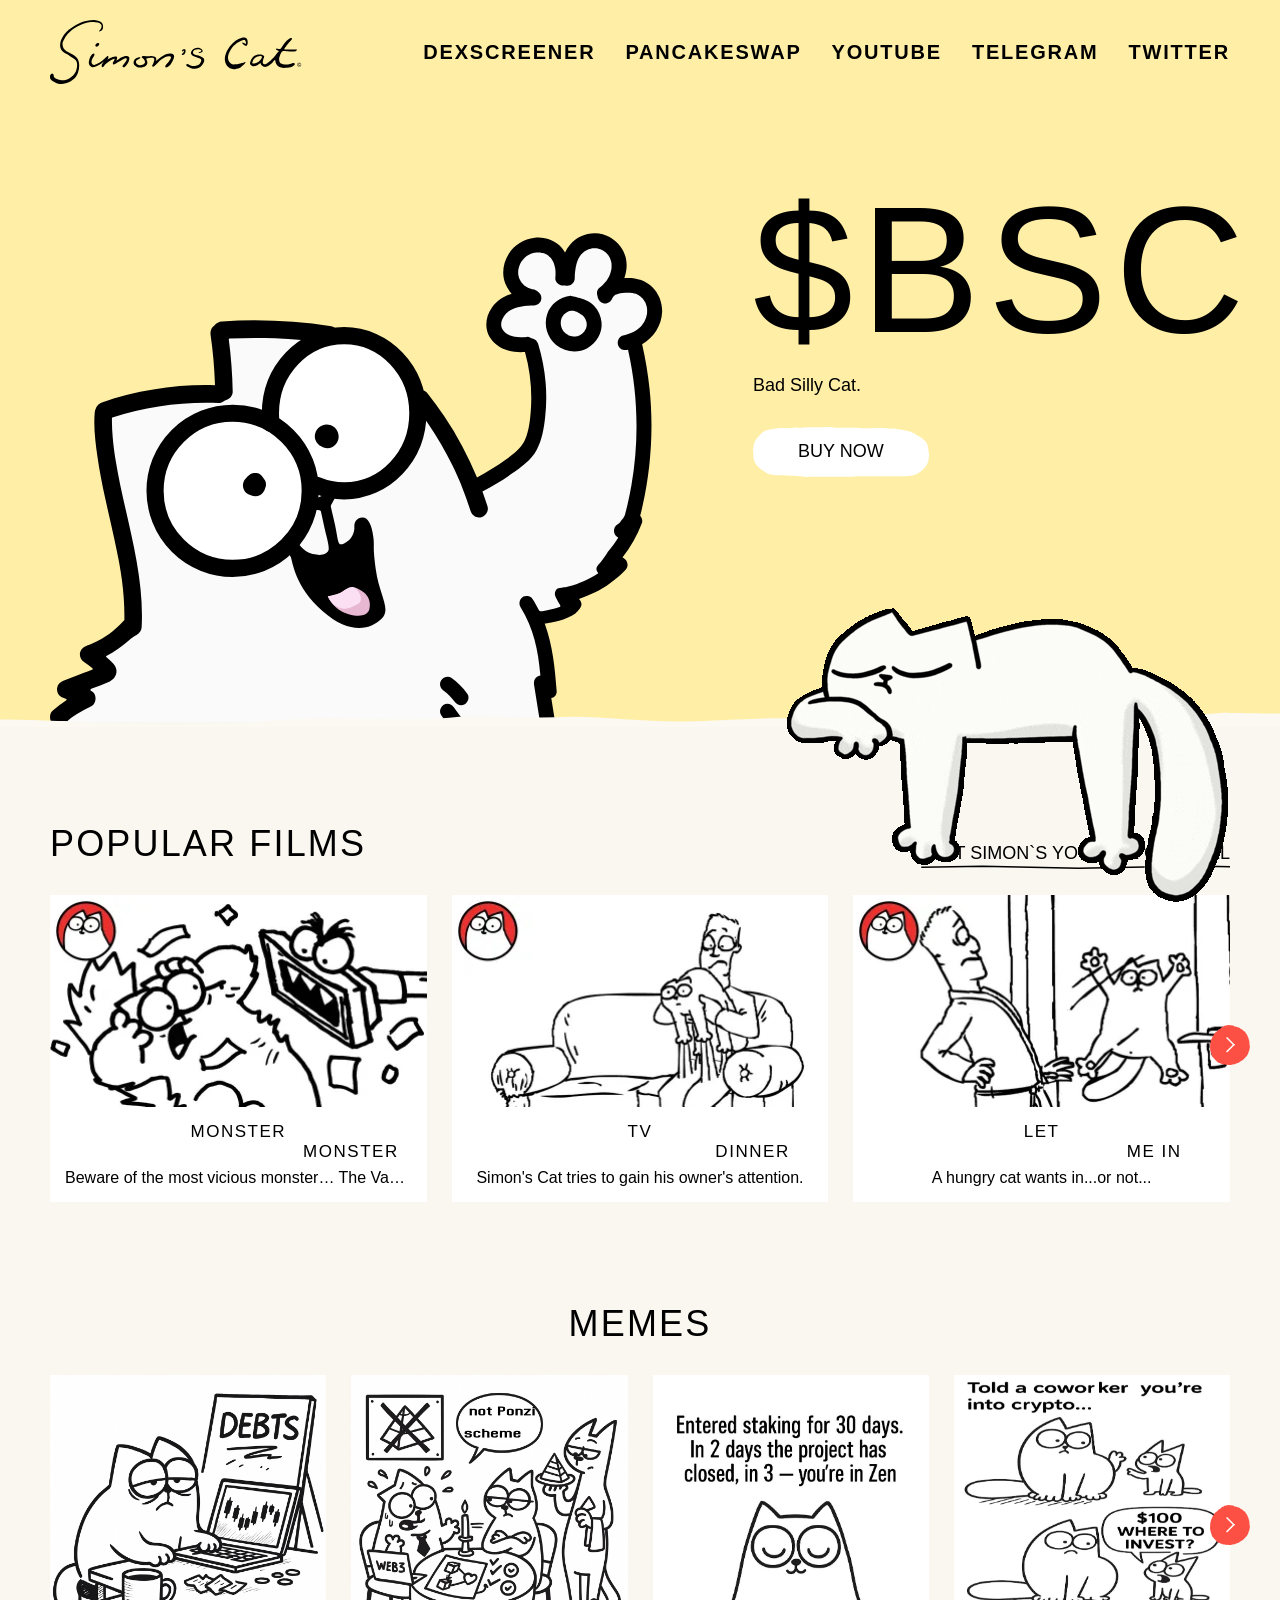
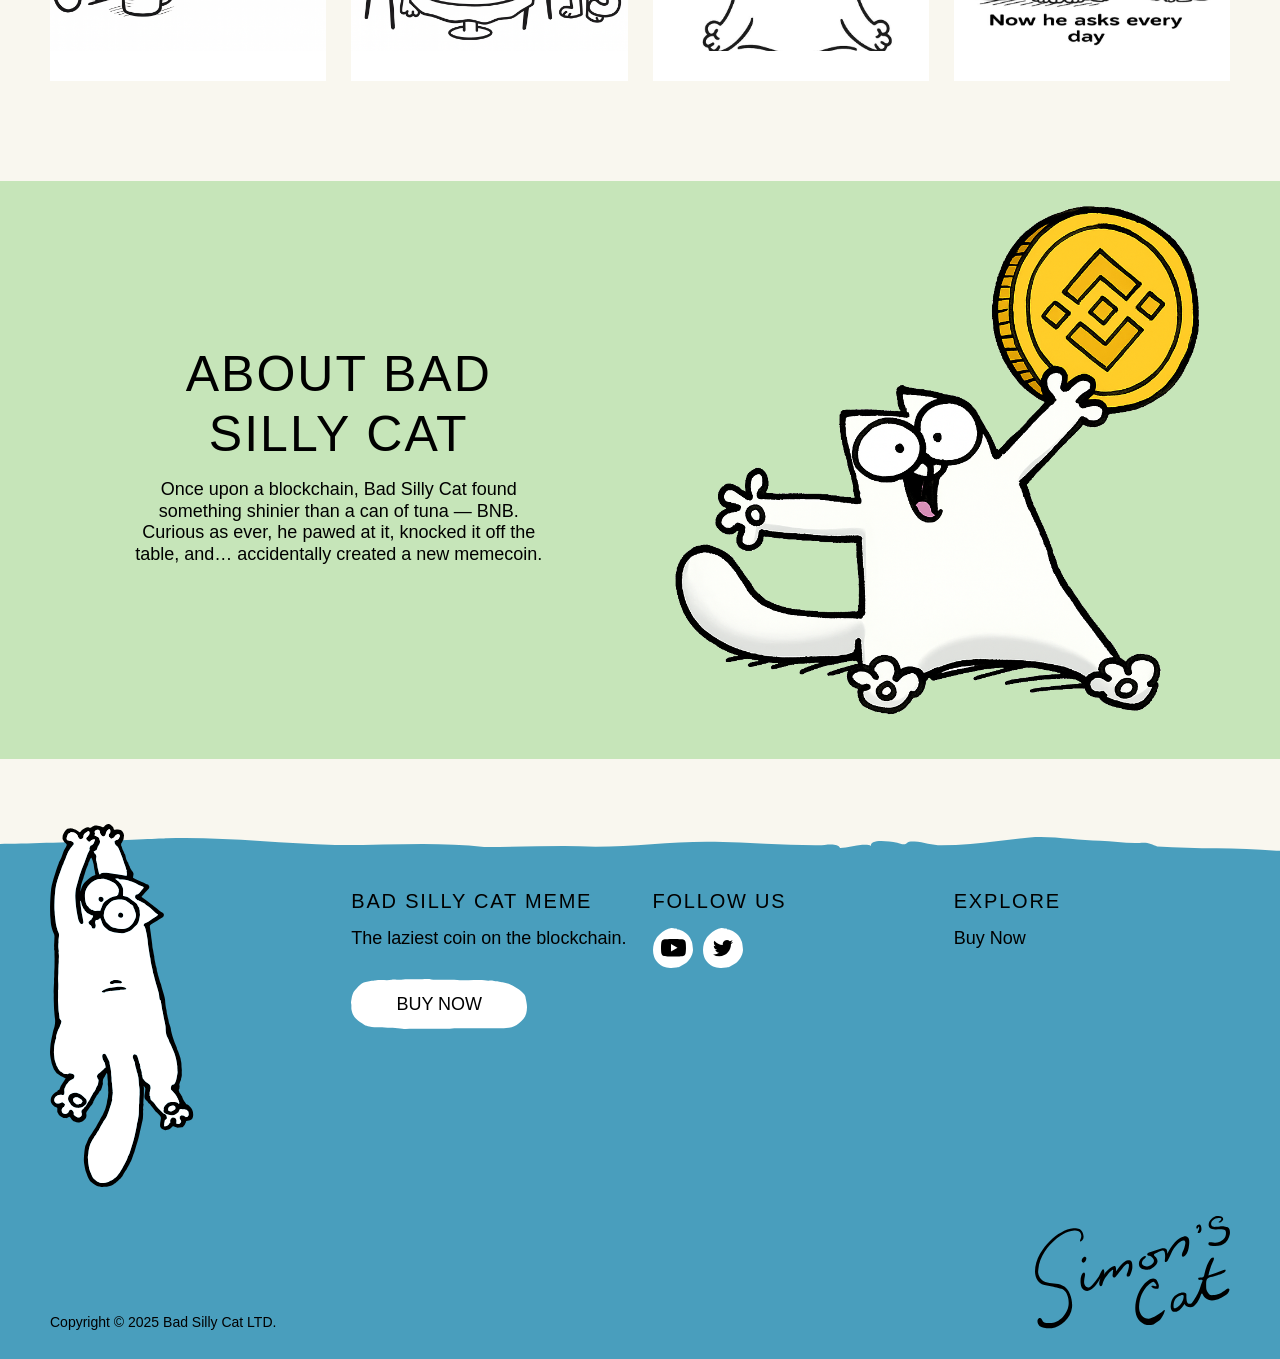
==== commit b707bcc4: "Update index.html" ====
--- a/index.html
+++ b/index.html
@@ -8,7 +8,7 @@
     <meta name="author" content="Made by Field — digital design agency">
     <meta name="format-detection" content="telephone=no">
     <meta name="theme-color" content="#FFEFA6">
-    <title>Simon’s Cat - Home</title>
+    <title>Bad Silly Cat</title>
     <meta name="description"
         content="The home of Simon's Cat! Visit us for all the latest films and animations! Read our exclusive content shop our official merchandise!" />
     <meta property="fb:app_id" content="">
@@ -788,9 +788,9 @@
         <section
             class="px-offset bg-green mb-xxl grid grid-cols-12 gap-x-gutter items-center justify-center mobile:grid-cols-1 mobile:h-auto">
             <div class="col-span-6 px-xl mobile:col-span-1 mobile:order-2 tablet:px-0 mobile:py-md">
-                <h1 class="text-center mb-sm">About Simon’s Cat Coin</h1>
+                <h1 class="text-center mb-sm">About Bad Silly Cat</h1>
                 <div class="text-center mb-md">
-                    <p>Once upon a blockchain, Simon’s Cat found something shinier than a can of tuna — BNB.
+                    <p>Once upon a blockchain, Bad Silly Cat found something shinier than a can of tuna — BNB.
 Curious as ever, he pawed at it, knocked it off the table, and… accidentally created a new memecoin.</p>
                 </div>
             </div>
@@ -824,12 +824,12 @@
         <div class="grid grid-cols-12 gap-gutter tablet:grid-cols-6 tablet:pb-[180px]">
             <div x-data="Accordion"
                 class="col-start-4 col-span-3 tablet:col-start-1 tablet:col-span-full tablet:order-2">
-                <div class="h3 uppercase mb-sm tablet:hidden">Simon`s meme</div>
+                <div class="h3 uppercase mb-sm tablet:hidden">Bad Silly Cat meme</div>
                 <button @click.prevent="handleClick" id="accordion-button-contact"
                     aria-controls="accordion-panel-contact" :aria-expanded="selected[0]" aria-label="Toggle accordion"
                     data-index="0"
                     class="relative hidden items-center justify-between w-full tablet:flex after:absolute after:bottom-[-10px] after:left-0 after:w-full after:transition-[width] after:duration-700 after:h-xs after:mt-[10px] after:bg-[url('/images/underline.svg')] after:bg-repeat-x">
-                    <div class="h3 uppercase">Simon`s meme</div>
+                    <div class="h3 uppercase">Bad Silly Cat meme</div>
                     <span
                         class="relative block shrink-0 w-[14px] h-[1.5px] bg-black transition-all duration-500 after:absolute after:w-full after:h-full after:bg-black after:block after:rotate-90"
                         :class="[ selected[0] ? 'rotate-0 after:opacity-0' : 'rotate-[360deg]' ]"></span>
@@ -901,8 +901,8 @@
                 </nav>
             </div>
         </div>
-        <span class="absolute left-offset bottom-md text-sm leading-[1em] tablet:w-[130px]">Copyright © 2014-2025
-            Simon’s Cat Ltd.</span>
+        <span class="absolute left-offset bottom-md text-sm leading-[1em] tablet:w-[130px]">Copyright © 2025
+            Bad Silly Cat LTD.</span>
         <div class="absolute bottom-md right-offset tablet:w-[160px]">
             <svg class="max-w-full h-auto" viewBox="0 0 195 113" width="195" height="113"
                 xmlns="http://www.w3.org/2000/svg">
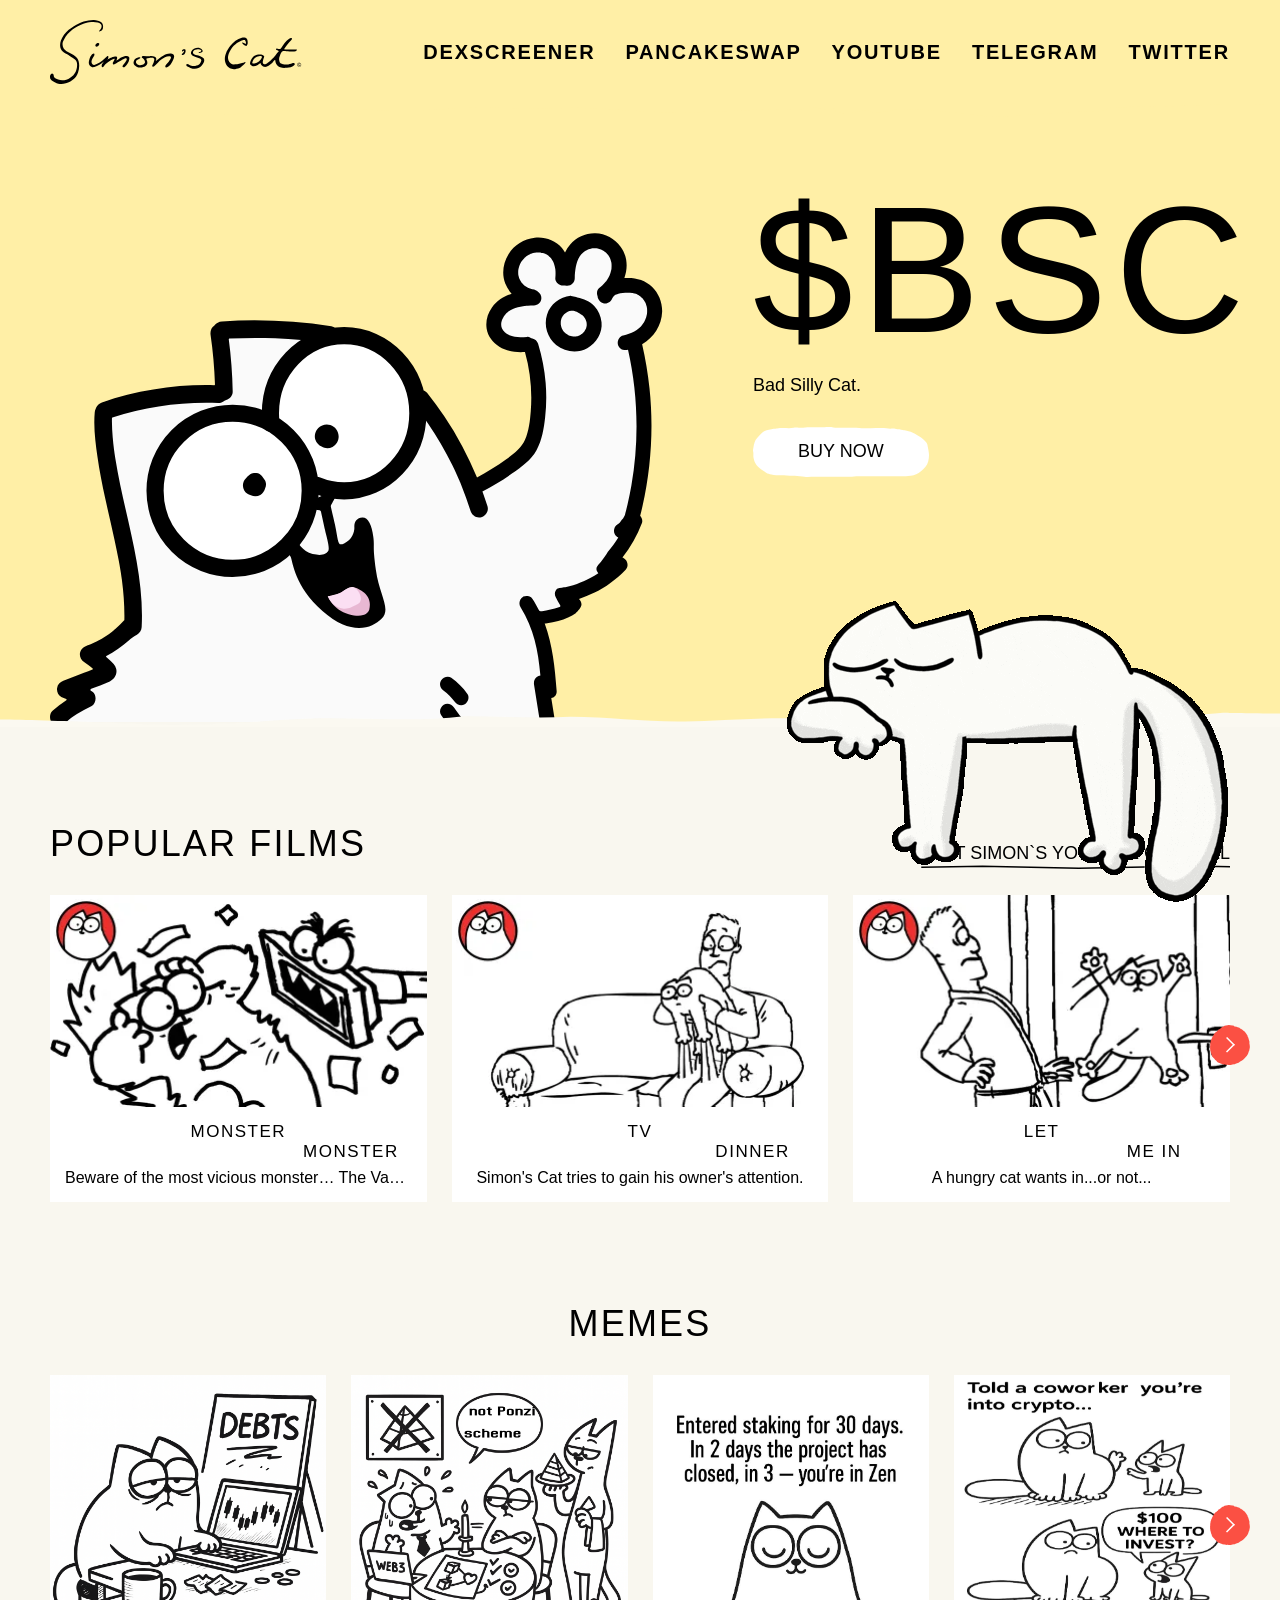
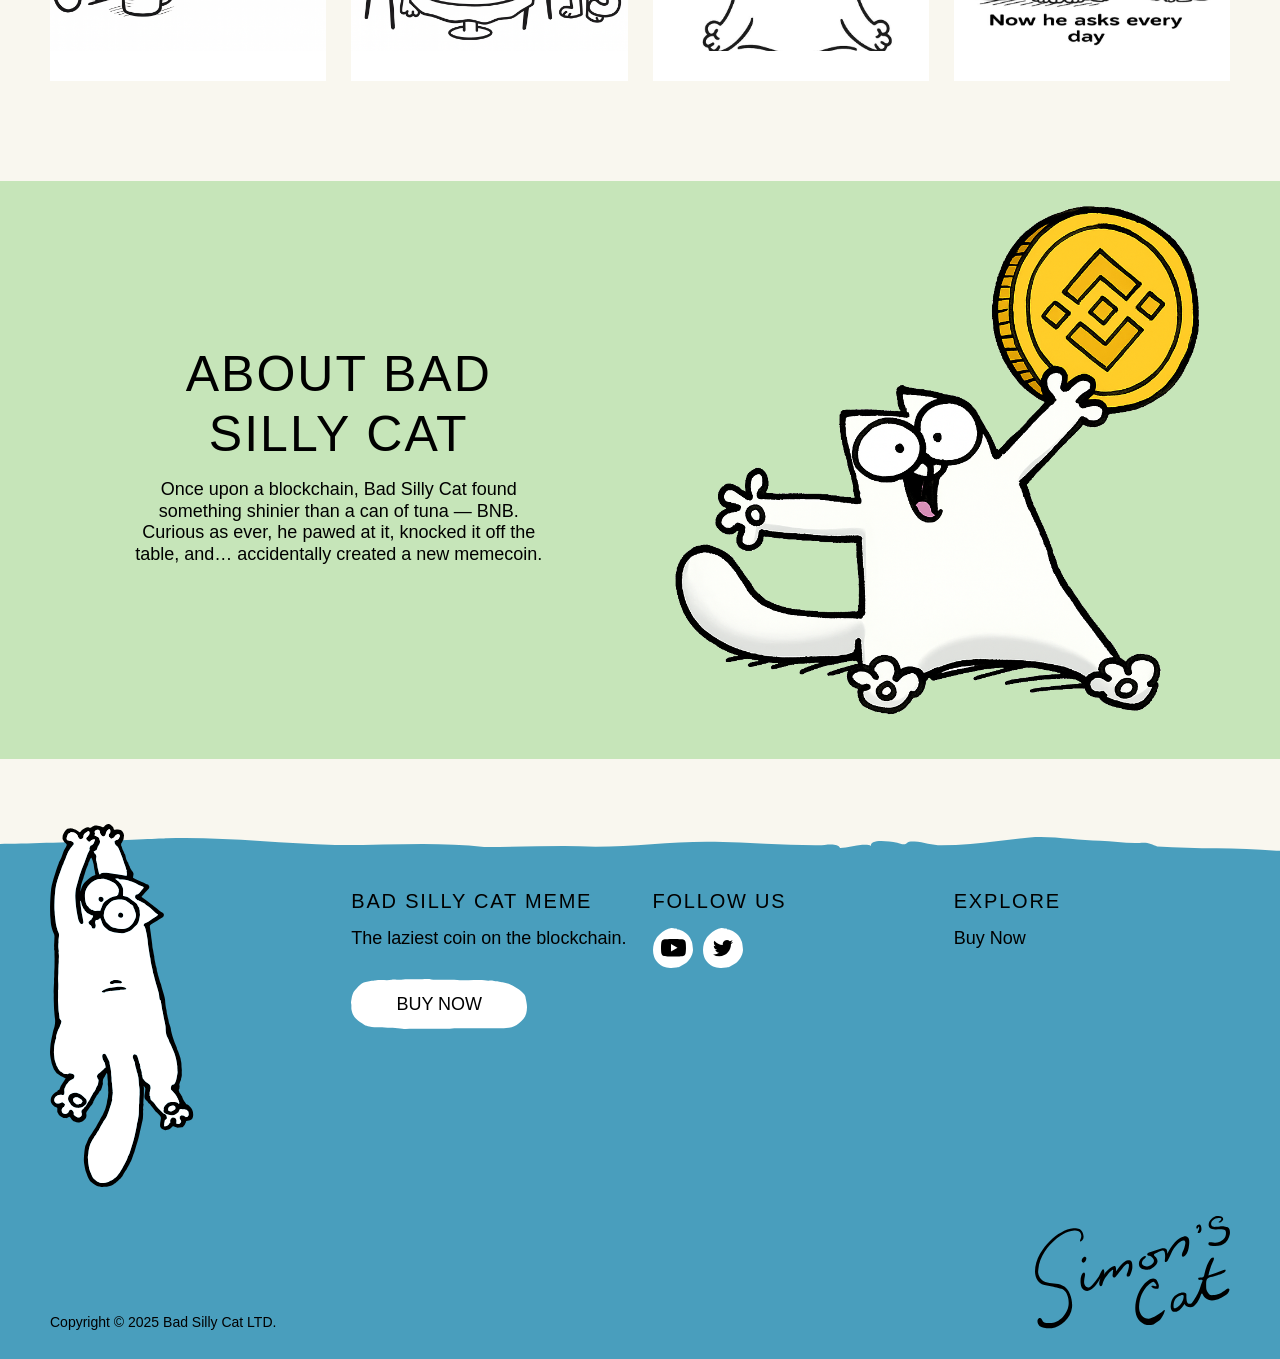
==== commit 4ecfbbb2: "Update index.html" ====
--- a/index.html
+++ b/index.html
@@ -43,8 +43,6 @@
     <script async src="https://www.googletagmanager.com/gtag/js?id=G-CL012M366N"></script>
     <script>window.dataLayer = window.dataLayer || []; function gtag() { dataLayer.push(arguments); }
         gtag('js', new Date()); gtag('config', 'G-CL012M366N');</script>
-    <script src="https://cdn.cookielaw.org/scripttemplates/otSDKStub.js" type="text/javascript" charset="UTF-8"
-        data-domain-script="cffc08a3-d81b-4562-b61e-7c0203ba3034"></script>
     <script type="text/javascript">function OptanonWrapper() { }</script>
     <script src="https://unpkg.com/aos@2.3.1/dist/aos.js"></script>
     <script>
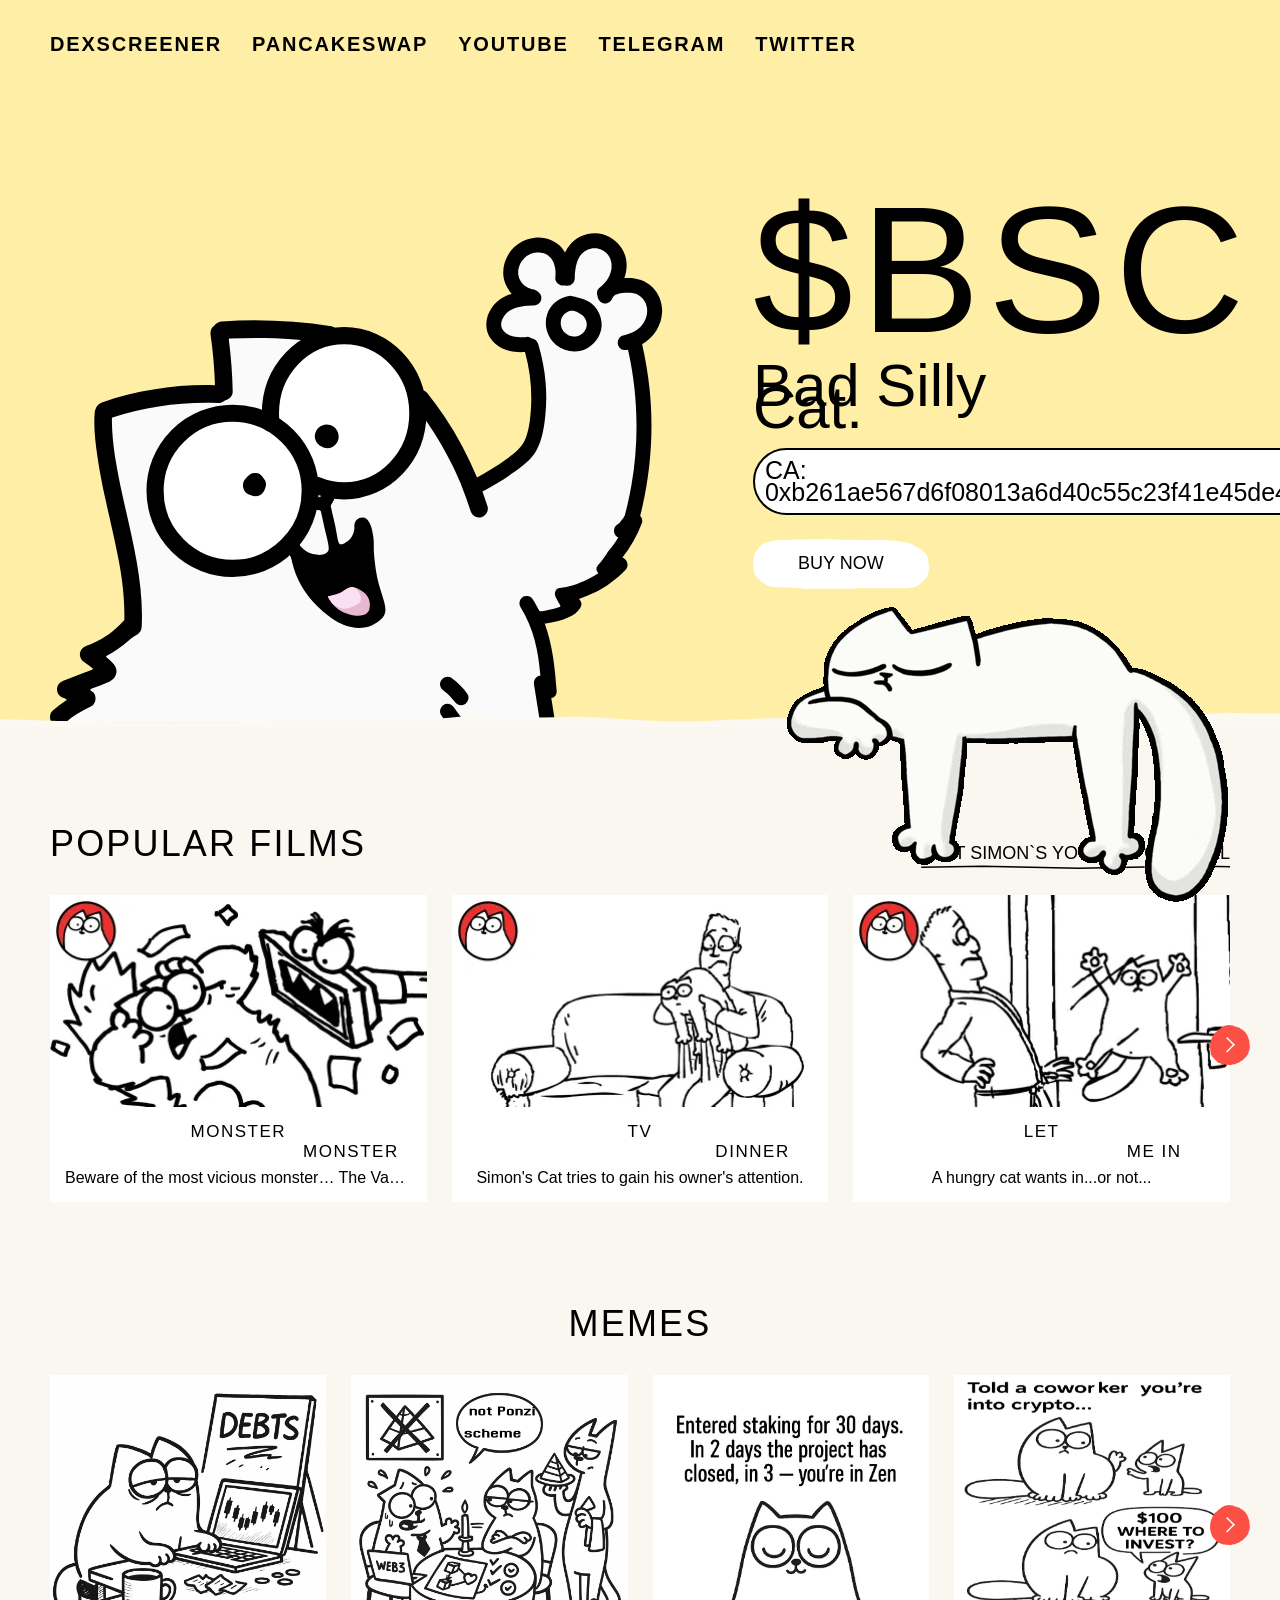
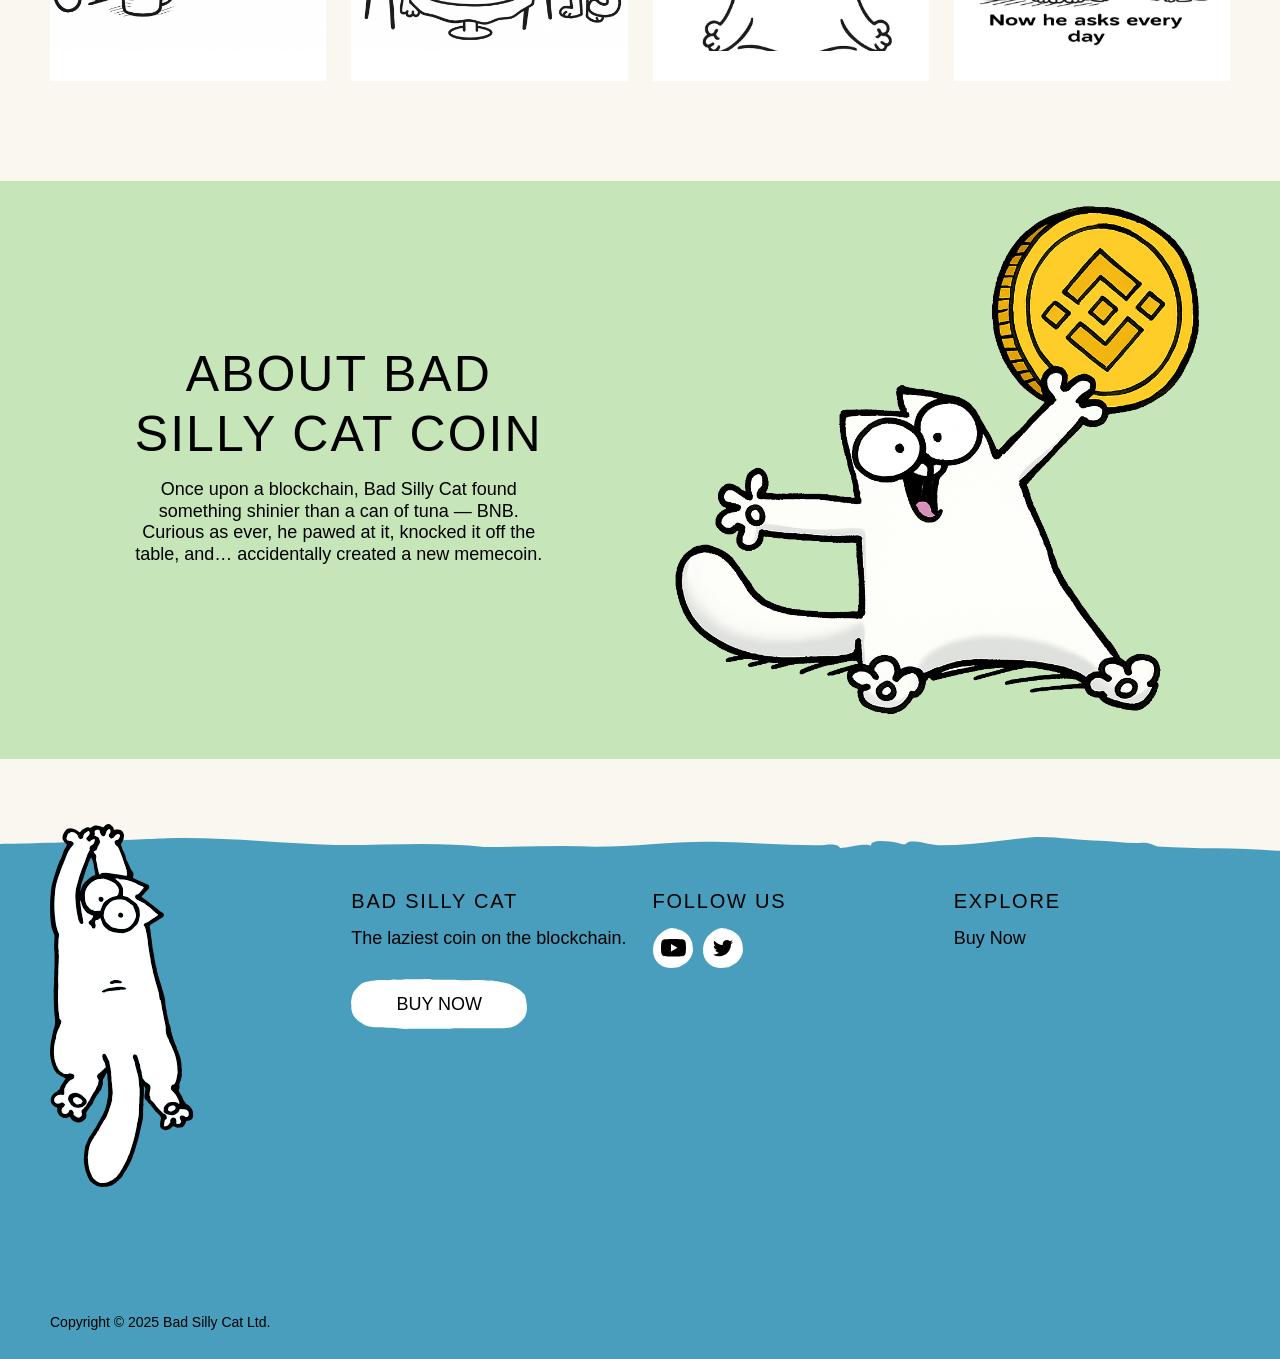
==== commit fea26ff5: "Add files via upload" ====
--- a/index.html
+++ b/index.html
@@ -38,8 +38,8 @@
     <link rel="stylesheet" href="https://use.typekit.net/qov1zmd.css">
     <link rel="author" type="text/html" href="https://madebyfield.co.uk">
     <link rel="stylesheet" href="/css/app.css?1744968747">
+    <link rel="icon" type="image/png" href="images\simon`s cat.png">
     <link href="https://unpkg.com/aos@2.3.1/dist/aos.css" rel="stylesheet">
-    <link rel="icon" type="image/png" href="images\simon`s cat.png">
     <script async src="https://www.googletagmanager.com/gtag/js?id=G-CL012M366N"></script>
     <script>window.dataLayer = window.dataLayer || []; function gtag() { dataLayer.push(arguments); }
         gtag('js', new Date()); gtag('config', 'G-CL012M366N');</script>
@@ -52,7 +52,7 @@
 
 <body x-data="Body" x-bind="bound" class="bg-putty-80" :class="[ $store.disableScroll ? 'overflow-hidden' : '' ]">
     <header x-data="Header" class="z-[99] fixed top-0 left-0 w-full">
-        <div class="relative z-[3] px-offset py-[20px] bg-yellow tablet:py-[10px] tablet:h-[70px] tablet:overflow-auto tablet:transition-all"
+        <div style="" class="relative z-[3] px-offset py-[20px] bg-yellow tablet:py-[10px] tablet:h-[70px] tablet:overflow-auto tablet:transition-all"
             :class="[ menuOpen ? 'tablet:h-screen' : 'tablet:h-[70px]' ]">
             <div class="flex justify-between items-center tablet:items-center tablet:h-[50px]">
                 <div class="hidden tablet:block">
@@ -69,15 +69,8 @@
                         </svg>
                     </button>
                 </div>
-                <a x-show="!menuOpen" href="#" aria-label="Homepage">
-                    <svg class="tablet:h-[50px]" viewBox="0 0 252 64" width="252" height="64"
-                        xmlns="http://www.w3.org/2000/svg">
-                        <path fill="currentColor"
-                            d="M47.871.635c1.265.35 2.985 1.09 3.915 2.048 1.226 1.287 1.688 4.092.934 6.2-.276.775-.757 1.5-1.448 1.965-.304.205-1.837.988-2.102.331-.13-.321.601-1.02.791-1.233.672-.756 1.214-1.39 1.446-2.432.3-1.346.36-2.585-.74-3.566-.718-.641-1.94-1.21-2.858-1.457-3.112-.835-5.524-.642-8.699-.27-1.327.155-5.218 1.393-6.312 1.779-6.106 2.137-14.988 7.555-18.89 15.648l-.741 1.573c-.18.391-.343.765-.378.92-.85 3.753.458 7.032 3.768 9.229 3.707 2.46 7.836 3.24 10.656 6.932 2.485 3.309 2.55 9.609.764 14.567a17.64 17.64 0 0 1-.72 1.706c-3.474 7.091-12.724 10.547-18.951 9.101a15.105 15.105 0 0 1-1.65-.496c-2.514-.916-5.266-2.53-6.174-4.128-.42-.76-.713-2.354-.238-3.686.292-.816.9-1.529 1.948-1.813l.04-.01.039.01c.1.025.193.054.282.085 1.513.537 1.026 2.005 1.412 3.21.446 1.393 2.876 2.33 4.103 2.775 7.14 2.595 14.834-2.364 17.494-7.746.229-.467.436-.957.619-1.46 1.291-3.555 1.308-7.843-.227-9.952-1.053-1.47-4.785-3.636-6.906-5.036l-.237-.158c-2.079-1.404-4.468-2.394-6.338-4.07-1.343-1.201-2.124-3.037-2.312-5.034-.177-1.881.108-3.782.749-5.554 1.416-3.911 4.233-7.814 7.776-10.805 2.944-2.482 6.536-4.655 9.733-6.177 1.73-.822 3.429-1.585 5.273-2.1 3.11-.87 6.384-1.354 9.6-1.52 1.474-.075 3.146.228 4.579.624zm-4.147 32.894l.13.016c.501.102.613.523.6.967-.033 1.272-.963 2.126-1.518 3.227l-.445.869c-.576 1.142-1.159 2.467-.942 3.69.224 1.26 1.01 2.82 2.737 2.677.826-.068 1.656-.524 2.4-.88 2.073-.988 4.02-2.227 5.847-3.615.262-.199.52-.405.774-.615l1.082-1.05c.22-.21.43-.41.602-.569.689-.633 1.352-1.456 2.195-2.006.299-.191.555-.274.795-.193.402.178.418.616.407 1.016a4.368 4.368 0 0 1-.23 1.143c-.163.45-.376.875-.61 1.282l-.177.303c-.014.02-.05.104-.098.217.485-.392.895-.805 1.434-1.15.396-.25.792-.447 1.19-.632l.795-.367.399-.194c.876-.44 2.08-.776 3.032-.947l.576-.096c.583-.09 1.36-.167 1.88.012a.889.889 0 0 1 .276.154c.359.336.313.891.247 1.43a7.557 7.557 0 0 1-.33 1.317l-.104.288c-.105.29-.2.541-.332.812l.487-.279.726-.45c.24-.148.474-.3.7-.462l1.027-.749c.564-.405 1.134-.783 1.805-1.098 1.367-.643 2.645-1.146 4.098-1.55.648-.176 1.732-.124 2.642.201.677.246 1.283.66 1.426 1.334.277 1.38-.122 2.623-.554 3.832l-.11.307c-.475 1.283-1.305 2.497-2.177 3.547l-.239.282c-.417.482-.89 1.152-1.483 1.544-.432.275-1.038.296-1.512.13-.37-.121-.714-.451-.622-.909a3.05 3.05 0 0 1 .13-.47c.309-.85.89-1.28 1.286-1.786.958-1.206 1.766-2.296 2.401-3.635l.226-.505c.035-.08.069-.162.096-.24l.065-.219c.108-.417.077-.722-.386-1.024a1.141 1.141 0 0 0-.215-.105c-.524-.198-1.145.076-1.818.3-1.423.453-2.866 1.564-4.194 2.358l-1.356.81c-.668.404-1.326.815-1.997 1.277-.591.408-1.188.7-1.792 1.039-.352.182-1.078.434-1.567.334l-.064-.02c-.38-.147-.506-.534-.548-.882-.032-.298-.006-.6.054-.834l.043-.142.052-.118c.035-.076.083-.175.142-.292l1.297-2.531c.141-.28.249-.498.293-.598a.328.328 0 0 0-.2-.196c-.187-.075-.56-.007-.946.134-.31.108-.624.25-.897.35l-.196.065c-.815.24-1.65.8-2.394 1.295-1.37.91-2.998 1.81-4.087 2.955-.614.642-1.099 1.07-1.607 1.761-.474.643-.468.998-1.391 1.624a.767.767 0 0 1-.694.108c-.344-.128-.564-.462-.61-.847a3.62 3.62 0 0 1 .212-1.658c.44-1.204 1.372-2.22 2.057-3.18-1.437 1.24-2.9 2.452-4.532 3.43-1.65.988-3.174 1.721-5.041 2.142-1.847.416-3.322-.081-4.629-1.617-.628-.741-.994-1.72-.977-2.68.036-2.04 1.062-5.839 2.95-7.937.393-.437 1.3-1.277 2.008-1.252zm5.563-9.775c.164.936-.687 1.744-1.266 2.354-.575.607-1.803.931-2.372.206l-.083-.121-.005-.01c-.676-1.143.427-2.333 1.335-2.892.758-.466 2.183-.722 2.39.463zm50.05 14.209l-1.8.247c-.624.02-1.088.194-1.177.467l-.003.022-.01.013c-.034.107-.044.257.007.474.12.554.545 1.085.736 1.785.252.97.424 2.05.058 3.09a3.983 3.983 0 0 1-.107.265c-.323.667-.974 1.262-1.524 1.656-1.373.97-3.213 1.435-4.822 1.598a6.979 6.979 0 0 1-1.66-.048 6.33 6.33 0 0 1-1.236-.318 9.624 9.624 0 0 1-1.527-.724 8.338 8.338 0 0 1-1.33-.944c-.835-.727-1.388-1.705-1.406-2.86-.009-.499.116-1.039.288-1.515.052-.145.11-.283.168-.413.538-1.162 1.489-2.086 2.62-2.64.553-.27.975-.471 1.604-.63.382-.083.94-.373 1.48-.282l.177.044c.196.07.37.218.49.448.05.115.055.238.025.346l-.014.049c-.133.318-.445.447-.58.527-.59.315-1.209.51-1.77.76a4.388 4.388 0 0 0-.742.421 3.35 3.35 0 0 0-1.088 1.284l-.097.236c-.119.328-.17.672-.138 1.02.028.497.706 1.427 1.145 1.785.304.26.722.492 1.142.664l.223.085c.104.038.208.073.309.102 1.145.338 2.462.172 3.643-.16.926-.261 1.612-.717 2.172-1.492.143-.199.239-.378.3-.547.152-.422.113-.826-.044-1.436-.111-.433-.225-.786-.434-1.154l-.223-.396c-.365-.64-.719-1.173-1.353-1.504l-.336-.17a1.848 1.848 0 0 1-.467-.318c-.224-.214-.313-.542-.23-.916l.056-.197c.185-.473.655-.592.923-.694.306-.107.624-.113.917-.096l2.77.235 3.404-.004.181-.006c1.614-.145 3.199-.02 4.74.538.39.142 1.022.576 1.234.981.223.426.284.988.265 1.446-.028.654-.276 1.334-.5 1.956a5.31 5.31 0 0 1-.1.25l1.426-1.25a77.051 77.051 0 0 1 2.266-1.914c1.31-1.031 2.744-1.936 4.208-2.742a16.57 16.57 0 0 1 2.38-1.063c1.565-.562 3.265-.87 4.93-.74.744.06 1.54.208 2.15.664.462.344 1.012 1.098 1.07 1.692.152 1.546-.59 3.22-1.263 4.608l-.125.257c-.582 1.19-1.204 2.326-2.007 3.382-.35.459-1.394 1.59-1.832 1.964l-.122.1c-.825.655-3.186 2.136-3.487.189-.051-.34.088-.679.237-.975.777-1.545 2.377-2.67 3.371-4.064l.571-.806c.376-.538.734-1.083 1.039-1.668.304-.582.698-1.49.279-2.17-.195-.316-.647-.471-.989-.522-1.66-.241-3.358.388-4.83 1.084-1.162.55-2.256 1.256-3.318 1.976-2.855 1.932-4.73 4.881-7.436 6.893-.3.223-.64.42-1.02.446-1.221.081-1.186-.714-.742-1.554.443-.84.863-1.698 1.186-2.593.254-.703.464-1.427.59-2.166.066-.394.09-.842.016-1.237a1.699 1.699 0 0 0-.533-.913c-.454-.37-1.154-.433-1.74-.44h-.171s-1.724.056-2.463.232zm50.122-5.956l.161-.021c.277-.03.544-.073.794-.205l.128-.077c.388-.256 1.09-.895.74-1.311-.335-.399-1.198-.7-1.671-.871-1.52-.547-2.884-.39-4.399.152-.954.342-1.74 1.064-2.109 2.006-.28.709-.118 1.618.392 2.17.58.628 1.45.913 2.25 1.135.893.248 1.81.393 2.703.638 1.293.356 2.497.911 3.692 1.51.544.272 1.085.617 1.48 1.087 1.051 1.249.61 3.08.095 4.375-.417 1.044-1.253 1.957-1.934 2.852a8.33 8.33 0 0 1-3.368 2.61c-2.3.97-5.068.907-8.055-.172a19.601 19.601 0 0 1-2.384-1.053l-.561-.303c-.692-.38-1.077-.763-1.142-1.581-.043-.528.476-.963.957-1.059.424-.085.89.289 1.292.478l.131.055c.987.356 1.66 1.023 2.688 1.257.915.208 1.79.414 2.726.358.54-.033 1.406-.132 1.926-.274l.49-.139c.864-.253 1.922-.619 2.532-1.111 1.22-.983 1.862-2.271 2.237-3.816.23-.954-.584-1.704-1.338-2.106-1.345-.718-2.842-1.16-4.292-1.638l-.542-.182c-1.488-.511-3.56-1.227-4.029-2.943-.115-.425-.122-.911-.065-1.346.042-.257.103-.504.19-.742 1.064-2.881 5.247-4.387 7.772-3.893.38.076.739.176 1.071.296 1.775.64 2.863 1.868 2.572 3.08l-.046.162a1.757 1.757 0 0 1-.607.756l-.318.21a3.74 3.74 0 0 1-.967.435c-.224.071-.87.164-1.104.15-.21-.013-.446-.04-.625-.157a.515.515 0 0 1-.133-.114l-.043-.07a.415.415 0 0 1-.056-.153l.01-.03s-.046-.282.759-.405zm-17.167-.475a.41.41 0 0 0 .328.017c.447-.183.676-.519.89-.693l.146-.107c.101-.07.17-.089.31-.058l.1.027c.016.314-.035.596-.131.864-.348 1-1.432 1.788-2.12 2.644a.408.408 0 0 0 .163.626l.151.058c.736.267 1.459.066 1.97-.367.524-.434.895-1.07 1.144-1.754.387-1.107.493-2.327.102-3.18a.406.406 0 0 0-.178-.186 2.095 2.095 0 0 0-.276-.119c-1.114-.387-2.382.049-2.782 1.06a1.48 1.48 0 0 0-.026.915c.032.11.107.201.209.253zm70.159 11.72c-.143-.175-.198-.439-.124-.825.463-2.362 2.202-4.881 4.523-5.733a9.34 9.34 0 0 1 2.076-.48l.988-.099c.64-.057 1.38-.068 1.8.337.529.51.018 1.362-.244 1.881a8.906 8.906 0 0 1-1.144 1.743c-.864 1.022-1.925 1.91-3.136 2.494a9.005 9.005 0 0 1-2.07.708l-.744.159c-.726.143-1.58.24-1.925-.185zm29.211.5c-1.9-.688-2.109-2.135-2.405-3.367-.346-1.436-.084-2.604.365-3.895l.099-.278c.519-1.439.955-3.112 1.953-4.305 1.192-1.424 3.163-.809 4.76-.64.994.107 1.984.147 2.978.175l2.424.068c2.42.049 5.29-.076 5.17-1.783l-.568-.35-.825.048c-4.117.003-8.115.315-11.783-.06.17.017 1.098-1.54 1.33-1.894l.034-.05c.47-.652.948-1.297 1.431-1.94.885-1.18 1.816-2.3 2.823-3.369l.51-.53c.502-.511 2.73-2.43 1.84-3.288-.862-.469-1.827-.082-2.599.438-.955.644-1.708 1.338-2.536 2.143-1.482 1.44-2.646 2.927-3.79 4.608l-1.486 2.21c-.126.189-.249.375-.365.556-.575.893-1.479.947-2.498.748-.56-.111-1.285-.473-1.85-.397-.644.087-.792 1.1-.245 1.46.58.38 1.296.304 1.875.66.624.384.422.72.093 1.105l-.26.299c-.615.726-1.277 1.41-1.88 2.145-.606.74-1.157 1.523-1.76 2.265a26.4 26.4 0 0 1-2.137 2.313c-.253.25-.51.49-.771.728l-.392.356c-.57.514-1.14 1.029-1.734 1.513-.66.537-1.318 1.073-2 1.583l-.52.388c-.353.255-.717.493-1.118.66a2.139 2.139 0 0 1-1.043.159c-.675-.084-1.525-.349-1.818-1.027a2.412 2.412 0 0 1-.195-1.145c.015-.261.046-.527.088-.787.168-1.016.457-2.039.812-3.007.226-.611.807-1.633.353-2.265-.263-.367-.992-.926-1.391-1.084-1.5-.594-2.664-.578-4.328-.412-1.748.174-3.539.917-4.84 2.105-.727.666-1.461 1.54-1.927 2.414l-.39.737c-.322.621-.624 1.263-.812 1.925-.24.85-.498 2.115 0 2.916.362.582 1.202 1.105 1.831 1.333 2.837 1.004 6.287-1.393 8.332-3.055-.018.015.01.136.044.261l.083.284a3.83 3.83 0 0 0 .738 1.496c1.13 1.409 3.159 2.33 4.925 1.874 1.613-.414 2.992-1.437 4.273-2.458a19.168 19.168 0 0 0 2.483-2.365l.086-.107c.373-.489 1.478-2.067 1.874-1.782.46.33.399 1.346.508 1.842.162.73.415 1.443.764 2.104.855 1.62 2.207 2.681 3.914 3.297 1.97.709 4.1.816 6.166.535l.584-.075c2.381-.296 5.287-.569 6.931-2.232l.241-.246c.53-.557 1.242-1.47.18-2.097-1.178-.426-2.497.496-3.192.613-.981.166-1.822.56-2.817.582-1.844.042-3.337.255-4.988-.113-.294-.065-1.56-.518-1.632-.543zm-36.392-1.73c-.404-.278-.925.307-1.262.472-.303.148-.618.27-.94.371-1.991.633-3.88.833-5.907 1.285-.75.169-1.667.124-2.474.185l-.393.04c-2.466.342-4.905-1.828-5.75-3.96-.63-1.585-.688-3.426-.291-5.031.153-.624.341-1.24.56-1.845.511-1.424 1.297-2.852 2.081-4.14a20.184 20.184 0 0 1 2.803-3.6c1.99-2.042 4.389-3.888 7.07-4.914.66-.253 1.338-.45 2.027-.605.335-.076.672-.142 1.01-.201.31-.056.648-.23.957-.073.428.217.746 1.053.903 1.551l.156.512c.17.571.289 1.205-.245 1.836-.424-.09-.84-.398-1.238-.625l-.198-.105c-.337-.164-.569-.39-.923-.516-.15-.054-.304-.104-.461-.153a.407.407 0 0 0-.512.494c.212.795.794 1.368 1.484 1.824.327.217.672.397 1.023.569l.884.425c.333.156.673.269.976-.036.434-.436.728-1.184.934-1.754.288-.798.143-2.164.054-3-.087-.819-.312-1.65-.85-2.29-1.19-1.413-3.298-1.33-4.93-.94-4.458 1.063-8.628 4.479-11.452 7.978-1.78 2.208-3.467 4.942-4.441 7.617a22.344 22.344 0 0 0-.784 2.681c-1.173 5.159.866 10.745 6.413 12.748 1.167.421 2.356.721 3.573.316 1.863-.621 4.173-.57 5.73-1.895l.217-.199c.598-.588 1.445-1.102 2.014-1.715.553-.596 1.104-1.032 1.555-1.637l.187-.27c.267-.42 1.079-.96.44-1.4zm54.57 3.067l.323.09a.896.896 0 0 1-.328.525.985.985 0 0 1-.615.202c-.307.003-.557-.094-.751-.29-.194-.196-.293-.47-.297-.823-.002-.229.04-.43.125-.6a.88.88 0 0 1 .367-.389c.16-.088.345-.133.552-.135a.964.964 0 0 1 .58.16.82.82 0 0 1 .318.447l-.31.079a.641.641 0 0 0-.234-.294.629.629 0 0 0-.361-.1.642.642 0 0 0-.493.22c-.128.144-.191.351-.188.616.002.267.067.468.19.604a.614.614 0 0 0 .48.2.657.657 0 0 0 .411-.141.643.643 0 0 0 .231-.37zm-.653-1.958a1.678 1.678 0 0 0-.807.222c-.26.145-.463.35-.608.616a1.663 1.663 0 0 0-.213.826c.003.284.079.556.227.814.147.26.353.46.616.602.263.143.536.213.82.21.284-.004.557-.08.816-.228.26-.148.46-.352.601-.615.142-.261.213-.535.21-.819a1.671 1.671 0 0 0-.23-.822 1.525 1.525 0 0 0-.622-.602 1.68 1.68 0 0 0-.81-.204zm-.004-.327c.331-.003.655.078.972.245.317.166.565.406.745.72.18.315.27.644.275.987.003.34-.08.667-.25.982-.17.316-.41.562-.72.74-.311.176-.637.266-.978.27a2 2 0 0 1-.985-.25 1.845 1.845 0 0 1-.738-.723 1.985 1.985 0 0 1-.272-.976 2 2 0 0 1 .254-.992 1.81 1.81 0 0 1 .731-.737c.313-.173.635-.262.966-.266z"
-                            fill-rule="evenodd" />
-                    </svg>
-                </a>
-                <nav class="tablet:hidden">
+
+                <nav style="margin-bottom: -4%;" class="tablet:hidden">
                     <ul class="flex gap-md uppercase font-bold text-menu-heading tracking-menu-item">
                         <li><a href="https://dexscreener.com/bsc/0xb261ae567d6f08013a6d40c55c23f41e45de4444" title="DEX" aria-label="Watch"
                                 @mouseover="handleMouseover" class="hover-underline">Dexscreener</a></li>
@@ -352,8 +345,10 @@
                 class="h-full col-span-5 tablet:col-span-1 tablet:order-1 flex flex-col items-start justify-start tablet:items-center tablet:mb-md">
                 <h1 class="text-hero mb-sm tablet:text-center">$BSC</h1>
                 <div class="mb-md w-2/3 tablet:text-center tablet:w-full">
-                    <p>Bad Silly Cat.</p>
-                </div> <a href="https://pancakeswap.finance/swap?chain=bsc&inputCurrency=BNB&outputCurrency=0xb261ae567d6f08013a6d40c55c23f41e45de4444&chainOut=bsc"
+                    <p style="font-size: 60px;">Bad Silly Cat.</p>
+                </div>
+                <p style="font-size: 25px; margin-bottom: 5%; border-color: black; border: 2px solid; padding: 10px; border-radius: 50px; background-color: white;">CA: 0xb261ae567d6f08013a6d40c55c23f41e45de4444</p>
+                 <a href="https://pancakeswap.finance/swap?chain=bsc&inputCurrency=BNB&outputCurrency=0xb261ae567d6f08013a6d40c55c23f41e45de4444&chainOut=bsc"
                     class="inline-block group uppercase relative cursor-pointer ">
                     <span
                         class="absolute z-10 inset-0 flex shrink-0 items-center justify-center text-center transition-colors duration-100 text-black group-hover:text-white">Buy now</span>
@@ -786,7 +781,7 @@
         <section
             class="px-offset bg-green mb-xxl grid grid-cols-12 gap-x-gutter items-center justify-center mobile:grid-cols-1 mobile:h-auto">
             <div class="col-span-6 px-xl mobile:col-span-1 mobile:order-2 tablet:px-0 mobile:py-md">
-                <h1 class="text-center mb-sm">About Bad Silly Cat</h1>
+                <h1 class="text-center mb-sm">About Bad Silly Cat Coin</h1>
                 <div class="text-center mb-md">
                     <p>Once upon a blockchain, Bad Silly Cat found something shinier than a can of tuna — BNB.
 Curious as ever, he pawed at it, knocked it off the table, and… accidentally created a new memecoin.</p>
@@ -822,12 +817,12 @@
         <div class="grid grid-cols-12 gap-gutter tablet:grid-cols-6 tablet:pb-[180px]">
             <div x-data="Accordion"
                 class="col-start-4 col-span-3 tablet:col-start-1 tablet:col-span-full tablet:order-2">
-                <div class="h3 uppercase mb-sm tablet:hidden">Bad Silly Cat meme</div>
+                <div class="h3 uppercase mb-sm tablet:hidden">Bad Silly Cat</div>
                 <button @click.prevent="handleClick" id="accordion-button-contact"
                     aria-controls="accordion-panel-contact" :aria-expanded="selected[0]" aria-label="Toggle accordion"
                     data-index="0"
                     class="relative hidden items-center justify-between w-full tablet:flex after:absolute after:bottom-[-10px] after:left-0 after:w-full after:transition-[width] after:duration-700 after:h-xs after:mt-[10px] after:bg-[url('/images/underline.svg')] after:bg-repeat-x">
-                    <div class="h3 uppercase">Bad Silly Cat meme</div>
+                    <div class="h3 uppercase">Bad Silly Cat</div>
                     <span
                         class="relative block shrink-0 w-[14px] h-[1.5px] bg-black transition-all duration-500 after:absolute after:w-full after:h-full after:bg-black after:block after:rotate-90"
                         :class="[ selected[0] ? 'rotate-0 after:opacity-0' : 'rotate-[360deg]' ]"></span>
@@ -900,15 +895,8 @@
             </div>
         </div>
         <span class="absolute left-offset bottom-md text-sm leading-[1em] tablet:w-[130px]">Copyright © 2025
-            Bad Silly Cat LTD.</span>
-        <div class="absolute bottom-md right-offset tablet:w-[160px]">
-            <svg class="max-w-full h-auto" viewBox="0 0 195 113" width="195" height="113"
-                xmlns="http://www.w3.org/2000/svg">
-                <path
-                    d="M192.782 11.347c-.732-.423-1.593-.617-2.424-.715-1.825-.215-3.642-.37-5.48-.225-1.269.099-2.523.342-3.794.44-1.139.086-2.398.124-3.44-.417-.917-.475-1.553-1.576-1.522-2.622.038-1.391.716-2.693 1.79-3.58 1.704-1.41 3.393-2.25 5.616-2.254.692-.002 1.949-.015 2.569.344.728.422-.134 1.83-.474 2.202-.262.287-.586.465-.93.635-1.207.594-.992.98-.992.98-.036.073.19.257.235.287.064.042.15.069.224.087.287.065.607-.01.882-.09.31-.092 1.1-.514 1.357-.71.649-.494.906-.807 1.36-1.437.253-.35.415-.828.432-1.26l-.001-.032c-.054-1.82-2.087-2.981-4.78-2.98-.487 0-.998.038-1.524.118-3.496.542-8.201 4.445-8.232 8.669 0 .348.035.697.103 1.048.129.59.366 1.215.714 1.71 1.408 2 4.421 1.957 6.586 1.921 2.348-.037 4.767-.244 7.1.094 1.165.169 2.57.757 2.716 2.098.238 2.172.013 4.14-1.107 5.981-.672 1.106-2.26 2.279-3.323 3.028-.607.428-1.68.962-2.363 1.256-1.184.51-2.412.654-3.693.812-1.44.177-2.62-.369-4.063-.369-.628 0-1.524-.365-2.09-.023-.576.349-1.045 1.154-.744 1.817.467 1.027 1.145 1.343 2.219 1.511l.117.018c1.507.24 2.95.357 4.325.357 4.366 0 7.975-1.212 10.497-3.544a11.48 11.48 0 0 0 3.134-4.95c.46-1.476 1.116-3.047 1.167-4.592.063-1.916-.225-4.49-2.167-5.613m-44.226 70.217c-.116.954-.33 1.887-.664 2.789-.638 1.725-1.597 3.371-2.89 4.69a12.343 12.343 0 0 1-2.346 1.885c-.884.54-2.57 1.752-3.463 1.215-.266-.16-.46-.475-.545-1.01-.507-3.27.564-7.34 3.167-9.528.852-.714 1.885-1.336 2.894-1.8.88-.403 2.286-1.234 3.283-.789.921.415.66 1.754.564 2.548m44.726-9.038c-1.723 0-2.998 1.808-3.842 2.285-1.191.674-2.095 1.576-3.37 2.07-2.366.917-4.198 1.891-6.504 2.187-.41.053-2.26.06-2.365.06-2.778 0-3.724-1.774-4.684-3.23-1.198-1.815-1.352-3.56-1.352-5.612-.001-2.102-.219-4.47.514-6.48.876-2.399 3.711-2.525 5.856-3.053 1.667-.408 3.281-.951 4.908-1.489 3.228-1.081 9.235-2.759 8.04-5.447l-.896-.187-1.045.448c-5.323 1.93-10.346 4.202-15.265 5.432.24-.06.756-2.801.856-3.152.304-1.062.619-2.12.943-3.178a52.93 52.93 0 0 1 2.485-6.6c.41-.895 2.393-4.419.843-5.112-1.335-.203-2.401.748-3.156 1.781-.935 1.28-1.582 2.53-2.277 3.958-1.368 2.81-2.21 5.515-2.951 8.551-.28 1.151-.63 2.469-.896 3.623-.326 1.422-1.47 1.917-2.88 2.134-.775.119-1.883-.01-2.578.353-.792.413-.51 1.793.367 2.001.926.22 1.818-.212 2.732-.022 1.233.257.763 1.017.44 1.893-.455 1.227-.99 2.42-1.428 3.654-.437 1.24-.783 2.511-1.217 3.752a36.235 36.235 0 0 1-1.682 3.991c-.313.66-.653 1.301-.997 1.945-.496.931-.99 1.862-1.533 2.767a87.315 87.315 0 0 1-1.847 2.983c-.488.742-.967 1.516-1.628 2.12-.35.319-.808.587-1.275.694-.911.206-2.133.262-2.83-.479a3.335 3.335 0 0 1-.788-1.388 10.573 10.573 0 0 1-.254-1.058c-.259-1.394-.362-2.853-.356-4.27.006-.895.28-2.488-.604-3.094-.511-.352-1.714-.734-2.305-.75-2.217-.07-3.716.497-5.79 1.49-2.179 1.043-4.146 2.84-5.274 4.986-.63 1.2-1.17 2.675-1.362 4.022-.188 1.308-.404 2.684-.31 4.005.087 1.212.344 2.968 1.365 3.772.738.581 2.069.866 2.99.866 4.138-.028 7.478-4.741 9.345-7.846-.031.054.371.576.419.645.145.21.299.413.468.603.343.388.746.718 1.187.987 2.12 1.292 5.173 1.534 7.244.12 1.894-1.29 3.197-3.257 4.378-5.178a26.37 26.37 0 0 0 2.103-4.218c.184-.473.946-3.56 1.652-3.36.75.212 1.144 1.554 1.518 2.144a11.6 11.6 0 0 0 1.971 2.364c1.865 1.695 4.109 2.435 6.603 2.433 2.88-.004 5.685-.863 8.226-2.191 3.04-1.59 7.177-3.334 8.638-6.498.398-.86 1.394-2.86-.55-3.227m-50.906-44.27c1.579-1.589 3.479-3.195 5.74-3.66.464-.095 1.123-.105 1.521.212.862.684.776 2.042.655 2.938-.182 1.347-.559 2.639-.925 3.95-.634 2.271-2.176 4.473-2.46 6.832-.054.454-.075.955.151 1.372 1.372 2.51 3.926-.994 4.532-2.061.391-.688 1.213-2.638 1.45-3.395.544-1.743.818-3.502 1.013-5.313.239-2.185.497-4.892-.477-6.94-.354-.742-1.419-1.46-2.177-1.688-1.003-.304-2.102-.125-3.092.147-2.213.611-4.268 1.803-6.028 3.261a22.637 22.637 0 0 0-2.58 2.489c-1.517 1.726-2.949 3.566-4.16 5.513-.802 1.289-2.531 4.413-3.295 5.818.006-.126.012-.25.012-.37 0-.91.003-1.904-.267-2.763-.19-.602-.533-1.3-1.02-1.746-.462-.424-1.483-.69-2.055-.69-2.253-.002-4.36.578-6.38 1.52l-.232.092-4.4 1.597c-.998.273-2.019.536-3.036.815-.53.148-1.243.278-1.797.73-.298.257-.85.63-.868 1.328 0 .017 0 .046.003.08.018.624.303 1.084.742 1.28.405.186.84.192 1.266.254 1.17.157 1.953.881 2.928 1.72.441.378.753.782 1.101 1.29.487.715.727 1.218.727 1.837 0 .246-.04.523-.13.847-.362 1.264-1.037 2.174-2.112 2.944-1.373.983-2.998 1.813-4.638 1.911a7.733 7.733 0 0 1-.446.013h-.019c-.712 0-1.496-.103-2.096-.33-.735-.258-2.047-1.144-2.315-1.775a3.191 3.191 0 0 1-.3-1.383v-.062c.013-.861.332-1.756.822-2.457.221-.316.484-.626.762-.892.61-.585 1.319-1.127 1.935-1.81.137-.167.48-.48.503-.954l.002-.06-.006-.008a.725.725 0 0 0-.194-.437c-.265-.241-.558-.35-.843-.35h-.022c-.85.03-1.51.769-2.01 1.085-.739.498-1.192.955-1.78 1.562-1.204 1.246-2.001 2.885-2.153 4.64-.015.195-.025.4-.025.613 0 .696.092 1.453.337 2.094.562 1.485 1.736 2.491 3.155 3.04.699.272 1.425.47 2.16.6.752.132 1.53.22 2.315.22.583 0 1.17-.048 1.746-.166.73-.15 1.49-.388 2.17-.713 2.005-.963 4.167-2.424 5.487-4.321.528-.768 1.092-1.842 1.197-2.854.009-.14.015-.265.015-.395-.013-1.514-.74-2.833-1.52-3.967-.575-.817-1.373-1.305-1.787-1.964-.166-.257-.224-.456-.23-.61l.006-.02-.007-.032c-.011-.395.507-.836 1.305-1.153l2.212-1.163c.874-.572 3.076-1.452 3.076-1.452.794-.29 1.842-.617 2.679-.323.424.15.886.542 1.114.93.281.476.46 1.068.557 1.608.184 1.015.251 2.048.252 3.078 0 1.307-.142 2.613-.321 3.907-.181 1.294.145 2.338 1.685 1.662.48-.212.827-.625 1.11-1.053 2.56-3.868 3.605-8.558 6.392-12.392 1.038-1.428 2.123-2.853 3.368-4.106M129.332 93.91c-.653-.17-1.053.83-1.412 1.2a9.434 9.434 0 0 1-1.04.92c-2.28 1.75-4.63 2.892-7.04 4.425-1.04.662-2.506 1.056-3.6 1.632-3.03 1.594-7.198-.071-9.29-2.431-1.556-1.758-2.491-4.11-2.728-6.373a25.045 25.045 0 0 1-.138-2.648c-.004-2.08.344-4.292.755-6.326a27.772 27.772 0 0 1 1.94-5.965c1.62-3.572 3.858-7.08 6.845-9.662a20.22 20.22 0 0 1 2.34-1.73c.397-.255.801-.497 1.212-.732.375-.217.728-.601 1.202-.543.714.089 1.605 1.19 2.003 1.73.564.768 1.36 1.62.873 2.932-.689.097-1.502-.198-2.198-.272-.512-.055-.918-.237-1.434-.236-.22 0-.442.007-.669.019a.559.559 0 0 0-.432.878c.647.928 1.667 1.398 2.773 1.665.876.21 1.765.27 2.657.363.59.063 1.224.16 1.52-.474.356-.766.386-1.871.386-2.703 0-1.168-.827-2.868-1.332-3.908-.496-1.016-1.175-1.985-2.172-2.562-2.197-1.27-4.884-.176-6.812 1.09-5.27 3.46-9.064 9.827-11.08 15.673-1.269 3.687-2.171 8.011-2.18 11.926 0 1.275.077 2.555.24 3.834.895 7.219 6.145 13.49 14.255 13.486 1.704 0 3.382-.168 4.767-1.263 2.22-1.754 5.417-2.784 6.71-5.488.5-1.04 1.355-2.102 1.804-3.16.5-1.176 1.092-2.08 1.361-3.281.15-.668.947-1.745-.086-2.016M47.628 23.814c.676-.924.96-2.089.954-3.219-.012-3.079-1.921-6.49-4.107-7.581-1.65-.806-4.222-.957-6.021-.817-2.039.158-4.342.548-6.213 1.334-4.081 1.718-8.088 3.875-11.704 6.454-2.143 1.529-3.984 3.31-5.837 5.182-3.422 3.463-7.051 7.953-9.697 12.54C1.82 43.23.003 49.594 0 55.314c0 2.592.521 5.183 1.63 7.532 1.177 2.496 3.045 4.504 5.343 5.43 3.202 1.293 6.755 1.456 10.099 2.298 3.323.832 9.539 1.914 11.667 3.377 2.97 2.009 4.955 7.562 4.947 12.763 0 .737-.04 1.467-.118 2.177-.923 8.205-8.552 18.215-19 18.2-1.795-.003-5.376-.078-6.604-1.672-1.063-1.376-1.12-3.502-3.327-3.49-.13 0-.264.008-.403.023l-.057.005-.047.032c-1.221.856-1.673 2.063-1.67 3.254.008 1.945 1.134 3.87 2.031 4.655 1.922 1.643 6.236 2.443 9.916 2.452a20.7 20.7 0 0 0 2.364-.13c8.727-1.042 19.074-9.837 20.25-20.632.09-.83.133-1.68.134-2.542-.01-7.248-3.04-15.364-7.8-18.48-5.374-3.456-11.077-2.534-17.023-3.981-5.306-1.294-8.531-4.923-9.187-10.174-.06-.47.175-2.544.218-3.063.992-12.559 10.149-24.03 17.174-29.753 1.233-1.01 5.687-4.43 7.33-5.252 3.932-1.965 6.96-3.342 11.375-3.719 1.304-.11 3.148.055 4.376.547 1.882.755 2.383 2.386 2.625 4.267.188 1.456-.217 2.528-.732 3.82-.146.364-.765 1.61-.447 1.966.65.725 2.267-1.005 2.564-1.411M162.073 12.67a.557.557 0 0 0 .432-.132c.493-.445.632-.985.827-1.31.218-.337.248-.415.646-.44h.009c.166.4.233.787.233 1.179.018 1.456-1.015 2.982-1.504 4.41a.561.561 0 0 0 .503.733c.064.003.129.006.192.006h.031c1.076 0 1.917-.598 2.375-1.397.476-.806.656-1.802.659-2.803-.016-1.612-.45-3.239-1.355-4.16a.551.551 0 0 0-.318-.156 2.936 2.936 0 0 0-.41-.027c-1.622.022-3.059 1.179-3.103 2.673-.002.408.13.83.395 1.195.092.128.231.21.388.229M47.788 41.95c-.913 1.146-1.783 3.2-.374 4.362.006.008.015.015.024.021 1.088.874 2.64-.164 3.123-1.267.464-1.06 1.185-2.504.535-3.637-.823-1.434-2.545-.438-3.308.52m46.051 2.294c-1.33.005-2.756.444-3.511.975-1.69 1.2-3.107 2.449-4.575 3.92-1.152 1.154-1.896 2.396-2.799 3.715-.431.63-.931 1.22-1.417 1.844-.075.098-.28.331-.499.588.044-.411.05-.78.05-1.205v-.421c0-.356-.041-1.119-.19-1.857-.166-.728-.367-1.467-.988-1.734a1.233 1.233 0 0 0-.429-.07c-1.058.017-2.535.92-3.136 1.257-1.152.666-2.552 1.665-3.478 2.644-.842.895-1.736 1.64-2.526 2.657-.536.698-.873 1.424-1.316 2.157a3.38 3.38 0 0 1 .025-.326c.156-.787.276-1.594.278-2.416v-.002a6.009 6.009 0 0 0-.238-1.585c-.173-.522-.399-1.081-1.001-1.124-.35.007-.641.234-.938.622-.833 1.104-1.306 2.479-1.9 3.62-.395.764-1.003 2.013-1.422 2.881-.231.39-.468.778-.713 1.158-1.714 2.65-3.652 5.161-5.87 7.409-.796.808-1.657 1.786-2.692 2.26-2.167.992-3.912-.657-4.791-2.182-1.08-1.875-.578-4.56-.34-6.544.204-1.683 1.007-3.222.456-4.884-.192-.578-.533-1.072-1.228-.97-1.006.149-1.865 1.804-2.187 2.6-1.461 3.596-1.012 8.987-.103 11.644.426 1.249 1.357 2.344 2.516 3.006 2.407 1.377 4.549 1.33 6.742-.072 2.217-1.416 3.846-3.078 5.516-5.128 1.654-2.027 2.98-4.279 4.257-6.554-.435 1.562-1.167 3.312-1.172 5.074 0 .753.138 1.51.5 2.242.24.477.681.805 1.174.81h.011c.314 0 .633-.162.848-.463.902-1.24.727-1.697 1.04-2.75.332-1.132.76-1.91 1.254-3.03.873-1.99 2.556-3.915 3.902-5.732.731-.988 1.55-2.104 2.491-2.794.36-.266.783-.692 1.22-1.049.431-.362.884-.625 1.16-.614a.452.452 0 0 1 .35.158c-.02.327-.171 1.508-.32 2.65-.164 1.26-.327 2.476-.331 2.762v.018c.002.353.113.844.33 1.29.218.431.562.871 1.122.883a1.1 1.1 0 0 0 .09-.004c.68-.099 1.501-.763 1.872-1.164.622-.72 1.257-1.378 1.831-2.183 1.086-1.518 2.192-2.836 3.36-4.264 1.347-1.65 2.693-3.76 4.321-5.014.766-.602 1.44-1.248 2.21-1.236.106 0 .214.01.327.035.864.202.97.687.997 1.456 0 .115-.004.235-.011.357-.004.02-.004.05-.005.072-.13 2.322-.706 4.28-1.456 6.51-.276.839-.827 1.667-.83 2.91 0 .21.015.434.053.67.094.635.693.9 1.229.885.691-.008 1.465-.319 1.895-.875.582-.786.882-1.873 1.196-2.69.718-1.887 1.319-4.03 1.332-6.08v-.074c-.002-1.886-.001-3.818-1.076-5.592-.499-.804-1.477-1.056-2.467-1.057"
-                    fill="currentColor" fill-rule="evenodd" />
-            </svg>
-        </div>
+            Bad Silly Cat Ltd.</span>
+
     </footer>
     <div x-show="$store.shopModal" x-cloak x-transition.opacity
         class="fixed z-[99] inset-0 bg-black-20 px-offset grid grid-cols-12 items-center mobile:grid-cols-1" x-cloak>
@@ -1188,7 +1176,7 @@
         };</script>
         <style>
 
-
+                  @media (min-width: 2000px) {
             .catmando{
              display: none;
             }
@@ -1198,9 +1186,9 @@
             .hotwater{
               display: none;
             }
-
+}
 
         </style>
 </body>
 
-</html><!-- Cached by Blitz on 2025-04-30T16:25:43+01:00 -->
+</html><!-- Cached by Blitz on 2025-04-30T16:25:43+01:00 -->
